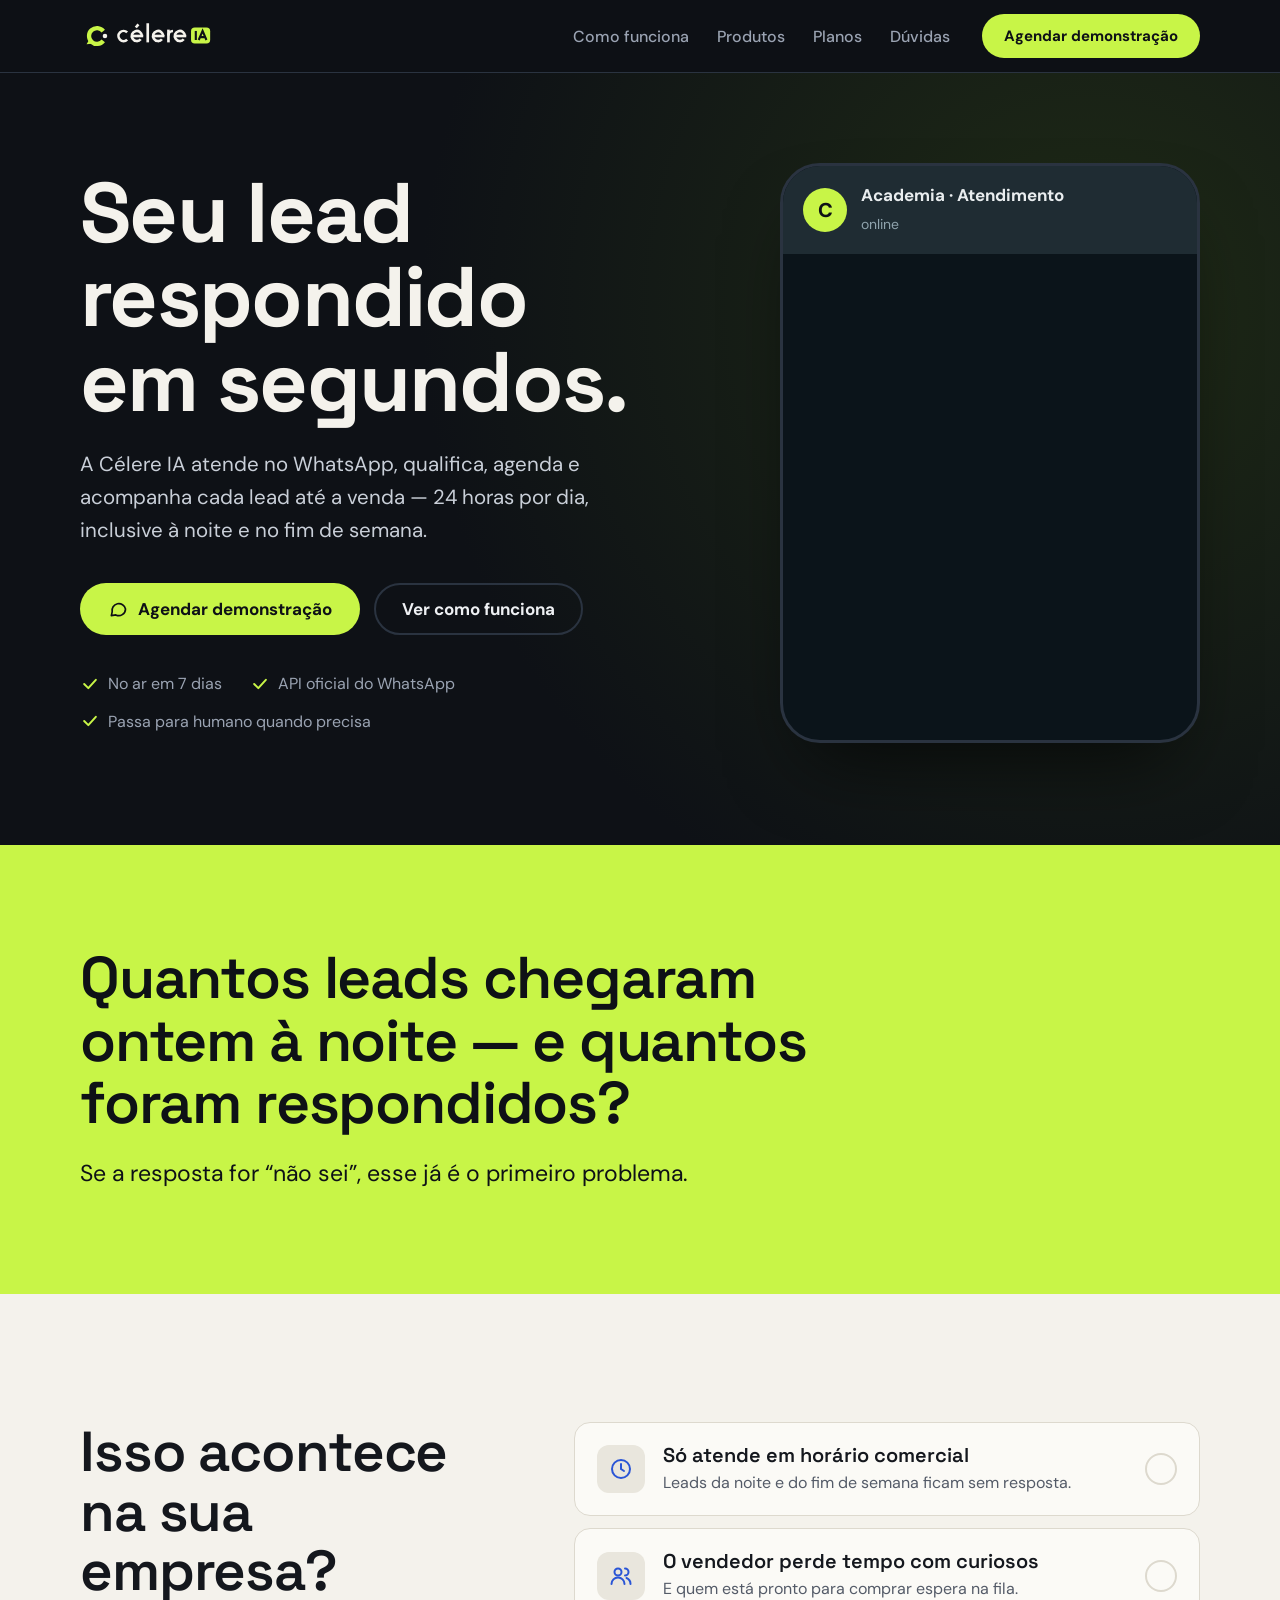
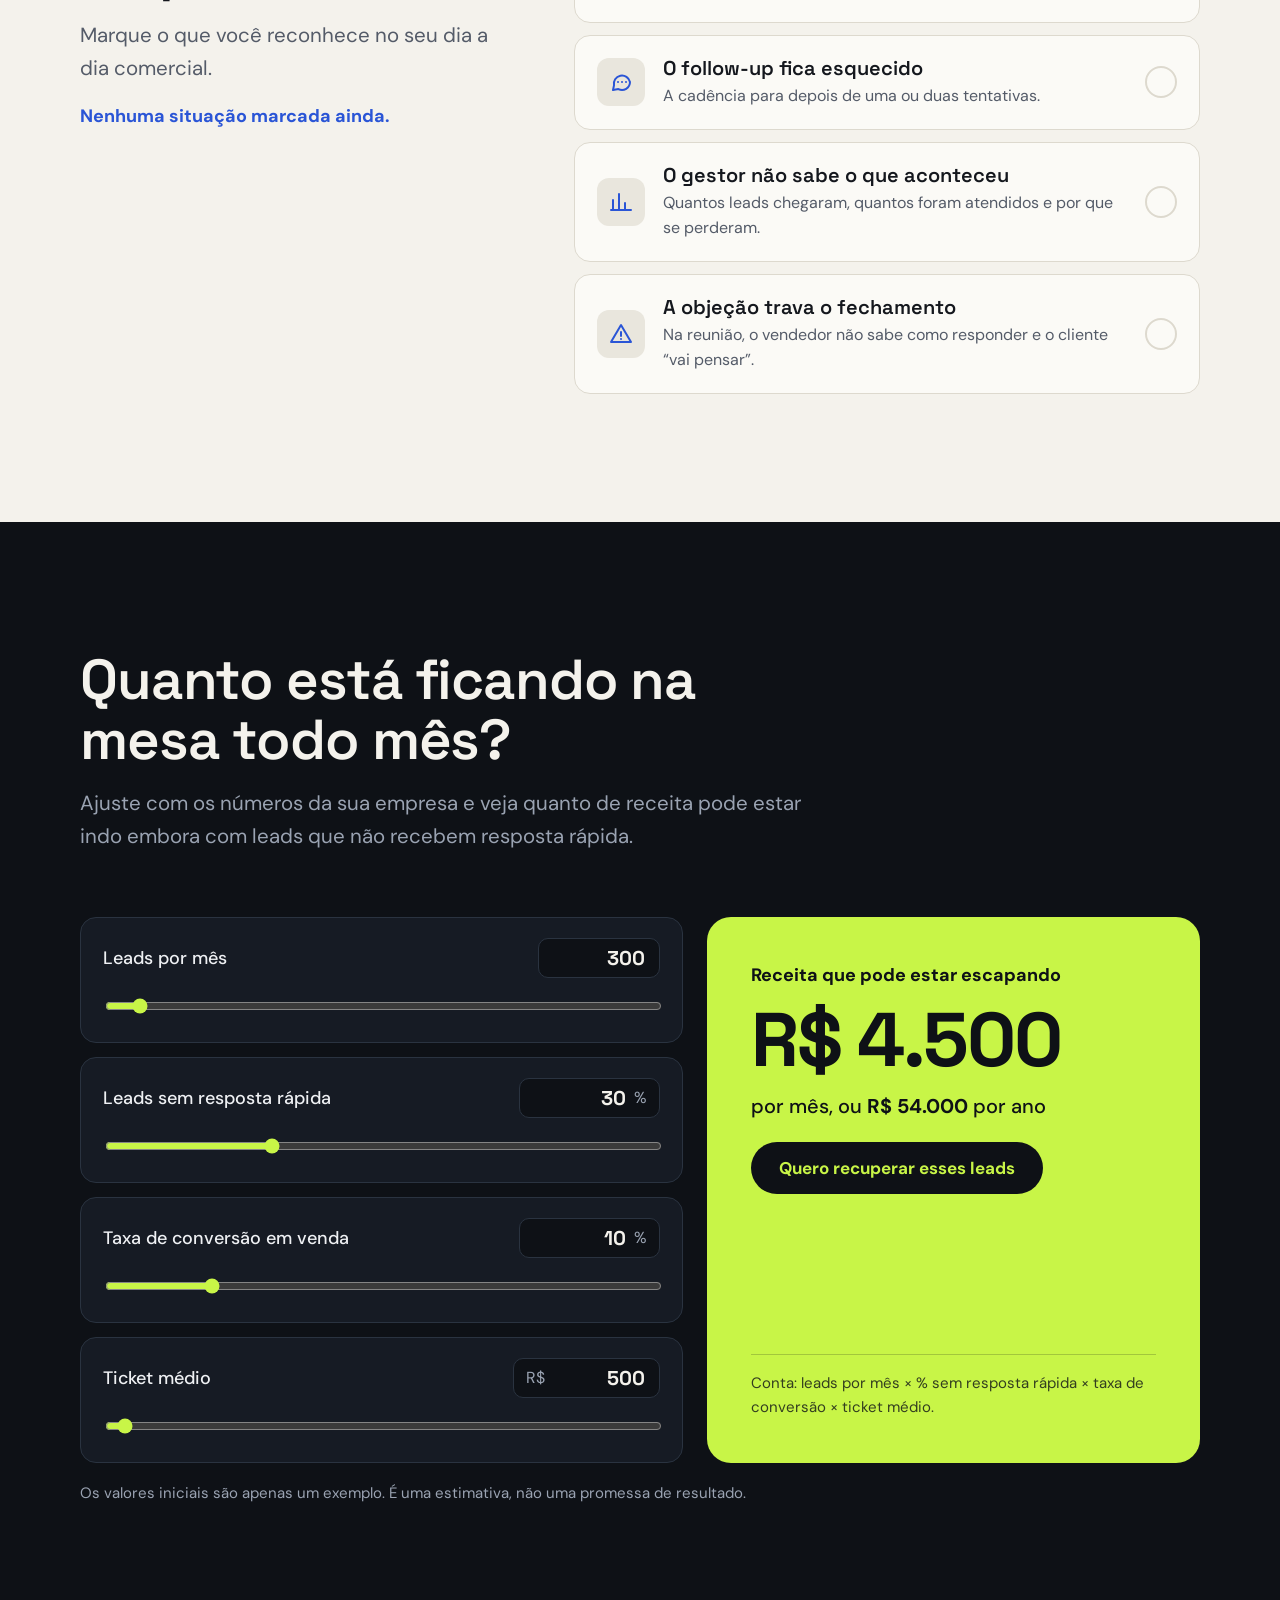
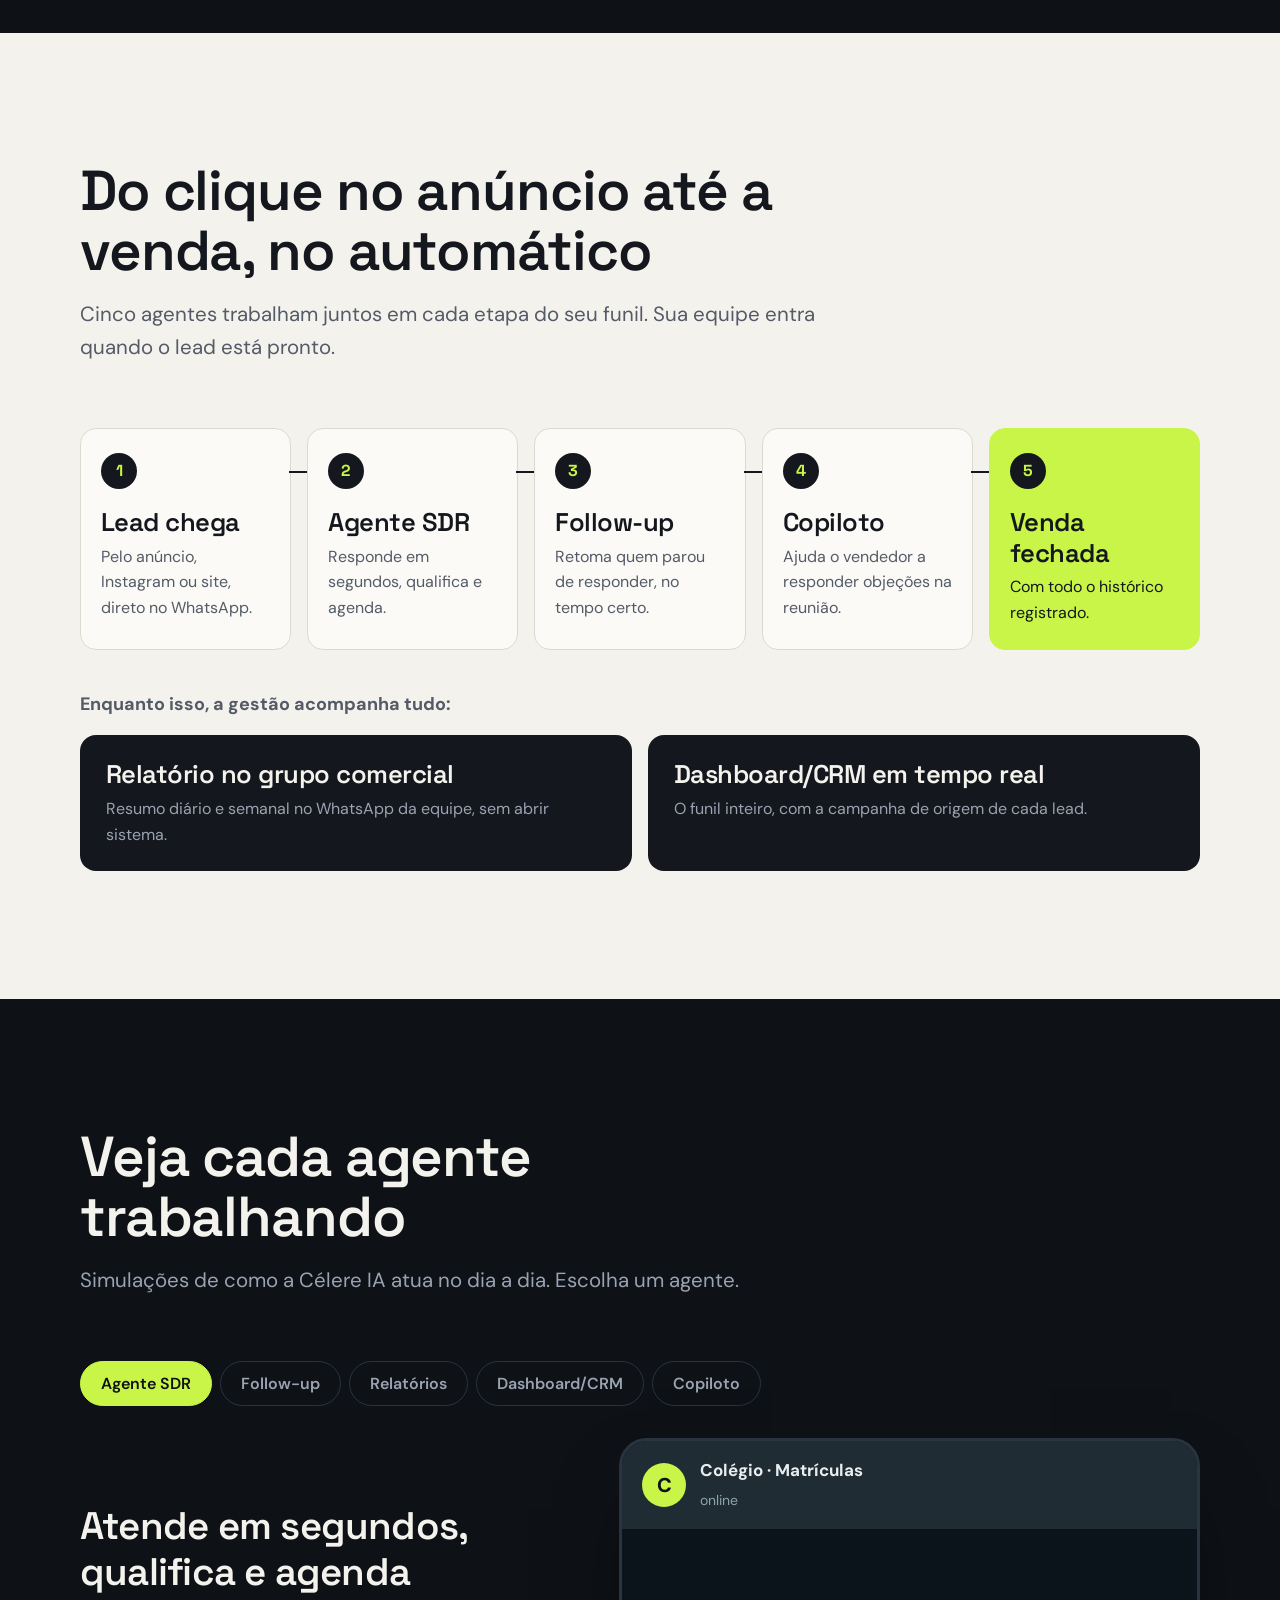
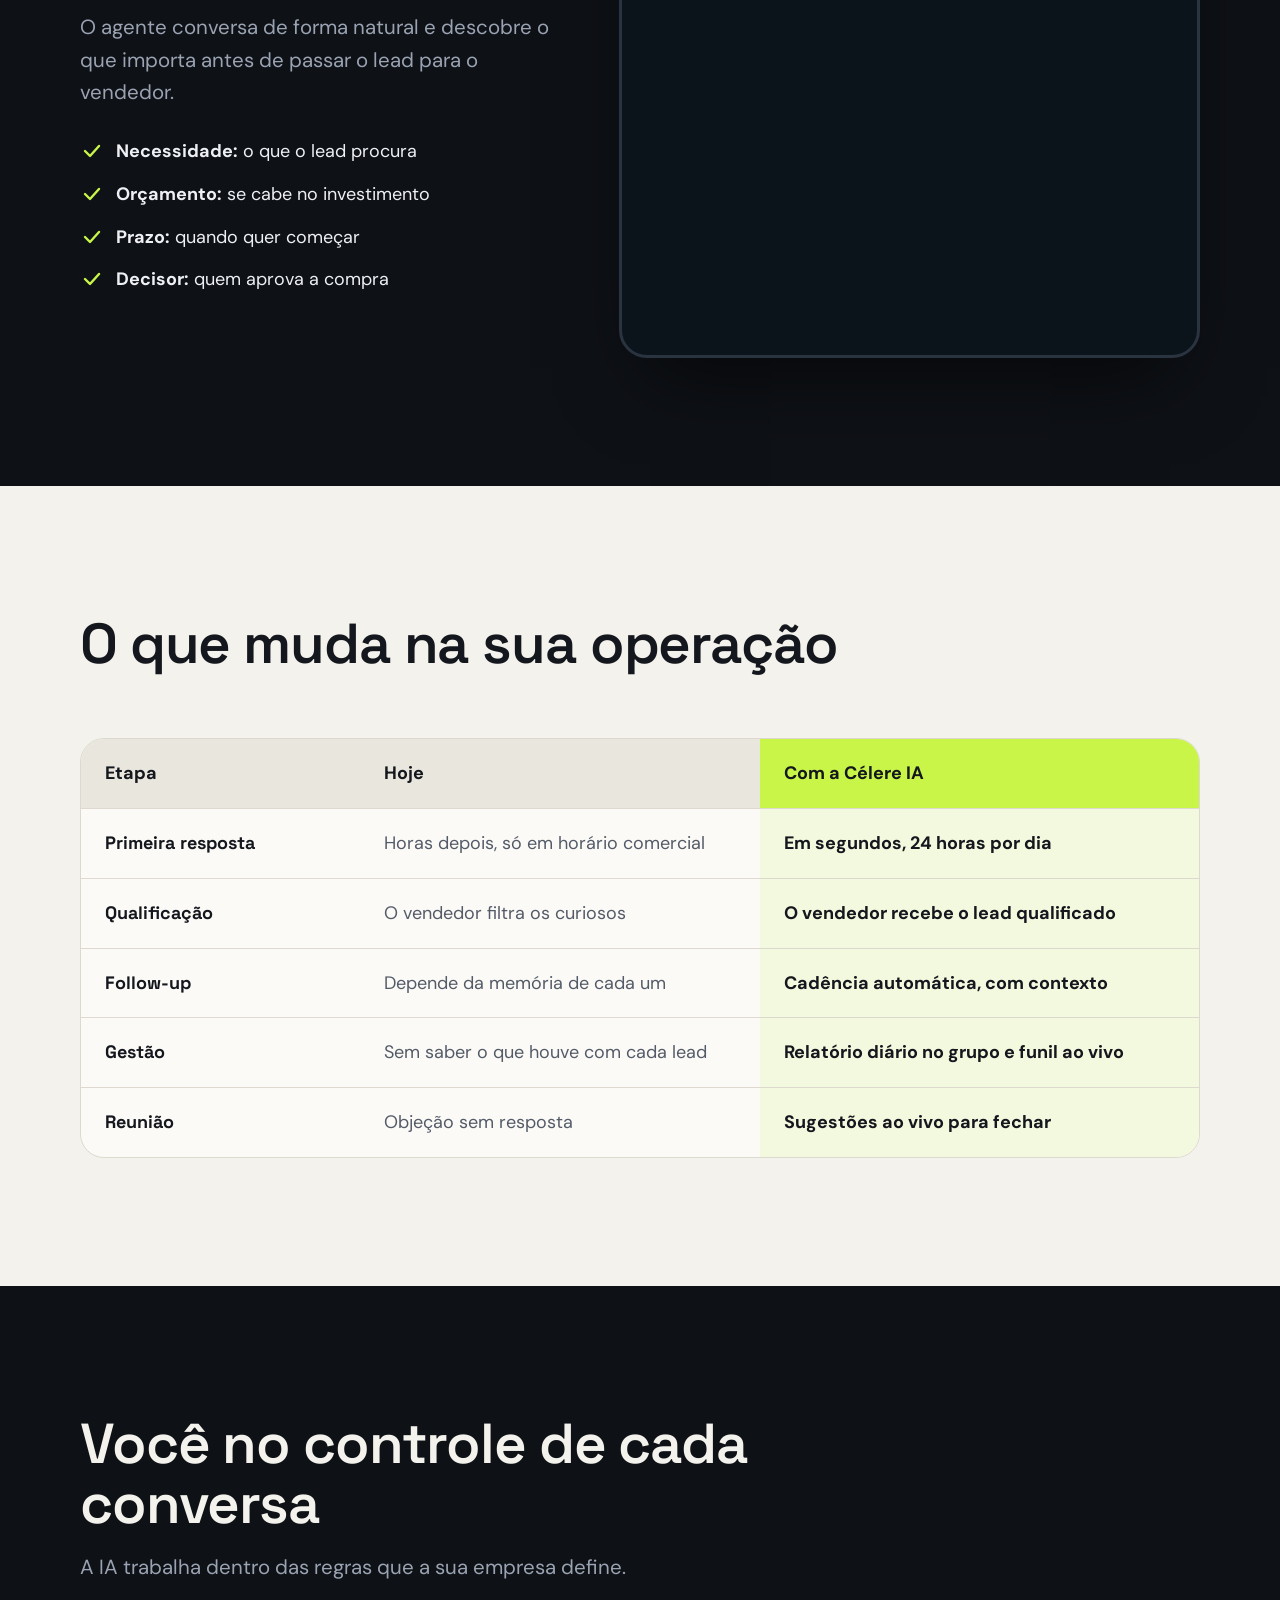
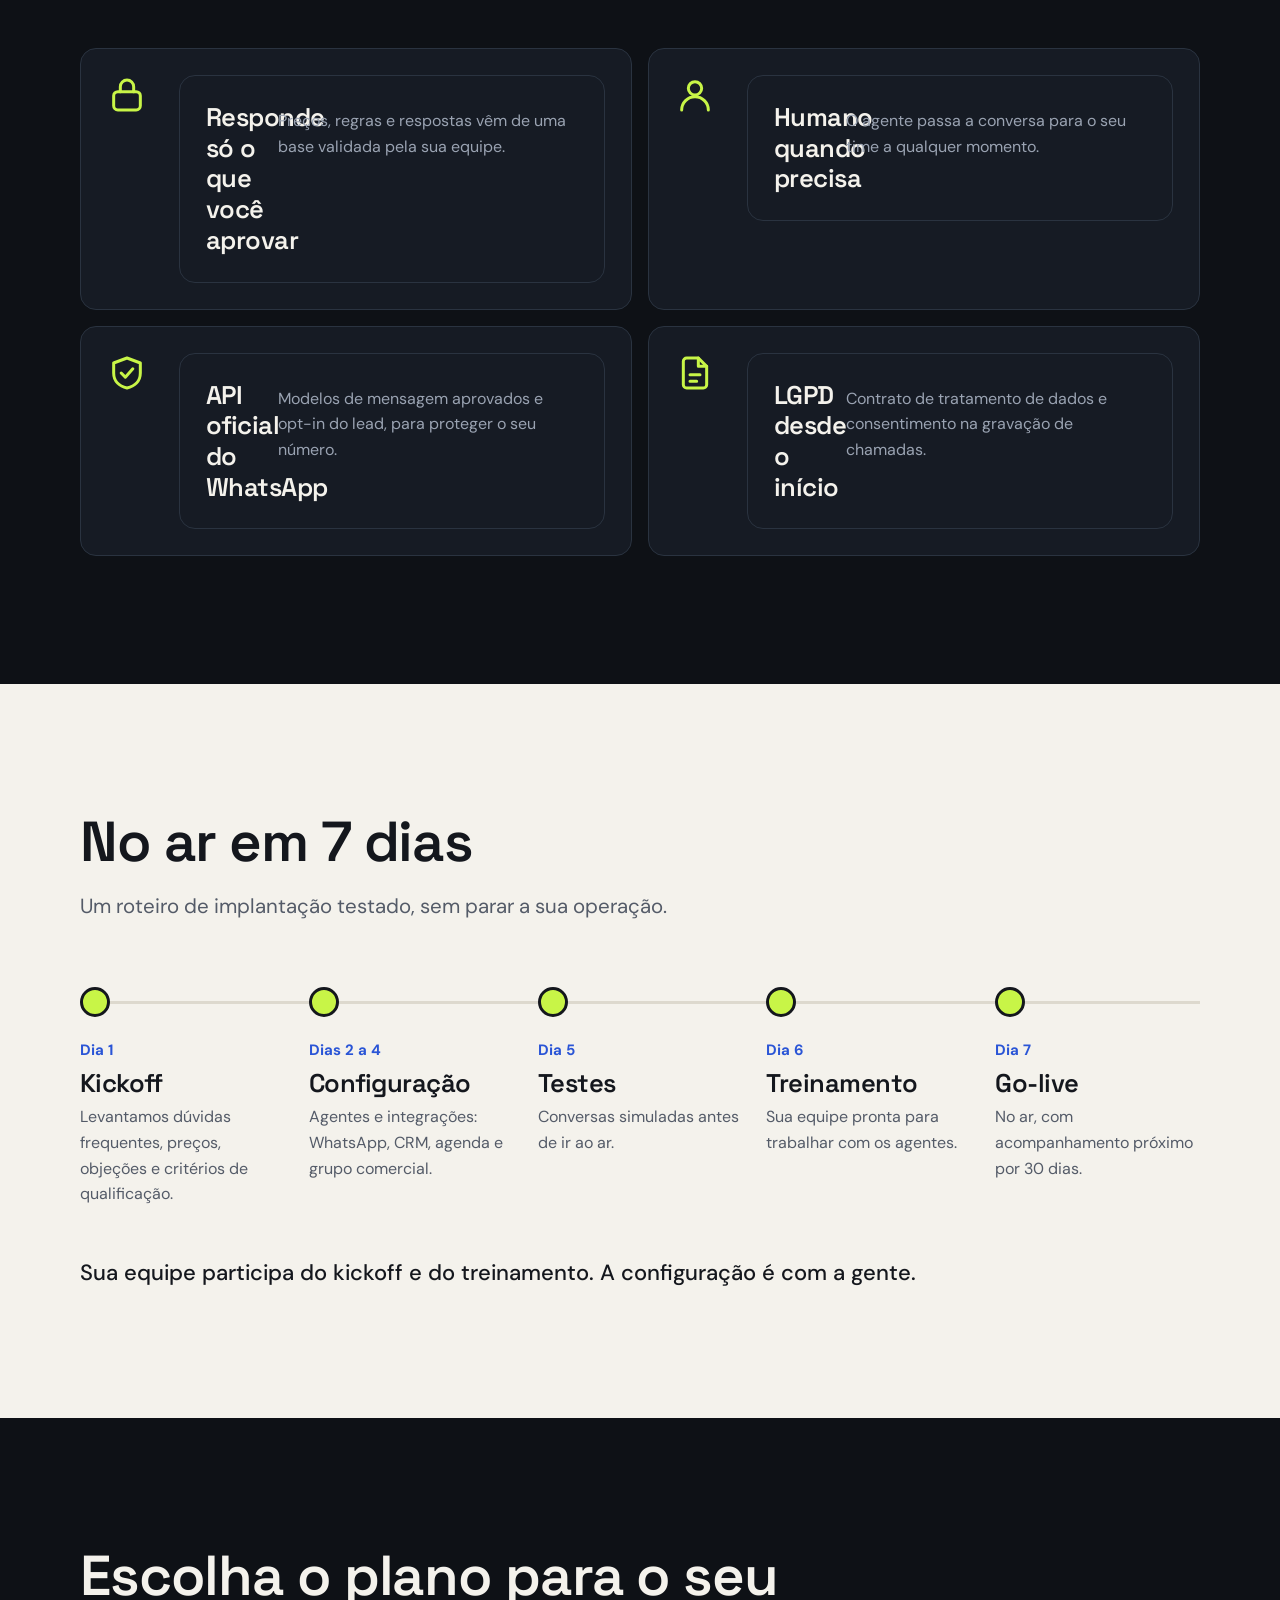
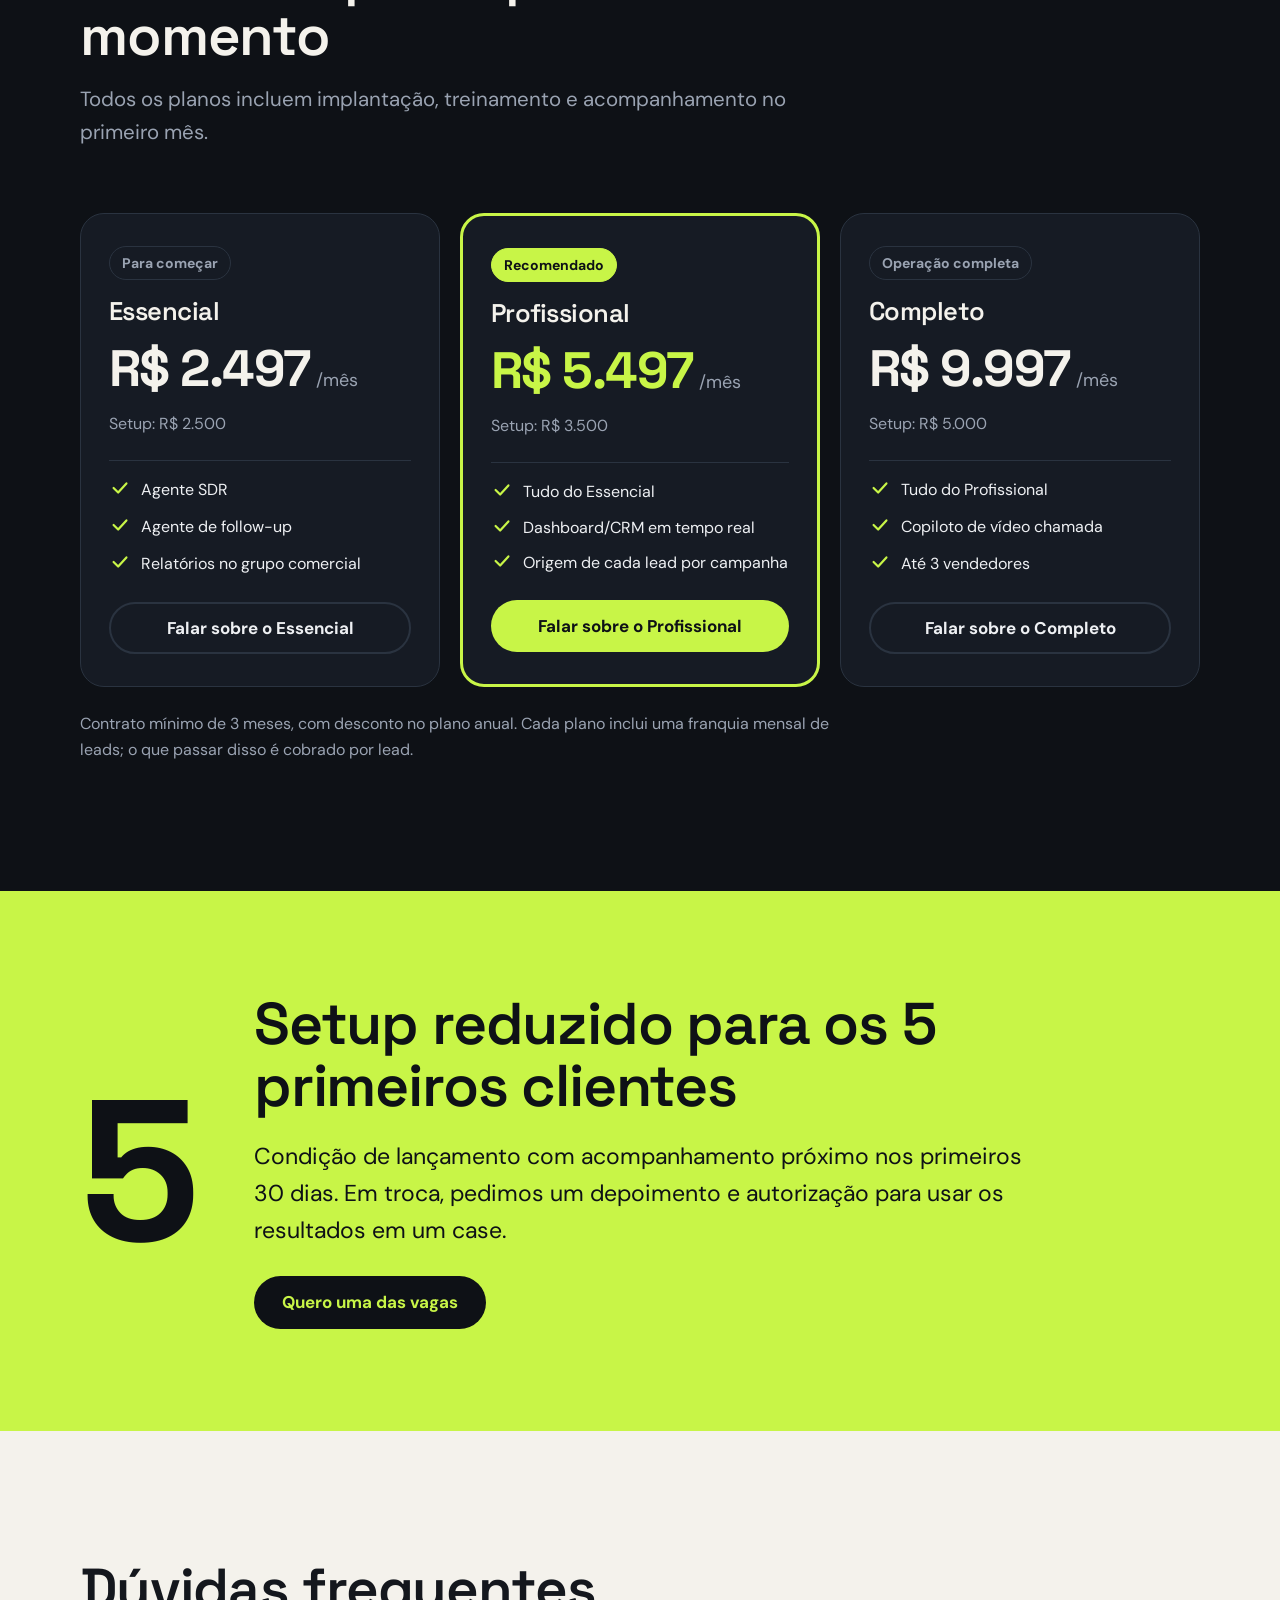
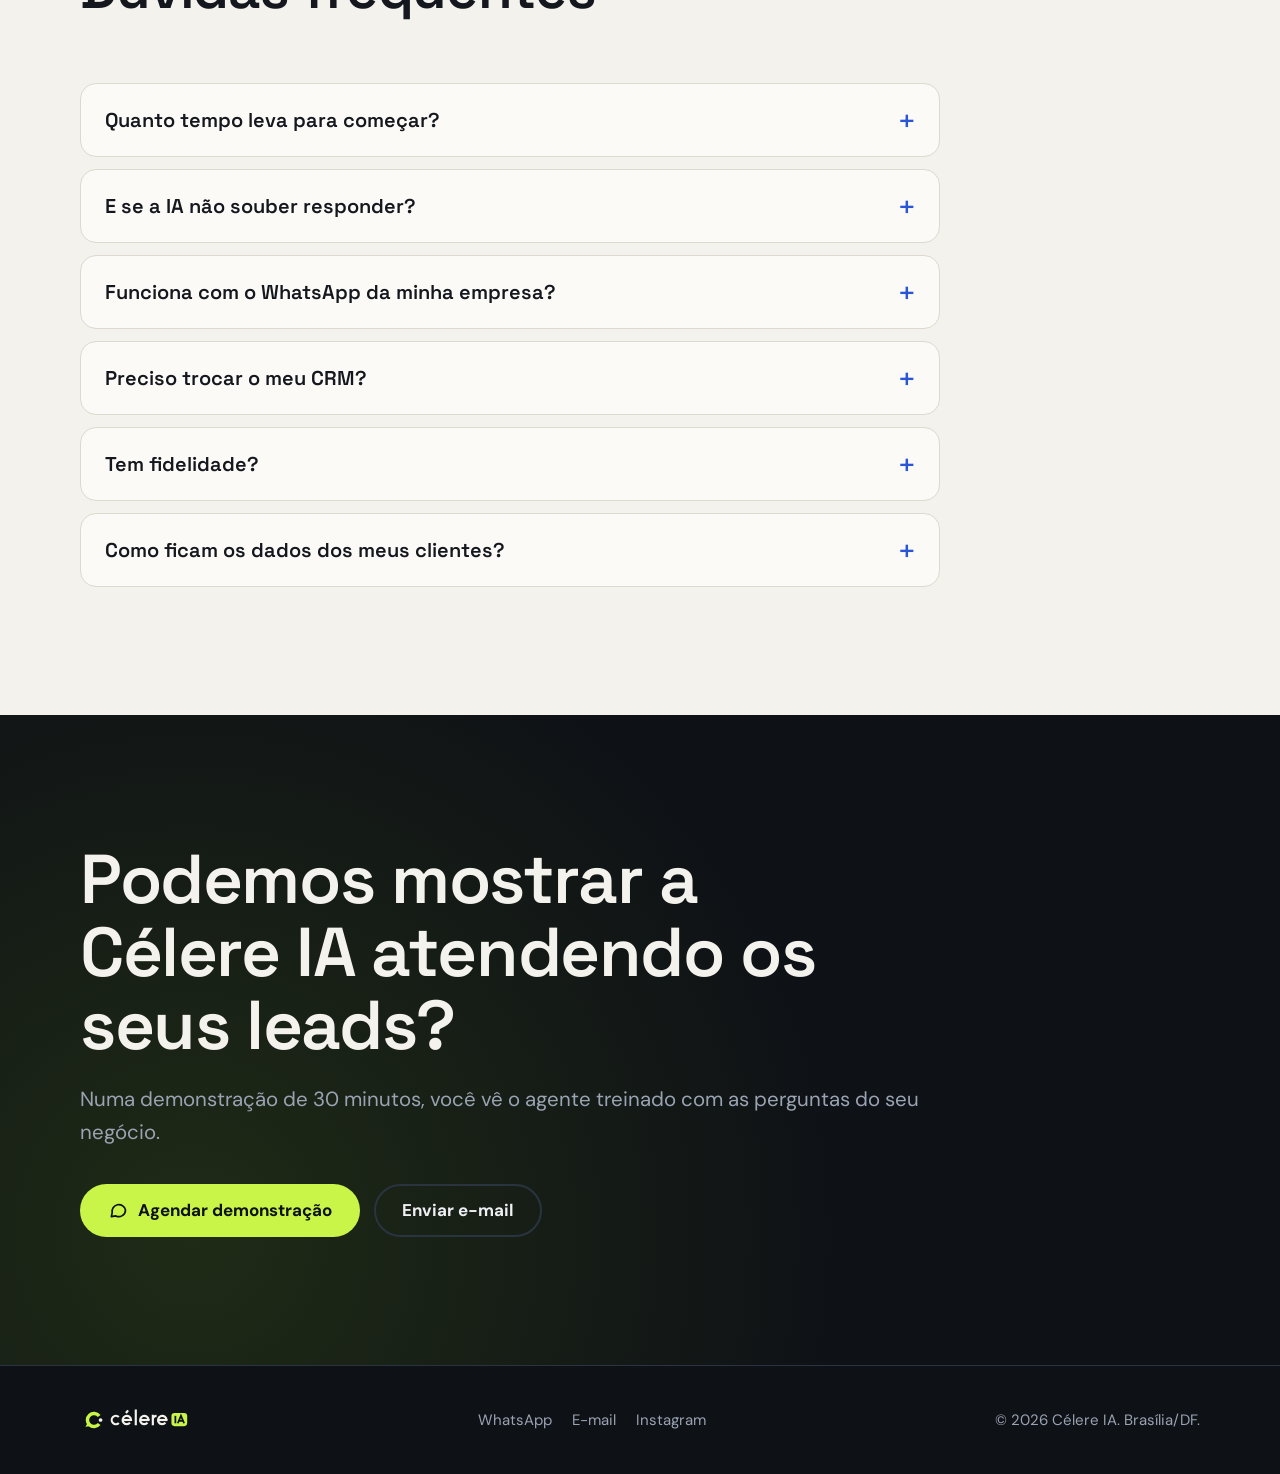
==== index.html @ d7bb6023 "Rename index (2).html to index.html" ====
<!doctype html>
<html lang="pt-BR">
<head>
<meta charset="utf-8">
<meta name="viewport" content="width=device-width, initial-scale=1">
<title>Célere IA — Agentes de IA que atendem e qualificam seus leads no WhatsApp</title>
<meta name="description" content="A Célere IA responde seus leads no WhatsApp em segundos, qualifica, faz follow-up e envia relatórios para o seu time comercial. No ar em 7 dias.">
<meta property="og:type" content="website">
<meta property="og:locale" content="pt_BR">
<meta property="og:title" content="Célere IA — Velocidade que vira venda">
<meta property="og:description" content="Agentes de IA que atendem, qualificam e acompanham seus leads no WhatsApp, 24 horas por dia.">
<meta name="theme-color" content="#0E1116">
<link rel="icon" href="data:image/svg+xml,%3Csvg%20xmlns%3D%22http%3A//www.w3.org/2000/svg%22%20viewBox%3D%220%200%20128%20128%22%3E%3Crect%20width%3D%22128%22%20height%3D%22128%22%20rx%3D%2228%22%20fill%3D%22%230E1116%22/%3E%3Cg%20transform%3D%22translate%280%200%29%20scale%281.0%29%22%3E%3Cpath%20d%3D%22M87.64%2082.47%20A30%2030%200%201%201%2087.64%2045.53%22%20fill%3D%22none%22%20stroke%3D%22%23C8F547%22%20stroke-width%3D%2216%22/%3E%3Cpath%20d%3D%22M52.76%2091.82%20L24.6%2094.78%20L36.18%2075.24%20Z%22%20fill%3D%22%23C8F547%22/%3E%3Ccircle%20cx%3D%2294%22%20cy%3D%2264%22%20r%3D%228.5%22%20fill%3D%22%23F4F2EC%22/%3E%3C/g%3E%3C/svg%3E">
<link rel="preconnect" href="https://fonts.googleapis.com">
<link rel="preconnect" href="https://fonts.gstatic.com" crossorigin>
<link href="https://fonts.googleapis.com/css2?family=DM+Sans:opsz,wght@9..40,400;9..40,500;9..40,700&family=Space+Grotesk:wght@500;600;700&display=swap" rel="stylesheet">
<style>
:root{
  --tinta:#0E1116;--papel:#F4F2EC;--lima:#C8F547;--lima-hover:#D6FF5E;
  --azul:#5B8CFF;--azul-claro:#2A55D6;--sup:#161B24;--sup-2:#1B212C;--borda:#2A3340;
  --borda-clara:#DDD9CE;--texto:#EEF0F3;--titulo:#F4F2EC;--suave:#9AA3B2;
  --ink2:#14171D;--suave-claro:#545B68;--card-claro:#FBFAF6;--vivo:#E5484D;
  --wa-bg:#0B141A;--wa-head:#1F2C33;--wa-in:#202C33;--wa-out:#005C4B;
  --r-sm:8px;--r-md:16px;--r-lg:24px;--pill:999px;
  --display:"Space Grotesk",Arial,sans-serif;--body:"DM Sans",Arial,sans-serif;
  --wrap:1200px;--pad:clamp(20px,4vw,40px);
}
*,*::before,*::after{box-sizing:border-box}
html{scroll-behavior:smooth;scroll-padding-top:88px}
body{margin:0;background:var(--tinta);color:var(--texto);font-family:var(--body);font-size:18px;line-height:1.6;-webkit-font-smoothing:antialiased;text-rendering:optimizeLegibility}
img,svg{display:block;max-width:100%}
a{color:inherit}
h1,h2,h3{font-family:var(--display);color:var(--titulo);margin:0;letter-spacing:-.02em}
h1{font-size:clamp(44px,6.6vw,92px);line-height:1;font-weight:700}
h2{font-size:clamp(32px,4.4vw,58px);line-height:1.06;font-weight:600}
h3{font-size:clamp(21px,2vw,26px);line-height:1.2;font-weight:600}
p{margin:0}
.wrap{max-width:var(--wrap);margin:0 auto;padding:0 var(--pad)}
.sec{padding:clamp(72px,10vw,128px) 0}
.claro{background:var(--papel);color:var(--ink2)}
.claro h1,.claro h2,.claro h3{color:var(--ink2)}
.lead{font-size:clamp(18px,1.6vw,21px);color:var(--suave);max-width:60ch}
.claro .lead{color:var(--suave-claro)}
.sec-head{display:grid;gap:18px;margin-bottom:clamp(40px,5vw,64px);max-width:760px}
:focus-visible{outline:3px solid var(--azul);outline-offset:3px;border-radius:6px}
.claro :focus-visible{outline-color:var(--azul-claro)}
.sr{position:absolute;width:1px;height:1px;overflow:hidden;clip:rect(0 0 0 0);white-space:nowrap}

/* botões */
.btn{display:inline-flex;align-items:center;justify-content:center;gap:10px;min-height:52px;padding:14px 26px;border-radius:var(--pill);font:700 17px/1.2 var(--body);text-decoration:none;border:2px solid transparent;cursor:pointer;transition:background .15s,transform .15s,border-color .15s}
.btn:active{transform:translateY(1px)}
.btn svg{width:20px;height:20px;flex:none}
.btn-lima{background:var(--lima);color:var(--tinta)}
.btn-lima:hover{background:var(--lima-hover)}
.btn-linha{border-color:var(--borda);color:var(--texto)}
.btn-linha:hover{border-color:var(--suave)}
.btn-tinta{background:var(--tinta);color:var(--lima)}
.btn-tinta:hover{background:#000}
.claro .btn-linha{border-color:var(--borda-clara);color:var(--ink2)}
.claro .btn-linha:hover{border-color:var(--suave-claro)}

/* cabeçalho */
.topo{position:sticky;top:0;z-index:50;background:rgba(14,17,22,.88);backdrop-filter:blur(12px);-webkit-backdrop-filter:blur(12px);border-bottom:1px solid var(--borda)}
.topo .wrap{display:flex;align-items:center;justify-content:space-between;gap:24px;height:72px}
.marca{display:flex;align-items:center;text-decoration:none}
.marca svg{height:34px;width:auto}
.menu{display:flex;align-items:center;gap:32px}
.menu ul{display:flex;gap:28px;list-style:none;margin:0;padding:0}
.menu a:not(.btn){text-decoration:none;color:var(--suave);font-weight:500;font-size:16px}
.menu a:not(.btn):hover{color:var(--texto)}
.menu .btn{min-height:44px;padding:10px 20px;font-size:15px}
.burger{display:none;background:none;border:2px solid var(--borda);color:var(--texto);border-radius:12px;width:46px;height:46px;cursor:pointer}
.burger svg{margin:auto;width:22px;height:22px}
@media (max-width:900px){
  .burger{display:block}
  .menu{position:absolute;left:0;right:0;top:72px;flex-direction:column;align-items:stretch;gap:8px;padding:16px var(--pad) 24px;background:var(--tinta);border-bottom:1px solid var(--borda);display:none}
  .menu.aberto{display:flex}
  .menu ul{flex-direction:column;gap:0}
  .menu ul a{display:block;padding:14px 0;font-size:18px;border-bottom:1px solid var(--borda)}
  .menu .btn{margin-top:12px;min-height:52px}
}

/* hero */
.hero{padding:clamp(48px,7vw,96px) 0 clamp(64px,8vw,112px);background:radial-gradient(circle at 85% 30%,#1F2B16 0%,var(--tinta) 55%)}
.hero .wrap{display:grid;grid-template-columns:1.1fr .9fr;gap:clamp(40px,6vw,80px);align-items:center}
.hero h1{max-width:12ch}
.hero .lead{margin-top:24px;color:#C9CFD8}
.acoes{display:flex;flex-wrap:wrap;gap:14px;margin-top:36px}
.garantias{display:flex;flex-wrap:wrap;gap:12px 28px;margin:36px 0 0;padding:0;list-style:none;color:var(--suave);font-size:16px}
.garantias li{display:flex;align-items:center;gap:8px}
.garantias svg{width:20px;height:20px;color:var(--lima);flex:none}
@media (max-width:900px){.hero .wrap{grid-template-columns:1fr}.hero h1{max-width:none}}

/* telefone / conversa */
.fone{width:min(420px,100%);height:580px;margin-left:auto;background:var(--wa-bg);border:3px solid var(--borda);border-radius:40px;overflow:hidden;display:flex;flex-direction:column;box-shadow:0 40px 80px -30px rgba(0,0,0,.7)}
.fone.largo{width:100%;height:520px;margin:0;border-radius:28px}
.fone-top{background:var(--wa-head);padding:16px 20px;display:flex;align-items:center;gap:14px}
.av{width:44px;height:44px;border-radius:50%;background:var(--lima);color:var(--tinta);font:800 20px/1 var(--body);display:grid;place-items:center;flex:none}
.av.azul{background:var(--azul)}
.fone-top b{display:block;font-size:17px;color:#E9EDEF}
.st{font-size:14px;color:#8FA3AD}
.ms{flex:1;padding:18px;display:flex;flex-direction:column;justify-content:flex-end;gap:10px;overflow:hidden}
.b{max-width:84%;padding:10px 14px;border-radius:14px;font-size:16px;line-height:1.4;color:#E9EDEF;flex:none;animation:entra .3s ease both}
.b.l{background:var(--wa-in);align-self:flex-start;border-top-left-radius:4px}
.b.a{background:var(--wa-out);align-self:flex-end;border-top-right-radius:4px}
.div{align-self:center;font-size:13px;color:#AFC1C9;background:#18242B;padding:4px 12px;border-radius:8px;flex:none;animation:entra .3s ease both}
.ok{align-self:center;background:var(--lima);color:var(--tinta);font-weight:700;font-size:15px;padding:8px 16px;border-radius:var(--pill);flex:none;animation:entra .3s ease both}
.dig{align-self:flex-end;background:var(--wa-out);padding:14px 16px;border-radius:14px;display:flex;gap:6px;flex:none}
.dig i{width:8px;height:8px;border-radius:50%;background:#B7E4D6;animation:pisca 1s infinite}
.dig i:nth-child(2){animation-delay:.2s}.dig i:nth-child(3){animation-delay:.4s}
@keyframes pisca{0%,80%,100%{opacity:.25}40%{opacity:1}}
@keyframes entra{from{opacity:0;transform:translateY(10px)}to{opacity:1;transform:none}}
@media (max-width:900px){.fone{margin:0 auto;height:520px}}

/* faixa pergunta / oferta */
.faixa{background:var(--lima);color:var(--tinta);padding:clamp(64px,8vw,104px) 0}
.faixa h2{color:var(--tinta);font-size:clamp(30px,4.6vw,64px);max-width:20ch}
.faixa p{margin-top:20px;font-size:clamp(18px,1.8vw,24px);max-width:48ch}

/* dores */
.dores{display:grid;grid-template-columns:.8fr 1.2fr;gap:clamp(32px,6vw,80px);align-items:start}
.dores .sec-head{position:sticky;top:112px;margin:0}
.contador{font-weight:700;color:var(--azul-claro);min-height:3.2em}
.lista-dor{display:grid;gap:12px;margin:0;padding:0;list-style:none}
.dor{width:100%;display:grid;grid-template-columns:48px 1fr 32px;gap:18px;align-items:center;text-align:left;background:var(--card-claro);border:1.5px solid var(--borda-clara);border-radius:var(--r-md);padding:20px 22px;cursor:pointer;font:inherit;color:inherit;transition:border-color .15s,background .15s}
.dor:hover{border-color:var(--suave-claro)}
.dor .ic{width:48px;height:48px;border-radius:12px;background:#E9E6DD;display:grid;place-items:center;color:var(--azul-claro)}
.dor .ic svg{width:24px;height:24px}
.dor b{display:block;font-family:var(--display);font-size:20px;font-weight:600;line-height:1.25}
.dor span.t{display:block;color:var(--suave-claro);font-size:16px;margin-top:2px}
.dor .ck{width:32px;height:32px;border-radius:50%;border:2px solid var(--borda-clara);display:grid;place-items:center;color:transparent;transition:all .15s}
.dor .ck svg{width:18px;height:18px}
.dor[aria-pressed="true"]{border-color:var(--ink2);background:#fff}
.dor[aria-pressed="true"] .ck{background:var(--lima);border-color:var(--ink2);color:var(--tinta)}
@media (max-width:900px){.dores{grid-template-columns:1fr}.dores .sec-head{position:static}}

/* calculadora */
.calc{display:grid;grid-template-columns:1.1fr .9fr;gap:24px;align-items:stretch}
.campos{display:grid;gap:14px}
.campo{background:var(--sup);border:1px solid var(--borda);border-radius:var(--r-md);padding:20px 22px;display:grid;grid-template-columns:1fr auto;gap:12px 16px;align-items:center}
.campo label{font-weight:500;color:var(--texto)}
.campo .num{display:flex;align-items:center;gap:6px;background:var(--tinta);border:1px solid var(--borda);border-radius:10px;padding:6px 12px}
.campo .num span{color:var(--suave);font-size:16px}
.campo input[type=number]{width:96px;background:none;border:0;color:var(--titulo);font:700 20px/1.2 var(--display);text-align:right;-moz-appearance:textfield}
.campo input[type=number]::-webkit-inner-spin-button,.campo input[type=number]::-webkit-outer-spin-button{-webkit-appearance:none;margin:0}
.campo input[type=range]{grid-column:1/-1;width:100%;accent-color:var(--lima);height:28px;cursor:pointer}
.resultado{background:var(--lima);color:var(--tinta);border-radius:var(--r-lg);padding:clamp(28px,4vw,44px);display:flex;flex-direction:column;gap:12px}
.resultado .rot{font-weight:700;font-size:18px}
.resultado .valor{font:700 clamp(44px,6vw,76px)/1 var(--display);letter-spacing:-.03em;word-break:break-word}
.resultado .ano{font-size:20px;font-weight:500}
.resultado .form{font-size:15px;opacity:.8;margin-top:auto;padding-top:16px;border-top:1.5px solid rgba(14,17,22,.25)}
.resultado .btn{margin-top:8px;align-self:flex-start}
.nota{margin-top:18px;color:var(--suave);font-size:15px}
@media (max-width:900px){.calc{grid-template-columns:1fr}}

/* como funciona */
.fluxo{display:grid;grid-template-columns:repeat(5,1fr);gap:16px;list-style:none;margin:0;padding:0;counter-reset:passo}
.passo{position:relative;background:var(--card-claro);border:1.5px solid var(--borda-clara);border-radius:var(--r-md);padding:24px 20px;counter-increment:passo}
.passo::before{content:counter(passo);display:grid;place-items:center;width:36px;height:36px;border-radius:50%;background:var(--ink2);color:var(--lima);font:700 16px/1 var(--display);margin-bottom:18px}
.passo:not(:last-child)::after{content:"";position:absolute;top:42px;right:-17px;width:18px;height:2px;background:var(--ink2)}
.passo.fim{background:var(--lima);border-color:var(--lima)}
.passo p{color:var(--suave-claro);font-size:16px;margin-top:6px}
.passo.fim p{color:var(--ink2)}
.gestao{display:grid;grid-template-columns:1fr 1fr;gap:16px;margin-top:16px}
.gestao div{background:var(--ink2);color:var(--texto);border-radius:var(--r-md);padding:24px 26px}
.gestao h3{color:var(--titulo)}
.gestao p{color:var(--suave);font-size:16px;margin-top:6px}
.gestao-rot{margin-top:40px;font-weight:700;color:var(--suave-claro)}
@media (max-width:1000px){.fluxo{grid-template-columns:1fr 1fr}.passo::after{display:none}.passo.fim{grid-column:1/-1}}
@media (max-width:560px){.fluxo,.gestao{grid-template-columns:1fr}}

/* produtos (abas) */
.abas{display:flex;gap:8px;flex-wrap:wrap;margin-bottom:32px}
.aba{font:600 16px/1.2 var(--body);color:var(--suave);background:none;border:1.5px solid var(--borda);border-radius:var(--pill);padding:12px 20px;cursor:pointer;transition:all .15s}
.aba:hover{color:var(--texto);border-color:var(--suave)}
.aba[aria-selected="true"]{background:var(--lima);border-color:var(--lima);color:var(--tinta)}
.painel{display:grid;grid-template-columns:.9fr 1.1fr;gap:clamp(32px,5vw,64px);align-items:center}
.painel[hidden]{display:none}
.painel h3{font-size:clamp(28px,3vw,40px)}
.painel .lead{margin-top:16px}
.itens{list-style:none;margin:28px 0 0;padding:0;display:grid;gap:14px}
.itens li{display:grid;grid-template-columns:24px 1fr;gap:12px;align-items:start}
.itens svg{width:24px;height:24px;color:var(--lima);margin-top:2px}
.selo{display:inline-block;margin-top:24px;font-size:15px;color:var(--suave);border:1px solid var(--borda);border-radius:var(--pill);padding:6px 14px}
@media (max-width:900px){.painel{grid-template-columns:1fr}.abas{flex-wrap:nowrap;overflow-x:auto;margin-left:calc(var(--pad)*-1);margin-right:calc(var(--pad)*-1);padding:0 var(--pad) 6px;scrollbar-width:none}.aba{flex:none}}

/* demo relatório */
.grupo .rel{background:var(--wa-in);border-radius:14px;padding:16px 18px;color:#E9EDEF;font-size:16px;width:92%;animation:entra .4s ease both}
.rel .tt{color:var(--lima);font-weight:700;margin-bottom:6px}
.rel .r{display:flex;justify-content:space-between;padding:7px 0;border-bottom:1px solid #2A3942}
.rel .r b{font-variant-numeric:tabular-nums}
.rel .ft{color:#9FB0B9;margin-top:8px}

/* demo dashboard */
.dash{background:var(--sup);border:1px solid var(--borda);border-radius:28px;padding:20px;display:grid;gap:14px}
.kpis{display:grid;grid-template-columns:repeat(4,1fr);gap:10px}
.kpi{background:var(--tinta);border-radius:14px;padding:14px 16px}
.kpi span{display:block;font-size:14px;color:var(--suave)}
.kpi b{display:block;font:700 clamp(24px,2.6vw,34px)/1.1 var(--display);font-variant-numeric:tabular-nums;color:var(--titulo);margin-top:4px}
.kpi.hi b{color:var(--lima)}
.bloco{background:var(--tinta);border-radius:14px;padding:16px 18px}
.bloco-h{display:flex;justify-content:space-between;font-weight:700;font-size:15px;margin-bottom:12px}
.bloco-h span{color:var(--suave);font-weight:400}
.linha{display:grid;grid-template-columns:110px 1fr 48px;gap:12px;align-items:center;font-size:15px;margin-bottom:10px}
.trilho{height:14px;background:#1F2632;border-radius:7px;overflow:hidden}
.barra{height:100%;width:0;background:var(--lima);border-radius:7px;transition:width 1.2s cubic-bezier(.2,.8,.2,1)}
.barra.az{background:var(--azul)}
.linha em{font-style:normal;text-align:right;font-variant-numeric:tabular-nums;color:var(--suave)}
@media (max-width:560px){.kpis{grid-template-columns:1fr 1fr}}

/* demo copiloto */
.call{background:var(--tinta);border:3px solid var(--borda);border-radius:28px;padding:18px;display:grid;gap:14px}
.call-top{display:flex;justify-content:space-between;align-items:center;color:var(--suave);font-size:15px}
.vivo{background:var(--vivo);color:#fff;font-weight:700;font-size:13px;padding:4px 12px;border-radius:var(--pill)}
.telas{display:grid;grid-template-columns:1fr 1fr;gap:12px}
.tela{height:150px;background:#1A212C;border-radius:16px;display:grid;place-items:center;align-content:center;gap:8px;color:var(--suave);font-size:15px;transition:box-shadow .3s}
.tela.fala{box-shadow:0 0 0 3px var(--azul)}
.tela .av{width:64px;height:64px;font-size:22px}
.transc{background:var(--sup);border-radius:14px;padding:14px 16px;font-size:16px;min-height:78px}
.transc b{color:#8FB0FF}
.sug{background:#1B2412;border:2px solid var(--lima);border-radius:14px;padding:16px 18px;font-size:16px;opacity:0;transform:translateY(12px);transition:opacity .4s,transform .4s}
.sug.on{opacity:1;transform:none}
.sug .o{color:var(--lima);font-weight:700;margin-bottom:4px}
.sug .k{color:var(--suave)}

/* antes e depois */
.comp{border:1.5px solid var(--borda-clara);border-radius:var(--r-lg);overflow:hidden;background:var(--card-claro)}
.comp-l{display:grid;grid-template-columns:.7fr 1fr 1.1fr;border-top:1px solid var(--borda-clara)}
.comp-l>*{padding:20px 24px}
.comp-l.cab{border-top:0;background:#E9E6DD;font-weight:700}
.comp-l.cab .cel{background:var(--lima)}
.comp-l .etapa{font-weight:700;font-family:var(--display)}
.comp-l .hoje{color:var(--suave-claro)}
.comp-l .cel{font-weight:700;background:#F3F9DE}
@media (max-width:760px){
  .comp-l.cab{display:none}
  .comp-l{grid-template-columns:1fr}
  .comp-l>*{padding:6px 20px}
  .comp-l .etapa{padding-top:18px}
  .comp-l .hoje::before{content:"Hoje: ";font-weight:700}
  .comp-l .cel{padding-bottom:18px;margin-top:6px}
  .comp-l .cel::before{content:"Com a Célere IA: "}
}

/* segurança */
.seg{display:grid;grid-template-columns:1fr 1fr;gap:16px}
.seg div{display:grid;grid-template-columns:52px 1fr;gap:20px;align-items:start;background:var(--sup);border:1px solid var(--borda);border-radius:var(--r-md);padding:26px}
.seg svg{width:40px;height:40px;color:var(--lima)}
.seg p{color:var(--suave);margin-top:6px;font-size:16px}
@media (max-width:760px){.seg{grid-template-columns:1fr}}

/* implantação */
.linha-tempo{display:grid;grid-template-columns:repeat(5,1fr);gap:24px;list-style:none;margin:0;padding:0;position:relative}
.linha-tempo::before{content:"";position:absolute;left:0;right:0;top:14px;height:3px;background:var(--borda-clara)}
.linha-tempo li{position:relative;padding-top:48px}
.linha-tempo li::before{content:"";position:absolute;top:0;left:0;width:30px;height:30px;border-radius:50%;background:var(--lima);border:3px solid var(--ink2)}
.linha-tempo .dia{font-weight:700;color:var(--azul-claro);font-size:15px}
.linha-tempo h3{margin-top:4px}
.linha-tempo p{color:var(--suave-claro);font-size:16px;margin-top:6px}
.impl-nota{margin-top:48px;font-size:clamp(18px,1.8vw,22px);font-weight:500}
@media (max-width:900px){
  .linha-tempo{grid-template-columns:1fr;gap:28px;padding-left:48px}
  .linha-tempo::before{left:13px;right:auto;top:0;bottom:0;width:3px;height:auto}
  .linha-tempo li{padding-top:0}
  .linha-tempo li::before{left:-48px}
}

/* planos */
.planos{display:grid;grid-template-columns:repeat(3,1fr);gap:20px;align-items:stretch}
.plano{background:var(--sup);border:1.5px solid var(--borda);border-radius:var(--r-lg);padding:32px 28px;display:flex;flex-direction:column;gap:16px}
.plano.dest{border:3px solid var(--lima);position:relative}
.plano .tag{align-self:flex-start;font-size:14px;font-weight:700;padding:5px 12px;border-radius:var(--pill);border:1.5px solid var(--borda);color:var(--suave)}
.plano.dest .tag{background:var(--lima);border-color:var(--lima);color:var(--tinta)}
.preco{display:flex;align-items:baseline;gap:6px;flex-wrap:wrap}
.preco b{font:700 clamp(40px,4vw,52px)/1 var(--display);letter-spacing:-.03em;color:var(--titulo)}
.plano.dest .preco b{color:var(--lima)}
.preco span{color:var(--suave)}
.setup{color:var(--suave);font-size:16px}
.plano ul{list-style:none;margin:8px 0 0;padding:16px 0 0;border-top:1px solid var(--borda);display:grid;gap:10px;flex:1}
.plano li{display:grid;grid-template-columns:22px 1fr;gap:10px;font-size:16px}
.plano li svg{width:22px;height:22px;color:var(--lima)}
.plano .btn{margin-top:8px;width:100%}
.planos-nota{margin-top:24px;color:var(--suave);font-size:16px;max-width:70ch}
@media (max-width:980px){.planos{grid-template-columns:1fr;max-width:520px}}

/* oferta */
.oferta .wrap{display:grid;grid-template-columns:auto 1fr;gap:clamp(28px,5vw,64px);align-items:center}
.oferta .cinco{font:700 clamp(120px,16vw,200px)/.8 var(--display);letter-spacing:-.05em}
.oferta .btn{margin-top:28px}
@media (max-width:700px){.oferta .wrap{grid-template-columns:1fr}}

/* faq */
.faq{display:grid;gap:12px;max-width:860px}
.faq details{background:var(--card-claro);border:1.5px solid var(--borda-clara);border-radius:var(--r-md);padding:0 24px}
.faq summary{list-style:none;cursor:pointer;display:flex;justify-content:space-between;align-items:center;gap:16px;padding:22px 0;font:600 20px/1.3 var(--display)}
.faq summary::-webkit-details-marker{display:none}
.faq summary::after{content:"+";font:500 28px/1 var(--body);color:var(--azul-claro);transition:transform .2s}
.faq details[open] summary::after{transform:rotate(45deg)}
.faq details p{padding:0 0 22px;color:var(--suave-claro);max-width:70ch}

/* cta final e rodapé */
.final{text-align:left;background:radial-gradient(circle at 15% 80%,#1F2B16 0%,var(--tinta) 55%)}
.final h2{max-width:18ch;font-size:clamp(36px,5.4vw,72px)}
.final .lead{margin-top:20px}
.rodape{border-top:1px solid var(--borda);padding:40px 0;color:var(--suave);font-size:15px}
.rodape .wrap{display:flex;flex-wrap:wrap;justify-content:space-between;align-items:center;gap:20px}
.rodape svg{height:28px;width:auto}
.rodape nav{display:flex;flex-wrap:wrap;gap:20px}
.rodape a{text-decoration:none}
.rodape a:hover{color:var(--texto)}

@media (prefers-reduced-motion:reduce){
  html{scroll-behavior:auto}
  *,*::before,*::after{animation:none!important;transition:none!important}
}
</style>
</head>
<body>

<!-- ============================================================
  CONFIGURE AQUI SEUS CONTATOS (procure por CONTATO no final do arquivo)
============================================================= -->

<header class="topo">
  <div class="wrap">
    <a class="marca" href="#inicio" aria-label="Célere IA, voltar ao início"><svg viewBox="0 0 500 128" role="img" aria-label="Célere IA" xmlns="http://www.w3.org/2000/svg"><g transform="translate(0 0) scale(1.0)"><path d="M87.64 82.47 A30 30 0 1 1 87.64 45.53" fill="none" stroke="#C8F547" stroke-width="16"/><path d="M52.76 91.82 L24.6 94.78 L36.18 75.24 Z" fill="#C8F547"/><circle cx="94" cy="64" r="8.5" fill="#F4F2EC"/></g><g transform="translate(140 -12) scale(1.0)"><path d="M37.44 89.44 A19 19 0 1 1 37.44 62.56" fill="none" stroke="#F4F2EC" stroke-width="10"/><path d="M93 76 A19 19 0 1 0 88.55 88.21" fill="none" stroke="#F4F2EC" stroke-width="10"/><path d="M55 76 H98.0" fill="none" stroke="#F4F2EC" stroke-width="10"/><path d="M70 44 L80 32" fill="none" stroke="#F4F2EC" stroke-width="10"/><path d="M115 28 V100" fill="none" stroke="#F4F2EC" stroke-width="10"/><path d="M173 76 A19 19 0 1 0 168.55 88.21" fill="none" stroke="#F4F2EC" stroke-width="10"/><path d="M135 76 H178.0" fill="none" stroke="#F4F2EC" stroke-width="10"/><path d="M193 52 V100" fill="none" stroke="#F4F2EC" stroke-width="10"/><path d="M193 74 A17 17 0 0 1 210 57" fill="none" stroke="#F4F2EC" stroke-width="10"/><path d="M255 76 A19 19 0 1 0 250.55 88.21" fill="none" stroke="#F4F2EC" stroke-width="10"/><path d="M217 76 H260.0" fill="none" stroke="#F4F2EC" stroke-width="10"/><rect x="278" y="44" width="72" height="60" rx="14" fill="#C8F547"/><path d="M296 57 V91" fill="none" stroke="#0E1116" stroke-width="8"/><path d="M307 91 L321.5 57 L336 91 M312 80 H331" fill="none" stroke="#0E1116" stroke-width="8" stroke-linejoin="miter" stroke-miterlimit="3"/></g></svg></a>
    <button class="burger" aria-expanded="false" aria-controls="menu" aria-label="Abrir menu">
      <svg viewBox="0 0 24 24" fill="none" stroke="currentColor" stroke-width="2.2" stroke-linecap="round"><path d="M4 7h16M4 12h16M4 17h16"/></svg>
    </button>
    <nav class="menu" id="menu" aria-label="Principal">
      <ul>
        <li><a href="#como-funciona">Como funciona</a></li>
        <li><a href="#produtos">Produtos</a></li>
        <li><a href="#planos">Planos</a></li>
        <li><a href="#duvidas">Dúvidas</a></li>
      </ul>
      <a class="btn btn-lima" data-wa="Olá! Quero agendar uma demonstração da Célere IA.">Agendar demonstração</a>
    </nav>
  </div>
</header>

<main id="inicio">

<!-- HERO -->
<section class="hero">
  <div class="wrap">
    <div>
      <h1>Seu lead respondido em segundos.</h1>
      <p class="lead">A Célere IA atende no WhatsApp, qualifica, agenda e acompanha cada lead até a venda — 24 horas por dia, inclusive à noite e no fim de semana.</p>
      <div class="acoes">
        <a class="btn btn-lima" data-wa="Olá! Quero agendar uma demonstração da Célere IA.">
          <svg viewBox="0 0 24 24" fill="none" stroke="currentColor" stroke-width="2" stroke-linecap="round" stroke-linejoin="round"><path d="M21 12a8 8 0 0 1-11.6 7.1L4 20l1-4.6A8 8 0 1 1 21 12Z"/></svg>
          Agendar demonstração
        </a>
        <a class="btn btn-linha" href="#como-funciona">Ver como funciona</a>
      </div>
      <ul class="garantias">
        <li><svg viewBox="0 0 24 24" fill="none" stroke="currentColor" stroke-width="2.4" stroke-linecap="round" stroke-linejoin="round"><path d="m5 12 5 5 9-10"/></svg>No ar em 7 dias</li>
        <li><svg viewBox="0 0 24 24" fill="none" stroke="currentColor" stroke-width="2.4" stroke-linecap="round" stroke-linejoin="round"><path d="m5 12 5 5 9-10"/></svg>API oficial do WhatsApp</li>
        <li><svg viewBox="0 0 24 24" fill="none" stroke="currentColor" stroke-width="2.4" stroke-linecap="round" stroke-linejoin="round"><path d="m5 12 5 5 9-10"/></svg>Passa para humano quando precisa</li>
      </ul>
    </div>
    <div class="fone" data-demo="chat" data-script="academia" data-autostart aria-label="Simulação: agente da Célere IA atendendo um lead no WhatsApp" role="img">
      <div class="fone-top"><div class="av">C</div><div><b>Academia · Atendimento</b><span class="st">online</span></div></div>
      <div class="ms" aria-hidden="true"></div>
    </div>
  </div>
</section>

<!-- PERGUNTA -->
<section class="faixa">
  <div class="wrap">
    <h2>Quantos leads chegaram ontem à noite — e quantos foram respondidos?</h2>
    <p>Se a resposta for “não sei”, esse já é o primeiro problema.</p>
  </div>
</section>

<!-- DORES -->
<section class="sec claro">
  <div class="wrap dores">
    <div class="sec-head">
      <h2>Isso acontece na sua empresa?</h2>
      <p class="lead">Marque o que você reconhece no seu dia a dia comercial.</p>
      <p class="contador" id="contador" aria-live="polite">Nenhuma situação marcada ainda.</p>
    </div>
    <ul class="lista-dor">
      <li><button class="dor" aria-pressed="false"><span class="ic"><svg viewBox="0 0 24 24" fill="none" stroke="currentColor" stroke-width="2" stroke-linecap="round"><circle cx="12" cy="12" r="9"/><path d="M12 7v5l3 2"/></svg></span><span><b>Só atende em horário comercial</b><span class="t">Leads da noite e do fim de semana ficam sem resposta.</span></span><span class="ck"><svg viewBox="0 0 24 24" fill="none" stroke="currentColor" stroke-width="3" stroke-linecap="round" stroke-linejoin="round"><path d="m5 12 5 5 9-10"/></svg></span></button></li>
      <li><button class="dor" aria-pressed="false"><span class="ic"><svg viewBox="0 0 24 24" fill="none" stroke="currentColor" stroke-width="2" stroke-linecap="round"><circle cx="9" cy="8" r="3.5"/><path d="M2.5 20a6.5 6.5 0 0 1 13 0M16 4.5a3.5 3.5 0 0 1 0 7M21.5 20a6.5 6.5 0 0 0-4-6"/></svg></span><span><b>O vendedor perde tempo com curiosos</b><span class="t">E quem está pronto para comprar espera na fila.</span></span><span class="ck"><svg viewBox="0 0 24 24" fill="none" stroke="currentColor" stroke-width="3" stroke-linecap="round" stroke-linejoin="round"><path d="m5 12 5 5 9-10"/></svg></span></button></li>
      <li><button class="dor" aria-pressed="false"><span class="ic"><svg viewBox="0 0 24 24" fill="none" stroke="currentColor" stroke-width="2" stroke-linecap="round" stroke-linejoin="round"><path d="M21 12a8 8 0 0 1-11.6 7.1L4 20l1-4.6A8 8 0 1 1 21 12Z"/><path d="M9 12h.01M13 12h.01M17 12h.01"/></svg></span><span><b>O follow-up fica esquecido</b><span class="t">A cadência para depois de uma ou duas tentativas.</span></span><span class="ck"><svg viewBox="0 0 24 24" fill="none" stroke="currentColor" stroke-width="3" stroke-linecap="round" stroke-linejoin="round"><path d="m5 12 5 5 9-10"/></svg></span></button></li>
      <li><button class="dor" aria-pressed="false"><span class="ic"><svg viewBox="0 0 24 24" fill="none" stroke="currentColor" stroke-width="2" stroke-linecap="round"><path d="M4 20V10M10 20V4M16 20v-7M22 20H2"/></svg></span><span><b>O gestor não sabe o que aconteceu</b><span class="t">Quantos leads chegaram, quantos foram atendidos e por que se perderam.</span></span><span class="ck"><svg viewBox="0 0 24 24" fill="none" stroke="currentColor" stroke-width="3" stroke-linecap="round" stroke-linejoin="round"><path d="m5 12 5 5 9-10"/></svg></span></button></li>
      <li><button class="dor" aria-pressed="false"><span class="ic"><svg viewBox="0 0 24 24" fill="none" stroke="currentColor" stroke-width="2" stroke-linecap="round" stroke-linejoin="round"><path d="M12 3 2 20h20L12 3Z"/><path d="M12 10v4M12 17h.01"/></svg></span><span><b>A objeção trava o fechamento</b><span class="t">Na reunião, o vendedor não sabe como responder e o cliente “vai pensar”.</span></span><span class="ck"><svg viewBox="0 0 24 24" fill="none" stroke="currentColor" stroke-width="3" stroke-linecap="round" stroke-linejoin="round"><path d="m5 12 5 5 9-10"/></svg></span></button></li>
    </ul>
  </div>
</section>

<!-- CALCULADORA -->
<section class="sec" id="calculadora">
  <div class="wrap">
    <div class="sec-head">
      <h2>Quanto está ficando na mesa todo mês?</h2>
      <p class="lead">Ajuste com os números da sua empresa e veja quanto de receita pode estar indo embora com leads que não recebem resposta rápida.</p>
    </div>
    <div class="calc">
      <div class="campos">
        <div class="campo"><label for="c-leads">Leads por mês</label><div class="num"><input type="number" id="c-leads-n" min="10" max="20000" step="10" aria-label="Leads por mês"></div><input type="range" id="c-leads" min="50" max="5000" step="10" value="300"></div>
        <div class="campo"><label for="c-sem">Leads sem resposta rápida</label><div class="num"><input type="number" id="c-sem-n" min="1" max="100" step="1" aria-label="Percentual sem resposta rápida"><span>%</span></div><input type="range" id="c-sem" min="5" max="90" step="1" value="30"></div>
        <div class="campo"><label for="c-conv">Taxa de conversão em venda</label><div class="num"><input type="number" id="c-conv-n" min="1" max="100" step="1" aria-label="Taxa de conversão"><span>%</span></div><input type="range" id="c-conv" min="1" max="50" step="1" value="10"></div>
        <div class="campo"><label for="c-ticket">Ticket médio</label><div class="num"><span>R$</span><input type="number" id="c-ticket-n" min="10" max="1000000" step="10" aria-label="Ticket médio em reais"></div><input type="range" id="c-ticket" min="50" max="20000" step="50" value="500"></div>
      </div>
      <div class="resultado" aria-live="polite">
        <p class="rot">Receita que pode estar escapando</p>
        <p class="valor" id="c-mes">R$ 4.500</p>
        <p class="ano">por mês, ou <b id="c-ano">R$ 54.000</b> por ano</p>
        <a class="btn btn-tinta" id="c-cta" data-wa="Olá! Quero recuperar os leads que estou perdendo.">Quero recuperar esses leads</a>
        <p class="form">Conta: leads por mês × % sem resposta rápida × taxa de conversão × ticket médio.</p>
      </div>
    </div>
    <p class="nota">Os valores iniciais são apenas um exemplo. É uma estimativa, não uma promessa de resultado.</p>
  </div>
</section>

<!-- COMO FUNCIONA -->
<section class="sec claro" id="como-funciona">
  <div class="wrap">
    <div class="sec-head">
      <h2>Do clique no anúncio até a venda, no automático</h2>
      <p class="lead">Cinco agentes trabalham juntos em cada etapa do seu funil. Sua equipe entra quando o lead está pronto.</p>
    </div>
    <ol class="fluxo">
      <li class="passo"><h3>Lead chega</h3><p>Pelo anúncio, Instagram ou site, direto no WhatsApp.</p></li>
      <li class="passo"><h3>Agente SDR</h3><p>Responde em segundos, qualifica e agenda.</p></li>
      <li class="passo"><h3>Follow-up</h3><p>Retoma quem parou de responder, no tempo certo.</p></li>
      <li class="passo"><h3>Copiloto</h3><p>Ajuda o vendedor a responder objeções na reunião.</p></li>
      <li class="passo fim"><h3>Venda fechada</h3><p>Com todo o histórico registrado.</p></li>
    </ol>
    <p class="gestao-rot">Enquanto isso, a gestão acompanha tudo:</p>
    <div class="gestao">
      <div><h3>Relatório no grupo comercial</h3><p>Resumo diário e semanal no WhatsApp da equipe, sem abrir sistema.</p></div>
      <div><h3>Dashboard/CRM em tempo real</h3><p>O funil inteiro, com a campanha de origem de cada lead.</p></div>
    </div>
  </div>
</section>

<!-- PRODUTOS -->
<section class="sec" id="produtos">
  <div class="wrap">
    <div class="sec-head">
      <h2>Veja cada agente trabalhando</h2>
      <p class="lead">Simulações de como a Célere IA atua no dia a dia. Escolha um agente.</p>
    </div>
    <div class="abas" role="tablist" aria-label="Agentes da Célere IA">
      <button class="aba" role="tab" id="t-sdr" aria-controls="p-sdr" aria-selected="true">Agente SDR</button>
      <button class="aba" role="tab" id="t-fu" aria-controls="p-fu" aria-selected="false" tabindex="-1">Follow-up</button>
      <button class="aba" role="tab" id="t-rel" aria-controls="p-rel" aria-selected="false" tabindex="-1">Relatórios</button>
      <button class="aba" role="tab" id="t-dash" aria-controls="p-dash" aria-selected="false" tabindex="-1">Dashboard/CRM</button>
      <button class="aba" role="tab" id="t-cop" aria-controls="p-cop" aria-selected="false" tabindex="-1">Copiloto</button>
    </div>

    <div class="painel" role="tabpanel" id="p-sdr" aria-labelledby="t-sdr">
      <div>
        <h3>Atende em segundos, qualifica e agenda</h3>
        <p class="lead">O agente conversa de forma natural e descobre o que importa antes de passar o lead para o vendedor.</p>
        <ul class="itens">
          <li><svg viewBox="0 0 24 24" fill="none" stroke="currentColor" stroke-width="2.4" stroke-linecap="round" stroke-linejoin="round" aria-hidden="true"><path d="m5 12 5 5 9-10"/></svg><span><b>Necessidade:</b> o que o lead procura</span></li>
          <li><svg viewBox="0 0 24 24" fill="none" stroke="currentColor" stroke-width="2.4" stroke-linecap="round" stroke-linejoin="round" aria-hidden="true"><path d="m5 12 5 5 9-10"/></svg><span><b>Orçamento:</b> se cabe no investimento</span></li>
          <li><svg viewBox="0 0 24 24" fill="none" stroke="currentColor" stroke-width="2.4" stroke-linecap="round" stroke-linejoin="round" aria-hidden="true"><path d="m5 12 5 5 9-10"/></svg><span><b>Prazo:</b> quando quer começar</span></li>
          <li><svg viewBox="0 0 24 24" fill="none" stroke="currentColor" stroke-width="2.4" stroke-linecap="round" stroke-linejoin="round" aria-hidden="true"><path d="m5 12 5 5 9-10"/></svg><span><b>Decisor:</b> quem aprova a compra</span></li>
        </ul>
      </div>
      <div class="fone largo" data-demo="chat" data-script="escola" role="img" aria-label="Simulação: agente SDR qualificando um lead de escola">
        <div class="fone-top"><div class="av">C</div><div><b>Colégio · Matrículas</b><span class="st">online</span></div></div>
        <div class="ms" aria-hidden="true"></div>
      </div>
    </div>

    <div class="painel" role="tabpanel" id="p-fu" aria-labelledby="t-fu" hidden>
      <div>
        <h3>Nenhum lead esquecido</h3>
        <p class="lead">Quem parou de responder recebe novas mensagens em cadência, sempre usando o contexto da conversa.</p>
        <ul class="itens">
          <li><svg viewBox="0 0 24 24" fill="none" stroke="currentColor" stroke-width="2.4" stroke-linecap="round" stroke-linejoin="round" aria-hidden="true"><path d="m5 12 5 5 9-10"/></svg><span>Cadência combinada com você: 1 hora, 24 horas, 3 e 7 dias</span></li>
          <li><svg viewBox="0 0 24 24" fill="none" stroke="currentColor" stroke-width="2.4" stroke-linecap="round" stroke-linejoin="round" aria-hidden="true"><path d="m5 12 5 5 9-10"/></svg><span>Mensagens diferentes a cada tentativa, nada de “oi, sumiu?”</span></li>
          <li><svg viewBox="0 0 24 24" fill="none" stroke="currentColor" stroke-width="2.4" stroke-linecap="round" stroke-linejoin="round" aria-hidden="true"><path d="m5 12 5 5 9-10"/></svg><span>Encerra com educação quando o lead não tem interesse</span></li>
        </ul>
      </div>
      <div class="fone largo" data-demo="chat" data-script="followup" role="img" aria-label="Simulação: follow-up recuperando um lead">
        <div class="fone-top"><div class="av">C</div><div><b>Academia · Atendimento</b><span class="st">online</span></div></div>
        <div class="ms" aria-hidden="true"></div>
      </div>
    </div>

    <div class="painel" role="tabpanel" id="p-rel" aria-labelledby="t-rel" hidden>
      <div>
        <h3>O resumo do dia no grupo da equipe</h3>
        <p class="lead">O gestor recebe no WhatsApp, onde já está, o que aconteceu com os leads: sem abrir sistema.</p>
        <ul class="itens">
          <li><svg viewBox="0 0 24 24" fill="none" stroke="currentColor" stroke-width="2.4" stroke-linecap="round" stroke-linejoin="round" aria-hidden="true"><path d="m5 12 5 5 9-10"/></svg><span>Leads recebidos, qualificados, agendados e perdidos</span></li>
          <li><svg viewBox="0 0 24 24" fill="none" stroke="currentColor" stroke-width="2.4" stroke-linecap="round" stroke-linejoin="round" aria-hidden="true"><path d="m5 12 5 5 9-10"/></svg><span>Principal motivo de perda de cada dia</span></li>
          <li><svg viewBox="0 0 24 24" fill="none" stroke="currentColor" stroke-width="2.4" stroke-linecap="round" stroke-linejoin="round" aria-hidden="true"><path d="m5 12 5 5 9-10"/></svg><span>Resumo diário e semanal</span></li>
        </ul>
        <span class="selo">Números ilustrativos</span>
      </div>
      <div class="fone largo grupo" data-demo="relatorio" role="img" aria-label="Simulação: relatório diário no grupo comercial">
        <div class="fone-top"><div class="av azul">G</div><div><b>Comercial · Equipe</b><span class="st">Célere IA e 6 participantes</span></div></div>
        <div class="ms" aria-hidden="true"></div>
      </div>
    </div>

    <div class="painel" role="tabpanel" id="p-dash" aria-labelledby="t-dash" hidden>
      <div>
        <h3>O funil inteiro, em tempo real</h3>
        <p class="lead">Cada conversa vira dado. Você vê de qual campanha veio cada lead e em que etapa o funil trava.</p>
        <ul class="itens">
          <li><svg viewBox="0 0 24 24" fill="none" stroke="currentColor" stroke-width="2.4" stroke-linecap="round" stroke-linejoin="round" aria-hidden="true"><path d="m5 12 5 5 9-10"/></svg><span>Histórico completo de cada conversa</span></li>
          <li><svg viewBox="0 0 24 24" fill="none" stroke="currentColor" stroke-width="2.4" stroke-linecap="round" stroke-linejoin="round" aria-hidden="true"><path d="m5 12 5 5 9-10"/></svg><span>Origem do lead por campanha</span></li>
          <li><svg viewBox="0 0 24 24" fill="none" stroke="currentColor" stroke-width="2.4" stroke-linecap="round" stroke-linejoin="round" aria-hidden="true"><path d="m5 12 5 5 9-10"/></svg><span>Disponível a partir do plano Profissional</span></li>
        </ul>
        <span class="selo">Números ilustrativos</span>
      </div>
      <div class="dash" data-demo="dash" role="img" aria-label="Simulação: dashboard com funil comercial">
        <div class="kpis">
          <div class="kpi"><span>Leads no mês</span><b data-v="480">0</b></div>
          <div class="kpi"><span>Qualificados</span><b data-v="212">0</b></div>
          <div class="kpi"><span>Reuniões</span><b data-v="91">0</b></div>
          <div class="kpi hi"><span>Vendas</span><b data-v="38">0</b></div>
        </div>
        <div class="bloco"><div class="bloco-h">Funil comercial <span>este mês</span></div>
          <div class="linha"><span>Leads</span><div class="trilho"><div class="barra" data-w="100"></div></div><em>100%</em></div>
          <div class="linha"><span>Qualificados</span><div class="trilho"><div class="barra" data-w="44"></div></div><em>44%</em></div>
          <div class="linha"><span>Reuniões</span><div class="trilho"><div class="barra" data-w="19"></div></div><em>19%</em></div>
          <div class="linha"><span>Vendas</span><div class="trilho"><div class="barra" data-w="8"></div></div><em>8%</em></div>
        </div>
        <div class="bloco"><div class="bloco-h">Origem dos leads</div>
          <div class="linha"><span>Matrículas</span><div class="trilho"><div class="barra az" data-w="46"></div></div><em>46%</em></div>
          <div class="linha"><span>Aula grátis</span><div class="trilho"><div class="barra az" data-w="28"></div></div><em>28%</em></div>
          <div class="linha"><span>Remarketing</span><div class="trilho"><div class="barra az" data-w="17"></div></div><em>17%</em></div>
        </div>
      </div>
    </div>

    <div class="painel" role="tabpanel" id="p-cop" aria-labelledby="t-cop" hidden>
      <div>
        <h3>Sugestões ao vivo para quebrar objeções</h3>
        <p class="lead">Durante a vídeo chamada, o Copiloto escuta a conversa e mostra ao vendedor o que responder e qual o próximo passo.</p>
        <ul class="itens">
          <li><svg viewBox="0 0 24 24" fill="none" stroke="currentColor" stroke-width="2.4" stroke-linecap="round" stroke-linejoin="round" aria-hidden="true"><path d="m5 12 5 5 9-10"/></svg><span>Detecta objeções de preço, confiança e decisor</span></li>
          <li><svg viewBox="0 0 24 24" fill="none" stroke="currentColor" stroke-width="2.4" stroke-linecap="round" stroke-linejoin="round" aria-hidden="true"><path d="m5 12 5 5 9-10"/></svg><span>Sugere a resposta e a estratégia de fechamento</span></li>
          <li><svg viewBox="0 0 24 24" fill="none" stroke="currentColor" stroke-width="2.4" stroke-linecap="round" stroke-linejoin="round" aria-hidden="true"><path d="m5 12 5 5 9-10"/></svg><span>Com aviso e consentimento de gravação, conforme a LGPD</span></li>
        </ul>
      </div>
      <div class="call" data-demo="copiloto" role="img" aria-label="Simulação: copiloto sugerindo respostas durante uma reunião">
        <div class="call-top"><span>Reunião de proposta</span><span class="vivo">AO VIVO</span></div>
        <div class="telas"><div class="tela" data-cliente><div class="av azul">CL</div>Cliente</div><div class="tela"><div class="av">VD</div>Vendedor</div></div>
        <div class="transc" data-transc></div>
        <div class="sug" data-sug><div class="o" data-o></div><div><span class="k">Diga: </span><span data-d></span></div><div style="margin-top:6px"><span class="k">Próximo passo: </span><span data-p></span></div></div>
      </div>
    </div>
  </div>
</section>

<!-- ANTES E DEPOIS -->
<section class="sec claro">
  <div class="wrap">
    <div class="sec-head">
      <h2>O que muda na sua operação</h2>
    </div>
    <div class="comp" role="table" aria-label="Comparação antes e depois da Célere IA">
      <div class="comp-l cab" role="row"><span role="columnheader">Etapa</span><span role="columnheader">Hoje</span><span role="columnheader" class="cel">Com a Célere IA</span></div>
      <div class="comp-l" role="row"><span class="etapa" role="cell">Primeira resposta</span><span class="hoje" role="cell">Horas depois, só em horário comercial</span><span class="cel" role="cell">Em segundos, 24 horas por dia</span></div>
      <div class="comp-l" role="row"><span class="etapa" role="cell">Qualificação</span><span class="hoje" role="cell">O vendedor filtra os curiosos</span><span class="cel" role="cell">O vendedor recebe o lead qualificado</span></div>
      <div class="comp-l" role="row"><span class="etapa" role="cell">Follow-up</span><span class="hoje" role="cell">Depende da memória de cada um</span><span class="cel" role="cell">Cadência automática, com contexto</span></div>
      <div class="comp-l" role="row"><span class="etapa" role="cell">Gestão</span><span class="hoje" role="cell">Sem saber o que houve com cada lead</span><span class="cel" role="cell">Relatório diário no grupo e funil ao vivo</span></div>
      <div class="comp-l" role="row"><span class="etapa" role="cell">Reunião</span><span class="hoje" role="cell">Objeção sem resposta</span><span class="cel" role="cell">Sugestões ao vivo para fechar</span></div>
    </div>
  </div>
</section>

<!-- SEGURANÇA -->
<section class="sec">
  <div class="wrap">
    <div class="sec-head">
      <h2>Você no controle de cada conversa</h2>
      <p class="lead">A IA trabalha dentro das regras que a sua empresa define.</p>
    </div>
    <div class="seg">
      <div><svg viewBox="0 0 24 24" fill="none" stroke="currentColor" stroke-width="1.8" stroke-linecap="round" stroke-linejoin="round"><rect x="4" y="10" width="16" height="11" rx="2.5"/><path d="M8 10V7a4 4 0 0 1 8 0v3"/></svg><div><h3>Responde só o que você aprovar</h3><p>Preços, regras e respostas vêm de uma base validada pela sua equipe.</p></div></div>
      <div><svg viewBox="0 0 24 24" fill="none" stroke="currentColor" stroke-width="1.8" stroke-linecap="round" stroke-linejoin="round"><circle cx="12" cy="8" r="4"/><path d="M4 21a8 8 0 0 1 16 0"/></svg><div><h3>Humano quando precisa</h3><p>O agente passa a conversa para o seu time a qualquer momento.</p></div></div>
      <div><svg viewBox="0 0 24 24" fill="none" stroke="currentColor" stroke-width="1.8" stroke-linecap="round" stroke-linejoin="round"><path d="M12 3 4 6v6c0 5 3.5 8 8 9 4.5-1 8-4 8-9V6l-8-3Z"/><path d="m8.5 12 2.5 2.5 4.5-5"/></svg><div><h3>API oficial do WhatsApp</h3><p>Modelos de mensagem aprovados e opt-in do lead, para proteger o seu número.</p></div></div>
      <div><svg viewBox="0 0 24 24" fill="none" stroke="currentColor" stroke-width="1.8" stroke-linecap="round" stroke-linejoin="round"><path d="M14 3H7a2 2 0 0 0-2 2v14a2 2 0 0 0 2 2h10a2 2 0 0 0 2-2V8l-5-5Z"/><path d="M14 3v5h5M9 13h6M9 17h4"/></svg><div><h3>LGPD desde o início</h3><p>Contrato de tratamento de dados e consentimento na gravação de chamadas.</p></div></div>
    </div>
  </div>
</section>

<!-- IMPLANTAÇÃO -->
<section class="sec claro">
  <div class="wrap">
    <div class="sec-head">
      <h2>No ar em 7 dias</h2>
      <p class="lead">Um roteiro de implantação testado, sem parar a sua operação.</p>
    </div>
    <ol class="linha-tempo">
      <li><span class="dia">Dia 1</span><h3>Kickoff</h3><p>Levantamos dúvidas frequentes, preços, objeções e critérios de qualificação.</p></li>
      <li><span class="dia">Dias 2 a 4</span><h3>Configuração</h3><p>Agentes e integrações: WhatsApp, CRM, agenda e grupo comercial.</p></li>
      <li><span class="dia">Dia 5</span><h3>Testes</h3><p>Conversas simuladas antes de ir ao ar.</p></li>
      <li><span class="dia">Dia 6</span><h3>Treinamento</h3><p>Sua equipe pronta para trabalhar com os agentes.</p></li>
      <li><span class="dia">Dia 7</span><h3>Go-live</h3><p>No ar, com acompanhamento próximo por 30 dias.</p></li>
    </ol>
    <p class="impl-nota">Sua equipe participa do kickoff e do treinamento. A configuração é com a gente.</p>
  </div>
</section>

<!-- PLANOS -->
<section class="sec" id="planos">
  <div class="wrap">
    <div class="sec-head">
      <h2>Escolha o plano para o seu momento</h2>
      <p class="lead">Todos os planos incluem implantação, treinamento e acompanhamento no primeiro mês.</p>
    </div>
    <div class="planos">
      <article class="plano">
        <span class="tag">Para começar</span>
        <h3>Essencial</h3>
        <div class="preco"><b>R$ 2.497</b><span>/mês</span></div>
        <p class="setup">Setup: R$ 2.500</p>
        <ul>
          <li><svg viewBox="0 0 24 24" fill="none" stroke="currentColor" stroke-width="2.4" stroke-linecap="round" stroke-linejoin="round" aria-hidden="true"><path d="m5 12 5 5 9-10"/></svg><span>Agente SDR</span></li>
          <li><svg viewBox="0 0 24 24" fill="none" stroke="currentColor" stroke-width="2.4" stroke-linecap="round" stroke-linejoin="round" aria-hidden="true"><path d="m5 12 5 5 9-10"/></svg><span>Agente de follow-up</span></li>
          <li><svg viewBox="0 0 24 24" fill="none" stroke="currentColor" stroke-width="2.4" stroke-linecap="round" stroke-linejoin="round" aria-hidden="true"><path d="m5 12 5 5 9-10"/></svg><span>Relatórios no grupo comercial</span></li>
        </ul>
        <a class="btn btn-linha" data-wa="Olá! Quero saber mais sobre o plano Essencial da Célere IA.">Falar sobre o Essencial</a>
      </article>
      <article class="plano dest">
        <span class="tag">Recomendado</span>
        <h3>Profissional</h3>
        <div class="preco"><b>R$ 5.497</b><span>/mês</span></div>
        <p class="setup">Setup: R$ 3.500</p>
        <ul>
          <li><svg viewBox="0 0 24 24" fill="none" stroke="currentColor" stroke-width="2.4" stroke-linecap="round" stroke-linejoin="round" aria-hidden="true"><path d="m5 12 5 5 9-10"/></svg><span>Tudo do Essencial</span></li>
          <li><svg viewBox="0 0 24 24" fill="none" stroke="currentColor" stroke-width="2.4" stroke-linecap="round" stroke-linejoin="round" aria-hidden="true"><path d="m5 12 5 5 9-10"/></svg><span>Dashboard/CRM em tempo real</span></li>
          <li><svg viewBox="0 0 24 24" fill="none" stroke="currentColor" stroke-width="2.4" stroke-linecap="round" stroke-linejoin="round" aria-hidden="true"><path d="m5 12 5 5 9-10"/></svg><span>Origem de cada lead por campanha</span></li>
        </ul>
        <a class="btn btn-lima" data-wa="Olá! Quero saber mais sobre o plano Profissional da Célere IA.">Falar sobre o Profissional</a>
      </article>
      <article class="plano">
        <span class="tag">Operação completa</span>
        <h3>Completo</h3>
        <div class="preco"><b>R$ 9.997</b><span>/mês</span></div>
        <p class="setup">Setup: R$ 5.000</p>
        <ul>
          <li><svg viewBox="0 0 24 24" fill="none" stroke="currentColor" stroke-width="2.4" stroke-linecap="round" stroke-linejoin="round" aria-hidden="true"><path d="m5 12 5 5 9-10"/></svg><span>Tudo do Profissional</span></li>
          <li><svg viewBox="0 0 24 24" fill="none" stroke="currentColor" stroke-width="2.4" stroke-linecap="round" stroke-linejoin="round" aria-hidden="true"><path d="m5 12 5 5 9-10"/></svg><span>Copiloto de vídeo chamada</span></li>
          <li><svg viewBox="0 0 24 24" fill="none" stroke="currentColor" stroke-width="2.4" stroke-linecap="round" stroke-linejoin="round" aria-hidden="true"><path d="m5 12 5 5 9-10"/></svg><span>Até 3 vendedores</span></li>
        </ul>
        <a class="btn btn-linha" data-wa="Olá! Quero saber mais sobre o plano Completo da Célere IA.">Falar sobre o Completo</a>
      </article>
    </div>
    <p class="planos-nota">Contrato mínimo de 3 meses, com desconto no plano anual. Cada plano inclui uma franquia mensal de leads; o que passar disso é cobrado por lead.</p>
  </div>
</section>

<!-- OFERTA -->
<section class="faixa oferta">
  <div class="wrap">
    <p class="cinco" aria-hidden="true">5</p>
    <div>
      <h2>Setup reduzido para os 5 primeiros clientes</h2>
      <p>Condição de lançamento com acompanhamento próximo nos primeiros 30 dias. Em troca, pedimos um depoimento e autorização para usar os resultados em um case.</p>
      <a class="btn btn-tinta" data-wa="Olá! Quero garantir uma das 5 vagas com setup reduzido da Célere IA.">Quero uma das vagas</a>
    </div>
  </div>
</section>

<!-- DÚVIDAS -->
<section class="sec claro" id="duvidas">
  <div class="wrap">
    <div class="sec-head"><h2>Dúvidas frequentes</h2></div>
    <div class="faq">
      <details><summary>Quanto tempo leva para começar?</summary><p>A implantação leva até 7 dias: kickoff, configuração, testes, treinamento e go-live. Nos primeiros 30 dias o acompanhamento é próximo.</p></details>
      <details><summary>E se a IA não souber responder?</summary><p>O agente responde só com base no conteúdo que você aprovar. Quando a pergunta foge disso, ou quando o lead pede, a conversa passa para alguém da sua equipe.</p></details>
      <details><summary>Funciona com o WhatsApp da minha empresa?</summary><p>Sim. Usamos a API oficial do WhatsApp Business e configuramos o número da sua empresa durante a implantação.</p></details>
      <details><summary>Preciso trocar o meu CRM?</summary><p>Não. Os agentes podem registrar os leads no CRM que você já usa ou no nosso Dashboard/CRM, disponível a partir do plano Profissional.</p></details>
      <details><summary>Tem fidelidade?</summary><p>O contrato mínimo é de 3 meses, e há desconto no plano anual.</p></details>
      <details><summary>Como ficam os dados dos meus clientes?</summary><p>Seguimos a LGPD: há contrato de tratamento de dados e, no Copiloto, aviso e consentimento para gravar a chamada.</p></details>
    </div>
  </div>
</section>

<!-- CTA FINAL -->
<section class="sec final">
  <div class="wrap">
    <h2>Podemos mostrar a Célere IA atendendo os seus leads?</h2>
    <p class="lead">Numa demonstração de 30 minutos, você vê o agente treinado com as perguntas do seu negócio.</p>
    <div class="acoes">
      <a class="btn btn-lima" data-wa="Olá! Quero agendar uma demonstração da Célere IA.">
        <svg viewBox="0 0 24 24" fill="none" stroke="currentColor" stroke-width="2" stroke-linecap="round" stroke-linejoin="round"><path d="M21 12a8 8 0 0 1-11.6 7.1L4 20l1-4.6A8 8 0 1 1 21 12Z"/></svg>
        Agendar demonstração
      </a>
      <a class="btn btn-linha" data-mail>Enviar e-mail</a>
    </div>
  </div>
</section>
</main>

<footer class="rodape">
  <div class="wrap">
    <svg viewBox="0 0 500 128" role="img" aria-label="Célere IA" xmlns="http://www.w3.org/2000/svg"><g transform="translate(0 0) scale(1.0)"><path d="M87.64 82.47 A30 30 0 1 1 87.64 45.53" fill="none" stroke="#C8F547" stroke-width="16"/><path d="M52.76 91.82 L24.6 94.78 L36.18 75.24 Z" fill="#C8F547"/><circle cx="94" cy="64" r="8.5" fill="#F4F2EC"/></g><g transform="translate(140 -12) scale(1.0)"><path d="M37.44 89.44 A19 19 0 1 1 37.44 62.56" fill="none" stroke="#F4F2EC" stroke-width="10"/><path d="M93 76 A19 19 0 1 0 88.55 88.21" fill="none" stroke="#F4F2EC" stroke-width="10"/><path d="M55 76 H98.0" fill="none" stroke="#F4F2EC" stroke-width="10"/><path d="M70 44 L80 32" fill="none" stroke="#F4F2EC" stroke-width="10"/><path d="M115 28 V100" fill="none" stroke="#F4F2EC" stroke-width="10"/><path d="M173 76 A19 19 0 1 0 168.55 88.21" fill="none" stroke="#F4F2EC" stroke-width="10"/><path d="M135 76 H178.0" fill="none" stroke="#F4F2EC" stroke-width="10"/><path d="M193 52 V100" fill="none" stroke="#F4F2EC" stroke-width="10"/><path d="M193 74 A17 17 0 0 1 210 57" fill="none" stroke="#F4F2EC" stroke-width="10"/><path d="M255 76 A19 19 0 1 0 250.55 88.21" fill="none" stroke="#F4F2EC" stroke-width="10"/><path d="M217 76 H260.0" fill="none" stroke="#F4F2EC" stroke-width="10"/><rect x="278" y="44" width="72" height="60" rx="14" fill="#C8F547"/><path d="M296 57 V91" fill="none" stroke="#0E1116" stroke-width="8"/><path d="M307 91 L321.5 57 L336 91 M312 80 H331" fill="none" stroke="#0E1116" stroke-width="8" stroke-linejoin="miter" stroke-miterlimit="3"/></g></svg>
    <nav aria-label="Contatos">
      <a data-wa="Olá! Vim pelo site da Célere IA.">WhatsApp</a>
      <a data-mail>E-mail</a>
      <a data-insta>Instagram</a>
    </nav>
    <p>© <span id="ano"></span> Célere IA. Brasília/DF.</p>
  </div>
</footer>

<script>
/* =====================================================
   CONTATO — troque pelos seus dados antes de publicar
   whatsapp: só números, com 55 + DDD (ex.: 5561999999999)
===================================================== */
const CONTATO = {
  whatsapp: "5561999999999",
  email: "contato@seudominio.com.br",
  instagram: "https://instagram.com/seuperfil"
};

(function(){
  const RM = window.matchMedia("(prefers-reduced-motion: reduce)").matches;
  const wait = t => new Promise(r => setTimeout(r, t));
  const brl = v => v.toLocaleString("pt-BR", {style:"currency", currency:"BRL", maximumFractionDigits:0});

  /* links de contato */
  function waLink(msg){ return "https://wa.me/" + CONTATO.whatsapp + "?text=" + encodeURIComponent(msg); }
  document.querySelectorAll("[data-wa]").forEach(a => { a.href = waLink(a.dataset.wa); a.target = "_blank"; a.rel = "noopener"; });
  document.querySelectorAll("[data-mail]").forEach(a => { a.href = "mailto:" + CONTATO.email + "?subject=" + encodeURIComponent("Quero conhecer a Célere IA"); });
  document.querySelectorAll("[data-insta]").forEach(a => { if (CONTATO.instagram) { a.href = CONTATO.instagram; a.target = "_blank"; a.rel = "noopener"; } else a.remove(); });
  document.getElementById("ano").textContent = new Date().getFullYear();

  /* menu móvel */
  const burger = document.querySelector(".burger"), menu = document.getElementById("menu");
  burger.addEventListener("click", () => {
    const aberto = menu.classList.toggle("aberto");
    burger.setAttribute("aria-expanded", aberto);
    burger.setAttribute("aria-label", aberto ? "Fechar menu" : "Abrir menu");
  });
  menu.querySelectorAll("a").forEach(a => a.addEventListener("click", () => { menu.classList.remove("aberto"); burger.setAttribute("aria-expanded", false); }));

  /* dores */
  const cont = document.getElementById("contador"), dores = [...document.querySelectorAll(".dor")];
  dores.forEach(b => b.addEventListener("click", () => {
    b.setAttribute("aria-pressed", b.getAttribute("aria-pressed") !== "true");
    const n = dores.filter(x => x.getAttribute("aria-pressed") === "true").length;
    cont.textContent = n === 0 ? "Nenhuma situação marcada ainda."
      : n === 1 ? "Você marcou 1 de 5. A calculadora abaixo mostra quanto isso pode custar."
      : "Você marcou " + n + " de 5. A calculadora abaixo mostra quanto isso pode custar.";
  }));

  /* calculadora */
  const ids = ["leads", "sem", "conv", "ticket"];
  const cta = document.getElementById("c-cta");
  function calcular(){
    const v = ids.map(i => Math.max(0, +document.getElementById("c-" + i + "-n").value || 0));
    const mes = v[0] * (v[1] / 100) * (v[2] / 100) * v[3];
    document.getElementById("c-mes").textContent = brl(mes);
    document.getElementById("c-ano").textContent = brl(mes * 12);
    cta.href = waLink("Olá! Fiz a conta no site da Célere IA: posso estar deixando cerca de " + brl(mes) + " por mês na mesa. Quero conhecer a solução.");
  }
  ids.forEach(i => {
    const r = document.getElementById("c-" + i), n = document.getElementById("c-" + i + "-n");
    n.value = r.value;
    r.addEventListener("input", () => { n.value = r.value; calcular(); });
    n.addEventListener("input", () => { r.value = Math.min(+r.max, Math.max(+r.min, +n.value || 0)); calcular(); });
  });
  calcular();

  /* demonstrações */
  const SCRIPTS = {
    academia: [["l","Vi o anúncio da aula experimental. Como funciona?"],["a","Oi! A aula é gratuita. Qual o seu objetivo: condicionamento, força ou luta?"],["l","Luta! Sempre quis fazer jiu-jitsu"],["a","Ótimo! Tenho turma iniciante na terça ou na quinta, às 19h. Qual fica melhor?"],["l","Terça!"],["x","Aula experimental agendada"]],
    escola: [["l","Oi, quanto custa a matrícula para o 6º ano?"],["a","Olá! Sou a assistente do colégio. Para te passar o valor certo: o aluno vem de outra escola?"],["l","Sim, está na rede pública"],["a","Temos uma condição especial de transição. Vocês pensam em começar já em fevereiro?"],["l","Isso, em fevereiro"],["a","Perfeito! A decisão é só sua ou de mais alguém da família?"],["l","Minha e do meu marido"],["a","Vou agendar a visita para vocês dois: quinta às 9h ou sábado às 10h?"],["l","Sábado às 10h"],["x","Lead qualificado e visita agendada"]],
    followup: [["l","Quanto custa a aula?"],["a","Oi! A aula experimental é gratuita. Quer agendar um horário?"],["d","1 hora depois"],["a","Ficou alguma dúvida sobre os horários?"],["d","24 horas depois"],["a","Separei uma vaga para você na quinta, às 19h. Quer garantir?"],["l","Quero sim!"],["x","Lead recuperado pelo follow-up"]]
  };

  function Chat(el){
    const ms = el.querySelector(".ms"), st = el.querySelector(".st"), sc = SCRIPTS[el.dataset.script];
    let tok = 0;
    function add(k, x){
      const e = document.createElement("div");
      e.className = k === "x" ? "ok" : k === "d" ? "div" : "b " + k;
      e.textContent = x; ms.appendChild(e);
    }
    return {
      start: async () => {
        const my = ++tok;
        if (RM) { ms.innerHTML = ""; sc.forEach(s => add(s[0], s[1])); return; }
        while (my === tok) {
          ms.innerHTML = ""; await wait(600);
          for (const [k, x] of sc) {
            if (my !== tok) return;
            if (k === "a") {
              const d = document.createElement("div"); d.className = "dig"; d.innerHTML = "<i></i><i></i><i></i>";
              ms.appendChild(d); st.textContent = "digitando..."; await wait(1200); d.remove(); st.textContent = "online";
              if (my !== tok) return;
            }
            add(k, x); await wait(k === "l" ? 1500 : k === "d" ? 800 : 1300);
          }
          await wait(4500);
        }
      },
      stop: () => { tok++; }
    };
  }

  function Relatorio(el){
    const ms = el.querySelector(".ms"); let tok = 0;
    const html = '<div class="rel"><div class="tt">Relatório do dia (exemplo)</div>' +
      [["Leads recebidos",48],["Qualificados pelo SDR",21],["Visitas agendadas",9],["Recuperados no follow-up",5],["Perdidos",7]].map(r => '<div class="r"><span>' + r[0] + '</span><b data-v="' + r[1] + '">0</b></div>').join("") +
      '<div class="ft">Principal motivo de perda: preço.</div></div>';
    return {
      start: async () => {
        const my = ++tok;
        while (my === tok) {
          ms.innerHTML = ""; await wait(500); if (my !== tok) return;
          ms.innerHTML = html;
          const vs = [...ms.querySelectorAll("[data-v]")];
          if (RM) { vs.forEach(v => v.textContent = v.dataset.v); return; }
          await contar(vs, 1400);
          await wait(6000);
        }
      },
      stop: () => { tok++; }
    };
  }

  function contar(vs, dur){
    return new Promise(res => {
      const t0 = performance.now();
      (function f(n){
        const p = Math.min((n - t0) / dur, 1), e = 1 - Math.pow(1 - p, 3);
        vs.forEach(v => v.textContent = Math.round(v.dataset.v * e));
        p < 1 ? requestAnimationFrame(f) : res();
      })(t0);
    });
  }

  function Dash(el){
    const ns = [...el.querySelectorAll("[data-v]")], bs = [...el.querySelectorAll(".barra")]; let tok = 0;
    return {
      start: async () => {
        const my = ++tok;
        while (my === tok) {
          ns.forEach(n => n.textContent = "0");
          bs.forEach(b => { b.style.transition = "none"; b.style.width = "0"; });
          await wait(400); if (my !== tok) return;
          if (RM) { ns.forEach(n => n.textContent = n.dataset.v); bs.forEach(b => b.style.width = b.dataset.w + "%"); return; }
          bs.forEach((b, i) => { b.style.transition = ""; setTimeout(() => b.style.width = b.dataset.w + "%", i * 110); });
          await contar(ns, 1500);
          await wait(7000);
        }
      },
      stop: () => { tok++; }
    };
  }

  function Copiloto(el){
    const O = [
      ["Achei caro. Vou pensar e te falo.","Objeção detectada: preço","“Faz sentido comparar. Quanto custa hoje um lead que ninguém respondeu?”","propor piloto de 30 dias com meta de agendamentos."],
      ["Tenho medo do robô responder errado.","Objeção detectada: confiança","“Ele só responde com o que você aprovar e passa para um humano quando precisa.”","mostrar a demo com as perguntas do próprio cliente."],
      ["Preciso falar com meu sócio antes.","Objeção detectada: decisor","“Claro! Que tal 20 minutos com ele ainda esta semana?”","agendar a reunião antes de desligar."]
    ];
    const cli = el.querySelector("[data-cliente]"), tx = el.querySelector("[data-transc]"), sg = el.querySelector("[data-sug]");
    let tok = 0;
    function mostra(q){ el.querySelector("[data-o]").textContent = q[1]; el.querySelector("[data-d]").textContent = q[2]; el.querySelector("[data-p]").textContent = q[3]; }
    return {
      start: async () => {
        const my = ++tok;
        if (RM) { tx.innerHTML = "<b>Cliente:</b> " + O[0][0]; mostra(O[0]); sg.classList.add("on"); return; }
        for (let i = 0; my === tok; i = (i + 1) % O.length) {
          const q = O[i];
          sg.classList.remove("on"); tx.innerHTML = "<b>Cliente:</b> "; cli.classList.add("fala");
          await wait(500);
          for (let c = 1; c <= q[0].length; c++) { if (my !== tok) return; tx.innerHTML = "<b>Cliente:</b> " + q[0].slice(0, c); await wait(40); }
          cli.classList.remove("fala"); await wait(600); if (my !== tok) return;
          mostra(q); sg.classList.add("on");
          await wait(6000);
        }
      },
      stop: () => { tok++; cli.classList.remove("fala"); }
    };
  }

  const FAB = { chat: Chat, relatorio: Relatorio, dash: Dash, copiloto: Copiloto };
  const demos = new Map();
  document.querySelectorAll("[data-demo]").forEach(el => demos.set(el, { ctl: FAB[el.dataset.demo](el), visivel: false, rodando: false }));

  function ativo(el){ const p = el.closest(".painel"); return !p || !p.hidden; }
  function atualiza(el){
    const d = demos.get(el), deve = d.visivel && ativo(el);
    if (deve && !d.rodando) { d.rodando = true; d.ctl.start(); }
    else if (!deve && d.rodando) { d.rodando = false; d.ctl.stop(); }
  }
  if ("IntersectionObserver" in window) {
    const io = new IntersectionObserver(es => es.forEach(e => { demos.get(e.target).visivel = e.isIntersecting; atualiza(e.target); }), { threshold: 0.25 });
    demos.forEach((d, el) => io.observe(el));
  } else demos.forEach((d, el) => { d.visivel = true; atualiza(el); });

  /* abas */
  const abas = [...document.querySelectorAll(".aba")];
  function seleciona(aba, foco){
    abas.forEach(a => {
      const on = a === aba;
      a.setAttribute("aria-selected", on); a.tabIndex = on ? 0 : -1;
      document.getElementById(a.getAttribute("aria-controls")).hidden = !on;
    });
    if (foco) aba.focus();
    demos.forEach((d, el) => atualiza(el));
  }
  abas.forEach((a, i) => {
    a.addEventListener("click", () => seleciona(a));
    a.addEventListener("keydown", e => {
      let j = null;
      if (e.key === "ArrowRight") j = (i + 1) % abas.length;
      if (e.key === "ArrowLeft") j = (i - 1 + abas.length) % abas.length;
      if (e.key === "Home") j = 0;
      if (e.key === "End") j = abas.length - 1;
      if (j !== null) { e.preventDefault(); seleciona(abas[j], true); }
    });
  });
})();
</script>
</body>
</html>
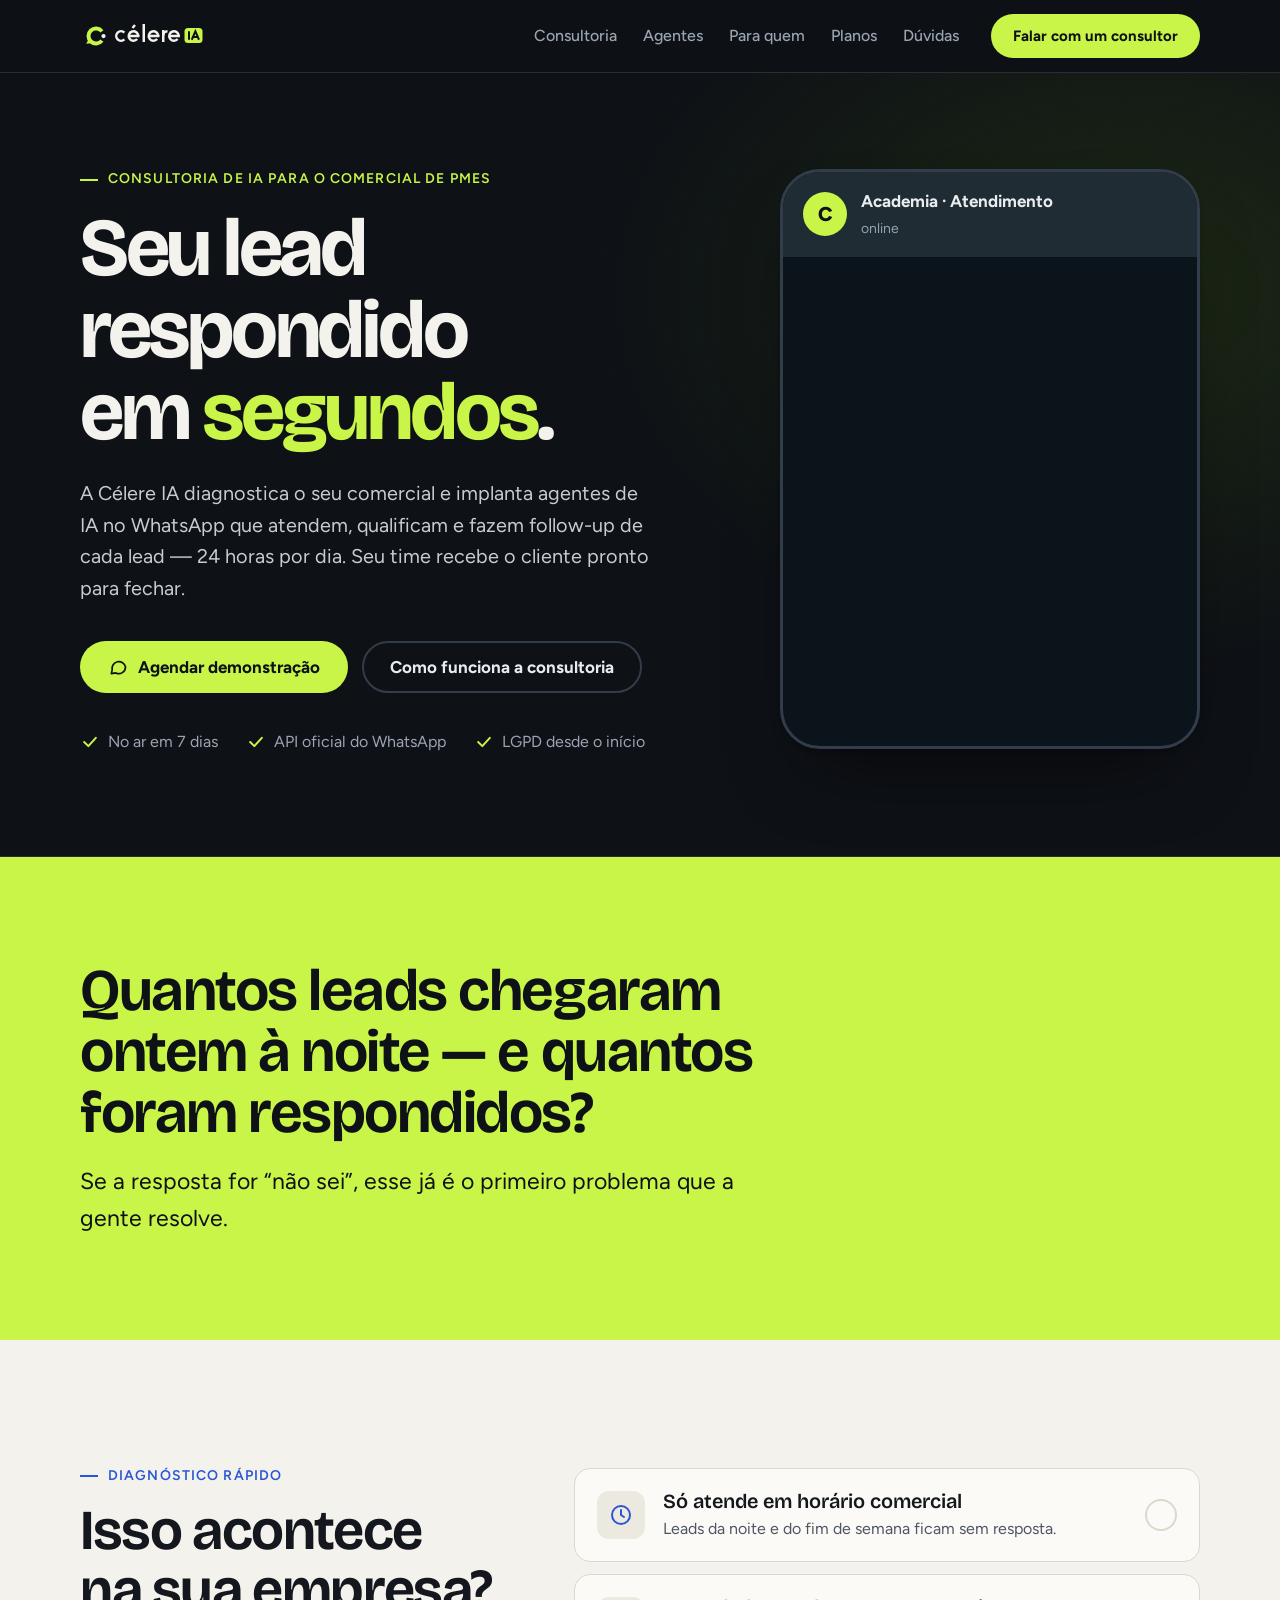
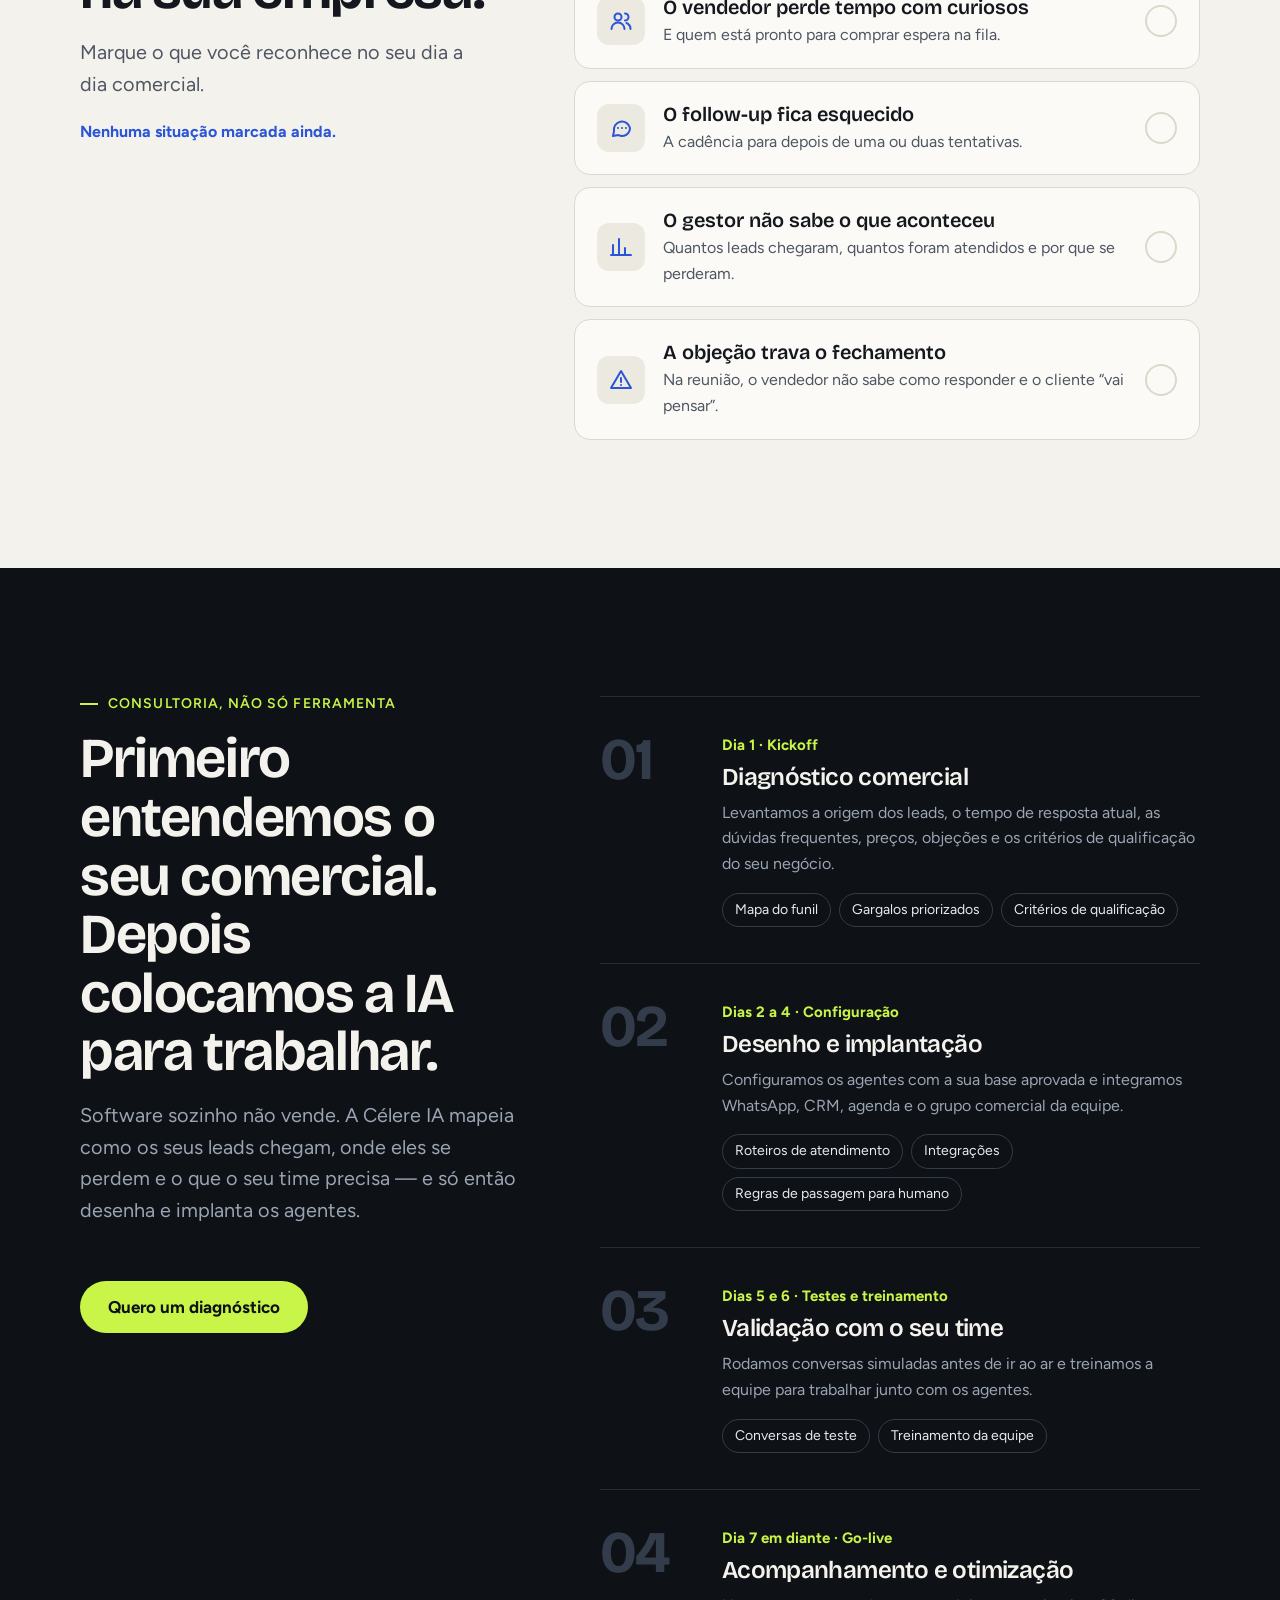
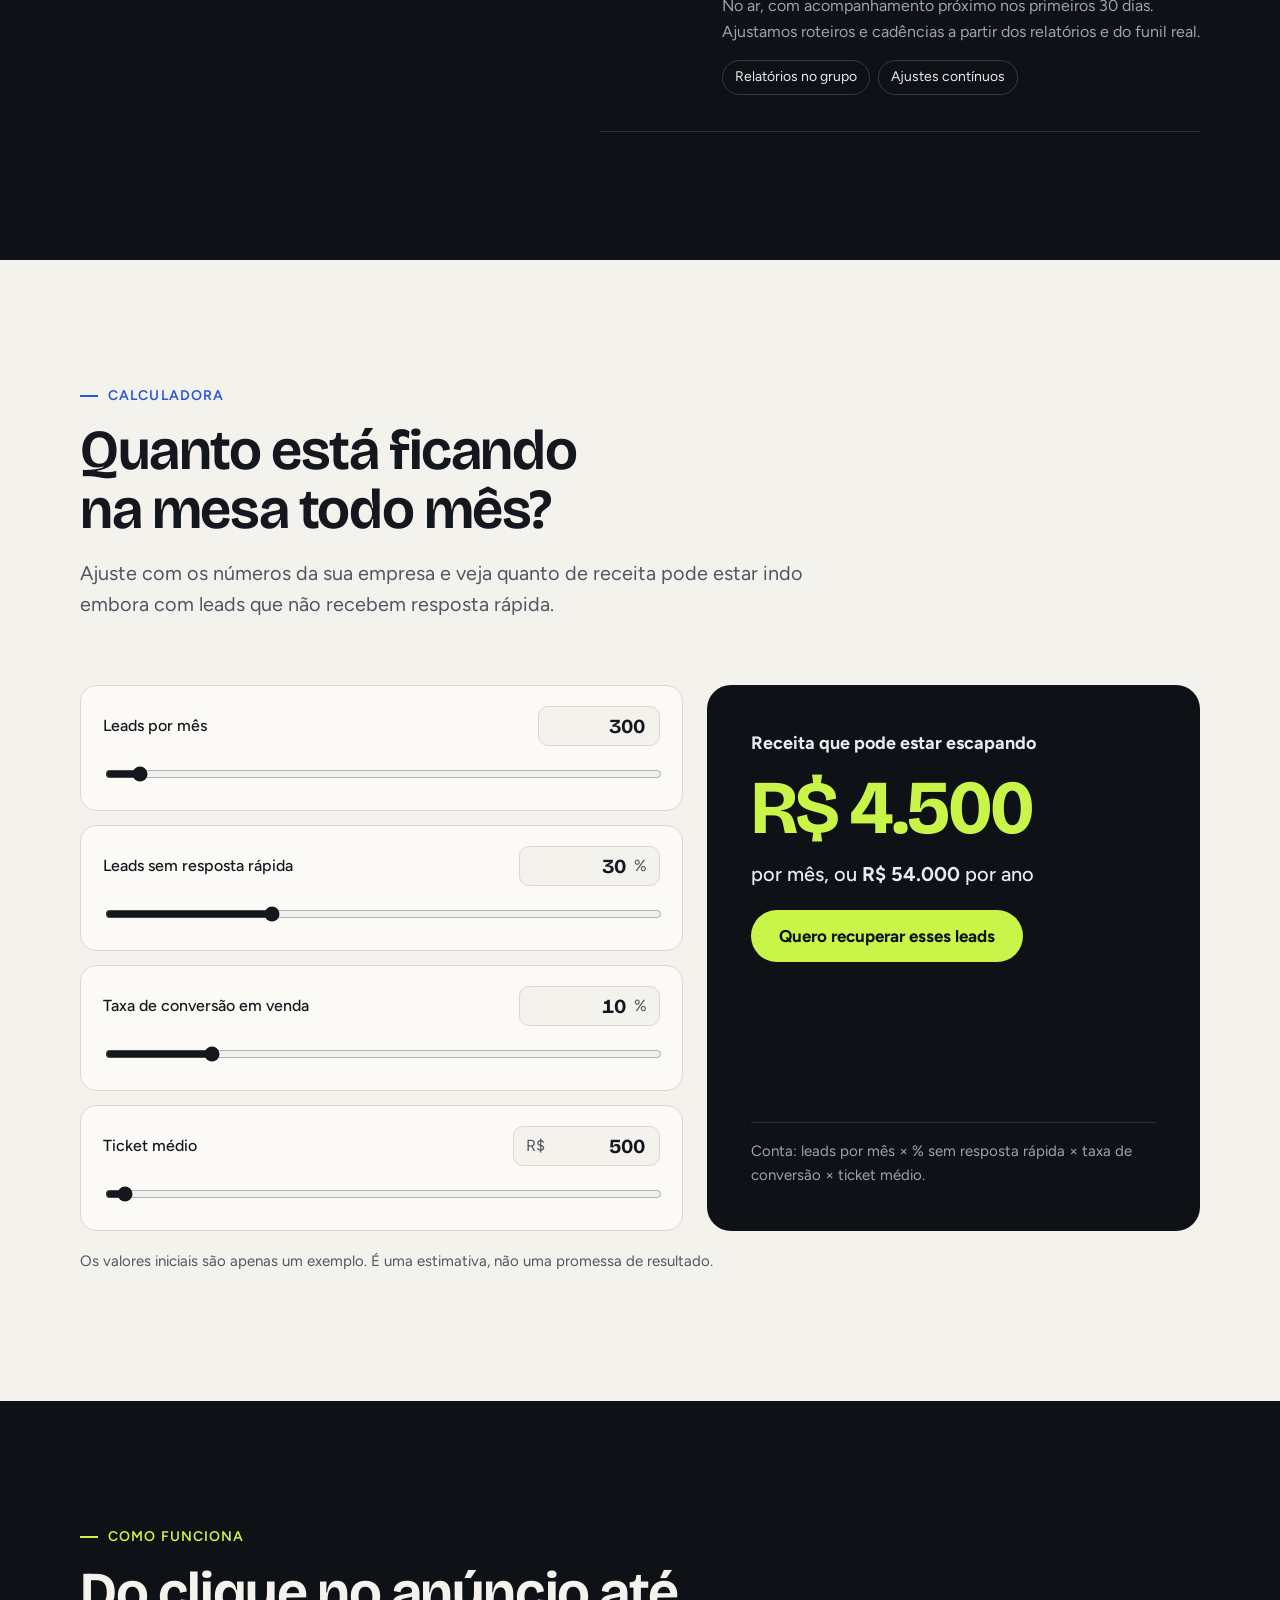
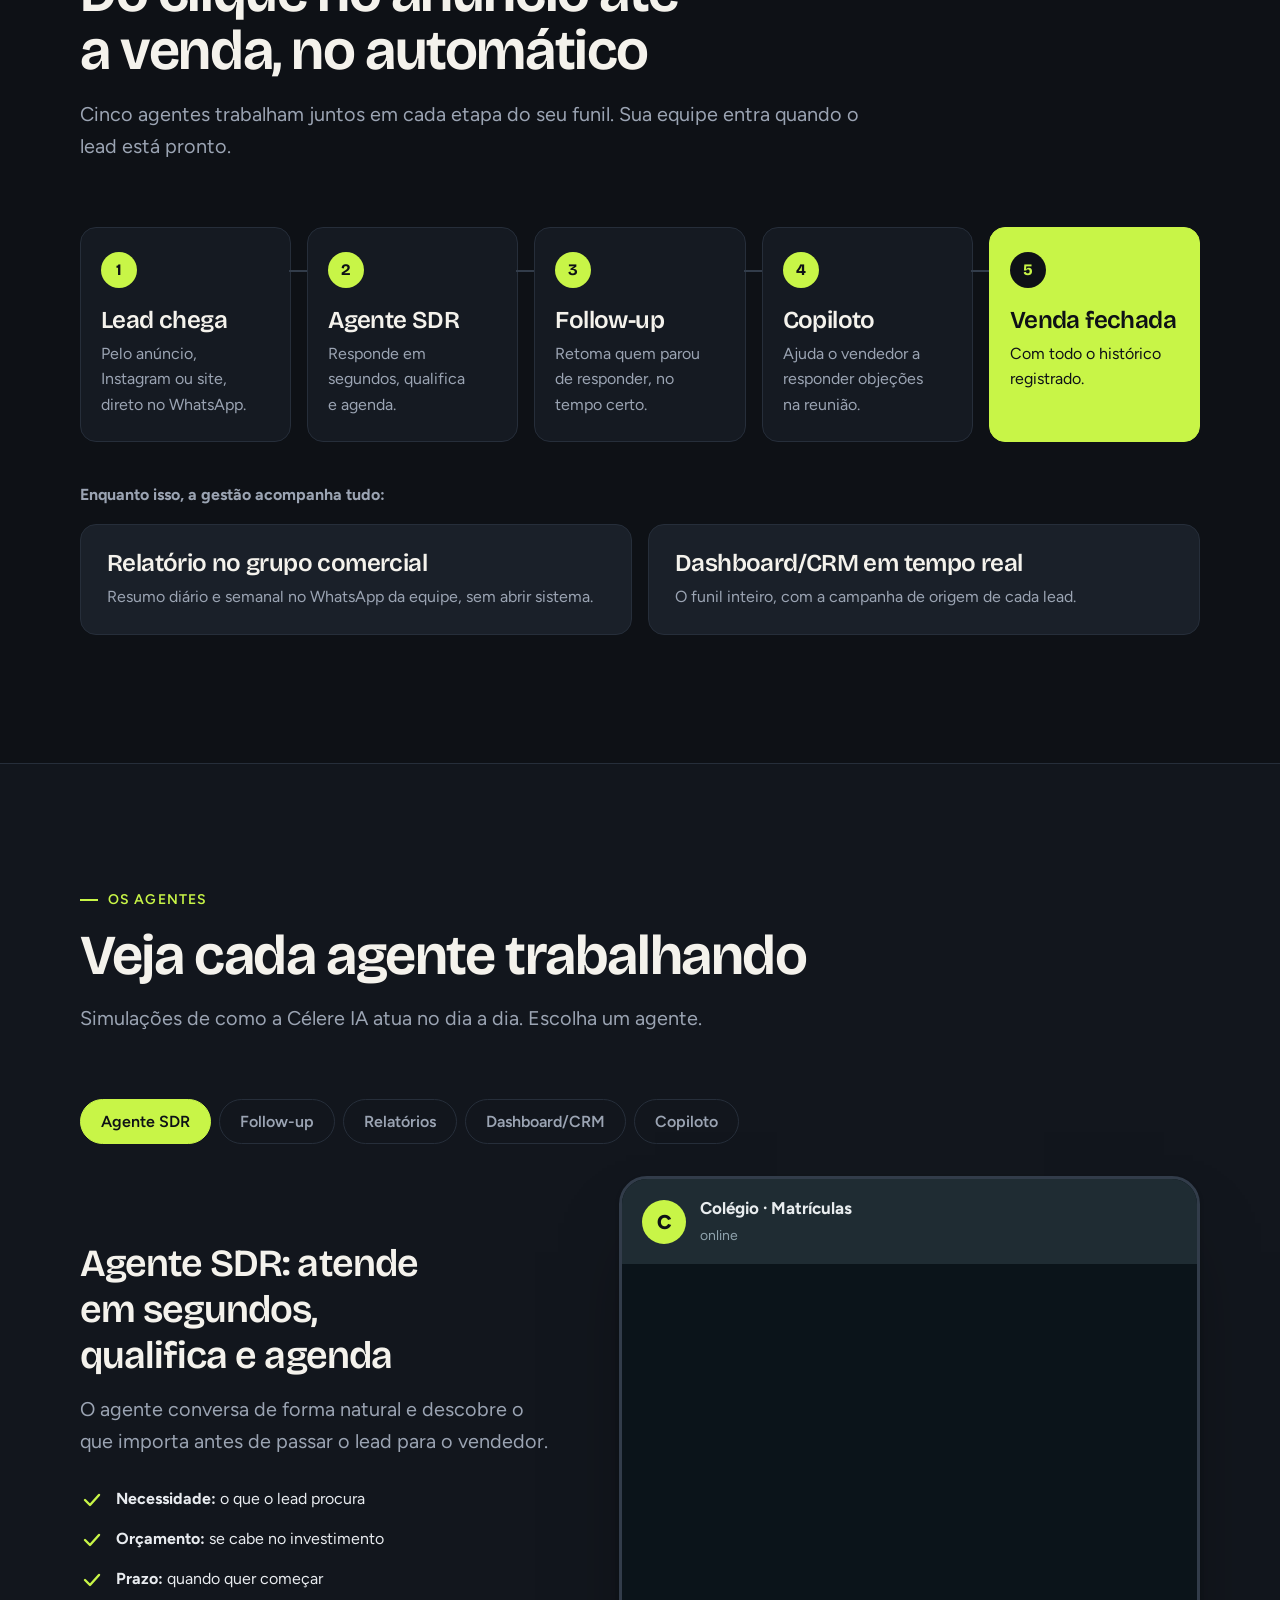
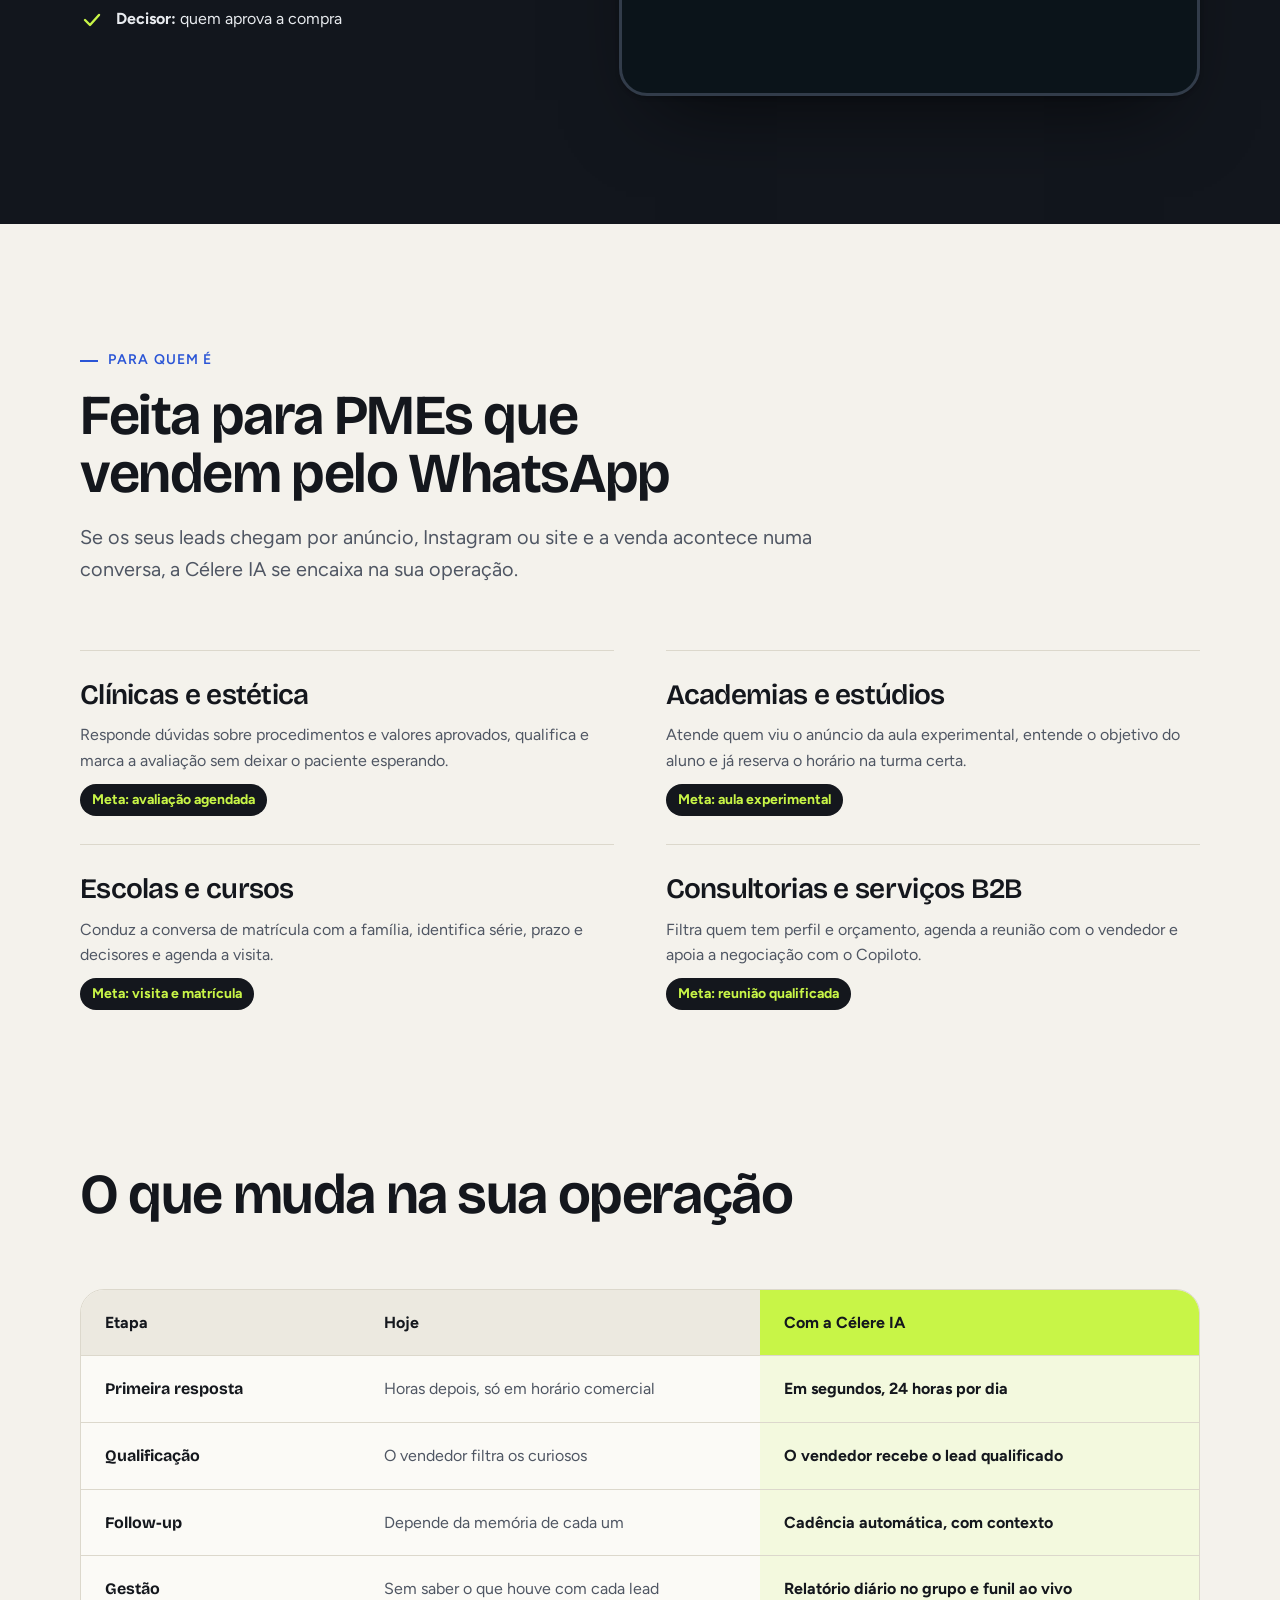
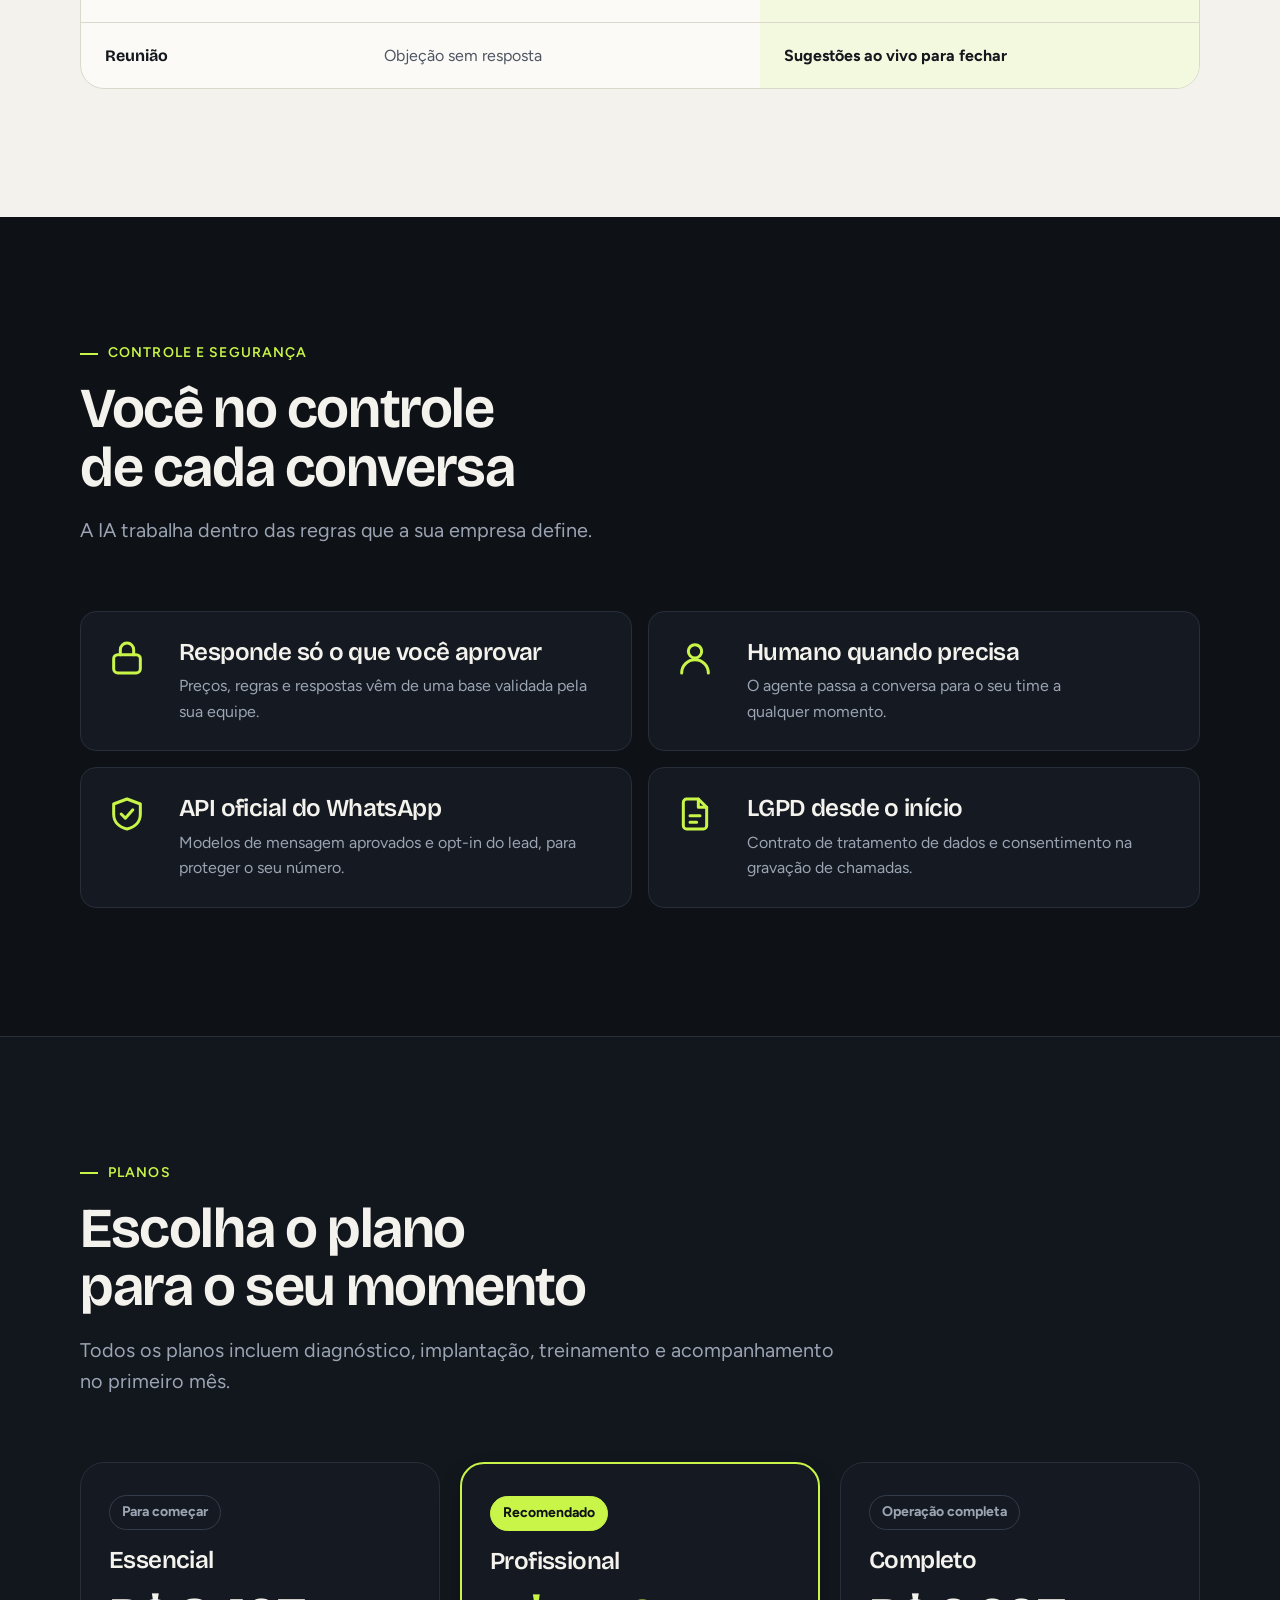
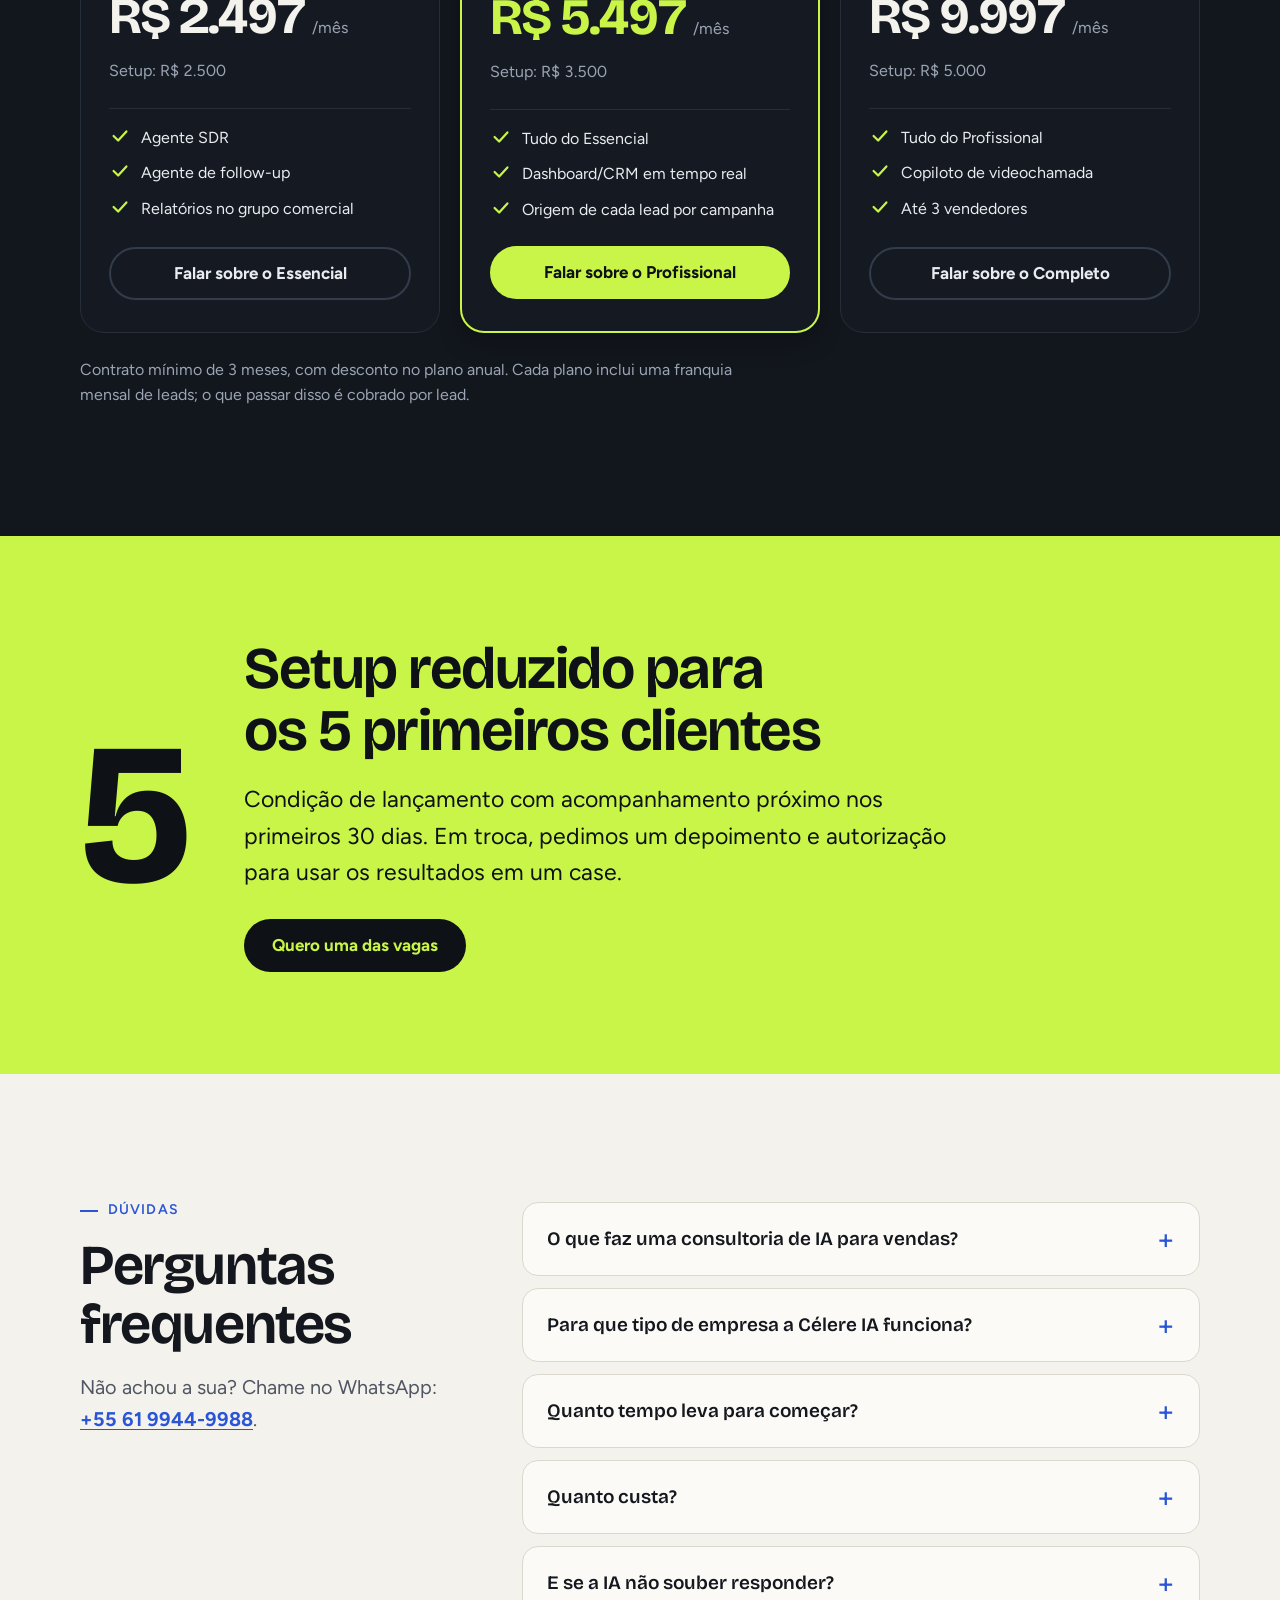
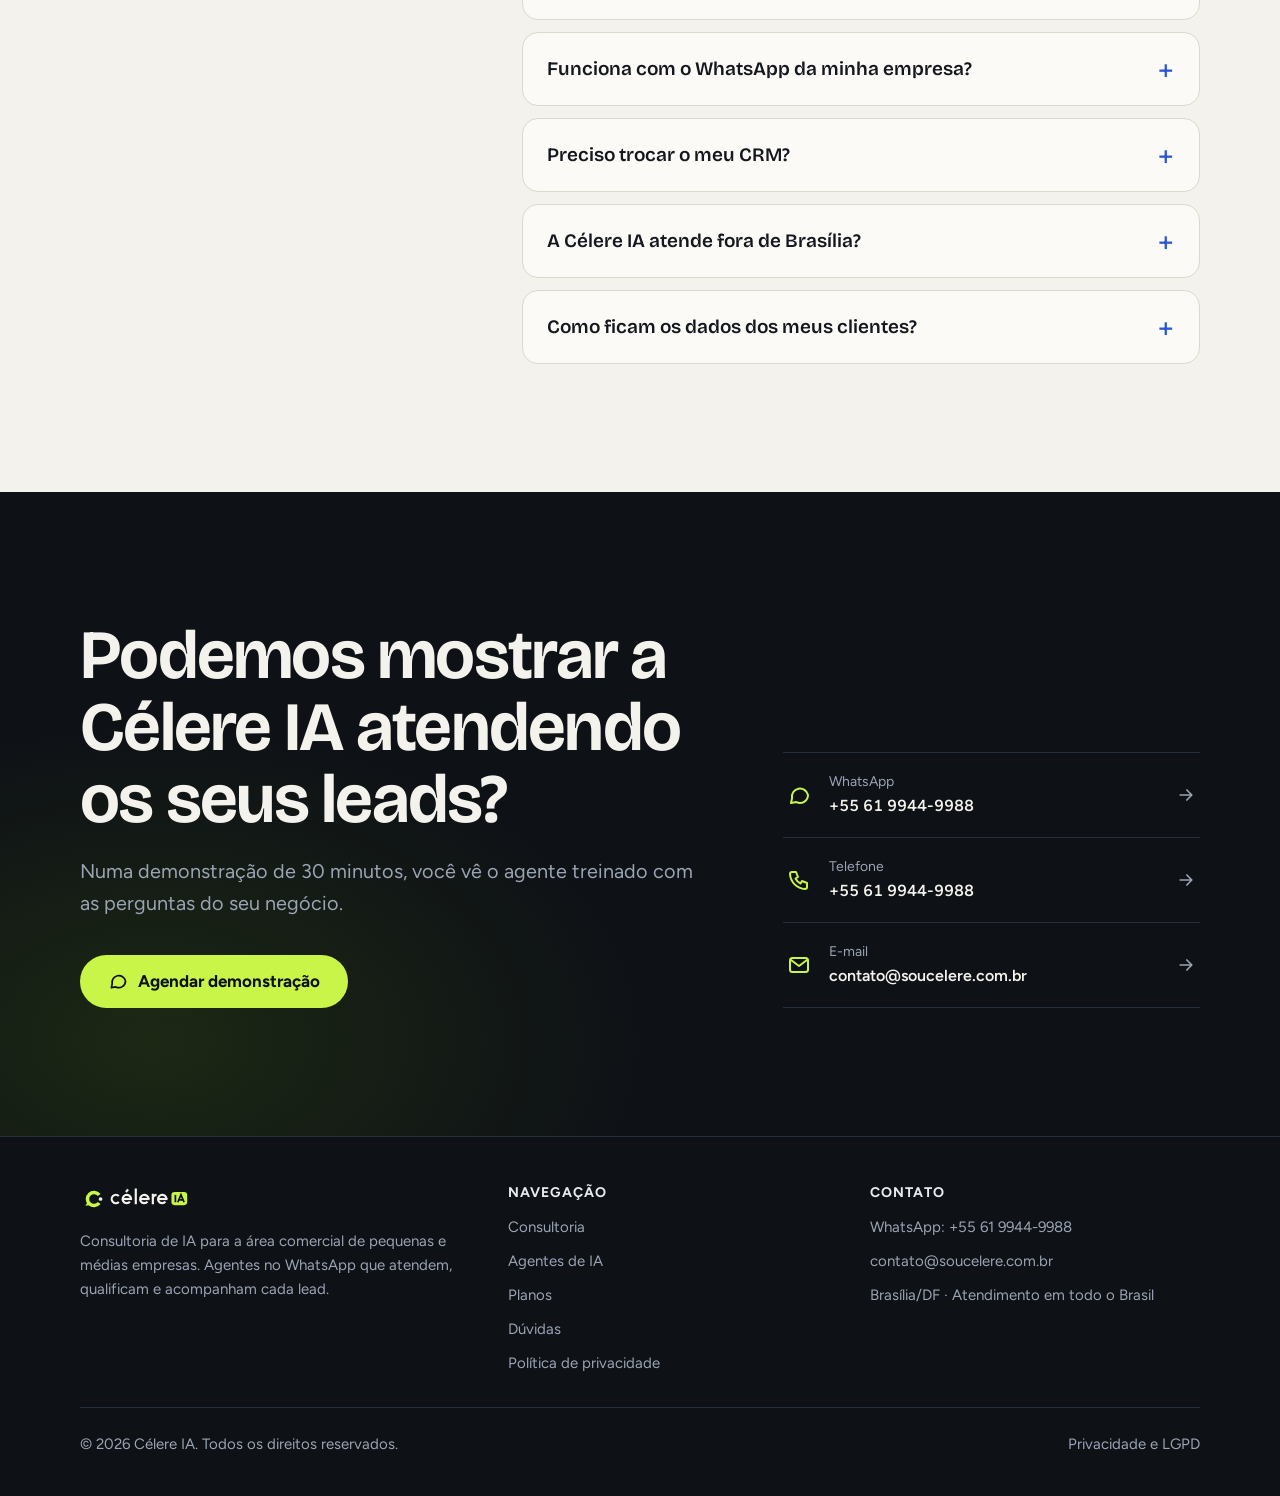
==== commit 9d3d2f98: "Redesign do site: consultoria de IA para vendas, contatos reais, segurança e SEO" ====
--- a/index.html
+++ b/index.html
@@ -2,416 +2,453 @@
 <html lang="pt-BR">
 <head>
 <meta charset="utf-8">
-<meta name="viewport" content="width=device-width, initial-scale=1">
-<title>Célere IA — Agentes de IA que atendem e qualificam seus leads no WhatsApp</title>
-<meta name="description" content="A Célere IA responde seus leads no WhatsApp em segundos, qualifica, faz follow-up e envia relatórios para o seu time comercial. No ar em 7 dias.">
+<meta name="viewport" content="width=device-width, initial-scale=1, viewport-fit=cover">
+<title>Consultoria de IA para vendas em PMEs | Célere IA</title>
+<meta name="description" content="Consultoria de IA para a área comercial de PMEs: agentes que atendem e qualificam leads no WhatsApp em segundos, follow-up, CRM e relatórios. No ar em 7 dias.">
+<link rel="canonical" href="https://soucelere.com.br/">
+<meta name="robots" content="index, follow, max-image-preview:large, max-snippet:-1, max-video-preview:-1">
+<meta name="author" content="Célere IA">
+<meta name="referrer" content="strict-origin-when-cross-origin">
+<meta name="format-detection" content="telephone=no">
+<meta name="geo.region" content="BR-DF">
+<meta name="geo.placename" content="Brasília">
+<link rel="alternate" hreflang="pt-BR" href="https://soucelere.com.br/">
+<link rel="alternate" hreflang="x-default" href="https://soucelere.com.br/">
+
+<!-- Open Graph / WhatsApp / Facebook / LinkedIn -->
 <meta property="og:type" content="website">
 <meta property="og:locale" content="pt_BR">
-<meta property="og:title" content="Célere IA — Velocidade que vira venda">
-<meta property="og:description" content="Agentes de IA que atendem, qualificam e acompanham seus leads no WhatsApp, 24 horas por dia.">
+<meta property="og:site_name" content="Célere IA">
+<meta property="og:url" content="https://soucelere.com.br/">
+<meta property="og:title" content="Célere IA — Consultoria de IA para o comercial de PMEs">
+<meta property="og:description" content="Agentes de IA que atendem, qualificam e acompanham seus leads no WhatsApp, 24 horas por dia. Diagnóstico, implantação em 7 dias e acompanhamento.">
+<meta property="og:image" content="https://soucelere.com.br/assets/img/og-celere.png">
+<meta property="og:image:width" content="1200">
+<meta property="og:image:height" content="630">
+<meta property="og:image:alt" content="Célere IA: seu lead respondido em segundos no WhatsApp">
+<meta name="twitter:card" content="summary_large_image">
+<meta name="twitter:title" content="Célere IA — Consultoria de IA para o comercial de PMEs">
+<meta name="twitter:description" content="Agentes de IA que atendem, qualificam e acompanham seus leads no WhatsApp, 24 horas por dia.">
+<meta name="twitter:image" content="https://soucelere.com.br/assets/img/og-celere.png">
+
 <meta name="theme-color" content="#0E1116">
-<link rel="icon" href="data:image/svg+xml,%3Csvg%20xmlns%3D%22http%3A//www.w3.org/2000/svg%22%20viewBox%3D%220%200%20128%20128%22%3E%3Crect%20width%3D%22128%22%20height%3D%22128%22%20rx%3D%2228%22%20fill%3D%22%230E1116%22/%3E%3Cg%20transform%3D%22translate%280%200%29%20scale%281.0%29%22%3E%3Cpath%20d%3D%22M87.64%2082.47%20A30%2030%200%201%201%2087.64%2045.53%22%20fill%3D%22none%22%20stroke%3D%22%23C8F547%22%20stroke-width%3D%2216%22/%3E%3Cpath%20d%3D%22M52.76%2091.82%20L24.6%2094.78%20L36.18%2075.24%20Z%22%20fill%3D%22%23C8F547%22/%3E%3Ccircle%20cx%3D%2294%22%20cy%3D%2264%22%20r%3D%228.5%22%20fill%3D%22%23F4F2EC%22/%3E%3C/g%3E%3C/svg%3E">
+<link rel="icon" href="/favicon.svg" type="image/svg+xml">
+<link rel="icon" href="/assets/img/icon-192.png" type="image/png" sizes="192x192">
+<link rel="apple-touch-icon" href="/assets/img/apple-touch-icon.png">
+<link rel="manifest" href="/site.webmanifest">
+
 <link rel="preconnect" href="https://fonts.googleapis.com">
 <link rel="preconnect" href="https://fonts.gstatic.com" crossorigin>
-<link href="https://fonts.googleapis.com/css2?family=DM+Sans:opsz,wght@9..40,400;9..40,500;9..40,700&family=Space+Grotesk:wght@500;600;700&display=swap" rel="stylesheet">
-<style>
-:root{
-  --tinta:#0E1116;--papel:#F4F2EC;--lima:#C8F547;--lima-hover:#D6FF5E;
-  --azul:#5B8CFF;--azul-claro:#2A55D6;--sup:#161B24;--sup-2:#1B212C;--borda:#2A3340;
-  --borda-clara:#DDD9CE;--texto:#EEF0F3;--titulo:#F4F2EC;--suave:#9AA3B2;
-  --ink2:#14171D;--suave-claro:#545B68;--card-claro:#FBFAF6;--vivo:#E5484D;
-  --wa-bg:#0B141A;--wa-head:#1F2C33;--wa-in:#202C33;--wa-out:#005C4B;
-  --r-sm:8px;--r-md:16px;--r-lg:24px;--pill:999px;
-  --display:"Space Grotesk",Arial,sans-serif;--body:"DM Sans",Arial,sans-serif;
-  --wrap:1200px;--pad:clamp(20px,4vw,40px);
+<link rel="stylesheet" href="https://fonts.googleapis.com/css2?family=Bricolage+Grotesque:opsz,wght@12..96,500..800&amp;family=Figtree:wght@400..700&amp;display=swap">
+<link rel="stylesheet" href="/assets/css/site.css?v=2">
+<script src="/assets/js/site.js?v=2" defer></script>
+
+<!-- Dados estruturados: Google, Bing e assistentes de IA -->
+<script type="application/ld+json">
+{
+ "@context": "https://schema.org",
+ "@graph": [
+  {
+   "@type": [
+    "Organization",
+    "ProfessionalService"
+   ],
+   "@id": "https://soucelere.com.br/#organizacao",
+   "name": "Célere IA",
+   "alternateName": [
+    "Celere IA",
+    "CÉLERE IA"
+   ],
+   "url": "https://soucelere.com.br/",
+   "logo": {
+    "@type": "ImageObject",
+    "url": "https://soucelere.com.br/assets/img/logo-512.png",
+    "width": 512,
+    "height": 512
+   },
+   "image": "https://soucelere.com.br/assets/img/og-celere.png",
+   "description": "Consultoria de inteligência artificial para a área comercial de pequenas e médias empresas no Brasil. Implanta agentes de IA no WhatsApp que atendem leads em segundos, qualificam, fazem follow-up, enviam relatórios ao time comercial e apoiam o vendedor em reuniões.",
+   "slogan": "Velocidade que vira venda",
+   "email": "contato@soucelere.com.br",
+   "telephone": "+55-61-9944-9988",
+   "address": {
+    "@type": "PostalAddress",
+    "addressLocality": "Brasília",
+    "addressRegion": "DF",
+    "addressCountry": "BR"
+   },
+   "areaServed": {
+    "@type": "Country",
+    "name": "Brasil"
+   },
+   "priceRange": "R$ 2.497 – R$ 9.997 por mês",
+   "currenciesAccepted": "BRL",
+   "knowsLanguage": "pt-BR",
+   "knowsAbout": [
+    "Inteligência artificial para vendas",
+    "Agentes de IA no WhatsApp",
+    "Pré-vendas e SDR",
+    "Qualificação de leads",
+    "Follow-up de leads",
+    "CRM",
+    "Automação comercial",
+    "WhatsApp Business API",
+    "LGPD"
+   ],
+   "contactPoint": [
+    {
+     "@type": "ContactPoint",
+     "contactType": "sales",
+     "telephone": "+55-61-9944-9988",
+     "email": "contato@soucelere.com.br",
+     "areaServed": "BR",
+     "availableLanguage": "Portuguese",
+     "url": "https://wa.me/556199449988"
+    }
+   ],
+   "hasOfferCatalog": {
+    "@type": "OfferCatalog",
+    "name": "Planos Célere IA",
+    "itemListElement": [
+     {
+      "@type": "Offer",
+      "name": "Plano Essencial",
+      "description": "Agente SDR, agente de follow-up e relatórios no grupo comercial. Setup de R$ 2.500.",
+      "price": "2497",
+      "priceCurrency": "BRL",
+      "priceSpecification": {
+       "@type": "UnitPriceSpecification",
+       "price": "2497",
+       "priceCurrency": "BRL",
+       "unitText": "MONTH"
+      },
+      "itemOffered": {
+       "@id": "https://soucelere.com.br/#servico"
+      }
+     },
+     {
+      "@type": "Offer",
+      "name": "Plano Profissional",
+      "description": "Tudo do Essencial, Dashboard/CRM em tempo real e origem de cada lead por campanha. Setup de R$ 3.500.",
+      "price": "5497",
+      "priceCurrency": "BRL",
+      "priceSpecification": {
+       "@type": "UnitPriceSpecification",
+       "price": "5497",
+       "priceCurrency": "BRL",
+       "unitText": "MONTH"
+      },
+      "itemOffered": {
+       "@id": "https://soucelere.com.br/#servico"
+      }
+     },
+     {
+      "@type": "Offer",
+      "name": "Plano Completo",
+      "description": "Tudo do Profissional, Copiloto de videochamada e até 3 vendedores. Setup de R$ 5.000.",
+      "price": "9997",
+      "priceCurrency": "BRL",
+      "priceSpecification": {
+       "@type": "UnitPriceSpecification",
+       "price": "9997",
+       "priceCurrency": "BRL",
+       "unitText": "MONTH"
+      },
+      "itemOffered": {
+       "@id": "https://soucelere.com.br/#servico"
+      }
+     }
+    ]
+   }
+  },
+  {
+   "@type": "Service",
+   "@id": "https://soucelere.com.br/#servico",
+   "name": "Consultoria de IA para vendas com agentes no WhatsApp",
+   "serviceType": "Consultoria de inteligência artificial para área comercial",
+   "provider": {
+    "@id": "https://soucelere.com.br/#organizacao"
+   },
+   "areaServed": {
+    "@type": "Country",
+    "name": "Brasil"
+   },
+   "audience": {
+    "@type": "BusinessAudience",
+    "name": "Pequenas e médias empresas (PMEs)"
+   },
+   "description": "Diagnóstico comercial, implantação em até 7 dias e acompanhamento de agentes de IA: Agente SDR, Agente de follow-up, Relatórios no grupo comercial, Dashboard/CRM em tempo real e Copiloto de videochamada para quebra de objeções.",
+   "hasOfferCatalog": {
+    "@type": "OfferCatalog",
+    "name": "Agentes de IA",
+    "itemListElement": [
+     {
+      "@type": "Offer",
+      "itemOffered": {
+       "@type": "Service",
+       "name": "Agente SDR",
+       "description": "Responde leads no WhatsApp em segundos, qualifica por necessidade, orçamento, prazo e decisor, e agenda."
+      }
+     },
+     {
+      "@type": "Offer",
+      "itemOffered": {
+       "@type": "Service",
+       "name": "Agente de follow-up",
+       "description": "Retoma leads que pararam de responder com cadência e contexto da conversa."
+      }
+     },
+     {
+      "@type": "Offer",
+      "itemOffered": {
+       "@type": "Service",
+       "name": "Relatórios no grupo comercial",
+       "description": "Resumo diário e semanal de leads no WhatsApp da equipe."
+      }
+     },
+     {
+      "@type": "Offer",
+      "itemOffered": {
+       "@type": "Service",
+       "name": "Dashboard/CRM em tempo real",
+       "description": "Funil comercial completo com origem de cada lead por campanha."
+      }
+     },
+     {
+      "@type": "Offer",
+      "itemOffered": {
+       "@type": "Service",
+       "name": "Copiloto de videochamada",
+       "description": "Sugere respostas a objeções e próximos passos ao vendedor durante a reunião."
+      }
+     }
+    ]
+   }
+  },
+  {
+   "@type": "WebSite",
+   "@id": "https://soucelere.com.br/#site",
+   "url": "https://soucelere.com.br/",
+   "name": "Célere IA",
+   "inLanguage": "pt-BR",
+   "publisher": {
+    "@id": "https://soucelere.com.br/#organizacao"
+   }
+  },
+  {
+   "@type": "WebPage",
+   "@id": "https://soucelere.com.br/#pagina",
+   "url": "https://soucelere.com.br/",
+   "name": "Consultoria de IA para vendas em PMEs | Célere IA",
+   "isPartOf": {
+    "@id": "https://soucelere.com.br/#site"
+   },
+   "about": {
+    "@id": "https://soucelere.com.br/#organizacao"
+   },
+   "mainEntity": {
+    "@id": "https://soucelere.com.br/#servico"
+   },
+   "inLanguage": "pt-BR",
+   "primaryImageOfPage": "https://soucelere.com.br/assets/img/og-celere.png",
+   "dateModified": "2026-10-16"
+  },
+  {
+   "@type": "FAQPage",
+   "@id": "https://soucelere.com.br/#faq",
+   "inLanguage": "pt-BR",
+   "mainEntity": [
+    {
+     "@type": "Question",
+     "name": "O que faz uma consultoria de IA para vendas?",
+     "acceptedAnswer": {
+      "@type": "Answer",
+      "text": "Ela analisa o processo comercial da empresa — de onde vêm os leads, quanto tempo levam para ser respondidos, onde se perdem — e implanta inteligência artificial nos pontos que mais travam a venda. Na Célere IA, isso vira agentes no WhatsApp que atendem, qualificam, fazem follow-up e geram relatórios, com acompanhamento da nossa equipe."
+     }
+    },
+    {
+     "@type": "Question",
+     "name": "Para que tipo de empresa a Célere IA funciona?",
+     "acceptedAnswer": {
+      "@type": "Answer",
+      "text": "Para pequenas e médias empresas que recebem leads por anúncio, Instagram ou site e vendem por conversa no WhatsApp: clínicas e estética, academias e estúdios, escolas e cursos, consultorias e prestadores de serviço B2B, entre outras."
+     }
+    },
+    {
+     "@type": "Question",
+     "name": "Quanto tempo leva para começar?",
+     "acceptedAnswer": {
+      "@type": "Answer",
+      "text": "A implantação leva até 7 dias: diagnóstico e kickoff, configuração, testes, treinamento e go-live. Nos primeiros 30 dias o acompanhamento é próximo."
+     }
+    },
+    {
+     "@type": "Question",
+     "name": "Quanto custa?",
+     "acceptedAnswer": {
+      "@type": "Answer",
+      "text": "Os planos começam em R$ 2.497 por mês no Essencial, R$ 5.497 no Profissional e R$ 9.997 no Completo, mais um setup único de R$ 2.500 a R$ 5.000. O contrato mínimo é de 3 meses, com desconto no plano anual."
+     }
+    },
+    {
+     "@type": "Question",
+     "name": "E se a IA não souber responder?",
+     "acceptedAnswer": {
+      "@type": "Answer",
+      "text": "O agente responde só com base no conteúdo que você aprovar. Quando a pergunta foge disso, ou quando o lead pede, a conversa passa para alguém da sua equipe."
+     }
+    },
+    {
+     "@type": "Question",
+     "name": "Funciona com o WhatsApp da minha empresa?",
+     "acceptedAnswer": {
+      "@type": "Answer",
+      "text": "Sim. Usamos a API oficial do WhatsApp Business e configuramos o número da sua empresa durante a implantação."
+     }
+    },
+    {
+     "@type": "Question",
+     "name": "Preciso trocar o meu CRM?",
+     "acceptedAnswer": {
+      "@type": "Answer",
+      "text": "Não. Os agentes podem registrar os leads no CRM que você já usa ou no nosso Dashboard/CRM, disponível a partir do plano Profissional."
+     }
+    },
+    {
+     "@type": "Question",
+     "name": "A Célere IA atende fora de Brasília?",
+     "acceptedAnswer": {
+      "@type": "Answer",
+      "text": "Sim. Somos de Brasília/DF e atendemos pequenas e médias empresas em todo o Brasil."
+     }
+    },
+    {
+     "@type": "Question",
+     "name": "Como ficam os dados dos meus clientes?",
+     "acceptedAnswer": {
+      "@type": "Answer",
+      "text": "Seguimos a LGPD: há contrato de tratamento de dados e, no Copiloto, aviso e consentimento para gravar a chamada."
+     }
+    }
+   ]
+  }
+ ]
 }
-*,*::before,*::after{box-sizing:border-box}
-html{scroll-behavior:smooth;scroll-padding-top:88px}
-body{margin:0;background:var(--tinta);color:var(--texto);font-family:var(--body);font-size:18px;line-height:1.6;-webkit-font-smoothing:antialiased;text-rendering:optimizeLegibility}
-img,svg{display:block;max-width:100%}
-a{color:inherit}
-h1,h2,h3{font-family:var(--display);color:var(--titulo);margin:0;letter-spacing:-.02em}
-h1{font-size:clamp(44px,6.6vw,92px);line-height:1;font-weight:700}
-h2{font-size:clamp(32px,4.4vw,58px);line-height:1.06;font-weight:600}
-h3{font-size:clamp(21px,2vw,26px);line-height:1.2;font-weight:600}
-p{margin:0}
-.wrap{max-width:var(--wrap);margin:0 auto;padding:0 var(--pad)}
-.sec{padding:clamp(72px,10vw,128px) 0}
-.claro{background:var(--papel);color:var(--ink2)}
-.claro h1,.claro h2,.claro h3{color:var(--ink2)}
-.lead{font-size:clamp(18px,1.6vw,21px);color:var(--suave);max-width:60ch}
-.claro .lead{color:var(--suave-claro)}
-.sec-head{display:grid;gap:18px;margin-bottom:clamp(40px,5vw,64px);max-width:760px}
-:focus-visible{outline:3px solid var(--azul);outline-offset:3px;border-radius:6px}
-.claro :focus-visible{outline-color:var(--azul-claro)}
-.sr{position:absolute;width:1px;height:1px;overflow:hidden;clip:rect(0 0 0 0);white-space:nowrap}
-
-/* botões */
-.btn{display:inline-flex;align-items:center;justify-content:center;gap:10px;min-height:52px;padding:14px 26px;border-radius:var(--pill);font:700 17px/1.2 var(--body);text-decoration:none;border:2px solid transparent;cursor:pointer;transition:background .15s,transform .15s,border-color .15s}
-.btn:active{transform:translateY(1px)}
-.btn svg{width:20px;height:20px;flex:none}
-.btn-lima{background:var(--lima);color:var(--tinta)}
-.btn-lima:hover{background:var(--lima-hover)}
-.btn-linha{border-color:var(--borda);color:var(--texto)}
-.btn-linha:hover{border-color:var(--suave)}
-.btn-tinta{background:var(--tinta);color:var(--lima)}
-.btn-tinta:hover{background:#000}
-.claro .btn-linha{border-color:var(--borda-clara);color:var(--ink2)}
-.claro .btn-linha:hover{border-color:var(--suave-claro)}
-
-/* cabeçalho */
-.topo{position:sticky;top:0;z-index:50;background:rgba(14,17,22,.88);backdrop-filter:blur(12px);-webkit-backdrop-filter:blur(12px);border-bottom:1px solid var(--borda)}
-.topo .wrap{display:flex;align-items:center;justify-content:space-between;gap:24px;height:72px}
-.marca{display:flex;align-items:center;text-decoration:none}
-.marca svg{height:34px;width:auto}
-.menu{display:flex;align-items:center;gap:32px}
-.menu ul{display:flex;gap:28px;list-style:none;margin:0;padding:0}
-.menu a:not(.btn){text-decoration:none;color:var(--suave);font-weight:500;font-size:16px}
-.menu a:not(.btn):hover{color:var(--texto)}
-.menu .btn{min-height:44px;padding:10px 20px;font-size:15px}
-.burger{display:none;background:none;border:2px solid var(--borda);color:var(--texto);border-radius:12px;width:46px;height:46px;cursor:pointer}
-.burger svg{margin:auto;width:22px;height:22px}
-@media (max-width:900px){
-  .burger{display:block}
-  .menu{position:absolute;left:0;right:0;top:72px;flex-direction:column;align-items:stretch;gap:8px;padding:16px var(--pad) 24px;background:var(--tinta);border-bottom:1px solid var(--borda);display:none}
-  .menu.aberto{display:flex}
-  .menu ul{flex-direction:column;gap:0}
-  .menu ul a{display:block;padding:14px 0;font-size:18px;border-bottom:1px solid var(--borda)}
-  .menu .btn{margin-top:12px;min-height:52px}
-}
-
-/* hero */
-.hero{padding:clamp(48px,7vw,96px) 0 clamp(64px,8vw,112px);background:radial-gradient(circle at 85% 30%,#1F2B16 0%,var(--tinta) 55%)}
-.hero .wrap{display:grid;grid-template-columns:1.1fr .9fr;gap:clamp(40px,6vw,80px);align-items:center}
-.hero h1{max-width:12ch}
-.hero .lead{margin-top:24px;color:#C9CFD8}
-.acoes{display:flex;flex-wrap:wrap;gap:14px;margin-top:36px}
-.garantias{display:flex;flex-wrap:wrap;gap:12px 28px;margin:36px 0 0;padding:0;list-style:none;color:var(--suave);font-size:16px}
-.garantias li{display:flex;align-items:center;gap:8px}
-.garantias svg{width:20px;height:20px;color:var(--lima);flex:none}
-@media (max-width:900px){.hero .wrap{grid-template-columns:1fr}.hero h1{max-width:none}}
-
-/* telefone / conversa */
-.fone{width:min(420px,100%);height:580px;margin-left:auto;background:var(--wa-bg);border:3px solid var(--borda);border-radius:40px;overflow:hidden;display:flex;flex-direction:column;box-shadow:0 40px 80px -30px rgba(0,0,0,.7)}
-.fone.largo{width:100%;height:520px;margin:0;border-radius:28px}
-.fone-top{background:var(--wa-head);padding:16px 20px;display:flex;align-items:center;gap:14px}
-.av{width:44px;height:44px;border-radius:50%;background:var(--lima);color:var(--tinta);font:800 20px/1 var(--body);display:grid;place-items:center;flex:none}
-.av.azul{background:var(--azul)}
-.fone-top b{display:block;font-size:17px;color:#E9EDEF}
-.st{font-size:14px;color:#8FA3AD}
-.ms{flex:1;padding:18px;display:flex;flex-direction:column;justify-content:flex-end;gap:10px;overflow:hidden}
-.b{max-width:84%;padding:10px 14px;border-radius:14px;font-size:16px;line-height:1.4;color:#E9EDEF;flex:none;animation:entra .3s ease both}
-.b.l{background:var(--wa-in);align-self:flex-start;border-top-left-radius:4px}
-.b.a{background:var(--wa-out);align-self:flex-end;border-top-right-radius:4px}
-.div{align-self:center;font-size:13px;color:#AFC1C9;background:#18242B;padding:4px 12px;border-radius:8px;flex:none;animation:entra .3s ease both}
-.ok{align-self:center;background:var(--lima);color:var(--tinta);font-weight:700;font-size:15px;padding:8px 16px;border-radius:var(--pill);flex:none;animation:entra .3s ease both}
-.dig{align-self:flex-end;background:var(--wa-out);padding:14px 16px;border-radius:14px;display:flex;gap:6px;flex:none}
-.dig i{width:8px;height:8px;border-radius:50%;background:#B7E4D6;animation:pisca 1s infinite}
-.dig i:nth-child(2){animation-delay:.2s}.dig i:nth-child(3){animation-delay:.4s}
-@keyframes pisca{0%,80%,100%{opacity:.25}40%{opacity:1}}
-@keyframes entra{from{opacity:0;transform:translateY(10px)}to{opacity:1;transform:none}}
-@media (max-width:900px){.fone{margin:0 auto;height:520px}}
-
-/* faixa pergunta / oferta */
-.faixa{background:var(--lima);color:var(--tinta);padding:clamp(64px,8vw,104px) 0}
-.faixa h2{color:var(--tinta);font-size:clamp(30px,4.6vw,64px);max-width:20ch}
-.faixa p{margin-top:20px;font-size:clamp(18px,1.8vw,24px);max-width:48ch}
-
-/* dores */
-.dores{display:grid;grid-template-columns:.8fr 1.2fr;gap:clamp(32px,6vw,80px);align-items:start}
-.dores .sec-head{position:sticky;top:112px;margin:0}
-.contador{font-weight:700;color:var(--azul-claro);min-height:3.2em}
-.lista-dor{display:grid;gap:12px;margin:0;padding:0;list-style:none}
-.dor{width:100%;display:grid;grid-template-columns:48px 1fr 32px;gap:18px;align-items:center;text-align:left;background:var(--card-claro);border:1.5px solid var(--borda-clara);border-radius:var(--r-md);padding:20px 22px;cursor:pointer;font:inherit;color:inherit;transition:border-color .15s,background .15s}
-.dor:hover{border-color:var(--suave-claro)}
-.dor .ic{width:48px;height:48px;border-radius:12px;background:#E9E6DD;display:grid;place-items:center;color:var(--azul-claro)}
-.dor .ic svg{width:24px;height:24px}
-.dor b{display:block;font-family:var(--display);font-size:20px;font-weight:600;line-height:1.25}
-.dor span.t{display:block;color:var(--suave-claro);font-size:16px;margin-top:2px}
-.dor .ck{width:32px;height:32px;border-radius:50%;border:2px solid var(--borda-clara);display:grid;place-items:center;color:transparent;transition:all .15s}
-.dor .ck svg{width:18px;height:18px}
-.dor[aria-pressed="true"]{border-color:var(--ink2);background:#fff}
-.dor[aria-pressed="true"] .ck{background:var(--lima);border-color:var(--ink2);color:var(--tinta)}
-@media (max-width:900px){.dores{grid-template-columns:1fr}.dores .sec-head{position:static}}
-
-/* calculadora */
-.calc{display:grid;grid-template-columns:1.1fr .9fr;gap:24px;align-items:stretch}
-.campos{display:grid;gap:14px}
-.campo{background:var(--sup);border:1px solid var(--borda);border-radius:var(--r-md);padding:20px 22px;display:grid;grid-template-columns:1fr auto;gap:12px 16px;align-items:center}
-.campo label{font-weight:500;color:var(--texto)}
-.campo .num{display:flex;align-items:center;gap:6px;background:var(--tinta);border:1px solid var(--borda);border-radius:10px;padding:6px 12px}
-.campo .num span{color:var(--suave);font-size:16px}
-.campo input[type=number]{width:96px;background:none;border:0;color:var(--titulo);font:700 20px/1.2 var(--display);text-align:right;-moz-appearance:textfield}
-.campo input[type=number]::-webkit-inner-spin-button,.campo input[type=number]::-webkit-outer-spin-button{-webkit-appearance:none;margin:0}
-.campo input[type=range]{grid-column:1/-1;width:100%;accent-color:var(--lima);height:28px;cursor:pointer}
-.resultado{background:var(--lima);color:var(--tinta);border-radius:var(--r-lg);padding:clamp(28px,4vw,44px);display:flex;flex-direction:column;gap:12px}
-.resultado .rot{font-weight:700;font-size:18px}
-.resultado .valor{font:700 clamp(44px,6vw,76px)/1 var(--display);letter-spacing:-.03em;word-break:break-word}
-.resultado .ano{font-size:20px;font-weight:500}
-.resultado .form{font-size:15px;opacity:.8;margin-top:auto;padding-top:16px;border-top:1.5px solid rgba(14,17,22,.25)}
-.resultado .btn{margin-top:8px;align-self:flex-start}
-.nota{margin-top:18px;color:var(--suave);font-size:15px}
-@media (max-width:900px){.calc{grid-template-columns:1fr}}
-
-/* como funciona */
-.fluxo{display:grid;grid-template-columns:repeat(5,1fr);gap:16px;list-style:none;margin:0;padding:0;counter-reset:passo}
-.passo{position:relative;background:var(--card-claro);border:1.5px solid var(--borda-clara);border-radius:var(--r-md);padding:24px 20px;counter-increment:passo}
-.passo::before{content:counter(passo);display:grid;place-items:center;width:36px;height:36px;border-radius:50%;background:var(--ink2);color:var(--lima);font:700 16px/1 var(--display);margin-bottom:18px}
-.passo:not(:last-child)::after{content:"";position:absolute;top:42px;right:-17px;width:18px;height:2px;background:var(--ink2)}
-.passo.fim{background:var(--lima);border-color:var(--lima)}
-.passo p{color:var(--suave-claro);font-size:16px;margin-top:6px}
-.passo.fim p{color:var(--ink2)}
-.gestao{display:grid;grid-template-columns:1fr 1fr;gap:16px;margin-top:16px}
-.gestao div{background:var(--ink2);color:var(--texto);border-radius:var(--r-md);padding:24px 26px}
-.gestao h3{color:var(--titulo)}
-.gestao p{color:var(--suave);font-size:16px;margin-top:6px}
-.gestao-rot{margin-top:40px;font-weight:700;color:var(--suave-claro)}
-@media (max-width:1000px){.fluxo{grid-template-columns:1fr 1fr}.passo::after{display:none}.passo.fim{grid-column:1/-1}}
-@media (max-width:560px){.fluxo,.gestao{grid-template-columns:1fr}}
-
-/* produtos (abas) */
-.abas{display:flex;gap:8px;flex-wrap:wrap;margin-bottom:32px}
-.aba{font:600 16px/1.2 var(--body);color:var(--suave);background:none;border:1.5px solid var(--borda);border-radius:var(--pill);padding:12px 20px;cursor:pointer;transition:all .15s}
-.aba:hover{color:var(--texto);border-color:var(--suave)}
-.aba[aria-selected="true"]{background:var(--lima);border-color:var(--lima);color:var(--tinta)}
-.painel{display:grid;grid-template-columns:.9fr 1.1fr;gap:clamp(32px,5vw,64px);align-items:center}
-.painel[hidden]{display:none}
-.painel h3{font-size:clamp(28px,3vw,40px)}
-.painel .lead{margin-top:16px}
-.itens{list-style:none;margin:28px 0 0;padding:0;display:grid;gap:14px}
-.itens li{display:grid;grid-template-columns:24px 1fr;gap:12px;align-items:start}
-.itens svg{width:24px;height:24px;color:var(--lima);margin-top:2px}
-.selo{display:inline-block;margin-top:24px;font-size:15px;color:var(--suave);border:1px solid var(--borda);border-radius:var(--pill);padding:6px 14px}
-@media (max-width:900px){.painel{grid-template-columns:1fr}.abas{flex-wrap:nowrap;overflow-x:auto;margin-left:calc(var(--pad)*-1);margin-right:calc(var(--pad)*-1);padding:0 var(--pad) 6px;scrollbar-width:none}.aba{flex:none}}
-
-/* demo relatório */
-.grupo .rel{background:var(--wa-in);border-radius:14px;padding:16px 18px;color:#E9EDEF;font-size:16px;width:92%;animation:entra .4s ease both}
-.rel .tt{color:var(--lima);font-weight:700;margin-bottom:6px}
-.rel .r{display:flex;justify-content:space-between;padding:7px 0;border-bottom:1px solid #2A3942}
-.rel .r b{font-variant-numeric:tabular-nums}
-.rel .ft{color:#9FB0B9;margin-top:8px}
-
-/* demo dashboard */
-.dash{background:var(--sup);border:1px solid var(--borda);border-radius:28px;padding:20px;display:grid;gap:14px}
-.kpis{display:grid;grid-template-columns:repeat(4,1fr);gap:10px}
-.kpi{background:var(--tinta);border-radius:14px;padding:14px 16px}
-.kpi span{display:block;font-size:14px;color:var(--suave)}
-.kpi b{display:block;font:700 clamp(24px,2.6vw,34px)/1.1 var(--display);font-variant-numeric:tabular-nums;color:var(--titulo);margin-top:4px}
-.kpi.hi b{color:var(--lima)}
-.bloco{background:var(--tinta);border-radius:14px;padding:16px 18px}
-.bloco-h{display:flex;justify-content:space-between;font-weight:700;font-size:15px;margin-bottom:12px}
-.bloco-h span{color:var(--suave);font-weight:400}
-.linha{display:grid;grid-template-columns:110px 1fr 48px;gap:12px;align-items:center;font-size:15px;margin-bottom:10px}
-.trilho{height:14px;background:#1F2632;border-radius:7px;overflow:hidden}
-.barra{height:100%;width:0;background:var(--lima);border-radius:7px;transition:width 1.2s cubic-bezier(.2,.8,.2,1)}
-.barra.az{background:var(--azul)}
-.linha em{font-style:normal;text-align:right;font-variant-numeric:tabular-nums;color:var(--suave)}
-@media (max-width:560px){.kpis{grid-template-columns:1fr 1fr}}
-
-/* demo copiloto */
-.call{background:var(--tinta);border:3px solid var(--borda);border-radius:28px;padding:18px;display:grid;gap:14px}
-.call-top{display:flex;justify-content:space-between;align-items:center;color:var(--suave);font-size:15px}
-.vivo{background:var(--vivo);color:#fff;font-weight:700;font-size:13px;padding:4px 12px;border-radius:var(--pill)}
-.telas{display:grid;grid-template-columns:1fr 1fr;gap:12px}
-.tela{height:150px;background:#1A212C;border-radius:16px;display:grid;place-items:center;align-content:center;gap:8px;color:var(--suave);font-size:15px;transition:box-shadow .3s}
-.tela.fala{box-shadow:0 0 0 3px var(--azul)}
-.tela .av{width:64px;height:64px;font-size:22px}
-.transc{background:var(--sup);border-radius:14px;padding:14px 16px;font-size:16px;min-height:78px}
-.transc b{color:#8FB0FF}
-.sug{background:#1B2412;border:2px solid var(--lima);border-radius:14px;padding:16px 18px;font-size:16px;opacity:0;transform:translateY(12px);transition:opacity .4s,transform .4s}
-.sug.on{opacity:1;transform:none}
-.sug .o{color:var(--lima);font-weight:700;margin-bottom:4px}
-.sug .k{color:var(--suave)}
-
-/* antes e depois */
-.comp{border:1.5px solid var(--borda-clara);border-radius:var(--r-lg);overflow:hidden;background:var(--card-claro)}
-.comp-l{display:grid;grid-template-columns:.7fr 1fr 1.1fr;border-top:1px solid var(--borda-clara)}
-.comp-l>*{padding:20px 24px}
-.comp-l.cab{border-top:0;background:#E9E6DD;font-weight:700}
-.comp-l.cab .cel{background:var(--lima)}
-.comp-l .etapa{font-weight:700;font-family:var(--display)}
-.comp-l .hoje{color:var(--suave-claro)}
-.comp-l .cel{font-weight:700;background:#F3F9DE}
-@media (max-width:760px){
-  .comp-l.cab{display:none}
-  .comp-l{grid-template-columns:1fr}
-  .comp-l>*{padding:6px 20px}
-  .comp-l .etapa{padding-top:18px}
-  .comp-l .hoje::before{content:"Hoje: ";font-weight:700}
-  .comp-l .cel{padding-bottom:18px;margin-top:6px}
-  .comp-l .cel::before{content:"Com a Célere IA: "}
-}
-
-/* segurança */
-.seg{display:grid;grid-template-columns:1fr 1fr;gap:16px}
-.seg div{display:grid;grid-template-columns:52px 1fr;gap:20px;align-items:start;background:var(--sup);border:1px solid var(--borda);border-radius:var(--r-md);padding:26px}
-.seg svg{width:40px;height:40px;color:var(--lima)}
-.seg p{color:var(--suave);margin-top:6px;font-size:16px}
-@media (max-width:760px){.seg{grid-template-columns:1fr}}
-
-/* implantação */
-.linha-tempo{display:grid;grid-template-columns:repeat(5,1fr);gap:24px;list-style:none;margin:0;padding:0;position:relative}
-.linha-tempo::before{content:"";position:absolute;left:0;right:0;top:14px;height:3px;background:var(--borda-clara)}
-.linha-tempo li{position:relative;padding-top:48px}
-.linha-tempo li::before{content:"";position:absolute;top:0;left:0;width:30px;height:30px;border-radius:50%;background:var(--lima);border:3px solid var(--ink2)}
-.linha-tempo .dia{font-weight:700;color:var(--azul-claro);font-size:15px}
-.linha-tempo h3{margin-top:4px}
-.linha-tempo p{color:var(--suave-claro);font-size:16px;margin-top:6px}
-.impl-nota{margin-top:48px;font-size:clamp(18px,1.8vw,22px);font-weight:500}
-@media (max-width:900px){
-  .linha-tempo{grid-template-columns:1fr;gap:28px;padding-left:48px}
-  .linha-tempo::before{left:13px;right:auto;top:0;bottom:0;width:3px;height:auto}
-  .linha-tempo li{padding-top:0}
-  .linha-tempo li::before{left:-48px}
-}
-
-/* planos */
-.planos{display:grid;grid-template-columns:repeat(3,1fr);gap:20px;align-items:stretch}
-.plano{background:var(--sup);border:1.5px solid var(--borda);border-radius:var(--r-lg);padding:32px 28px;display:flex;flex-direction:column;gap:16px}
-.plano.dest{border:3px solid var(--lima);position:relative}
-.plano .tag{align-self:flex-start;font-size:14px;font-weight:700;padding:5px 12px;border-radius:var(--pill);border:1.5px solid var(--borda);color:var(--suave)}
-.plano.dest .tag{background:var(--lima);border-color:var(--lima);color:var(--tinta)}
-.preco{display:flex;align-items:baseline;gap:6px;flex-wrap:wrap}
-.preco b{font:700 clamp(40px,4vw,52px)/1 var(--display);letter-spacing:-.03em;color:var(--titulo)}
-.plano.dest .preco b{color:var(--lima)}
-.preco span{color:var(--suave)}
-.setup{color:var(--suave);font-size:16px}
-.plano ul{list-style:none;margin:8px 0 0;padding:16px 0 0;border-top:1px solid var(--borda);display:grid;gap:10px;flex:1}
-.plano li{display:grid;grid-template-columns:22px 1fr;gap:10px;font-size:16px}
-.plano li svg{width:22px;height:22px;color:var(--lima)}
-.plano .btn{margin-top:8px;width:100%}
-.planos-nota{margin-top:24px;color:var(--suave);font-size:16px;max-width:70ch}
-@media (max-width:980px){.planos{grid-template-columns:1fr;max-width:520px}}
-
-/* oferta */
-.oferta .wrap{display:grid;grid-template-columns:auto 1fr;gap:clamp(28px,5vw,64px);align-items:center}
-.oferta .cinco{font:700 clamp(120px,16vw,200px)/.8 var(--display);letter-spacing:-.05em}
-.oferta .btn{margin-top:28px}
-@media (max-width:700px){.oferta .wrap{grid-template-columns:1fr}}
-
-/* faq */
-.faq{display:grid;gap:12px;max-width:860px}
-.faq details{background:var(--card-claro);border:1.5px solid var(--borda-clara);border-radius:var(--r-md);padding:0 24px}
-.faq summary{list-style:none;cursor:pointer;display:flex;justify-content:space-between;align-items:center;gap:16px;padding:22px 0;font:600 20px/1.3 var(--display)}
-.faq summary::-webkit-details-marker{display:none}
-.faq summary::after{content:"+";font:500 28px/1 var(--body);color:var(--azul-claro);transition:transform .2s}
-.faq details[open] summary::after{transform:rotate(45deg)}
-.faq details p{padding:0 0 22px;color:var(--suave-claro);max-width:70ch}
-
-/* cta final e rodapé */
-.final{text-align:left;background:radial-gradient(circle at 15% 80%,#1F2B16 0%,var(--tinta) 55%)}
-.final h2{max-width:18ch;font-size:clamp(36px,5.4vw,72px)}
-.final .lead{margin-top:20px}
-.rodape{border-top:1px solid var(--borda);padding:40px 0;color:var(--suave);font-size:15px}
-.rodape .wrap{display:flex;flex-wrap:wrap;justify-content:space-between;align-items:center;gap:20px}
-.rodape svg{height:28px;width:auto}
-.rodape nav{display:flex;flex-wrap:wrap;gap:20px}
-.rodape a{text-decoration:none}
-.rodape a:hover{color:var(--texto)}
-
-@media (prefers-reduced-motion:reduce){
-  html{scroll-behavior:auto}
-  *,*::before,*::after{animation:none!important;transition:none!important}
-}
-</style>
+</script>
 </head>
 <body>
-
-<!-- ============================================================
-  CONFIGURE AQUI SEUS CONTATOS (procure por CONTATO no final do arquivo)
-============================================================= -->
+<a class="pular" href="#conteudo">Pular para o conteúdo</a>
 
 <header class="topo">
   <div class="wrap">
-    <a class="marca" href="#inicio" aria-label="Célere IA, voltar ao início"><svg viewBox="0 0 500 128" role="img" aria-label="Célere IA" xmlns="http://www.w3.org/2000/svg"><g transform="translate(0 0) scale(1.0)"><path d="M87.64 82.47 A30 30 0 1 1 87.64 45.53" fill="none" stroke="#C8F547" stroke-width="16"/><path d="M52.76 91.82 L24.6 94.78 L36.18 75.24 Z" fill="#C8F547"/><circle cx="94" cy="64" r="8.5" fill="#F4F2EC"/></g><g transform="translate(140 -12) scale(1.0)"><path d="M37.44 89.44 A19 19 0 1 1 37.44 62.56" fill="none" stroke="#F4F2EC" stroke-width="10"/><path d="M93 76 A19 19 0 1 0 88.55 88.21" fill="none" stroke="#F4F2EC" stroke-width="10"/><path d="M55 76 H98.0" fill="none" stroke="#F4F2EC" stroke-width="10"/><path d="M70 44 L80 32" fill="none" stroke="#F4F2EC" stroke-width="10"/><path d="M115 28 V100" fill="none" stroke="#F4F2EC" stroke-width="10"/><path d="M173 76 A19 19 0 1 0 168.55 88.21" fill="none" stroke="#F4F2EC" stroke-width="10"/><path d="M135 76 H178.0" fill="none" stroke="#F4F2EC" stroke-width="10"/><path d="M193 52 V100" fill="none" stroke="#F4F2EC" stroke-width="10"/><path d="M193 74 A17 17 0 0 1 210 57" fill="none" stroke="#F4F2EC" stroke-width="10"/><path d="M255 76 A19 19 0 1 0 250.55 88.21" fill="none" stroke="#F4F2EC" stroke-width="10"/><path d="M217 76 H260.0" fill="none" stroke="#F4F2EC" stroke-width="10"/><rect x="278" y="44" width="72" height="60" rx="14" fill="#C8F547"/><path d="M296 57 V91" fill="none" stroke="#0E1116" stroke-width="8"/><path d="M307 91 L321.5 57 L336 91 M312 80 H331" fill="none" stroke="#0E1116" stroke-width="8" stroke-linejoin="miter" stroke-miterlimit="3"/></g></svg></a>
-    <button class="burger" aria-expanded="false" aria-controls="menu" aria-label="Abrir menu">
-      <svg viewBox="0 0 24 24" fill="none" stroke="currentColor" stroke-width="2.2" stroke-linecap="round"><path d="M4 7h16M4 12h16M4 17h16"/></svg>
+    <a class="marca" href="/" aria-label="Célere IA, página inicial"><svg viewBox="0 0 500 128" aria-hidden="true" focusable="false" xmlns="http://www.w3.org/2000/svg"><g transform="translate(0 0) scale(1.0)"><path d="M87.64 82.47 A30 30 0 1 1 87.64 45.53" fill="none" stroke="#C8F547" stroke-width="16"/><path d="M52.76 91.82 L24.6 94.78 L36.18 75.24 Z" fill="#C8F547"/><circle cx="94" cy="64" r="8.5" fill="#F4F2EC"/></g><g transform="translate(140 -12) scale(1.0)"><path d="M37.44 89.44 A19 19 0 1 1 37.44 62.56" fill="none" stroke="#F4F2EC" stroke-width="10"/><path d="M93 76 A19 19 0 1 0 88.55 88.21" fill="none" stroke="#F4F2EC" stroke-width="10"/><path d="M55 76 H98.0" fill="none" stroke="#F4F2EC" stroke-width="10"/><path d="M70 44 L80 32" fill="none" stroke="#F4F2EC" stroke-width="10"/><path d="M115 28 V100" fill="none" stroke="#F4F2EC" stroke-width="10"/><path d="M173 76 A19 19 0 1 0 168.55 88.21" fill="none" stroke="#F4F2EC" stroke-width="10"/><path d="M135 76 H178.0" fill="none" stroke="#F4F2EC" stroke-width="10"/><path d="M193 52 V100" fill="none" stroke="#F4F2EC" stroke-width="10"/><path d="M193 74 A17 17 0 0 1 210 57" fill="none" stroke="#F4F2EC" stroke-width="10"/><path d="M255 76 A19 19 0 1 0 250.55 88.21" fill="none" stroke="#F4F2EC" stroke-width="10"/><path d="M217 76 H260.0" fill="none" stroke="#F4F2EC" stroke-width="10"/><rect x="278" y="44" width="72" height="60" rx="14" fill="#C8F547"/><path d="M296 57 V91" fill="none" stroke="#0E1116" stroke-width="8"/><path d="M307 91 L321.5 57 L336 91 M312 80 H331" fill="none" stroke="#0E1116" stroke-width="8" stroke-linejoin="miter" stroke-miterlimit="3"/></g></svg></a>
+    <button class="burger" type="button" aria-expanded="false" aria-controls="menu" aria-label="Abrir menu">
+      <svg viewBox="0 0 24 24" fill="none" stroke="currentColor" stroke-width="2.2" stroke-linecap="round" aria-hidden="true"><path d="M4 7h16M4 12h16M4 17h16"/></svg>
     </button>
     <nav class="menu" id="menu" aria-label="Principal">
       <ul>
-        <li><a href="#como-funciona">Como funciona</a></li>
-        <li><a href="#produtos">Produtos</a></li>
+        <li><a href="#consultoria">Consultoria</a></li>
+        <li><a href="#produtos">Agentes</a></li>
+        <li><a href="#para-quem">Para quem</a></li>
         <li><a href="#planos">Planos</a></li>
         <li><a href="#duvidas">Dúvidas</a></li>
       </ul>
-      <a class="btn btn-lima" data-wa="Olá! Quero agendar uma demonstração da Célere IA.">Agendar demonstração</a>
+      <a class="btn btn-lima" href="https://wa.me/556199449988?text=Ol%C3%A1%21%20Quero%20falar%20com%20um%20consultor%20da%20C%C3%A9lere%20IA." target="_blank" rel="noopener noreferrer">Falar com um consultor</a>
     </nav>
   </div>
 </header>
 
-<main id="inicio">
+<main id="conteudo">
 
 <!-- HERO -->
-<section class="hero">
+<section class="hero" aria-labelledby="h-hero">
   <div class="wrap">
     <div>
-      <h1>Seu lead respondido em segundos.</h1>
-      <p class="lead">A Célere IA atende no WhatsApp, qualifica, agenda e acompanha cada lead até a venda — 24 horas por dia, inclusive à noite e no fim de semana.</p>
+      <p class="olho">Consultoria de IA para o comercial de PMEs</p>
+      <h1 id="h-hero">Seu lead respondido em <em>segundos</em>.</h1>
+      <p class="lead">A Célere IA diagnostica o seu comercial e implanta agentes de IA no WhatsApp que atendem, qualificam e fazem follow-up de cada lead — 24 horas por dia. Seu time recebe o cliente pronto para fechar.</p>
       <div class="acoes">
-        <a class="btn btn-lima" data-wa="Olá! Quero agendar uma demonstração da Célere IA.">
-          <svg viewBox="0 0 24 24" fill="none" stroke="currentColor" stroke-width="2" stroke-linecap="round" stroke-linejoin="round"><path d="M21 12a8 8 0 0 1-11.6 7.1L4 20l1-4.6A8 8 0 1 1 21 12Z"/></svg>
-          Agendar demonstração
-        </a>
-        <a class="btn btn-linha" href="#como-funciona">Ver como funciona</a>
+        <a class="btn btn-lima" href="https://wa.me/556199449988?text=Ol%C3%A1%21%20Quero%20agendar%20uma%20demonstra%C3%A7%C3%A3o%20da%20C%C3%A9lere%20IA." target="_blank" rel="noopener noreferrer"><svg viewBox="0 0 24 24" fill="none" stroke="currentColor" stroke-width="2" stroke-linecap="round" stroke-linejoin="round" aria-hidden="true"><path d="M21 12a8 8 0 0 1-11.6 7.1L4 20l1-4.6A8 8 0 1 1 21 12Z"/></svg>Agendar demonstração</a>
+        <a class="btn btn-linha" href="#consultoria">Como funciona a consultoria</a>
       </div>
       <ul class="garantias">
-        <li><svg viewBox="0 0 24 24" fill="none" stroke="currentColor" stroke-width="2.4" stroke-linecap="round" stroke-linejoin="round"><path d="m5 12 5 5 9-10"/></svg>No ar em 7 dias</li>
-        <li><svg viewBox="0 0 24 24" fill="none" stroke="currentColor" stroke-width="2.4" stroke-linecap="round" stroke-linejoin="round"><path d="m5 12 5 5 9-10"/></svg>API oficial do WhatsApp</li>
-        <li><svg viewBox="0 0 24 24" fill="none" stroke="currentColor" stroke-width="2.4" stroke-linecap="round" stroke-linejoin="round"><path d="m5 12 5 5 9-10"/></svg>Passa para humano quando precisa</li>
+        <li><svg viewBox="0 0 24 24" fill="none" stroke="currentColor" stroke-width="2.4" stroke-linecap="round" stroke-linejoin="round" aria-hidden="true"><path d="m5 12 5 5 9-10"/></svg>No ar em 7 dias</li>
+        <li><svg viewBox="0 0 24 24" fill="none" stroke="currentColor" stroke-width="2.4" stroke-linecap="round" stroke-linejoin="round" aria-hidden="true"><path d="m5 12 5 5 9-10"/></svg>API oficial do WhatsApp</li>
+        <li><svg viewBox="0 0 24 24" fill="none" stroke="currentColor" stroke-width="2.4" stroke-linecap="round" stroke-linejoin="round" aria-hidden="true"><path d="m5 12 5 5 9-10"/></svg>LGPD desde o início</li>
       </ul>
     </div>
-    <div class="fone" data-demo="chat" data-script="academia" data-autostart aria-label="Simulação: agente da Célere IA atendendo um lead no WhatsApp" role="img">
-      <div class="fone-top"><div class="av">C</div><div><b>Academia · Atendimento</b><span class="st">online</span></div></div>
+    <div class="fone" data-demo="chat" data-script="academia" role="img" aria-label="Simulação: agente da Célere IA atendendo um lead de academia no WhatsApp">
+      <div class="fone-top"><div class="av" aria-hidden="true">C</div><div><b>Academia · Atendimento</b><span class="st">online</span></div></div>
       <div class="ms" aria-hidden="true"></div>
     </div>
   </div>
 </section>
 
 <!-- PERGUNTA -->
-<section class="faixa">
-  <div class="wrap">
-    <h2>Quantos leads chegaram ontem à noite — e quantos foram respondidos?</h2>
-    <p>Se a resposta for “não sei”, esse já é o primeiro problema.</p>
+<section class="faixa" aria-label="Pergunta para o gestor">
+  <div class="wrap">
+    <h2 data-reveal>Quantos leads chegaram ontem à noite — e quantos foram respondidos?</h2>
+    <p data-reveal>Se a resposta for “não sei”, esse já é o primeiro problema que a gente resolve.</p>
   </div>
 </section>
 
 <!-- DORES -->
-<section class="sec claro">
+<section class="sec claro" aria-labelledby="h-dores">
   <div class="wrap dores">
     <div class="sec-head">
-      <h2>Isso acontece na sua empresa?</h2>
+      <p class="olho">Diagnóstico rápido</p>
+      <h2 id="h-dores">Isso acontece na sua empresa?</h2>
       <p class="lead">Marque o que você reconhece no seu dia a dia comercial.</p>
       <p class="contador" id="contador" aria-live="polite">Nenhuma situação marcada ainda.</p>
     </div>
     <ul class="lista-dor">
-      <li><button class="dor" aria-pressed="false"><span class="ic"><svg viewBox="0 0 24 24" fill="none" stroke="currentColor" stroke-width="2" stroke-linecap="round"><circle cx="12" cy="12" r="9"/><path d="M12 7v5l3 2"/></svg></span><span><b>Só atende em horário comercial</b><span class="t">Leads da noite e do fim de semana ficam sem resposta.</span></span><span class="ck"><svg viewBox="0 0 24 24" fill="none" stroke="currentColor" stroke-width="3" stroke-linecap="round" stroke-linejoin="round"><path d="m5 12 5 5 9-10"/></svg></span></button></li>
-      <li><button class="dor" aria-pressed="false"><span class="ic"><svg viewBox="0 0 24 24" fill="none" stroke="currentColor" stroke-width="2" stroke-linecap="round"><circle cx="9" cy="8" r="3.5"/><path d="M2.5 20a6.5 6.5 0 0 1 13 0M16 4.5a3.5 3.5 0 0 1 0 7M21.5 20a6.5 6.5 0 0 0-4-6"/></svg></span><span><b>O vendedor perde tempo com curiosos</b><span class="t">E quem está pronto para comprar espera na fila.</span></span><span class="ck"><svg viewBox="0 0 24 24" fill="none" stroke="currentColor" stroke-width="3" stroke-linecap="round" stroke-linejoin="round"><path d="m5 12 5 5 9-10"/></svg></span></button></li>
-      <li><button class="dor" aria-pressed="false"><span class="ic"><svg viewBox="0 0 24 24" fill="none" stroke="currentColor" stroke-width="2" stroke-linecap="round" stroke-linejoin="round"><path d="M21 12a8 8 0 0 1-11.6 7.1L4 20l1-4.6A8 8 0 1 1 21 12Z"/><path d="M9 12h.01M13 12h.01M17 12h.01"/></svg></span><span><b>O follow-up fica esquecido</b><span class="t">A cadência para depois de uma ou duas tentativas.</span></span><span class="ck"><svg viewBox="0 0 24 24" fill="none" stroke="currentColor" stroke-width="3" stroke-linecap="round" stroke-linejoin="round"><path d="m5 12 5 5 9-10"/></svg></span></button></li>
-      <li><button class="dor" aria-pressed="false"><span class="ic"><svg viewBox="0 0 24 24" fill="none" stroke="currentColor" stroke-width="2" stroke-linecap="round"><path d="M4 20V10M10 20V4M16 20v-7M22 20H2"/></svg></span><span><b>O gestor não sabe o que aconteceu</b><span class="t">Quantos leads chegaram, quantos foram atendidos e por que se perderam.</span></span><span class="ck"><svg viewBox="0 0 24 24" fill="none" stroke="currentColor" stroke-width="3" stroke-linecap="round" stroke-linejoin="round"><path d="m5 12 5 5 9-10"/></svg></span></button></li>
-      <li><button class="dor" aria-pressed="false"><span class="ic"><svg viewBox="0 0 24 24" fill="none" stroke="currentColor" stroke-width="2" stroke-linecap="round" stroke-linejoin="round"><path d="M12 3 2 20h20L12 3Z"/><path d="M12 10v4M12 17h.01"/></svg></span><span><b>A objeção trava o fechamento</b><span class="t">Na reunião, o vendedor não sabe como responder e o cliente “vai pensar”.</span></span><span class="ck"><svg viewBox="0 0 24 24" fill="none" stroke="currentColor" stroke-width="3" stroke-linecap="round" stroke-linejoin="round"><path d="m5 12 5 5 9-10"/></svg></span></button></li>
+      <li data-reveal><button class="dor" type="button" aria-pressed="false"><span class="ic" aria-hidden="true"><svg viewBox="0 0 24 24" fill="none" stroke="currentColor" stroke-width="2" stroke-linecap="round"><circle cx="12" cy="12" r="9"/><path d="M12 7v5l3 2"/></svg></span><span><b>Só atende em horário comercial</b><span class="t">Leads da noite e do fim de semana ficam sem resposta.</span></span><span class="ck" aria-hidden="true"><svg viewBox="0 0 24 24" fill="none" stroke="currentColor" stroke-width="3" stroke-linecap="round" stroke-linejoin="round" aria-hidden="true"><path d="m5 12 5 5 9-10"/></svg></span></button></li>
+      <li data-reveal><button class="dor" type="button" aria-pressed="false"><span class="ic" aria-hidden="true"><svg viewBox="0 0 24 24" fill="none" stroke="currentColor" stroke-width="2" stroke-linecap="round"><circle cx="9" cy="8" r="3.5"/><path d="M2.5 20a6.5 6.5 0 0 1 13 0M16 4.5a3.5 3.5 0 0 1 0 7M21.5 20a6.5 6.5 0 0 0-4-6"/></svg></span><span><b>O vendedor perde tempo com curiosos</b><span class="t">E quem está pronto para comprar espera na fila.</span></span><span class="ck" aria-hidden="true"><svg viewBox="0 0 24 24" fill="none" stroke="currentColor" stroke-width="3" stroke-linecap="round" stroke-linejoin="round" aria-hidden="true"><path d="m5 12 5 5 9-10"/></svg></span></button></li>
+      <li data-reveal><button class="dor" type="button" aria-pressed="false"><span class="ic" aria-hidden="true"><svg viewBox="0 0 24 24" fill="none" stroke="currentColor" stroke-width="2" stroke-linecap="round" stroke-linejoin="round"><path d="M21 12a8 8 0 0 1-11.6 7.1L4 20l1-4.6A8 8 0 1 1 21 12Z"/><path d="M9 12h.01M13 12h.01M17 12h.01"/></svg></span><span><b>O follow-up fica esquecido</b><span class="t">A cadência para depois de uma ou duas tentativas.</span></span><span class="ck" aria-hidden="true"><svg viewBox="0 0 24 24" fill="none" stroke="currentColor" stroke-width="3" stroke-linecap="round" stroke-linejoin="round" aria-hidden="true"><path d="m5 12 5 5 9-10"/></svg></span></button></li>
+      <li data-reveal><button class="dor" type="button" aria-pressed="false"><span class="ic" aria-hidden="true"><svg viewBox="0 0 24 24" fill="none" stroke="currentColor" stroke-width="2" stroke-linecap="round"><path d="M4 20V10M10 20V4M16 20v-7M22 20H2"/></svg></span><span><b>O gestor não sabe o que aconteceu</b><span class="t">Quantos leads chegaram, quantos foram atendidos e por que se perderam.</span></span><span class="ck" aria-hidden="true"><svg viewBox="0 0 24 24" fill="none" stroke="currentColor" stroke-width="3" stroke-linecap="round" stroke-linejoin="round" aria-hidden="true"><path d="m5 12 5 5 9-10"/></svg></span></button></li>
+      <li data-reveal><button class="dor" type="button" aria-pressed="false"><span class="ic" aria-hidden="true"><svg viewBox="0 0 24 24" fill="none" stroke="currentColor" stroke-width="2" stroke-linecap="round" stroke-linejoin="round"><path d="M12 3 2 20h20L12 3Z"/><path d="M12 10v4M12 17h.01"/></svg></span><span><b>A objeção trava o fechamento</b><span class="t">Na reunião, o vendedor não sabe como responder e o cliente “vai pensar”.</span></span><span class="ck" aria-hidden="true"><svg viewBox="0 0 24 24" fill="none" stroke="currentColor" stroke-width="3" stroke-linecap="round" stroke-linejoin="round" aria-hidden="true"><path d="m5 12 5 5 9-10"/></svg></span></button></li>
     </ul>
   </div>
 </section>
 
+<!-- CONSULTORIA / MÉTODO -->
+<section class="sec" id="consultoria" aria-labelledby="h-metodo">
+  <div class="wrap metodo">
+    <div class="sec-head">
+      <p class="olho">Consultoria, não só ferramenta</p>
+      <h2 id="h-metodo">Primeiro entendemos o seu comercial. Depois colocamos a IA para trabalhar.</h2>
+      <p class="lead">Software sozinho não vende. A Célere IA mapeia como os seus leads chegam, onde eles se perdem e o que o seu time precisa — e só então desenha e implanta os agentes.</p>
+      <div class="acoes"><a class="btn btn-lima" href="https://wa.me/556199449988?text=Ol%C3%A1%21%20Quero%20um%20diagn%C3%B3stico%20do%20meu%20processo%20comercial%20com%20a%20C%C3%A9lere%20IA." target="_blank" rel="noopener noreferrer">Quero um diagnóstico</a></div>
+    </div>
+    <ol class="fases">
+      <li class="fase" data-reveal><div><span class="quando">Dia 1 · Kickoff</span><h3>Diagnóstico comercial</h3><p>Levantamos a origem dos leads, o tempo de resposta atual, as dúvidas frequentes, preços, objeções e os critérios de qualificação do seu negócio.</p><ul class="entregas"><li>Mapa do funil</li><li>Gargalos priorizados</li><li>Critérios de qualificação</li></ul></div></li>
+      <li class="fase" data-reveal><div><span class="quando">Dias 2 a 4 · Configuração</span><h3>Desenho e implantação</h3><p>Configuramos os agentes com a sua base aprovada e integramos WhatsApp, CRM, agenda e o grupo comercial da equipe.</p><ul class="entregas"><li>Roteiros de atendimento</li><li>Integrações</li><li>Regras de passagem para humano</li></ul></div></li>
+      <li class="fase" data-reveal><div><span class="quando">Dias 5 e 6 · Testes e treinamento</span><h3>Validação com o seu time</h3><p>Rodamos conversas simuladas antes de ir ao ar e treinamos a equipe para trabalhar junto com os agentes.</p><ul class="entregas"><li>Conversas de teste</li><li>Treinamento da equipe</li></ul></div></li>
+      <li class="fase" data-reveal><div><span class="quando">Dia 7 em diante · Go-live</span><h3>Acompanhamento e otimização</h3><p>No ar, com acompanhamento próximo nos primeiros 30 dias. Ajustamos roteiros e cadências a partir dos relatórios e do funil real.</p><ul class="entregas"><li>Relatórios no grupo</li><li>Ajustes contínuos</li></ul></div></li>
+    </ol>
+  </div>
+</section>
+
 <!-- CALCULADORA -->
-<section class="sec" id="calculadora">
-  <div class="wrap">
-    <div class="sec-head">
-      <h2>Quanto está ficando na mesa todo mês?</h2>
+<section class="sec claro" id="calculadora" aria-labelledby="h-calc">
+  <div class="wrap">
+    <div class="sec-head" data-reveal>
+      <p class="olho">Calculadora</p>
+      <h2 id="h-calc">Quanto está ficando na mesa todo mês?</h2>
       <p class="lead">Ajuste com os números da sua empresa e veja quanto de receita pode estar indo embora com leads que não recebem resposta rápida.</p>
     </div>
-    <div class="calc">
+    <div class="calc calc-claro">
       <div class="campos">
-        <div class="campo"><label for="c-leads">Leads por mês</label><div class="num"><input type="number" id="c-leads-n" min="10" max="20000" step="10" aria-label="Leads por mês"></div><input type="range" id="c-leads" min="50" max="5000" step="10" value="300"></div>
-        <div class="campo"><label for="c-sem">Leads sem resposta rápida</label><div class="num"><input type="number" id="c-sem-n" min="1" max="100" step="1" aria-label="Percentual sem resposta rápida"><span>%</span></div><input type="range" id="c-sem" min="5" max="90" step="1" value="30"></div>
-        <div class="campo"><label for="c-conv">Taxa de conversão em venda</label><div class="num"><input type="number" id="c-conv-n" min="1" max="100" step="1" aria-label="Taxa de conversão"><span>%</span></div><input type="range" id="c-conv" min="1" max="50" step="1" value="10"></div>
-        <div class="campo"><label for="c-ticket">Ticket médio</label><div class="num"><span>R$</span><input type="number" id="c-ticket-n" min="10" max="1000000" step="10" aria-label="Ticket médio em reais"></div><input type="range" id="c-ticket" min="50" max="20000" step="50" value="500"></div>
+        <div class="campo"><label for="c-leads-n">Leads por mês</label><div class="num"><input type="number" inputmode="numeric" id="c-leads-n" min="10" max="20000" step="10"></div><input type="range" id="c-leads" min="50" max="5000" step="10" value="300" aria-label="Leads por mês (controle deslizante)"></div>
+        <div class="campo"><label for="c-sem-n">Leads sem resposta rápida</label><div class="num"><input type="number" inputmode="numeric" id="c-sem-n" min="1" max="100" step="1"><span>%</span></div><input type="range" id="c-sem" min="5" max="90" step="1" value="30" aria-label="Percentual sem resposta rápida (controle deslizante)"></div>
+        <div class="campo"><label for="c-conv-n">Taxa de conversão em venda</label><div class="num"><input type="number" inputmode="numeric" id="c-conv-n" min="1" max="100" step="1"><span>%</span></div><input type="range" id="c-conv" min="1" max="50" step="1" value="10" aria-label="Taxa de conversão (controle deslizante)"></div>
+        <div class="campo"><label for="c-ticket-n">Ticket médio</label><div class="num"><span>R$</span><input type="number" inputmode="numeric" id="c-ticket-n" min="10" max="1000000" step="10"></div><input type="range" id="c-ticket" min="50" max="20000" step="50" value="500" aria-label="Ticket médio em reais (controle deslizante)"></div>
       </div>
       <div class="resultado" aria-live="polite">
         <p class="rot">Receita que pode estar escapando</p>
         <p class="valor" id="c-mes">R$ 4.500</p>
         <p class="ano">por mês, ou <b id="c-ano">R$ 54.000</b> por ano</p>
-        <a class="btn btn-tinta" id="c-cta" data-wa="Olá! Quero recuperar os leads que estou perdendo.">Quero recuperar esses leads</a>
+        <a class="btn btn-tinta" id="c-cta" href="https://wa.me/556199449988?text=Ol%C3%A1%21%20Quero%20recuperar%20os%20leads%20que%20estou%20perdendo." target="_blank" rel="noopener noreferrer">Quero recuperar esses leads</a>
         <p class="form">Conta: leads por mês × % sem resposta rápida × taxa de conversão × ticket médio.</p>
       </div>
     </div>
@@ -420,45 +457,47 @@
 </section>
 
 <!-- COMO FUNCIONA -->
-<section class="sec claro" id="como-funciona">
-  <div class="wrap">
-    <div class="sec-head">
-      <h2>Do clique no anúncio até a venda, no automático</h2>
+<section class="sec" id="como-funciona" aria-labelledby="h-fluxo">
+  <div class="wrap">
+    <div class="sec-head" data-reveal>
+      <p class="olho">Como funciona</p>
+      <h2 id="h-fluxo">Do clique no anúncio até a venda, no automático</h2>
       <p class="lead">Cinco agentes trabalham juntos em cada etapa do seu funil. Sua equipe entra quando o lead está pronto.</p>
     </div>
-    <ol class="fluxo">
-      <li class="passo"><h3>Lead chega</h3><p>Pelo anúncio, Instagram ou site, direto no WhatsApp.</p></li>
-      <li class="passo"><h3>Agente SDR</h3><p>Responde em segundos, qualifica e agenda.</p></li>
-      <li class="passo"><h3>Follow-up</h3><p>Retoma quem parou de responder, no tempo certo.</p></li>
-      <li class="passo"><h3>Copiloto</h3><p>Ajuda o vendedor a responder objeções na reunião.</p></li>
-      <li class="passo fim"><h3>Venda fechada</h3><p>Com todo o histórico registrado.</p></li>
+    <ol class="fluxo fluxo-escuro">
+      <li class="passo" data-reveal><h3>Lead chega</h3><p>Pelo anúncio, Instagram ou site, direto no WhatsApp.</p></li>
+      <li class="passo" data-reveal><h3>Agente SDR</h3><p>Responde em segundos, qualifica e agenda.</p></li>
+      <li class="passo" data-reveal><h3>Follow-up</h3><p>Retoma quem parou de responder, no tempo certo.</p></li>
+      <li class="passo" data-reveal><h3>Copiloto</h3><p>Ajuda o vendedor a responder objeções na reunião.</p></li>
+      <li class="passo fim" data-reveal><h3>Venda fechada</h3><p>Com todo o histórico registrado.</p></li>
     </ol>
     <p class="gestao-rot">Enquanto isso, a gestão acompanha tudo:</p>
     <div class="gestao">
-      <div><h3>Relatório no grupo comercial</h3><p>Resumo diário e semanal no WhatsApp da equipe, sem abrir sistema.</p></div>
-      <div><h3>Dashboard/CRM em tempo real</h3><p>O funil inteiro, com a campanha de origem de cada lead.</p></div>
+      <div data-reveal><h3>Relatório no grupo comercial</h3><p>Resumo diário e semanal no WhatsApp da equipe, sem abrir sistema.</p></div>
+      <div data-reveal><h3>Dashboard/CRM em tempo real</h3><p>O funil inteiro, com a campanha de origem de cada lead.</p></div>
     </div>
   </div>
 </section>
 
 <!-- PRODUTOS -->
-<section class="sec" id="produtos">
-  <div class="wrap">
-    <div class="sec-head">
-      <h2>Veja cada agente trabalhando</h2>
+<section class="sec alt" id="produtos" aria-labelledby="h-prod">
+  <div class="wrap">
+    <div class="sec-head" data-reveal>
+      <p class="olho">Os agentes</p>
+      <h2 id="h-prod">Veja cada agente trabalhando</h2>
       <p class="lead">Simulações de como a Célere IA atua no dia a dia. Escolha um agente.</p>
     </div>
     <div class="abas" role="tablist" aria-label="Agentes da Célere IA">
-      <button class="aba" role="tab" id="t-sdr" aria-controls="p-sdr" aria-selected="true">Agente SDR</button>
-      <button class="aba" role="tab" id="t-fu" aria-controls="p-fu" aria-selected="false" tabindex="-1">Follow-up</button>
-      <button class="aba" role="tab" id="t-rel" aria-controls="p-rel" aria-selected="false" tabindex="-1">Relatórios</button>
-      <button class="aba" role="tab" id="t-dash" aria-controls="p-dash" aria-selected="false" tabindex="-1">Dashboard/CRM</button>
-      <button class="aba" role="tab" id="t-cop" aria-controls="p-cop" aria-selected="false" tabindex="-1">Copiloto</button>
-    </div>
-
-    <div class="painel" role="tabpanel" id="p-sdr" aria-labelledby="t-sdr">
+      <button class="aba" type="button" role="tab" id="t-sdr" aria-controls="p-sdr" aria-selected="true">Agente SDR</button>
+      <button class="aba" type="button" role="tab" id="t-fu" aria-controls="p-fu" aria-selected="false" tabindex="-1">Follow-up</button>
+      <button class="aba" type="button" role="tab" id="t-rel" aria-controls="p-rel" aria-selected="false" tabindex="-1">Relatórios</button>
+      <button class="aba" type="button" role="tab" id="t-dash" aria-controls="p-dash" aria-selected="false" tabindex="-1">Dashboard/CRM</button>
+      <button class="aba" type="button" role="tab" id="t-cop" aria-controls="p-cop" aria-selected="false" tabindex="-1">Copiloto</button>
+    </div>
+
+    <div class="painel" role="tabpanel" id="p-sdr" aria-labelledby="t-sdr" tabindex="0">
       <div>
-        <h3>Atende em segundos, qualifica e agenda</h3>
+        <h3>Agente SDR: atende em segundos, qualifica e agenda</h3>
         <p class="lead">O agente conversa de forma natural e descobre o que importa antes de passar o lead para o vendedor.</p>
         <ul class="itens">
           <li><svg viewBox="0 0 24 24" fill="none" stroke="currentColor" stroke-width="2.4" stroke-linecap="round" stroke-linejoin="round" aria-hidden="true"><path d="m5 12 5 5 9-10"/></svg><span><b>Necessidade:</b> o que o lead procura</span></li>
@@ -468,14 +507,14 @@
         </ul>
       </div>
       <div class="fone largo" data-demo="chat" data-script="escola" role="img" aria-label="Simulação: agente SDR qualificando um lead de escola">
-        <div class="fone-top"><div class="av">C</div><div><b>Colégio · Matrículas</b><span class="st">online</span></div></div>
+        <div class="fone-top"><div class="av" aria-hidden="true">C</div><div><b>Colégio · Matrículas</b><span class="st">online</span></div></div>
         <div class="ms" aria-hidden="true"></div>
       </div>
     </div>
 
-    <div class="painel" role="tabpanel" id="p-fu" aria-labelledby="t-fu" hidden>
+    <div class="painel" role="tabpanel" id="p-fu" aria-labelledby="t-fu" tabindex="0" hidden>
       <div>
-        <h3>Nenhum lead esquecido</h3>
+        <h3>Follow-up: nenhum lead esquecido</h3>
         <p class="lead">Quem parou de responder recebe novas mensagens em cadência, sempre usando o contexto da conversa.</p>
         <ul class="itens">
           <li><svg viewBox="0 0 24 24" fill="none" stroke="currentColor" stroke-width="2.4" stroke-linecap="round" stroke-linejoin="round" aria-hidden="true"><path d="m5 12 5 5 9-10"/></svg><span>Cadência combinada com você: 1 hora, 24 horas, 3 e 7 dias</span></li>
@@ -484,15 +523,15 @@
         </ul>
       </div>
       <div class="fone largo" data-demo="chat" data-script="followup" role="img" aria-label="Simulação: follow-up recuperando um lead">
-        <div class="fone-top"><div class="av">C</div><div><b>Academia · Atendimento</b><span class="st">online</span></div></div>
+        <div class="fone-top"><div class="av" aria-hidden="true">C</div><div><b>Academia · Atendimento</b><span class="st">online</span></div></div>
         <div class="ms" aria-hidden="true"></div>
       </div>
     </div>
 
-    <div class="painel" role="tabpanel" id="p-rel" aria-labelledby="t-rel" hidden>
+    <div class="painel" role="tabpanel" id="p-rel" aria-labelledby="t-rel" tabindex="0" hidden>
       <div>
-        <h3>O resumo do dia no grupo da equipe</h3>
-        <p class="lead">O gestor recebe no WhatsApp, onde já está, o que aconteceu com os leads: sem abrir sistema.</p>
+        <h3>Relatórios: o resumo do dia no grupo da equipe</h3>
+        <p class="lead">O gestor recebe no WhatsApp, onde já está, o que aconteceu com os leads — sem abrir sistema.</p>
         <ul class="itens">
           <li><svg viewBox="0 0 24 24" fill="none" stroke="currentColor" stroke-width="2.4" stroke-linecap="round" stroke-linejoin="round" aria-hidden="true"><path d="m5 12 5 5 9-10"/></svg><span>Leads recebidos, qualificados, agendados e perdidos</span></li>
           <li><svg viewBox="0 0 24 24" fill="none" stroke="currentColor" stroke-width="2.4" stroke-linecap="round" stroke-linejoin="round" aria-hidden="true"><path d="m5 12 5 5 9-10"/></svg><span>Principal motivo de perda de cada dia</span></li>
@@ -501,14 +540,14 @@
         <span class="selo">Números ilustrativos</span>
       </div>
       <div class="fone largo grupo" data-demo="relatorio" role="img" aria-label="Simulação: relatório diário no grupo comercial">
-        <div class="fone-top"><div class="av azul">G</div><div><b>Comercial · Equipe</b><span class="st">Célere IA e 6 participantes</span></div></div>
+        <div class="fone-top"><div class="av azul" aria-hidden="true">G</div><div><b>Comercial · Equipe</b><span class="st">Célere IA e 6 participantes</span></div></div>
         <div class="ms" aria-hidden="true"></div>
       </div>
     </div>
 
-    <div class="painel" role="tabpanel" id="p-dash" aria-labelledby="t-dash" hidden>
+    <div class="painel" role="tabpanel" id="p-dash" aria-labelledby="t-dash" tabindex="0" hidden>
       <div>
-        <h3>O funil inteiro, em tempo real</h3>
+        <h3>Dashboard/CRM: o funil inteiro, em tempo real</h3>
         <p class="lead">Cada conversa vira dado. Você vê de qual campanha veio cada lead e em que etapa o funil trava.</p>
         <ul class="itens">
           <li><svg viewBox="0 0 24 24" fill="none" stroke="currentColor" stroke-width="2.4" stroke-linecap="round" stroke-linejoin="round" aria-hidden="true"><path d="m5 12 5 5 9-10"/></svg><span>Histórico completo de cada conversa</span></li>
@@ -538,10 +577,10 @@
       </div>
     </div>
 
-    <div class="painel" role="tabpanel" id="p-cop" aria-labelledby="t-cop" hidden>
+    <div class="painel" role="tabpanel" id="p-cop" aria-labelledby="t-cop" tabindex="0" hidden>
       <div>
-        <h3>Sugestões ao vivo para quebrar objeções</h3>
-        <p class="lead">Durante a vídeo chamada, o Copiloto escuta a conversa e mostra ao vendedor o que responder e qual o próximo passo.</p>
+        <h3>Copiloto: sugestões ao vivo para quebrar objeções</h3>
+        <p class="lead">Durante a videochamada, o Copiloto escuta a conversa e mostra ao vendedor o que responder e qual o próximo passo.</p>
         <ul class="itens">
           <li><svg viewBox="0 0 24 24" fill="none" stroke="currentColor" stroke-width="2.4" stroke-linecap="round" stroke-linejoin="round" aria-hidden="true"><path d="m5 12 5 5 9-10"/></svg><span>Detecta objeções de preço, confiança e decisor</span></li>
           <li><svg viewBox="0 0 24 24" fill="none" stroke="currentColor" stroke-width="2.4" stroke-linecap="round" stroke-linejoin="round" aria-hidden="true"><path d="m5 12 5 5 9-10"/></svg><span>Sugere a resposta e a estratégia de fechamento</span></li>
@@ -550,21 +589,38 @@
       </div>
       <div class="call" data-demo="copiloto" role="img" aria-label="Simulação: copiloto sugerindo respostas durante uma reunião">
         <div class="call-top"><span>Reunião de proposta</span><span class="vivo">AO VIVO</span></div>
-        <div class="telas"><div class="tela" data-cliente><div class="av azul">CL</div>Cliente</div><div class="tela"><div class="av">VD</div>Vendedor</div></div>
+        <div class="telas"><div class="tela" data-cliente><div class="av azul" aria-hidden="true">CL</div>Cliente</div><div class="tela"><div class="av" aria-hidden="true">VD</div>Vendedor</div></div>
         <div class="transc" data-transc></div>
-        <div class="sug" data-sug><div class="o" data-o></div><div><span class="k">Diga: </span><span data-d></span></div><div style="margin-top:6px"><span class="k">Próximo passo: </span><span data-p></span></div></div>
-      </div>
-    </div>
+        <div class="sug" data-sug><div class="o" data-o></div><div><span class="k">Diga: </span><span data-d></span></div><div class="px"><span class="k">Próximo passo: </span><span data-p></span></div></div>
+      </div>
+    </div>
+  </div>
+</section>
+
+<!-- PARA QUEM -->
+<section class="sec claro" id="para-quem" aria-labelledby="h-quem">
+  <div class="wrap">
+    <div class="sec-head" data-reveal>
+      <p class="olho">Para quem é</p>
+      <h2 id="h-quem">Feita para PMEs que vendem pelo WhatsApp</h2>
+      <p class="lead">Se os seus leads chegam por anúncio, Instagram ou site e a venda acontece numa conversa, a Célere IA se encaixa na sua operação.</p>
+    </div>
+    <ul class="segmentos">
+      <li class="segmento" data-reveal><h3>Clínicas e estética</h3><p>Responde dúvidas sobre procedimentos e valores aprovados, qualifica e marca a avaliação sem deixar o paciente esperando.</p><span class="meta">Meta: avaliação agendada</span></li>
+      <li class="segmento" data-reveal><h3>Academias e estúdios</h3><p>Atende quem viu o anúncio da aula experimental, entende o objetivo do aluno e já reserva o horário na turma certa.</p><span class="meta">Meta: aula experimental</span></li>
+      <li class="segmento" data-reveal><h3>Escolas e cursos</h3><p>Conduz a conversa de matrícula com a família, identifica série, prazo e decisores e agenda a visita.</p><span class="meta">Meta: visita e matrícula</span></li>
+      <li class="segmento" data-reveal><h3>Consultorias e serviços B2B</h3><p>Filtra quem tem perfil e orçamento, agenda a reunião com o vendedor e apoia a negociação com o Copiloto.</p><span class="meta">Meta: reunião qualificada</span></li>
+    </ul>
   </div>
 </section>
 
 <!-- ANTES E DEPOIS -->
-<section class="sec claro">
-  <div class="wrap">
-    <div class="sec-head">
-      <h2>O que muda na sua operação</h2>
-    </div>
-    <div class="comp" role="table" aria-label="Comparação antes e depois da Célere IA">
+<section class="sec claro sem-topo" aria-labelledby="h-comp">
+  <div class="wrap">
+    <div class="sec-head" data-reveal>
+      <h2 id="h-comp">O que muda na sua operação</h2>
+    </div>
+    <div class="comp" role="table" aria-label="Comparação antes e depois da Célere IA" data-reveal>
       <div class="comp-l cab" role="row"><span role="columnheader">Etapa</span><span role="columnheader">Hoje</span><span role="columnheader" class="cel">Com a Célere IA</span></div>
       <div class="comp-l" role="row"><span class="etapa" role="cell">Primeira resposta</span><span class="hoje" role="cell">Horas depois, só em horário comercial</span><span class="cel" role="cell">Em segundos, 24 horas por dia</span></div>
       <div class="comp-l" role="row"><span class="etapa" role="cell">Qualificação</span><span class="hoje" role="cell">O vendedor filtra os curiosos</span><span class="cel" role="cell">O vendedor recebe o lead qualificado</span></div>
@@ -576,48 +632,32 @@
 </section>
 
 <!-- SEGURANÇA -->
-<section class="sec">
-  <div class="wrap">
-    <div class="sec-head">
-      <h2>Você no controle de cada conversa</h2>
+<section class="sec" aria-labelledby="h-seg">
+  <div class="wrap">
+    <div class="sec-head" data-reveal>
+      <p class="olho">Controle e segurança</p>
+      <h2 id="h-seg">Você no controle de cada conversa</h2>
       <p class="lead">A IA trabalha dentro das regras que a sua empresa define.</p>
     </div>
     <div class="seg">
-      <div><svg viewBox="0 0 24 24" fill="none" stroke="currentColor" stroke-width="1.8" stroke-linecap="round" stroke-linejoin="round"><rect x="4" y="10" width="16" height="11" rx="2.5"/><path d="M8 10V7a4 4 0 0 1 8 0v3"/></svg><div><h3>Responde só o que você aprovar</h3><p>Preços, regras e respostas vêm de uma base validada pela sua equipe.</p></div></div>
-      <div><svg viewBox="0 0 24 24" fill="none" stroke="currentColor" stroke-width="1.8" stroke-linecap="round" stroke-linejoin="round"><circle cx="12" cy="8" r="4"/><path d="M4 21a8 8 0 0 1 16 0"/></svg><div><h3>Humano quando precisa</h3><p>O agente passa a conversa para o seu time a qualquer momento.</p></div></div>
-      <div><svg viewBox="0 0 24 24" fill="none" stroke="currentColor" stroke-width="1.8" stroke-linecap="round" stroke-linejoin="round"><path d="M12 3 4 6v6c0 5 3.5 8 8 9 4.5-1 8-4 8-9V6l-8-3Z"/><path d="m8.5 12 2.5 2.5 4.5-5"/></svg><div><h3>API oficial do WhatsApp</h3><p>Modelos de mensagem aprovados e opt-in do lead, para proteger o seu número.</p></div></div>
-      <div><svg viewBox="0 0 24 24" fill="none" stroke="currentColor" stroke-width="1.8" stroke-linecap="round" stroke-linejoin="round"><path d="M14 3H7a2 2 0 0 0-2 2v14a2 2 0 0 0 2 2h10a2 2 0 0 0 2-2V8l-5-5Z"/><path d="M14 3v5h5M9 13h6M9 17h4"/></svg><div><h3>LGPD desde o início</h3><p>Contrato de tratamento de dados e consentimento na gravação de chamadas.</p></div></div>
-    </div>
-  </div>
-</section>
-
-<!-- IMPLANTAÇÃO -->
-<section class="sec claro">
-  <div class="wrap">
-    <div class="sec-head">
-      <h2>No ar em 7 dias</h2>
-      <p class="lead">Um roteiro de implantação testado, sem parar a sua operação.</p>
-    </div>
-    <ol class="linha-tempo">
-      <li><span class="dia">Dia 1</span><h3>Kickoff</h3><p>Levantamos dúvidas frequentes, preços, objeções e critérios de qualificação.</p></li>
-      <li><span class="dia">Dias 2 a 4</span><h3>Configuração</h3><p>Agentes e integrações: WhatsApp, CRM, agenda e grupo comercial.</p></li>
-      <li><span class="dia">Dia 5</span><h3>Testes</h3><p>Conversas simuladas antes de ir ao ar.</p></li>
-      <li><span class="dia">Dia 6</span><h3>Treinamento</h3><p>Sua equipe pronta para trabalhar com os agentes.</p></li>
-      <li><span class="dia">Dia 7</span><h3>Go-live</h3><p>No ar, com acompanhamento próximo por 30 dias.</p></li>
-    </ol>
-    <p class="impl-nota">Sua equipe participa do kickoff e do treinamento. A configuração é com a gente.</p>
+      <div data-reveal><svg viewBox="0 0 24 24" fill="none" stroke="currentColor" stroke-width="1.8" stroke-linecap="round" stroke-linejoin="round" aria-hidden="true"><rect x="4" y="10" width="16" height="11" rx="2.5"/><path d="M8 10V7a4 4 0 0 1 8 0v3"/></svg><div><h3>Responde só o que você aprovar</h3><p>Preços, regras e respostas vêm de uma base validada pela sua equipe.</p></div></div>
+      <div data-reveal><svg viewBox="0 0 24 24" fill="none" stroke="currentColor" stroke-width="1.8" stroke-linecap="round" stroke-linejoin="round" aria-hidden="true"><circle cx="12" cy="8" r="4"/><path d="M4 21a8 8 0 0 1 16 0"/></svg><div><h3>Humano quando precisa</h3><p>O agente passa a conversa para o seu time a qualquer momento.</p></div></div>
+      <div data-reveal><svg viewBox="0 0 24 24" fill="none" stroke="currentColor" stroke-width="1.8" stroke-linecap="round" stroke-linejoin="round" aria-hidden="true"><path d="M12 3 4 6v6c0 5 3.5 8 8 9 4.5-1 8-4 8-9V6l-8-3Z"/><path d="m8.5 12 2.5 2.5 4.5-5"/></svg><div><h3>API oficial do WhatsApp</h3><p>Modelos de mensagem aprovados e opt-in do lead, para proteger o seu número.</p></div></div>
+      <div data-reveal><svg viewBox="0 0 24 24" fill="none" stroke="currentColor" stroke-width="1.8" stroke-linecap="round" stroke-linejoin="round" aria-hidden="true"><path d="M14 3H7a2 2 0 0 0-2 2v14a2 2 0 0 0 2 2h10a2 2 0 0 0 2-2V8l-5-5Z"/><path d="M14 3v5h5M9 13h6M9 17h4"/></svg><div><h3>LGPD desde o início</h3><p>Contrato de tratamento de dados e consentimento na gravação de chamadas.</p></div></div>
+    </div>
   </div>
 </section>
 
 <!-- PLANOS -->
-<section class="sec" id="planos">
-  <div class="wrap">
-    <div class="sec-head">
-      <h2>Escolha o plano para o seu momento</h2>
-      <p class="lead">Todos os planos incluem implantação, treinamento e acompanhamento no primeiro mês.</p>
+<section class="sec alt" id="planos" aria-labelledby="h-planos">
+  <div class="wrap">
+    <div class="sec-head" data-reveal>
+      <p class="olho">Planos</p>
+      <h2 id="h-planos">Escolha o plano para o seu momento</h2>
+      <p class="lead">Todos os planos incluem diagnóstico, implantação, treinamento e acompanhamento no primeiro mês.</p>
     </div>
     <div class="planos">
-      <article class="plano">
+      <article class="plano" data-reveal>
         <span class="tag">Para começar</span>
         <h3>Essencial</h3>
         <div class="preco"><b>R$ 2.497</b><span>/mês</span></div>
@@ -627,9 +667,9 @@
           <li><svg viewBox="0 0 24 24" fill="none" stroke="currentColor" stroke-width="2.4" stroke-linecap="round" stroke-linejoin="round" aria-hidden="true"><path d="m5 12 5 5 9-10"/></svg><span>Agente de follow-up</span></li>
           <li><svg viewBox="0 0 24 24" fill="none" stroke="currentColor" stroke-width="2.4" stroke-linecap="round" stroke-linejoin="round" aria-hidden="true"><path d="m5 12 5 5 9-10"/></svg><span>Relatórios no grupo comercial</span></li>
         </ul>
-        <a class="btn btn-linha" data-wa="Olá! Quero saber mais sobre o plano Essencial da Célere IA.">Falar sobre o Essencial</a>
+        <a class="btn btn-linha" href="https://wa.me/556199449988?text=Ol%C3%A1%21%20Quero%20saber%20mais%20sobre%20o%20plano%20Essencial%20da%20C%C3%A9lere%20IA." target="_blank" rel="noopener noreferrer">Falar sobre o Essencial</a>
       </article>
-      <article class="plano dest">
+      <article class="plano dest" data-reveal>
         <span class="tag">Recomendado</span>
         <h3>Profissional</h3>
         <div class="preco"><b>R$ 5.497</b><span>/mês</span></div>
@@ -639,19 +679,19 @@
           <li><svg viewBox="0 0 24 24" fill="none" stroke="currentColor" stroke-width="2.4" stroke-linecap="round" stroke-linejoin="round" aria-hidden="true"><path d="m5 12 5 5 9-10"/></svg><span>Dashboard/CRM em tempo real</span></li>
           <li><svg viewBox="0 0 24 24" fill="none" stroke="currentColor" stroke-width="2.4" stroke-linecap="round" stroke-linejoin="round" aria-hidden="true"><path d="m5 12 5 5 9-10"/></svg><span>Origem de cada lead por campanha</span></li>
         </ul>
-        <a class="btn btn-lima" data-wa="Olá! Quero saber mais sobre o plano Profissional da Célere IA.">Falar sobre o Profissional</a>
+        <a class="btn btn-lima" href="https://wa.me/556199449988?text=Ol%C3%A1%21%20Quero%20saber%20mais%20sobre%20o%20plano%20Profissional%20da%20C%C3%A9lere%20IA." target="_blank" rel="noopener noreferrer">Falar sobre o Profissional</a>
       </article>
-      <article class="plano">
+      <article class="plano" data-reveal>
         <span class="tag">Operação completa</span>
         <h3>Completo</h3>
         <div class="preco"><b>R$ 9.997</b><span>/mês</span></div>
         <p class="setup">Setup: R$ 5.000</p>
         <ul>
           <li><svg viewBox="0 0 24 24" fill="none" stroke="currentColor" stroke-width="2.4" stroke-linecap="round" stroke-linejoin="round" aria-hidden="true"><path d="m5 12 5 5 9-10"/></svg><span>Tudo do Profissional</span></li>
-          <li><svg viewBox="0 0 24 24" fill="none" stroke="currentColor" stroke-width="2.4" stroke-linecap="round" stroke-linejoin="round" aria-hidden="true"><path d="m5 12 5 5 9-10"/></svg><span>Copiloto de vídeo chamada</span></li>
+          <li><svg viewBox="0 0 24 24" fill="none" stroke="currentColor" stroke-width="2.4" stroke-linecap="round" stroke-linejoin="round" aria-hidden="true"><path d="m5 12 5 5 9-10"/></svg><span>Copiloto de videochamada</span></li>
           <li><svg viewBox="0 0 24 24" fill="none" stroke="currentColor" stroke-width="2.4" stroke-linecap="round" stroke-linejoin="round" aria-hidden="true"><path d="m5 12 5 5 9-10"/></svg><span>Até 3 vendedores</span></li>
         </ul>
-        <a class="btn btn-linha" data-wa="Olá! Quero saber mais sobre o plano Completo da Célere IA.">Falar sobre o Completo</a>
+        <a class="btn btn-linha" href="https://wa.me/556199449988?text=Ol%C3%A1%21%20Quero%20saber%20mais%20sobre%20o%20plano%20Completo%20da%20C%C3%A9lere%20IA." target="_blank" rel="noopener noreferrer">Falar sobre o Completo</a>
       </article>
     </div>
     <p class="planos-nota">Contrato mínimo de 3 meses, com desconto no plano anual. Cada plano inclui uma franquia mensal de leads; o que passar disso é cobrado por lead.</p>
@@ -659,273 +699,89 @@
 </section>
 
 <!-- OFERTA -->
-<section class="faixa oferta">
+<section class="faixa oferta" aria-labelledby="h-oferta">
   <div class="wrap">
     <p class="cinco" aria-hidden="true">5</p>
+    <div data-reveal>
+      <h2 id="h-oferta">Setup reduzido para os 5 primeiros clientes</h2>
+      <p>Condição de lançamento com acompanhamento próximo nos primeiros 30 dias. Em troca, pedimos um depoimento e autorização para usar os resultados em um case.</p>
+      <a class="btn btn-tinta" href="https://wa.me/556199449988?text=Ol%C3%A1%21%20Quero%20garantir%20uma%20das%205%20vagas%20com%20setup%20reduzido%20da%20C%C3%A9lere%20IA." target="_blank" rel="noopener noreferrer">Quero uma das vagas</a>
+    </div>
+  </div>
+</section>
+
+<!-- DÚVIDAS -->
+<section class="sec claro" id="duvidas" aria-labelledby="h-faq">
+  <div class="wrap faq-grid">
+    <div class="sec-head">
+      <p class="olho">Dúvidas</p>
+      <h2 id="h-faq">Perguntas frequentes</h2>
+      <p class="lead">Não achou a sua? Chame no WhatsApp: <a class="link-forte" href="https://wa.me/556199449988?text=Ol%C3%A1%21%20Tenho%20uma%20d%C3%BAvida%20sobre%20a%20C%C3%A9lere%20IA." target="_blank" rel="noopener noreferrer">+55 61 9944-9988</a>.</p>
+    </div>
+    <div class="faq">
+      <details data-reveal><summary>O que faz uma consultoria de IA para vendas?</summary><p>Ela analisa o processo comercial da empresa — de onde vêm os leads, quanto tempo levam para ser respondidos, onde se perdem — e implanta inteligência artificial nos pontos que mais travam a venda. Na Célere IA, isso vira agentes no WhatsApp que atendem, qualificam, fazem follow-up e geram relatórios, com acompanhamento da nossa equipe.</p></details>
+      <details data-reveal><summary>Para que tipo de empresa a Célere IA funciona?</summary><p>Para pequenas e médias empresas que recebem leads por anúncio, Instagram ou site e vendem por conversa no WhatsApp: clínicas e estética, academias e estúdios, escolas e cursos, consultorias e prestadores de serviço B2B, entre outras.</p></details>
+      <details data-reveal><summary>Quanto tempo leva para começar?</summary><p>A implantação leva até 7 dias: diagnóstico e kickoff, configuração, testes, treinamento e go-live. Nos primeiros 30 dias o acompanhamento é próximo.</p></details>
+      <details data-reveal><summary>Quanto custa?</summary><p>Os planos começam em R$ 2.497 por mês no Essencial, R$ 5.497 no Profissional e R$ 9.997 no Completo, mais um setup único de R$ 2.500 a R$ 5.000. O contrato mínimo é de 3 meses, com desconto no plano anual.</p></details>
+      <details data-reveal><summary>E se a IA não souber responder?</summary><p>O agente responde só com base no conteúdo que você aprovar. Quando a pergunta foge disso, ou quando o lead pede, a conversa passa para alguém da sua equipe.</p></details>
+      <details data-reveal><summary>Funciona com o WhatsApp da minha empresa?</summary><p>Sim. Usamos a API oficial do WhatsApp Business e configuramos o número da sua empresa durante a implantação.</p></details>
+      <details data-reveal><summary>Preciso trocar o meu CRM?</summary><p>Não. Os agentes podem registrar os leads no CRM que você já usa ou no nosso Dashboard/CRM, disponível a partir do plano Profissional.</p></details>
+      <details data-reveal><summary>A Célere IA atende fora de Brasília?</summary><p>Sim. Somos de Brasília/DF e atendemos pequenas e médias empresas em todo o Brasil.</p></details>
+      <details data-reveal><summary>Como ficam os dados dos meus clientes?</summary><p>Seguimos a LGPD: há contrato de tratamento de dados e, no Copiloto, aviso e consentimento para gravar a chamada.</p></details>
+    </div>
+  </div>
+</section>
+
+<!-- CTA FINAL -->
+<section class="sec final" id="contato" aria-labelledby="h-final">
+  <div class="wrap">
     <div>
-      <h2>Setup reduzido para os 5 primeiros clientes</h2>
-      <p>Condição de lançamento com acompanhamento próximo nos primeiros 30 dias. Em troca, pedimos um depoimento e autorização para usar os resultados em um case.</p>
-      <a class="btn btn-tinta" data-wa="Olá! Quero garantir uma das 5 vagas com setup reduzido da Célere IA.">Quero uma das vagas</a>
-    </div>
-  </div>
-</section>
-
-<!-- DÚVIDAS -->
-<section class="sec claro" id="duvidas">
-  <div class="wrap">
-    <div class="sec-head"><h2>Dúvidas frequentes</h2></div>
-    <div class="faq">
-      <details><summary>Quanto tempo leva para começar?</summary><p>A implantação leva até 7 dias: kickoff, configuração, testes, treinamento e go-live. Nos primeiros 30 dias o acompanhamento é próximo.</p></details>
-      <details><summary>E se a IA não souber responder?</summary><p>O agente responde só com base no conteúdo que você aprovar. Quando a pergunta foge disso, ou quando o lead pede, a conversa passa para alguém da sua equipe.</p></details>
-      <details><summary>Funciona com o WhatsApp da minha empresa?</summary><p>Sim. Usamos a API oficial do WhatsApp Business e configuramos o número da sua empresa durante a implantação.</p></details>
-      <details><summary>Preciso trocar o meu CRM?</summary><p>Não. Os agentes podem registrar os leads no CRM que você já usa ou no nosso Dashboard/CRM, disponível a partir do plano Profissional.</p></details>
-      <details><summary>Tem fidelidade?</summary><p>O contrato mínimo é de 3 meses, e há desconto no plano anual.</p></details>
-      <details><summary>Como ficam os dados dos meus clientes?</summary><p>Seguimos a LGPD: há contrato de tratamento de dados e, no Copiloto, aviso e consentimento para gravar a chamada.</p></details>
-    </div>
-  </div>
-</section>
-
-<!-- CTA FINAL -->
-<section class="sec final">
-  <div class="wrap">
-    <h2>Podemos mostrar a Célere IA atendendo os seus leads?</h2>
-    <p class="lead">Numa demonstração de 30 minutos, você vê o agente treinado com as perguntas do seu negócio.</p>
-    <div class="acoes">
-      <a class="btn btn-lima" data-wa="Olá! Quero agendar uma demonstração da Célere IA.">
-        <svg viewBox="0 0 24 24" fill="none" stroke="currentColor" stroke-width="2" stroke-linecap="round" stroke-linejoin="round"><path d="M21 12a8 8 0 0 1-11.6 7.1L4 20l1-4.6A8 8 0 1 1 21 12Z"/></svg>
-        Agendar demonstração
-      </a>
-      <a class="btn btn-linha" data-mail>Enviar e-mail</a>
-    </div>
+      <h2 id="h-final">Podemos mostrar a Célere IA atendendo os seus leads?</h2>
+      <p class="lead">Numa demonstração de 30 minutos, você vê o agente treinado com as perguntas do seu negócio.</p>
+      <div class="acoes">
+        <a class="btn btn-lima" href="https://wa.me/556199449988?text=Ol%C3%A1%21%20Quero%20agendar%20uma%20demonstra%C3%A7%C3%A3o%20da%20C%C3%A9lere%20IA." target="_blank" rel="noopener noreferrer"><svg viewBox="0 0 24 24" fill="none" stroke="currentColor" stroke-width="2" stroke-linecap="round" stroke-linejoin="round" aria-hidden="true"><path d="M21 12a8 8 0 0 1-11.6 7.1L4 20l1-4.6A8 8 0 1 1 21 12Z"/></svg>Agendar demonstração</a>
+      </div>
+    </div>
+    <ul class="canais" aria-label="Canais de contato">
+      <li><a href="https://wa.me/556199449988?text=Ol%C3%A1%21%20Vim%20pelo%20site%20da%20C%C3%A9lere%20IA." target="_blank" rel="noopener noreferrer"><svg viewBox="0 0 24 24" fill="none" stroke="currentColor" stroke-width="2" stroke-linecap="round" stroke-linejoin="round" aria-hidden="true"><path d="M21 12a8 8 0 0 1-11.6 7.1L4 20l1-4.6A8 8 0 1 1 21 12Z"/></svg><div><span>WhatsApp</span><b>+55 61 9944-9988</b></div><svg class="seta" viewBox="0 0 24 24" fill="none" stroke="currentColor" stroke-width="2" stroke-linecap="round" stroke-linejoin="round" aria-hidden="true"><path d="M5 12h14M13 6l6 6-6 6"/></svg></a></li>
+      <li><a href="tel:+556199449988"><svg viewBox="0 0 24 24" fill="none" stroke="currentColor" stroke-width="2" stroke-linecap="round" stroke-linejoin="round" aria-hidden="true"><path d="M5 4h4l2 5-2.5 1.5a11 11 0 0 0 5 5L15 13l5 2v4a2 2 0 0 1-2 2A16 16 0 0 1 3 6a2 2 0 0 1 2-2Z"/></svg><div><span>Telefone</span><b>+55 61 9944-9988</b></div><svg class="seta" viewBox="0 0 24 24" fill="none" stroke="currentColor" stroke-width="2" stroke-linecap="round" stroke-linejoin="round" aria-hidden="true"><path d="M5 12h14M13 6l6 6-6 6"/></svg></a></li>
+      <li><a href="mailto:contato@soucelere.com.br?subject=Quero%20conhecer%20a%20C%C3%A9lere%20IA"><svg viewBox="0 0 24 24" fill="none" stroke="currentColor" stroke-width="2" stroke-linecap="round" stroke-linejoin="round" aria-hidden="true"><rect x="3" y="5" width="18" height="14" rx="2.5"/><path d="m4 7 8 6 8-6"/></svg><div><span>E-mail</span><b>contato@soucelere.com.br</b></div><svg class="seta" viewBox="0 0 24 24" fill="none" stroke="currentColor" stroke-width="2" stroke-linecap="round" stroke-linejoin="round" aria-hidden="true"><path d="M5 12h14M13 6l6 6-6 6"/></svg></a></li>
+    </ul>
   </div>
 </section>
 </main>
 
 <footer class="rodape">
   <div class="wrap">
-    <svg viewBox="0 0 500 128" role="img" aria-label="Célere IA" xmlns="http://www.w3.org/2000/svg"><g transform="translate(0 0) scale(1.0)"><path d="M87.64 82.47 A30 30 0 1 1 87.64 45.53" fill="none" stroke="#C8F547" stroke-width="16"/><path d="M52.76 91.82 L24.6 94.78 L36.18 75.24 Z" fill="#C8F547"/><circle cx="94" cy="64" r="8.5" fill="#F4F2EC"/></g><g transform="translate(140 -12) scale(1.0)"><path d="M37.44 89.44 A19 19 0 1 1 37.44 62.56" fill="none" stroke="#F4F2EC" stroke-width="10"/><path d="M93 76 A19 19 0 1 0 88.55 88.21" fill="none" stroke="#F4F2EC" stroke-width="10"/><path d="M55 76 H98.0" fill="none" stroke="#F4F2EC" stroke-width="10"/><path d="M70 44 L80 32" fill="none" stroke="#F4F2EC" stroke-width="10"/><path d="M115 28 V100" fill="none" stroke="#F4F2EC" stroke-width="10"/><path d="M173 76 A19 19 0 1 0 168.55 88.21" fill="none" stroke="#F4F2EC" stroke-width="10"/><path d="M135 76 H178.0" fill="none" stroke="#F4F2EC" stroke-width="10"/><path d="M193 52 V100" fill="none" stroke="#F4F2EC" stroke-width="10"/><path d="M193 74 A17 17 0 0 1 210 57" fill="none" stroke="#F4F2EC" stroke-width="10"/><path d="M255 76 A19 19 0 1 0 250.55 88.21" fill="none" stroke="#F4F2EC" stroke-width="10"/><path d="M217 76 H260.0" fill="none" stroke="#F4F2EC" stroke-width="10"/><rect x="278" y="44" width="72" height="60" rx="14" fill="#C8F547"/><path d="M296 57 V91" fill="none" stroke="#0E1116" stroke-width="8"/><path d="M307 91 L321.5 57 L336 91 M312 80 H331" fill="none" stroke="#0E1116" stroke-width="8" stroke-linejoin="miter" stroke-miterlimit="3"/></g></svg>
-    <nav aria-label="Contatos">
-      <a data-wa="Olá! Vim pelo site da Célere IA.">WhatsApp</a>
-      <a data-mail>E-mail</a>
-      <a data-insta>Instagram</a>
+    <div class="sobre">
+      <svg viewBox="0 0 500 128" aria-hidden="true" focusable="false" xmlns="http://www.w3.org/2000/svg"><g transform="translate(0 0) scale(1.0)"><path d="M87.64 82.47 A30 30 0 1 1 87.64 45.53" fill="none" stroke="#C8F547" stroke-width="16"/><path d="M52.76 91.82 L24.6 94.78 L36.18 75.24 Z" fill="#C8F547"/><circle cx="94" cy="64" r="8.5" fill="#F4F2EC"/></g><g transform="translate(140 -12) scale(1.0)"><path d="M37.44 89.44 A19 19 0 1 1 37.44 62.56" fill="none" stroke="#F4F2EC" stroke-width="10"/><path d="M93 76 A19 19 0 1 0 88.55 88.21" fill="none" stroke="#F4F2EC" stroke-width="10"/><path d="M55 76 H98.0" fill="none" stroke="#F4F2EC" stroke-width="10"/><path d="M70 44 L80 32" fill="none" stroke="#F4F2EC" stroke-width="10"/><path d="M115 28 V100" fill="none" stroke="#F4F2EC" stroke-width="10"/><path d="M173 76 A19 19 0 1 0 168.55 88.21" fill="none" stroke="#F4F2EC" stroke-width="10"/><path d="M135 76 H178.0" fill="none" stroke="#F4F2EC" stroke-width="10"/><path d="M193 52 V100" fill="none" stroke="#F4F2EC" stroke-width="10"/><path d="M193 74 A17 17 0 0 1 210 57" fill="none" stroke="#F4F2EC" stroke-width="10"/><path d="M255 76 A19 19 0 1 0 250.55 88.21" fill="none" stroke="#F4F2EC" stroke-width="10"/><path d="M217 76 H260.0" fill="none" stroke="#F4F2EC" stroke-width="10"/><rect x="278" y="44" width="72" height="60" rx="14" fill="#C8F547"/><path d="M296 57 V91" fill="none" stroke="#0E1116" stroke-width="8"/><path d="M307 91 L321.5 57 L336 91 M312 80 H331" fill="none" stroke="#0E1116" stroke-width="8" stroke-linejoin="miter" stroke-miterlimit="3"/></g></svg>
+      <p>Consultoria de IA para a área comercial de pequenas e médias empresas. Agentes no WhatsApp que atendem, qualificam e acompanham cada lead.</p>
+    </div>
+    <nav aria-label="Navegação do rodapé">
+      <h2>Navegação</h2>
+      <ul>
+        <li><a href="#consultoria">Consultoria</a></li>
+        <li><a href="#produtos">Agentes de IA</a></li>
+        <li><a href="#planos">Planos</a></li>
+        <li><a href="#duvidas">Dúvidas</a></li>
+        <li><a href="/politica-de-privacidade.html">Política de privacidade</a></li>
+      </ul>
     </nav>
-    <p>© <span id="ano"></span> Célere IA. Brasília/DF.</p>
+    <div>
+      <h2>Contato</h2>
+      <ul>
+        <li><a href="https://wa.me/556199449988?text=Ol%C3%A1%21%20Vim%20pelo%20site%20da%20C%C3%A9lere%20IA." target="_blank" rel="noopener noreferrer">WhatsApp: +55 61 9944-9988</a></li>
+        <li><a href="mailto:contato@soucelere.com.br">contato@soucelere.com.br</a></li>
+        <li>Brasília/DF · Atendimento em todo o Brasil</li>
+      </ul>
+    </div>
+    <div class="base">
+      <p>© <span id="ano">2026</span> Célere IA. Todos os direitos reservados.</p>
+      <p><a href="/politica-de-privacidade.html">Privacidade e LGPD</a></p>
+    </div>
   </div>
 </footer>
 
-<script>
-/* =====================================================
-   CONTATO — troque pelos seus dados antes de publicar
-   whatsapp: só números, com 55 + DDD (ex.: 5561999999999)
-===================================================== */
-const CONTATO = {
-  whatsapp: "5561999999999",
-  email: "contato@seudominio.com.br",
-  instagram: "https://instagram.com/seuperfil"
-};
-
-(function(){
-  const RM = window.matchMedia("(prefers-reduced-motion: reduce)").matches;
-  const wait = t => new Promise(r => setTimeout(r, t));
-  const brl = v => v.toLocaleString("pt-BR", {style:"currency", currency:"BRL", maximumFractionDigits:0});
-
-  /* links de contato */
-  function waLink(msg){ return "https://wa.me/" + CONTATO.whatsapp + "?text=" + encodeURIComponent(msg); }
-  document.querySelectorAll("[data-wa]").forEach(a => { a.href = waLink(a.dataset.wa); a.target = "_blank"; a.rel = "noopener"; });
-  document.querySelectorAll("[data-mail]").forEach(a => { a.href = "mailto:" + CONTATO.email + "?subject=" + encodeURIComponent("Quero conhecer a Célere IA"); });
-  document.querySelectorAll("[data-insta]").forEach(a => { if (CONTATO.instagram) { a.href = CONTATO.instagram; a.target = "_blank"; a.rel = "noopener"; } else a.remove(); });
-  document.getElementById("ano").textContent = new Date().getFullYear();
-
-  /* menu móvel */
-  const burger = document.querySelector(".burger"), menu = document.getElementById("menu");
-  burger.addEventListener("click", () => {
-    const aberto = menu.classList.toggle("aberto");
-    burger.setAttribute("aria-expanded", aberto);
-    burger.setAttribute("aria-label", aberto ? "Fechar menu" : "Abrir menu");
-  });
-  menu.querySelectorAll("a").forEach(a => a.addEventListener("click", () => { menu.classList.remove("aberto"); burger.setAttribute("aria-expanded", false); }));
-
-  /* dores */
-  const cont = document.getElementById("contador"), dores = [...document.querySelectorAll(".dor")];
-  dores.forEach(b => b.addEventListener("click", () => {
-    b.setAttribute("aria-pressed", b.getAttribute("aria-pressed") !== "true");
-    const n = dores.filter(x => x.getAttribute("aria-pressed") === "true").length;
-    cont.textContent = n === 0 ? "Nenhuma situação marcada ainda."
-      : n === 1 ? "Você marcou 1 de 5. A calculadora abaixo mostra quanto isso pode custar."
-      : "Você marcou " + n + " de 5. A calculadora abaixo mostra quanto isso pode custar.";
-  }));
-
-  /* calculadora */
-  const ids = ["leads", "sem", "conv", "ticket"];
-  const cta = document.getElementById("c-cta");
-  function calcular(){
-    const v = ids.map(i => Math.max(0, +document.getElementById("c-" + i + "-n").value || 0));
-    const mes = v[0] * (v[1] / 100) * (v[2] / 100) * v[3];
-    document.getElementById("c-mes").textContent = brl(mes);
-    document.getElementById("c-ano").textContent = brl(mes * 12);
-    cta.href = waLink("Olá! Fiz a conta no site da Célere IA: posso estar deixando cerca de " + brl(mes) + " por mês na mesa. Quero conhecer a solução.");
-  }
-  ids.forEach(i => {
-    const r = document.getElementById("c-" + i), n = document.getElementById("c-" + i + "-n");
-    n.value = r.value;
-    r.addEventListener("input", () => { n.value = r.value; calcular(); });
-    n.addEventListener("input", () => { r.value = Math.min(+r.max, Math.max(+r.min, +n.value || 0)); calcular(); });
-  });
-  calcular();
-
-  /* demonstrações */
-  const SCRIPTS = {
-    academia: [["l","Vi o anúncio da aula experimental. Como funciona?"],["a","Oi! A aula é gratuita. Qual o seu objetivo: condicionamento, força ou luta?"],["l","Luta! Sempre quis fazer jiu-jitsu"],["a","Ótimo! Tenho turma iniciante na terça ou na quinta, às 19h. Qual fica melhor?"],["l","Terça!"],["x","Aula experimental agendada"]],
-    escola: [["l","Oi, quanto custa a matrícula para o 6º ano?"],["a","Olá! Sou a assistente do colégio. Para te passar o valor certo: o aluno vem de outra escola?"],["l","Sim, está na rede pública"],["a","Temos uma condição especial de transição. Vocês pensam em começar já em fevereiro?"],["l","Isso, em fevereiro"],["a","Perfeito! A decisão é só sua ou de mais alguém da família?"],["l","Minha e do meu marido"],["a","Vou agendar a visita para vocês dois: quinta às 9h ou sábado às 10h?"],["l","Sábado às 10h"],["x","Lead qualificado e visita agendada"]],
-    followup: [["l","Quanto custa a aula?"],["a","Oi! A aula experimental é gratuita. Quer agendar um horário?"],["d","1 hora depois"],["a","Ficou alguma dúvida sobre os horários?"],["d","24 horas depois"],["a","Separei uma vaga para você na quinta, às 19h. Quer garantir?"],["l","Quero sim!"],["x","Lead recuperado pelo follow-up"]]
-  };
-
-  function Chat(el){
-    const ms = el.querySelector(".ms"), st = el.querySelector(".st"), sc = SCRIPTS[el.dataset.script];
-    let tok = 0;
-    function add(k, x){
-      const e = document.createElement("div");
-      e.className = k === "x" ? "ok" : k === "d" ? "div" : "b " + k;
-      e.textContent = x; ms.appendChild(e);
-    }
-    return {
-      start: async () => {
-        const my = ++tok;
-        if (RM) { ms.innerHTML = ""; sc.forEach(s => add(s[0], s[1])); return; }
-        while (my === tok) {
-          ms.innerHTML = ""; await wait(600);
-          for (const [k, x] of sc) {
-            if (my !== tok) return;
-            if (k === "a") {
-              const d = document.createElement("div"); d.className = "dig"; d.innerHTML = "<i></i><i></i><i></i>";
-              ms.appendChild(d); st.textContent = "digitando..."; await wait(1200); d.remove(); st.textContent = "online";
-              if (my !== tok) return;
-            }
-            add(k, x); await wait(k === "l" ? 1500 : k === "d" ? 800 : 1300);
-          }
-          await wait(4500);
-        }
-      },
-      stop: () => { tok++; }
-    };
-  }
-
-  function Relatorio(el){
-    const ms = el.querySelector(".ms"); let tok = 0;
-    const html = '<div class="rel"><div class="tt">Relatório do dia (exemplo)</div>' +
-      [["Leads recebidos",48],["Qualificados pelo SDR",21],["Visitas agendadas",9],["Recuperados no follow-up",5],["Perdidos",7]].map(r => '<div class="r"><span>' + r[0] + '</span><b data-v="' + r[1] + '">0</b></div>').join("") +
-      '<div class="ft">Principal motivo de perda: preço.</div></div>';
-    return {
-      start: async () => {
-        const my = ++tok;
-        while (my === tok) {
-          ms.innerHTML = ""; await wait(500); if (my !== tok) return;
-          ms.innerHTML = html;
-          const vs = [...ms.querySelectorAll("[data-v]")];
-          if (RM) { vs.forEach(v => v.textContent = v.dataset.v); return; }
-          await contar(vs, 1400);
-          await wait(6000);
-        }
-      },
-      stop: () => { tok++; }
-    };
-  }
-
-  function contar(vs, dur){
-    return new Promise(res => {
-      const t0 = performance.now();
-      (function f(n){
-        const p = Math.min((n - t0) / dur, 1), e = 1 - Math.pow(1 - p, 3);
-        vs.forEach(v => v.textContent = Math.round(v.dataset.v * e));
-        p < 1 ? requestAnimationFrame(f) : res();
-      })(t0);
-    });
-  }
-
-  function Dash(el){
-    const ns = [...el.querySelectorAll("[data-v]")], bs = [...el.querySelectorAll(".barra")]; let tok = 0;
-    return {
-      start: async () => {
-        const my = ++tok;
-        while (my === tok) {
-          ns.forEach(n => n.textContent = "0");
-          bs.forEach(b => { b.style.transition = "none"; b.style.width = "0"; });
-          await wait(400); if (my !== tok) return;
-          if (RM) { ns.forEach(n => n.textContent = n.dataset.v); bs.forEach(b => b.style.width = b.dataset.w + "%"); return; }
-          bs.forEach((b, i) => { b.style.transition = ""; setTimeout(() => b.style.width = b.dataset.w + "%", i * 110); });
-          await contar(ns, 1500);
-          await wait(7000);
-        }
-      },
-      stop: () => { tok++; }
-    };
-  }
-
-  function Copiloto(el){
-    const O = [
-      ["Achei caro. Vou pensar e te falo.","Objeção detectada: preço","“Faz sentido comparar. Quanto custa hoje um lead que ninguém respondeu?”","propor piloto de 30 dias com meta de agendamentos."],
-      ["Tenho medo do robô responder errado.","Objeção detectada: confiança","“Ele só responde com o que você aprovar e passa para um humano quando precisa.”","mostrar a demo com as perguntas do próprio cliente."],
-      ["Preciso falar com meu sócio antes.","Objeção detectada: decisor","“Claro! Que tal 20 minutos com ele ainda esta semana?”","agendar a reunião antes de desligar."]
-    ];
-    const cli = el.querySelector("[data-cliente]"), tx = el.querySelector("[data-transc]"), sg = el.querySelector("[data-sug]");
-    let tok = 0;
-    function mostra(q){ el.querySelector("[data-o]").textContent = q[1]; el.querySelector("[data-d]").textContent = q[2]; el.querySelector("[data-p]").textContent = q[3]; }
-    return {
-      start: async () => {
-        const my = ++tok;
-        if (RM) { tx.innerHTML = "<b>Cliente:</b> " + O[0][0]; mostra(O[0]); sg.classList.add("on"); return; }
-        for (let i = 0; my === tok; i = (i + 1) % O.length) {
-          const q = O[i];
-          sg.classList.remove("on"); tx.innerHTML = "<b>Cliente:</b> "; cli.classList.add("fala");
-          await wait(500);
-          for (let c = 1; c <= q[0].length; c++) { if (my !== tok) return; tx.innerHTML = "<b>Cliente:</b> " + q[0].slice(0, c); await wait(40); }
-          cli.classList.remove("fala"); await wait(600); if (my !== tok) return;
-          mostra(q); sg.classList.add("on");
-          await wait(6000);
-        }
-      },
-      stop: () => { tok++; cli.classList.remove("fala"); }
-    };
-  }
-
-  const FAB = { chat: Chat, relatorio: Relatorio, dash: Dash, copiloto: Copiloto };
-  const demos = new Map();
-  document.querySelectorAll("[data-demo]").forEach(el => demos.set(el, { ctl: FAB[el.dataset.demo](el), visivel: false, rodando: false }));
-
-  function ativo(el){ const p = el.closest(".painel"); return !p || !p.hidden; }
-  function atualiza(el){
-    const d = demos.get(el), deve = d.visivel && ativo(el);
-    if (deve && !d.rodando) { d.rodando = true; d.ctl.start(); }
-    else if (!deve && d.rodando) { d.rodando = false; d.ctl.stop(); }
-  }
-  if ("IntersectionObserver" in window) {
-    const io = new IntersectionObserver(es => es.forEach(e => { demos.get(e.target).visivel = e.isIntersecting; atualiza(e.target); }), { threshold: 0.25 });
-    demos.forEach((d, el) => io.observe(el));
-  } else demos.forEach((d, el) => { d.visivel = true; atualiza(el); });
-
-  /* abas */
-  const abas = [...document.querySelectorAll(".aba")];
-  function seleciona(aba, foco){
-    abas.forEach(a => {
-      const on = a === aba;
-      a.setAttribute("aria-selected", on); a.tabIndex = on ? 0 : -1;
-      document.getElementById(a.getAttribute("aria-controls")).hidden = !on;
-    });
-    if (foco) aba.focus();
-    demos.forEach((d, el) => atualiza(el));
-  }
-  abas.forEach((a, i) => {
-    a.addEventListener("click", () => seleciona(a));
-    a.addEventListener("keydown", e => {
-      let j = null;
-      if (e.key === "ArrowRight") j = (i + 1) % abas.length;
-      if (e.key === "ArrowLeft") j = (i - 1 + abas.length) % abas.length;
-      if (e.key === "Home") j = 0;
-      if (e.key === "End") j = abas.length - 1;
-      if (j !== null) { e.preventDefault(); seleciona(abas[j], true); }
-    });
-  });
-})();
-</script>
+<a class="wa-flut" href="https://wa.me/556199449988?text=Ol%C3%A1%21%20Vim%20pelo%20site%20da%20C%C3%A9lere%20IA." target="_blank" rel="noopener noreferrer" aria-label="Conversar no WhatsApp"><svg viewBox="0 0 24 24" fill="none" stroke="currentColor" stroke-width="2" stroke-linecap="round" stroke-linejoin="round" aria-hidden="true"><path d="M21 12a8 8 0 0 1-11.6 7.1L4 20l1-4.6A8 8 0 1 1 21 12Z"/></svg><span>Fale no WhatsApp</span></a>
 </body>
 </html>
--- a/assets/css/site.css
+++ b/assets/css/site.css
@@ -0,0 +1,410 @@
+/* =========================================================
+   Célere IA — folha de estilo principal
+   Direção: ágil, confiável, direta. Tinta + papel + lima.
+   ========================================================= */
+:root{
+  /* marca */
+  --tinta:#0E1116;--tinta-2:#12161D;--papel:#F4F2EC;--papel-2:#ECE9E0;
+  --lima:#C8F547;--lima-hover:#D6FF5E;--lima-esc:#1B2412;
+  --azul:#7C9DFF;--azul-claro:#2A55D6;--vivo:#E5484D;
+  /* superfícies escuras (neutros tingidos de verde-azulado) */
+  --sup:#151A22;--sup-2:#1A2029;--borda:#262E3A;--borda-2:#323C4A;
+  --texto:#E8EBEF;--titulo:#F4F2EC;--suave:#9BA4B3;
+  /* superfícies claras */
+  --ink2:#14171D;--suave-claro:#4F5663;--card-claro:#FBFAF6;--borda-clara:#DCD8CC;
+  /* WhatsApp simulado */
+  --wa-bg:#0B141A;--wa-head:#1F2C33;--wa-in:#202C33;--wa-out:#005C4B;
+  /* forma */
+  --r-sm:10px;--r-md:16px;--r-lg:24px;--pill:999px;
+  --display:"Bricolage Grotesque","Space Grotesk",system-ui,sans-serif;
+  --body:"Figtree","DM Sans",system-ui,-apple-system,"Segoe UI",sans-serif;
+  --wrap:1200px;--pad:clamp(16px,4vw,40px);
+  /* movimento */
+  --ease-out:cubic-bezier(0.23,1,0.32,1);
+  --ease-io:cubic-bezier(0.77,0,0.175,1);
+  --sombra:0 1px 2px rgba(5,8,12,.18),0 12px 32px -12px rgba(5,8,12,.45);
+}
+*,*::before,*::after{box-sizing:border-box}
+html{scroll-behavior:smooth;scroll-padding-top:88px;-webkit-text-size-adjust:100%}
+body{margin:0;background:var(--tinta);color:var(--texto);font-family:var(--body);font-size:clamp(16px,1.1vw,18px);line-height:1.6;-webkit-font-smoothing:antialiased;text-rendering:optimizeLegibility}
+img,svg{display:block;max-width:100%}
+a{color:inherit}
+h1,h2,h3{font-family:var(--display);font-optical-sizing:auto;color:var(--titulo);margin:0;letter-spacing:-.025em;text-wrap:balance}
+h1{font-size:clamp(42px,6.4vw,88px);line-height:1;font-weight:700;letter-spacing:-.04em}
+h2{font-size:clamp(32px,4.4vw,58px);line-height:1.04;font-weight:650}
+h3{font-size:clamp(20px,1.9vw,25px);line-height:1.2;font-weight:600}
+p{margin:0;text-wrap:pretty}
+.wrap{max-width:var(--wrap);margin:0 auto;padding:0 var(--pad)}
+.sec{padding:clamp(72px,10vw,128px) 0}
+.claro{background:var(--papel);color:var(--ink2)}
+.claro h1,.claro h2,.claro h3{color:var(--ink2)}
+.lead{font-size:clamp(18px,1.55vw,21px);color:var(--suave);max-width:60ch}
+.claro .lead{color:var(--suave-claro)}
+.sec-head{display:grid;gap:18px;margin-bottom:clamp(40px,5vw,64px);max-width:780px}
+.olho{display:inline-flex;align-items:center;gap:10px;font:600 14px/1.2 var(--body);letter-spacing:.08em;text-transform:uppercase;color:var(--lima)}
+.olho::before{content:"";width:18px;height:2px;background:currentColor}
+.claro .olho{color:var(--azul-claro)}
+:focus-visible{outline:3px solid var(--azul);outline-offset:3px;border-radius:6px}
+.claro :focus-visible{outline-color:var(--azul-claro)}
+.sr{position:absolute;width:1px;height:1px;overflow:hidden;clip:rect(0 0 0 0);white-space:nowrap}
+.pular{position:absolute;left:16px;top:-60px;z-index:100;background:var(--lima);color:var(--tinta);padding:10px 16px;border-radius:var(--r-sm);font-weight:700;text-decoration:none}
+.pular:focus{top:12px}
+::selection{background:var(--lima);color:var(--tinta)}
+
+/* ---------- botões ---------- */
+.btn{display:inline-flex;align-items:center;justify-content:center;gap:10px;min-height:52px;padding:14px 26px;border-radius:var(--pill);font:700 17px/1.2 var(--body);text-decoration:none;border:2px solid transparent;cursor:pointer;transition:background-color .15s var(--ease-out),border-color .15s var(--ease-out),transform .15s var(--ease-out)}
+.btn:active{transform:scale(.97)}
+.btn svg{width:20px;height:20px;flex:none}
+.btn-lima{background:var(--lima);color:var(--tinta)}
+.btn-linha{border-color:var(--borda-2);color:var(--texto)}
+.btn-tinta{background:var(--tinta);color:var(--lima)}
+.claro .btn-linha{border-color:var(--borda-clara);color:var(--ink2)}
+@media (hover:hover) and (pointer:fine){
+  .btn-lima:hover{background:var(--lima-hover)}
+  .btn-linha:hover{border-color:var(--suave)}
+  .btn-tinta:hover{background:#05070A}
+  .claro .btn-linha:hover{border-color:var(--suave-claro)}
+}
+
+/* ---------- cabeçalho ---------- */
+.topo{position:sticky;top:0;z-index:50;background:rgba(14,17,22,.9);backdrop-filter:saturate(140%) blur(10px);-webkit-backdrop-filter:saturate(140%) blur(10px);border-bottom:1px solid var(--borda)}
+.topo .wrap{display:flex;align-items:center;justify-content:space-between;gap:24px;height:72px}
+.marca{display:flex;align-items:center;text-decoration:none}
+.marca svg{height:32px;width:auto}
+.menu{display:flex;align-items:center;gap:32px}
+.menu ul{display:flex;gap:26px;list-style:none;margin:0;padding:0}
+.menu a:not(.btn){text-decoration:none;color:var(--suave);font-weight:500;font-size:16px;transition:color .15s var(--ease-out)}
+.menu .btn{min-height:44px;padding:10px 20px;font-size:15px}
+@media (hover:hover) and (pointer:fine){.menu a:not(.btn):hover{color:var(--texto)}}
+.burger{display:none;background:none;border:2px solid var(--borda);color:var(--texto);border-radius:12px;width:46px;height:46px;cursor:pointer}
+.burger svg{margin:auto;width:22px;height:22px}
+@media (max-width:960px){
+  .burger{display:block}
+  .menu{position:absolute;left:0;right:0;top:72px;flex-direction:column;align-items:stretch;gap:8px;padding:12px var(--pad) 24px;background:var(--tinta);border-bottom:1px solid var(--borda);visibility:hidden;opacity:0;transform:translateY(-8px);transition:opacity .2s var(--ease-out),transform .2s var(--ease-out),visibility 0s linear .2s}
+  .menu.aberto{visibility:visible;opacity:1;transform:none;transition:opacity .2s var(--ease-out),transform .2s var(--ease-out)}
+  .menu ul{flex-direction:column;gap:0}
+  .menu ul a{display:block;padding:14px 0;font-size:18px;border-bottom:1px solid var(--borda)}
+  .menu .btn{margin-top:12px;min-height:52px}
+}
+
+/* ---------- hero ---------- */
+.hero{position:relative;overflow:hidden;padding:clamp(48px,7vw,96px) 0 clamp(64px,8vw,112px);background:radial-gradient(60% 70% at 88% 28%,#1C2814 0%,rgba(14,17,22,0) 70%),var(--tinta)}
+.hero::after{content:"";position:absolute;inset:auto 0 0 0;height:1px;background:var(--borda)}
+.hero .wrap{display:grid;grid-template-columns:1.1fr .9fr;gap:clamp(40px,6vw,80px);align-items:center}
+.hero h1{max-width:13ch;margin-top:20px}
+.hero h1 em{font-style:normal;color:var(--lima)}
+.hero .lead{margin-top:24px;color:#C6CCD5}
+.acoes{display:flex;flex-wrap:wrap;gap:14px;margin-top:36px}
+.garantias{display:flex;flex-wrap:wrap;gap:12px 28px;margin:36px 0 0;padding:0;list-style:none;color:var(--suave);font-size:16px}
+.garantias li{display:flex;align-items:center;gap:8px}
+.garantias svg{width:20px;height:20px;color:var(--lima);flex:none}
+@media (max-width:960px){.hero .wrap{grid-template-columns:1fr}.hero h1{max-width:none}}
+
+/* ---------- telefone / conversa ---------- */
+.fone{width:min(420px,100%);height:580px;margin-left:auto;background:var(--wa-bg);border:3px solid var(--borda-2);border-radius:40px;overflow:hidden;display:flex;flex-direction:column;box-shadow:0 2px 4px rgba(0,0,0,.2),0 40px 80px -36px rgba(0,0,0,.65)}
+.fone.largo{width:100%;height:520px;margin:0;border-radius:28px}
+.fone-top{background:var(--wa-head);padding:16px 20px;display:flex;align-items:center;gap:14px}
+.av{width:44px;height:44px;border-radius:50%;background:var(--lima);color:var(--tinta);font:800 20px/1 var(--body);display:grid;place-items:center;flex:none}
+.av.azul{background:var(--azul)}
+.fone-top b{display:block;font-size:17px;color:#E9EDEF}
+.st{font-size:14px;color:#8FA3AD}
+.ms{flex:1;padding:18px;display:flex;flex-direction:column;justify-content:flex-end;gap:10px;overflow:hidden}
+.b{max-width:84%;padding:10px 14px;border-radius:14px;font-size:16px;line-height:1.4;color:#E9EDEF;flex:none;animation:entra .28s var(--ease-out) both}
+.b.l{background:var(--wa-in);align-self:flex-start;border-top-left-radius:4px;transform-origin:left bottom}
+.b.a{background:var(--wa-out);align-self:flex-end;border-top-right-radius:4px;transform-origin:right bottom}
+.div{align-self:center;font-size:13px;color:#AFC1C9;background:#18242B;padding:4px 12px;border-radius:8px;flex:none;animation:entra .28s var(--ease-out) both}
+.ok{align-self:center;background:var(--lima);color:var(--tinta);font-weight:700;font-size:15px;padding:8px 16px;border-radius:var(--pill);flex:none;animation:entra .28s var(--ease-out) both}
+.dig{align-self:flex-end;background:var(--wa-out);padding:14px 16px;border-radius:14px;display:flex;gap:6px;flex:none}
+.dig i{width:8px;height:8px;border-radius:50%;background:#B7E4D6;animation:pisca 1s infinite}
+.dig i:nth-child(2){animation-delay:.2s}.dig i:nth-child(3){animation-delay:.4s}
+@keyframes pisca{0%,80%,100%{opacity:.25}40%{opacity:1}}
+@keyframes entra{from{opacity:0;transform:translateY(8px) scale(.96)}to{opacity:1;transform:none}}
+@media (max-width:960px){.fone{margin:0 auto;height:520px}}
+
+/* ---------- faixa ---------- */
+.faixa{background:var(--lima);color:var(--tinta);padding:clamp(64px,8vw,104px) 0}
+.faixa h2{color:var(--tinta);font-size:clamp(30px,4.6vw,64px);max-width:20ch}
+.faixa p{margin-top:20px;font-size:clamp(18px,1.8vw,24px);max-width:48ch}
+
+/* ---------- dores ---------- */
+.dores{display:grid;grid-template-columns:.8fr 1.2fr;gap:clamp(32px,6vw,80px);align-items:start}
+.dores .sec-head{position:sticky;top:112px;margin:0}
+.contador{font-weight:700;color:var(--azul-claro);min-height:3.2em}
+.lista-dor{display:grid;gap:12px;margin:0;padding:0;list-style:none}
+.dor{width:100%;display:grid;grid-template-columns:48px 1fr 32px;gap:18px;align-items:center;text-align:left;background:var(--card-claro);border:1.5px solid var(--borda-clara);border-radius:var(--r-md);padding:20px 22px;cursor:pointer;font:inherit;color:inherit;transition:border-color .15s var(--ease-out),background-color .15s var(--ease-out),transform .15s var(--ease-out)}
+.dor:active{transform:scale(.99)}
+.dor .ic{width:48px;height:48px;border-radius:12px;background:var(--papel-2);display:grid;place-items:center;color:var(--azul-claro)}
+.dor .ic svg{width:24px;height:24px}
+.dor b{display:block;font-family:var(--display);font-size:20px;font-weight:600;line-height:1.25}
+.dor span.t{display:block;color:var(--suave-claro);font-size:16px;margin-top:2px}
+.dor .ck{width:32px;height:32px;border-radius:50%;border:2px solid var(--borda-clara);display:grid;place-items:center;color:transparent;transition:background-color .15s var(--ease-out),border-color .15s var(--ease-out),color .15s var(--ease-out)}
+.dor .ck svg{width:18px;height:18px;transform:scale(.6);transition:transform .2s var(--ease-out)}
+.dor[aria-pressed="true"]{border-color:var(--ink2);background:#fff}
+.dor[aria-pressed="true"] .ck{background:var(--lima);border-color:var(--ink2);color:var(--tinta)}
+.dor[aria-pressed="true"] .ck svg{transform:none}
+@media (hover:hover) and (pointer:fine){.dor:hover{border-color:var(--suave-claro)}}
+@media (max-width:960px){.dores{grid-template-columns:1fr}.dores .sec-head{position:static}}
+
+/* ---------- método de consultoria ---------- */
+.metodo{display:grid;grid-template-columns:.85fr 1.15fr;gap:clamp(32px,6vw,88px);align-items:start}
+.metodo .sec-head{position:sticky;top:112px;margin:0}
+.fases{list-style:none;margin:0;padding:0;counter-reset:fase}
+.fase{display:grid;grid-template-columns:clamp(56px,7vw,92px) 1fr;gap:clamp(16px,3vw,32px);padding:clamp(24px,3vw,36px) 0;border-top:1.5px solid var(--borda);counter-increment:fase}
+.fase:last-child{border-bottom:1.5px solid var(--borda)}
+.fase::before{content:"0" counter(fase);font:700 clamp(36px,4.6vw,60px)/.9 var(--display);letter-spacing:-.04em;color:var(--borda-2)}
+.fase .quando{display:block;font-weight:700;font-size:15px;color:var(--lima);margin-bottom:6px}
+.fase p{color:var(--suave);margin-top:8px;max-width:56ch}
+.entregas{display:flex;flex-wrap:wrap;gap:8px;margin:16px 0 0;padding:0;list-style:none}
+.entregas li{font-size:14px;color:var(--texto);border:1px solid var(--borda-2);border-radius:var(--pill);padding:5px 12px}
+@media (hover:hover) and (pointer:fine){.fase::before{transition:color .2s var(--ease-out)}.fase:hover::before{color:var(--lima)}}
+@media (max-width:960px){.metodo{grid-template-columns:1fr}.metodo .sec-head{position:static}}
+
+/* ---------- calculadora ---------- */
+.calc{display:grid;grid-template-columns:1.1fr .9fr;gap:24px;align-items:stretch}
+.campos{display:grid;gap:14px}
+.campo{background:var(--sup);border:1px solid var(--borda);border-radius:var(--r-md);padding:20px 22px;display:grid;grid-template-columns:1fr auto;gap:12px 16px;align-items:center}
+.campo label{font-weight:500;color:var(--texto)}
+.campo .num{display:flex;align-items:center;gap:6px;background:var(--tinta);border:1px solid var(--borda);border-radius:10px;padding:6px 12px}
+.campo .num span{color:var(--suave);font-size:16px}
+.campo input[type=number]{width:96px;background:none;border:0;color:var(--titulo);font:700 20px/1.2 var(--display);text-align:right;font-variant-numeric:tabular-nums;-moz-appearance:textfield;appearance:textfield}
+.campo input[type=number]::-webkit-inner-spin-button,.campo input[type=number]::-webkit-outer-spin-button{-webkit-appearance:none;margin:0}
+.campo input[type=range]{grid-column:1/-1;width:100%;accent-color:var(--lima);height:28px;cursor:pointer}
+.resultado{background:var(--lima);color:var(--tinta);border-radius:var(--r-lg);padding:clamp(28px,4vw,44px);display:flex;flex-direction:column;gap:12px}
+.resultado .rot{font-weight:700;font-size:18px}
+.resultado .valor{font:700 clamp(44px,6vw,76px)/1 var(--display);letter-spacing:-.04em;word-break:break-word;font-variant-numeric:tabular-nums}
+.resultado .ano{font-size:20px;font-weight:500}
+.resultado .form{font-size:15px;opacity:.8;margin-top:auto;padding-top:16px;border-top:1.5px solid rgba(14,17,22,.25)}
+.resultado .btn{margin-top:8px;align-self:flex-start}
+.nota{margin-top:18px;color:var(--suave);font-size:15px}
+@media (max-width:960px){.calc{grid-template-columns:1fr}}
+
+/* ---------- como funciona ---------- */
+.fluxo{display:grid;grid-template-columns:repeat(5,1fr);gap:16px;list-style:none;margin:0;padding:0;counter-reset:passo}
+.passo{position:relative;background:var(--card-claro);border:1.5px solid var(--borda-clara);border-radius:var(--r-md);padding:24px 20px;counter-increment:passo}
+.passo::before{content:counter(passo);display:grid;place-items:center;width:36px;height:36px;border-radius:50%;background:var(--ink2);color:var(--lima);font:700 16px/1 var(--display);margin-bottom:18px}
+.passo:not(:last-child)::after{content:"";position:absolute;top:42px;right:-17px;width:18px;height:2px;background:var(--ink2)}
+.passo.fim{background:var(--lima);border-color:var(--lima)}
+.passo p{color:var(--suave-claro);font-size:16px;margin-top:6px}
+.passo.fim p{color:var(--ink2)}
+.gestao{display:grid;grid-template-columns:1fr 1fr;gap:16px;margin-top:16px}
+.gestao div{background:var(--ink2);color:var(--texto);border-radius:var(--r-md);padding:24px 26px}
+.gestao h3{color:var(--titulo)}
+.gestao p{color:var(--suave);font-size:16px;margin-top:6px}
+.gestao-rot{margin-top:40px;font-weight:700;color:var(--suave-claro)}
+@media (max-width:1000px){.fluxo{grid-template-columns:1fr 1fr}.passo::after{display:none}.passo.fim{grid-column:1/-1}}
+@media (max-width:560px){.fluxo,.gestao{grid-template-columns:1fr}}
+
+/* ---------- produtos (abas) ---------- */
+.abas{display:flex;gap:8px;flex-wrap:wrap;margin-bottom:32px}
+.aba{font:600 16px/1.2 var(--body);color:var(--suave);background:none;border:1.5px solid var(--borda);border-radius:var(--pill);padding:12px 20px;min-height:44px;cursor:pointer;transition:color .15s var(--ease-out),border-color .15s var(--ease-out),background-color .15s var(--ease-out),transform .15s var(--ease-out)}
+.aba:active{transform:scale(.97)}
+.aba[aria-selected="true"]{background:var(--lima);border-color:var(--lima);color:var(--tinta)}
+@media (hover:hover) and (pointer:fine){.aba:not([aria-selected="true"]):hover{color:var(--texto);border-color:var(--suave)}}
+.painel{display:grid;grid-template-columns:.9fr 1.1fr;gap:clamp(32px,5vw,64px);align-items:center;animation:painel .24s var(--ease-out)}
+.painel[hidden]{display:none}
+@keyframes painel{from{opacity:0;transform:translateY(6px);filter:blur(2px)}to{opacity:1;transform:none;filter:none}}
+.painel h3{font-size:clamp(28px,3vw,40px)}
+.painel .lead{margin-top:16px}
+.itens{list-style:none;margin:28px 0 0;padding:0;display:grid;gap:14px}
+.itens li{display:grid;grid-template-columns:24px 1fr;gap:12px;align-items:start}
+.itens svg{width:24px;height:24px;color:var(--lima);margin-top:2px}
+.selo{display:inline-block;margin-top:24px;font-size:15px;color:var(--suave);border:1px solid var(--borda);border-radius:var(--pill);padding:6px 14px}
+@media (max-width:960px){.painel{grid-template-columns:1fr}.abas{flex-wrap:nowrap;overflow-x:auto;margin-left:calc(var(--pad)*-1);margin-right:calc(var(--pad)*-1);padding:0 var(--pad) 6px;scrollbar-width:none}.aba{flex:none}}
+
+/* demo relatório */
+.grupo .rel{background:var(--wa-in);border-radius:14px;padding:16px 18px;color:#E9EDEF;font-size:16px;width:92%;animation:entra .3s var(--ease-out) both}
+.rel .tt{color:var(--lima);font-weight:700;margin-bottom:6px}
+.rel .r{display:flex;justify-content:space-between;padding:7px 0;border-bottom:1px solid #2A3942}
+.rel .r b{font-variant-numeric:tabular-nums}
+.rel .ft{color:#9FB0B9;margin-top:8px}
+
+/* demo dashboard */
+.dash{background:var(--sup);border:1px solid var(--borda);border-radius:28px;padding:20px;display:grid;gap:14px}
+.kpis{display:grid;grid-template-columns:repeat(4,1fr);gap:10px}
+.kpi{background:var(--tinta);border-radius:14px;padding:14px 16px}
+.kpi span{display:block;font-size:14px;color:var(--suave)}
+.kpi b{display:block;font:700 clamp(24px,2.6vw,34px)/1.1 var(--display);font-variant-numeric:tabular-nums;color:var(--titulo);margin-top:4px}
+.kpi.hi b{color:var(--lima)}
+.bloco{background:var(--tinta);border-radius:14px;padding:16px 18px}
+.bloco-h{display:flex;justify-content:space-between;font-weight:700;font-size:15px;margin-bottom:12px}
+.bloco-h span{color:var(--suave);font-weight:400}
+.linha{display:grid;grid-template-columns:110px 1fr 48px;gap:12px;align-items:center;font-size:15px;margin-bottom:10px}
+.trilho{height:14px;background:#1F2632;border-radius:7px;overflow:hidden}
+.barra{height:100%;width:100%;background:var(--lima);border-radius:7px;transform:scaleX(0);transform-origin:left center;transition:transform .9s var(--ease-out)}
+.barra.az{background:var(--azul)}
+.linha em{font-style:normal;text-align:right;font-variant-numeric:tabular-nums;color:var(--suave)}
+@media (max-width:560px){.kpis{grid-template-columns:1fr 1fr}.linha{grid-template-columns:92px 1fr 44px}}
+
+/* demo copiloto */
+.call{background:var(--tinta);border:3px solid var(--borda);border-radius:28px;padding:18px;display:grid;gap:14px}
+.call-top{display:flex;justify-content:space-between;align-items:center;color:var(--suave);font-size:15px}
+.vivo{background:var(--vivo);color:#fff;font-weight:700;font-size:13px;padding:4px 12px;border-radius:var(--pill)}
+.telas{display:grid;grid-template-columns:1fr 1fr;gap:12px}
+.tela{height:150px;background:#1A212C;border-radius:16px;display:grid;place-items:center;align-content:center;gap:8px;color:var(--suave);font-size:15px;box-shadow:0 0 0 0 transparent;transition:box-shadow .2s var(--ease-out)}
+.tela.fala{box-shadow:0 0 0 3px var(--azul)}
+.tela .av{width:64px;height:64px;font-size:22px}
+.transc{background:var(--sup);border-radius:14px;padding:14px 16px;font-size:16px;min-height:78px}
+.transc b{color:#9DB6FF}
+.sug{background:var(--lima-esc);border:2px solid var(--lima);border-radius:14px;padding:16px 18px;font-size:16px;opacity:0;transform:translateY(8px);transition:opacity .25s var(--ease-out),transform .25s var(--ease-out)}
+.sug.on{opacity:1;transform:none}
+.sug .o{color:var(--lima);font-weight:700;margin-bottom:4px}
+.sug .k{color:var(--suave)}
+.sug .px{margin-top:6px}
+
+/* ---------- para quem ---------- */
+.segmentos{list-style:none;margin:0;padding:0;display:grid;grid-template-columns:1fr 1fr;gap:0 clamp(24px,4vw,56px)}
+.segmento{display:grid;gap:10px;padding:28px 0;border-top:1.5px solid var(--borda-clara)}
+.segmento h3{font-size:clamp(22px,2.2vw,30px)}
+.segmento p{color:var(--suave-claro)}
+.segmento .meta{justify-self:start;font-size:14px;font-weight:700;background:var(--ink2);color:var(--lima);border-radius:var(--pill);padding:5px 12px}
+@media (max-width:760px){.segmentos{grid-template-columns:1fr}}
+
+/* ---------- antes e depois ---------- */
+.comp{border:1.5px solid var(--borda-clara);border-radius:var(--r-lg);overflow:hidden;background:var(--card-claro)}
+.comp-l{display:grid;grid-template-columns:.7fr 1fr 1.1fr;border-top:1px solid var(--borda-clara)}
+.comp-l>*{padding:20px 24px}
+.comp-l.cab{border-top:0;background:var(--papel-2);font-weight:700}
+.comp-l.cab .cel{background:var(--lima)}
+.comp-l .etapa{font-weight:700;font-family:var(--display)}
+.comp-l .hoje{color:var(--suave-claro)}
+.comp-l .cel{font-weight:700;background:#F3F9DE}
+@media (max-width:760px){
+  .comp-l.cab{display:none}
+  .comp-l{grid-template-columns:1fr}
+  .comp-l>*{padding:6px 20px}
+  .comp-l .etapa{padding-top:18px}
+  .comp-l .hoje::before{content:"Hoje: ";font-weight:700}
+  .comp-l .cel{padding-bottom:18px;margin-top:6px}
+  .comp-l .cel::before{content:"Com a Célere IA: "}
+}
+
+/* ---------- segurança ---------- */
+.seg{display:grid;grid-template-columns:1fr 1fr;gap:16px}
+.seg>div{display:grid;grid-template-columns:52px 1fr;gap:20px;align-items:start;background:var(--sup);border:1px solid var(--borda);border-radius:var(--r-md);padding:26px}
+.seg svg{width:40px;height:40px;color:var(--lima)}
+.seg p{color:var(--suave);margin-top:6px;font-size:16px}
+@media (max-width:760px){.seg{grid-template-columns:1fr}}
+
+/* ---------- planos ---------- */
+.planos{display:grid;grid-template-columns:repeat(3,1fr);gap:20px;align-items:stretch}
+.plano{background:var(--sup);border:1.5px solid var(--borda);border-radius:var(--r-lg);padding:32px 28px;display:flex;flex-direction:column;gap:16px}
+.plano.dest{border:2px solid var(--lima);box-shadow:var(--sombra)}
+.plano .tag{align-self:flex-start;font-size:14px;font-weight:700;padding:5px 12px;border-radius:var(--pill);border:1.5px solid var(--borda-2);color:var(--suave)}
+.plano.dest .tag{background:var(--lima);border-color:var(--lima);color:var(--tinta)}
+.preco{display:flex;align-items:baseline;gap:6px;flex-wrap:wrap}
+.preco b{font:700 clamp(40px,4vw,52px)/1 var(--display);letter-spacing:-.035em;color:var(--titulo);font-variant-numeric:tabular-nums}
+.plano.dest .preco b{color:var(--lima)}
+.preco span{color:var(--suave)}
+.setup{color:var(--suave);font-size:16px;font-variant-numeric:tabular-nums}
+.plano ul{list-style:none;margin:8px 0 0;padding:16px 0 0;border-top:1px solid var(--borda);display:grid;gap:10px;flex:1;align-content:start}
+.plano li{display:grid;grid-template-columns:22px 1fr;gap:10px;font-size:16px}
+.plano li svg{width:22px;height:22px;color:var(--lima)}
+.plano .btn{margin-top:8px;width:100%}
+.planos-nota{margin-top:24px;color:var(--suave);font-size:16px;max-width:70ch}
+@media (max-width:980px){.planos{grid-template-columns:1fr;max-width:520px}}
+
+/* ---------- oferta ---------- */
+.oferta .wrap{display:grid;grid-template-columns:auto 1fr;gap:clamp(28px,5vw,64px);align-items:center}
+.oferta .cinco{font:700 clamp(120px,16vw,200px)/.8 var(--display);letter-spacing:-.06em}
+.oferta .btn{margin-top:28px}
+@media (max-width:700px){.oferta .wrap{grid-template-columns:1fr}}
+
+/* ---------- faq ---------- */
+.faq-grid{display:grid;grid-template-columns:.7fr 1.3fr;gap:clamp(32px,6vw,80px);align-items:start}
+.faq-grid .sec-head{position:sticky;top:112px;margin:0}
+.faq{display:grid;gap:12px}
+.faq details{background:var(--card-claro);border:1.5px solid var(--borda-clara);border-radius:var(--r-md);padding:0 24px;transition:border-color .15s var(--ease-out)}
+.faq details[open]{border-color:var(--suave-claro)}
+.faq summary{list-style:none;cursor:pointer;display:flex;justify-content:space-between;align-items:center;gap:16px;padding:22px 0;font:600 19px/1.3 var(--display)}
+.faq summary::-webkit-details-marker{display:none}
+.faq summary::after{content:"+";font:500 28px/1 var(--body);color:var(--azul-claro);transition:transform .2s var(--ease-out);flex:none}
+.faq details[open] summary::after{transform:rotate(45deg)}
+.faq details p{padding:0 0 22px;color:var(--suave-claro);max-width:70ch}
+@media (max-width:960px){.faq-grid{grid-template-columns:1fr}.faq-grid .sec-head{position:static}}
+
+/* ---------- cta final ---------- */
+.final{background:radial-gradient(55% 70% at 12% 85%,#1C2814 0%,rgba(14,17,22,0) 70%),var(--tinta)}
+.final .wrap{display:grid;grid-template-columns:1.2fr .8fr;gap:clamp(32px,6vw,80px);align-items:end}
+.final h2{max-width:18ch;font-size:clamp(36px,5.4vw,72px)}
+.final .lead{margin-top:20px}
+.canais{list-style:none;margin:0;padding:0;display:grid;border-top:1px solid var(--borda)}
+.canais li{border-bottom:1px solid var(--borda)}
+.canais a{display:grid;grid-template-columns:28px 1fr auto;gap:14px;align-items:center;padding:18px 4px;text-decoration:none;min-height:44px}
+.canais svg{width:24px;height:24px;color:var(--lima)}
+.canais span{font-size:14px;color:var(--suave);display:block}
+.canais b{font-weight:600;color:var(--titulo);font-variant-numeric:tabular-nums}
+.canais .seta{width:20px;height:20px;color:var(--suave);transition:transform .2s var(--ease-out)}
+@media (hover:hover) and (pointer:fine){.canais a:hover .seta{transform:translateX(4px);color:var(--lima)}}
+@media (max-width:860px){.final .wrap{grid-template-columns:1fr}}
+
+/* ---------- rodapé ---------- */
+.rodape{border-top:1px solid var(--borda);padding:48px 0 calc(40px + env(safe-area-inset-bottom));color:var(--suave);font-size:15px}
+.rodape .wrap{display:grid;grid-template-columns:1.2fr 1fr 1fr;gap:32px}
+.rodape svg{height:28px;width:auto}
+.rodape .sobre p{margin-top:16px;max-width:38ch}
+.rodape h2{font:700 14px/1.2 var(--body);letter-spacing:.08em;text-transform:uppercase;color:var(--texto);margin-bottom:14px}
+.rodape ul{list-style:none;margin:0;padding:0;display:grid;gap:10px}
+.rodape a{text-decoration:none;transition:color .15s var(--ease-out)}
+.rodape .base{grid-column:1/-1;border-top:1px solid var(--borda);padding-top:24px;display:flex;flex-wrap:wrap;justify-content:space-between;gap:12px}
+@media (hover:hover) and (pointer:fine){.rodape a:hover{color:var(--texto)}}
+@media (max-width:760px){.rodape .wrap{grid-template-columns:1fr}}
+
+/* ---------- WhatsApp flutuante ---------- */
+.wa-flut{position:fixed;right:max(16px,env(safe-area-inset-right));bottom:max(16px,env(safe-area-inset-bottom));z-index:60;display:inline-flex;align-items:center;gap:10px;min-height:56px;padding:0 20px 0 16px;border-radius:var(--pill);background:var(--lima);color:var(--tinta);font-weight:700;text-decoration:none;box-shadow:var(--sombra);opacity:0;transform:translateY(12px) scale(.96);pointer-events:none;transition:opacity .2s var(--ease-out),transform .2s var(--ease-out)}
+.wa-flut svg{width:24px;height:24px}
+.wa-flut.on{opacity:1;transform:none;pointer-events:auto}
+.wa-flut:active{transform:scale(.97)}
+@media (max-width:560px){.wa-flut span{display:none}.wa-flut{padding:0;width:56px;justify-content:center}}
+
+/* ---------- revelação ao rolar (só com JS) ---------- */
+.js [data-reveal]{opacity:0;transform:translateY(14px);transition:opacity .5s var(--ease-out),transform .5s var(--ease-out);transition-delay:var(--d,0ms)}
+.js [data-reveal].in{opacity:1;transform:none}
+
+/* ---------- páginas internas ---------- */
+.doc{max-width:760px}
+.doc h1{font-size:clamp(36px,5vw,60px)}
+.doc h2{font-size:clamp(24px,2.6vw,32px);margin:48px 0 12px}
+.doc p,.doc li{color:var(--suave-claro);max-width:68ch}
+.doc p+p{margin-top:12px}
+.doc a{color:var(--azul-claro)}
+
+/* ---------- movimento reduzido: troca deslocamento por fade ---------- */
+@media (prefers-reduced-motion:reduce){
+  html{scroll-behavior:auto}
+  *,*::before,*::after{animation-duration:.01ms!important;animation-iteration-count:1!important;transition-duration:.01ms!important}
+  .js [data-reveal]{transform:none}
+  .wa-flut,.menu,.sug{transform:none!important}
+}
+
+/* ---------- variações de superfície ---------- */
+.alt{background:var(--tinta-2);border-top:1px solid var(--borda)}
+.sem-topo{padding-top:0}
+.link-forte{color:var(--azul-claro);font-weight:700;text-underline-offset:3px}
+.claro .nota{color:var(--suave-claro)}
+.calc-claro .campo{background:var(--card-claro);border-color:var(--borda-clara)}
+.calc-claro .campo label{color:var(--ink2)}
+.calc-claro .campo .num{background:var(--papel);border-color:var(--borda-clara)}
+.calc-claro .campo .num span{color:var(--suave-claro)}
+.calc-claro .campo input[type=number]{color:var(--ink2)}
+.calc-claro .campo input[type=range]{accent-color:var(--ink2)}
+.calc-claro .resultado{background:var(--tinta);color:var(--texto)}
+.calc-claro .resultado .valor{color:var(--lima)}
+.calc-claro .resultado .form{border-top-color:var(--borda);color:var(--suave);opacity:1}
+.calc-claro .resultado .btn-tinta{background:var(--lima);color:var(--tinta)}
+@media (hover:hover) and (pointer:fine){.calc-claro .resultado .btn-tinta:hover{background:var(--lima-hover)}}
+.fluxo-escuro .passo{background:var(--sup);border-color:var(--borda)}
+.fluxo-escuro .passo p{color:var(--suave)}
+.fluxo-escuro .passo::before{background:var(--lima);color:var(--tinta)}
+.fluxo-escuro .passo:not(:last-child)::after{background:var(--borda-2)}
+.fluxo-escuro .passo.fim{background:var(--lima);border-color:var(--lima)}
+.fluxo-escuro .passo.fim h3,.fluxo-escuro .passo.fim p{color:var(--tinta)}
+#como-funciona .gestao div{background:var(--sup-2);border:1px solid var(--borda)}
+#como-funciona .gestao-rot{color:var(--suave)}
+
+/* movimento reduzido: mantém um fade curto em vez de deslocamento */
+@media (prefers-reduced-motion:reduce){
+  .js [data-reveal]{transition:opacity .3s linear!important}
+}
+.fluxo-escuro .passo.fim::before{background:var(--tinta);color:var(--lima)}
+.hero h1{max-width:11ch}
+@media (max-width:560px){.fone{height:440px}.acoes .btn{width:100%}}
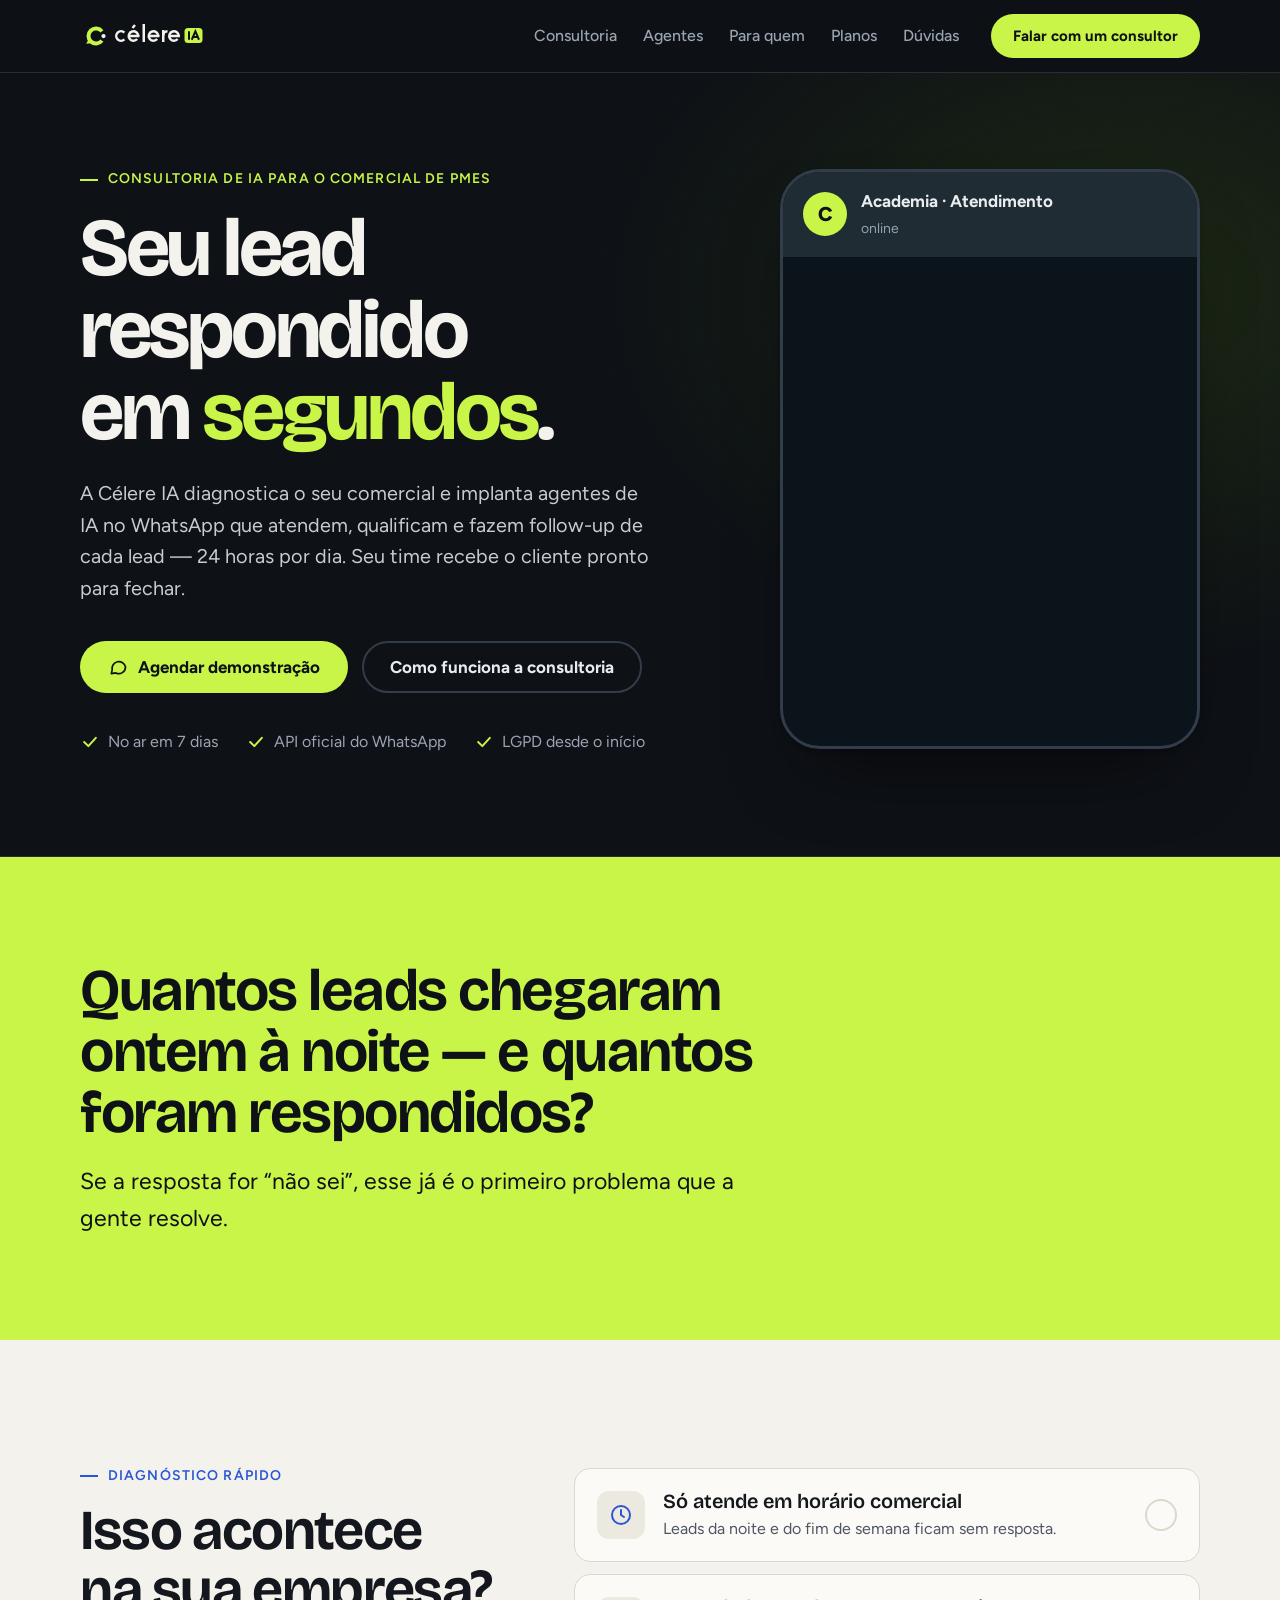
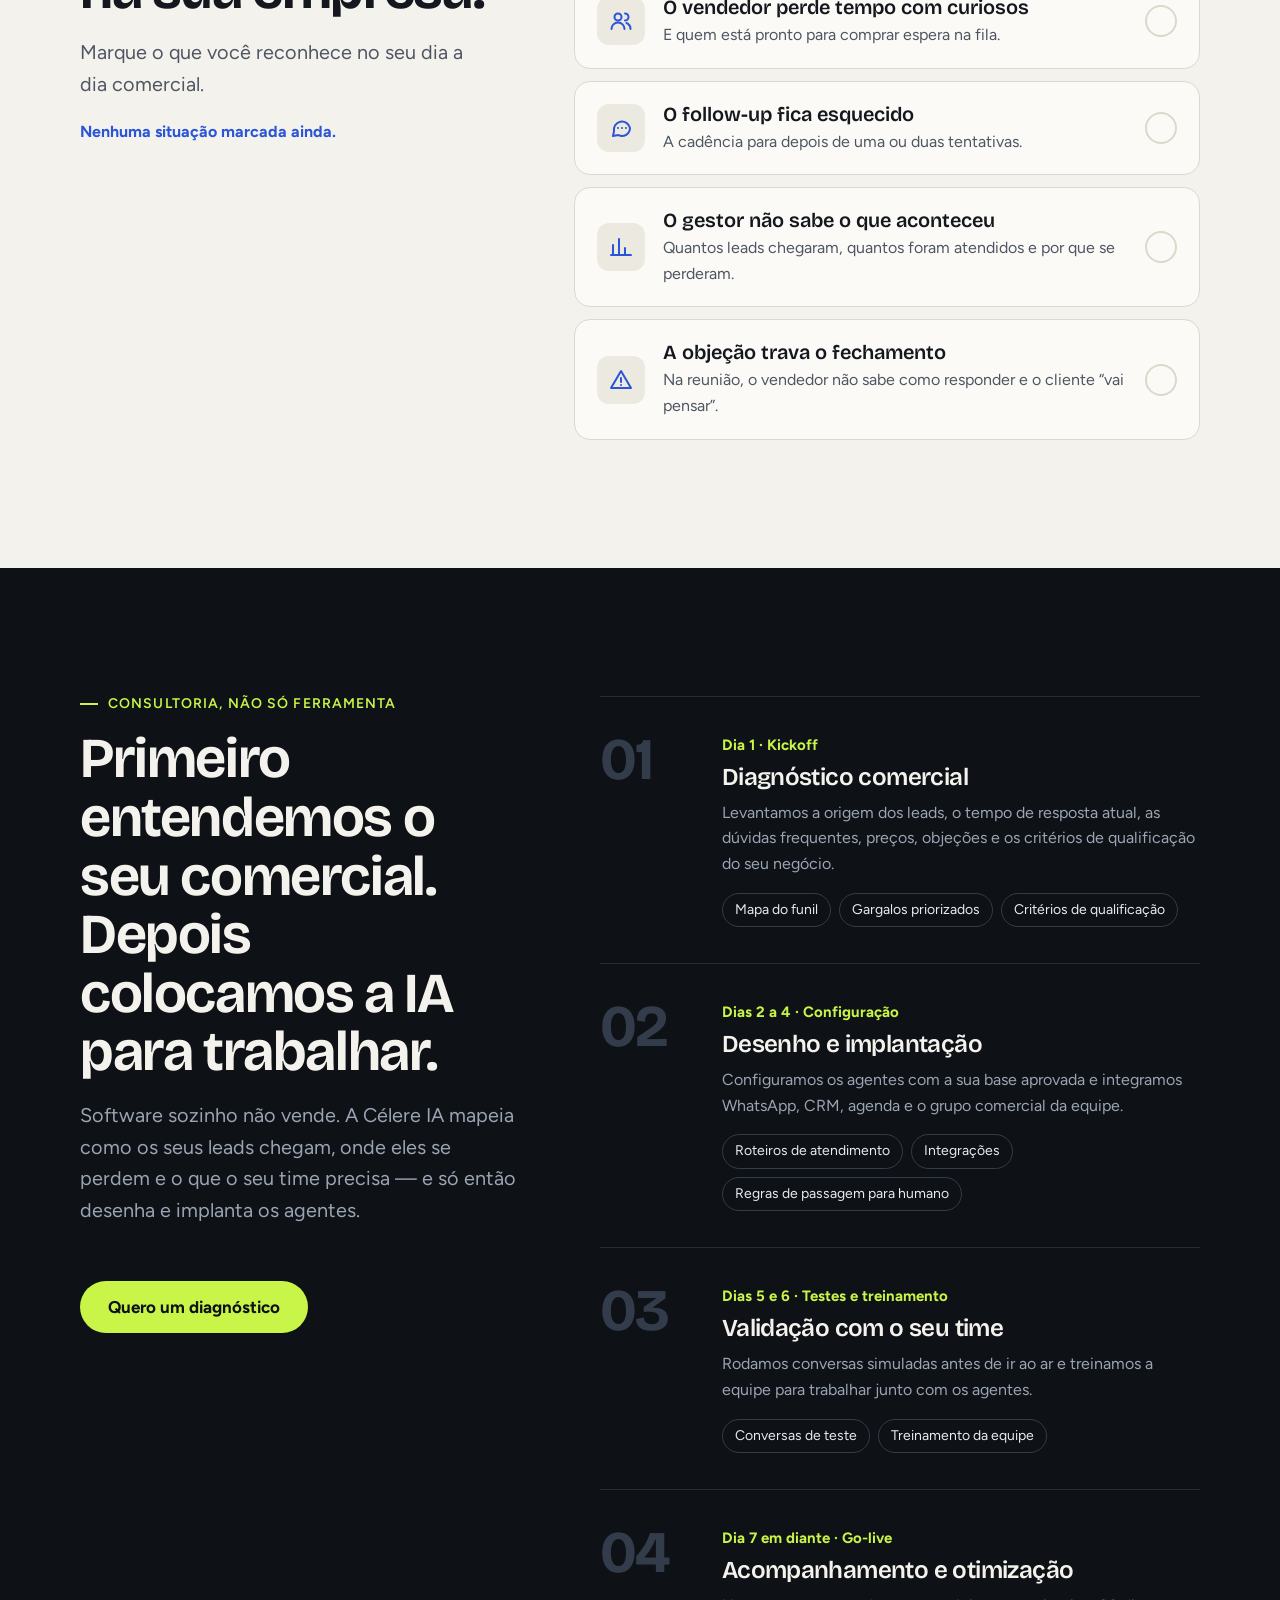
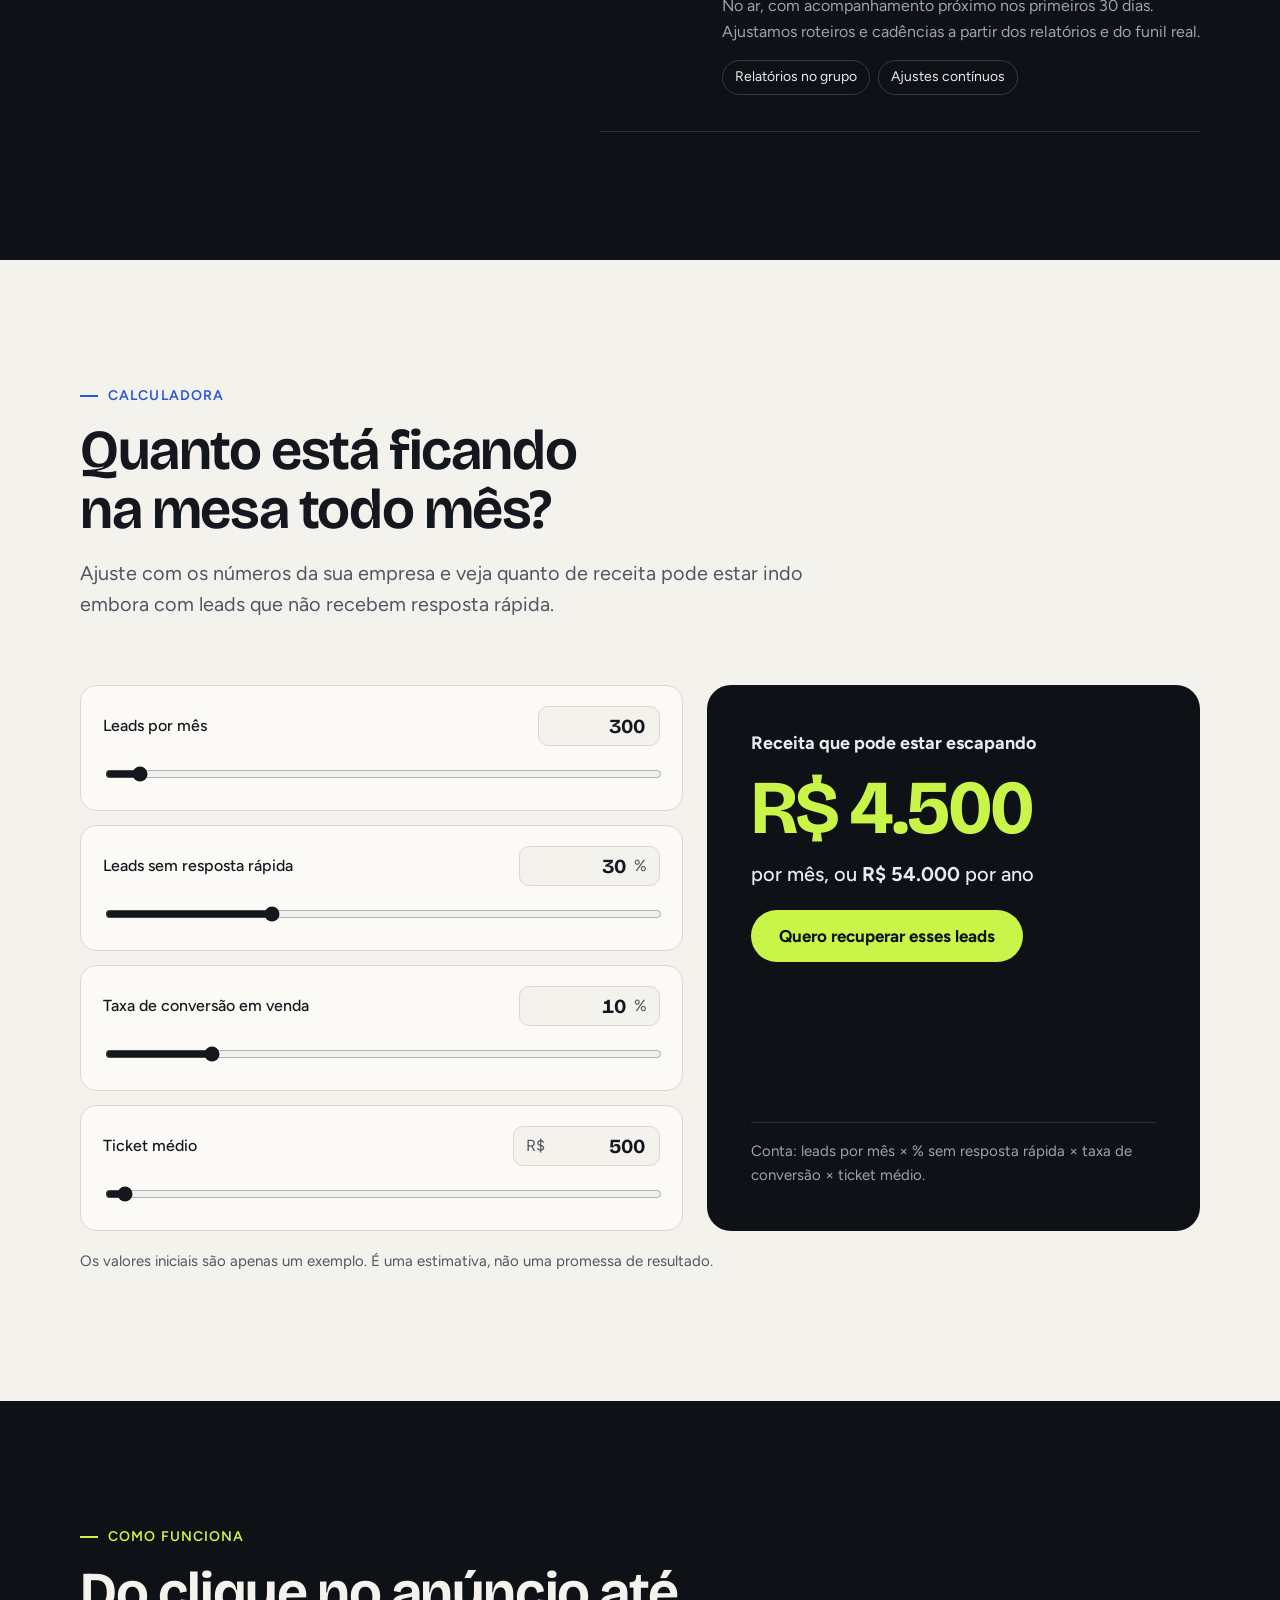
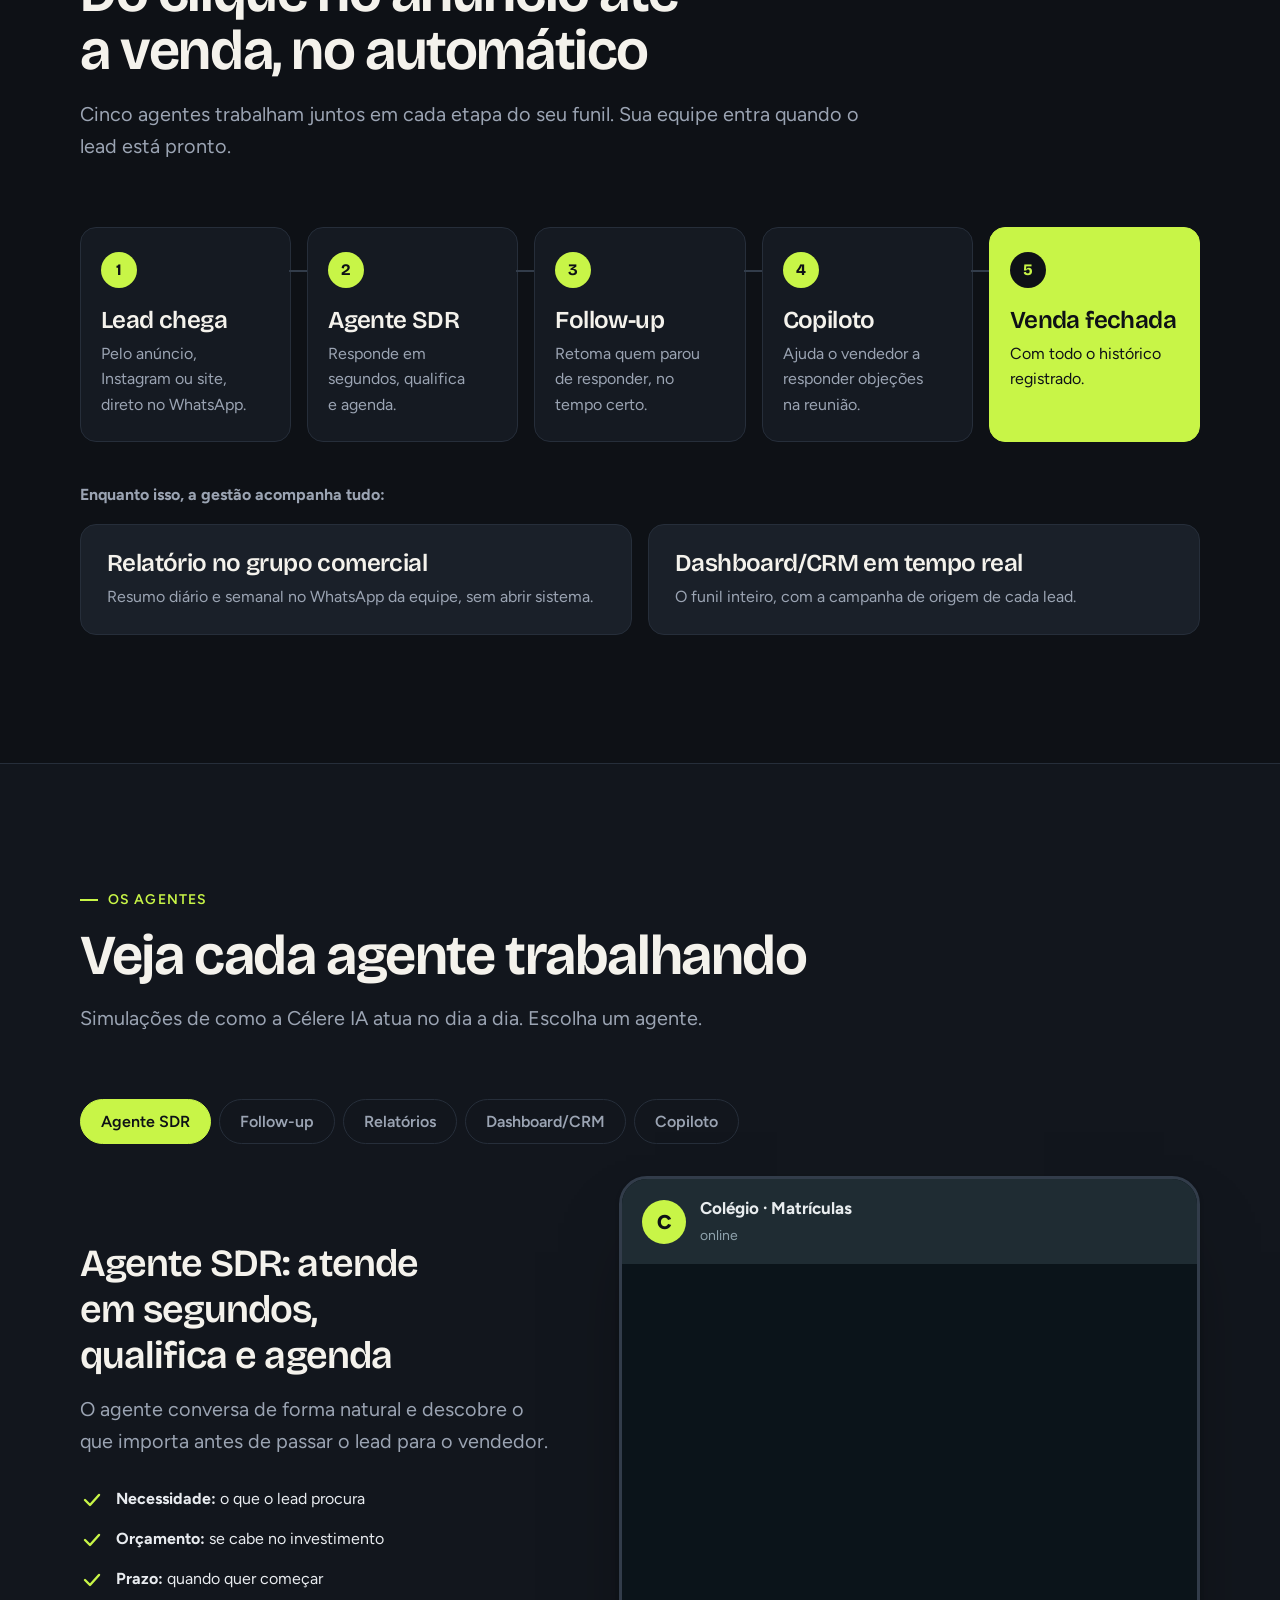
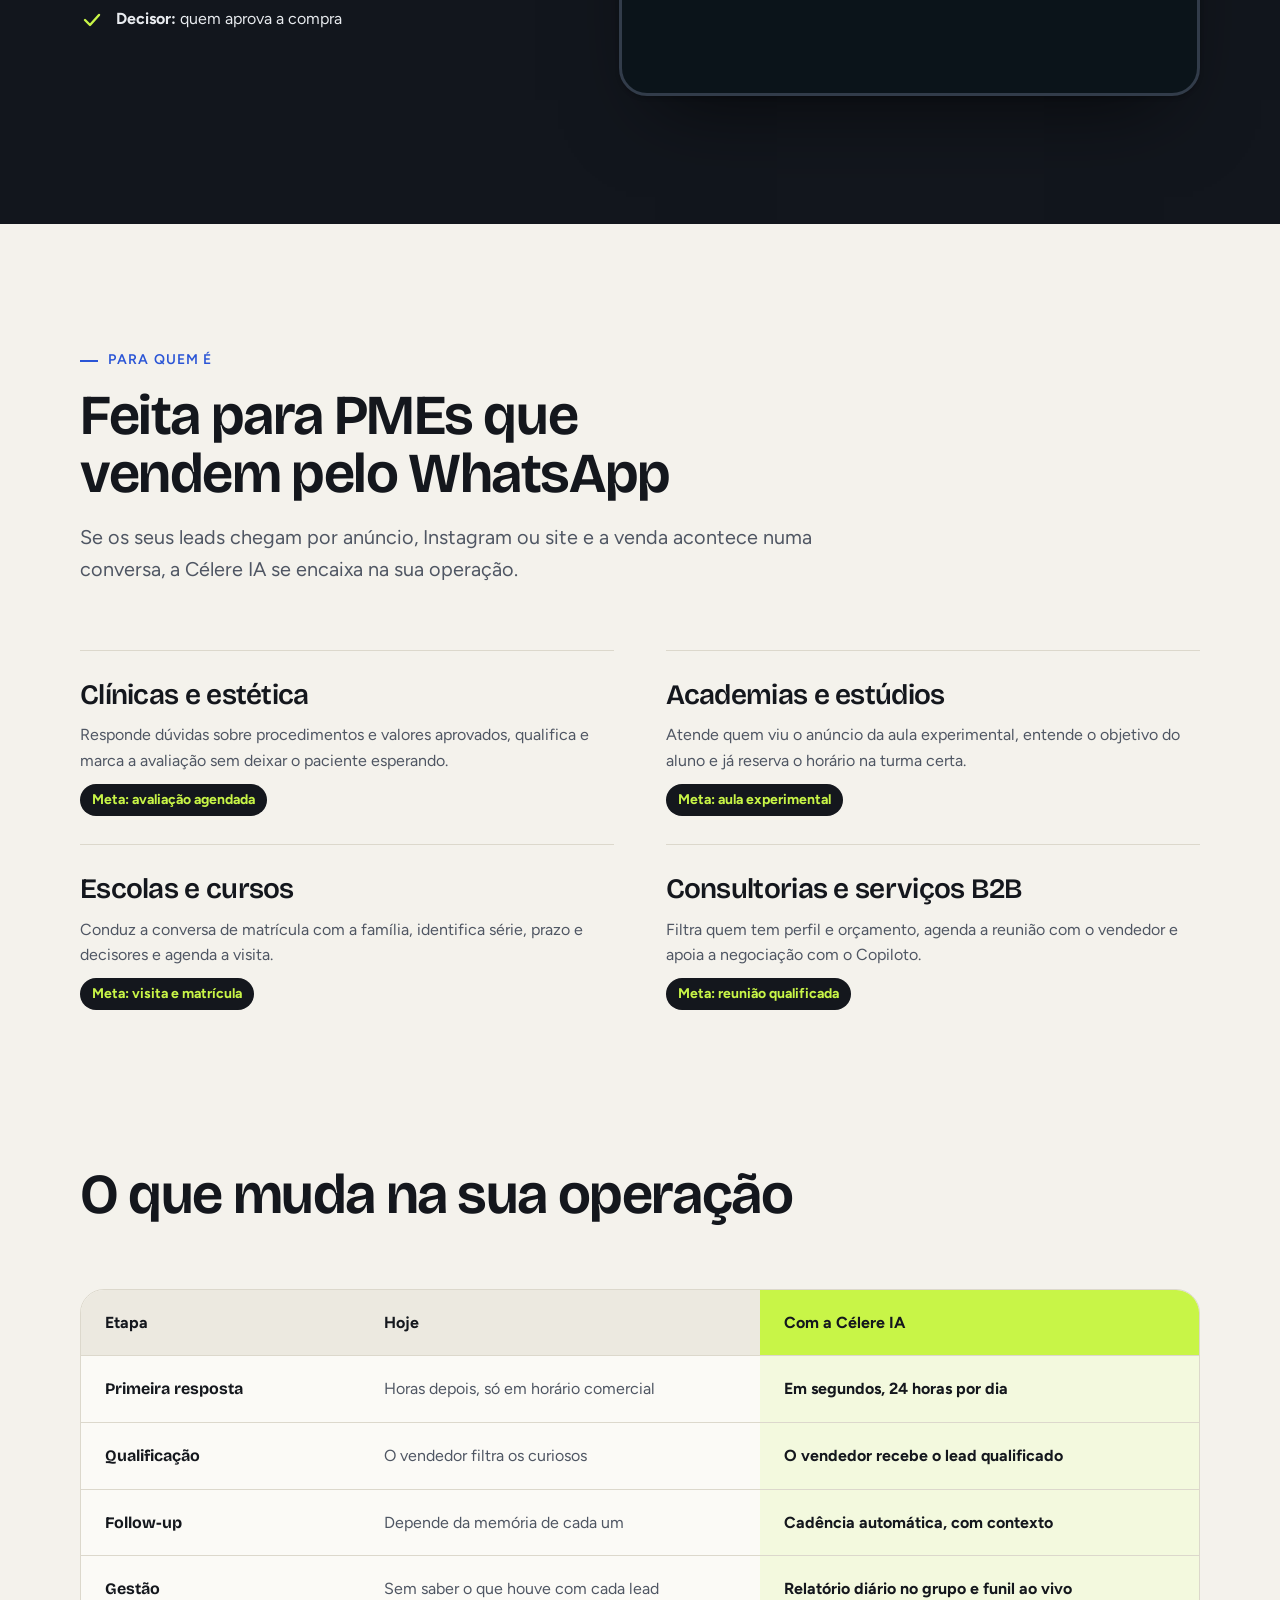
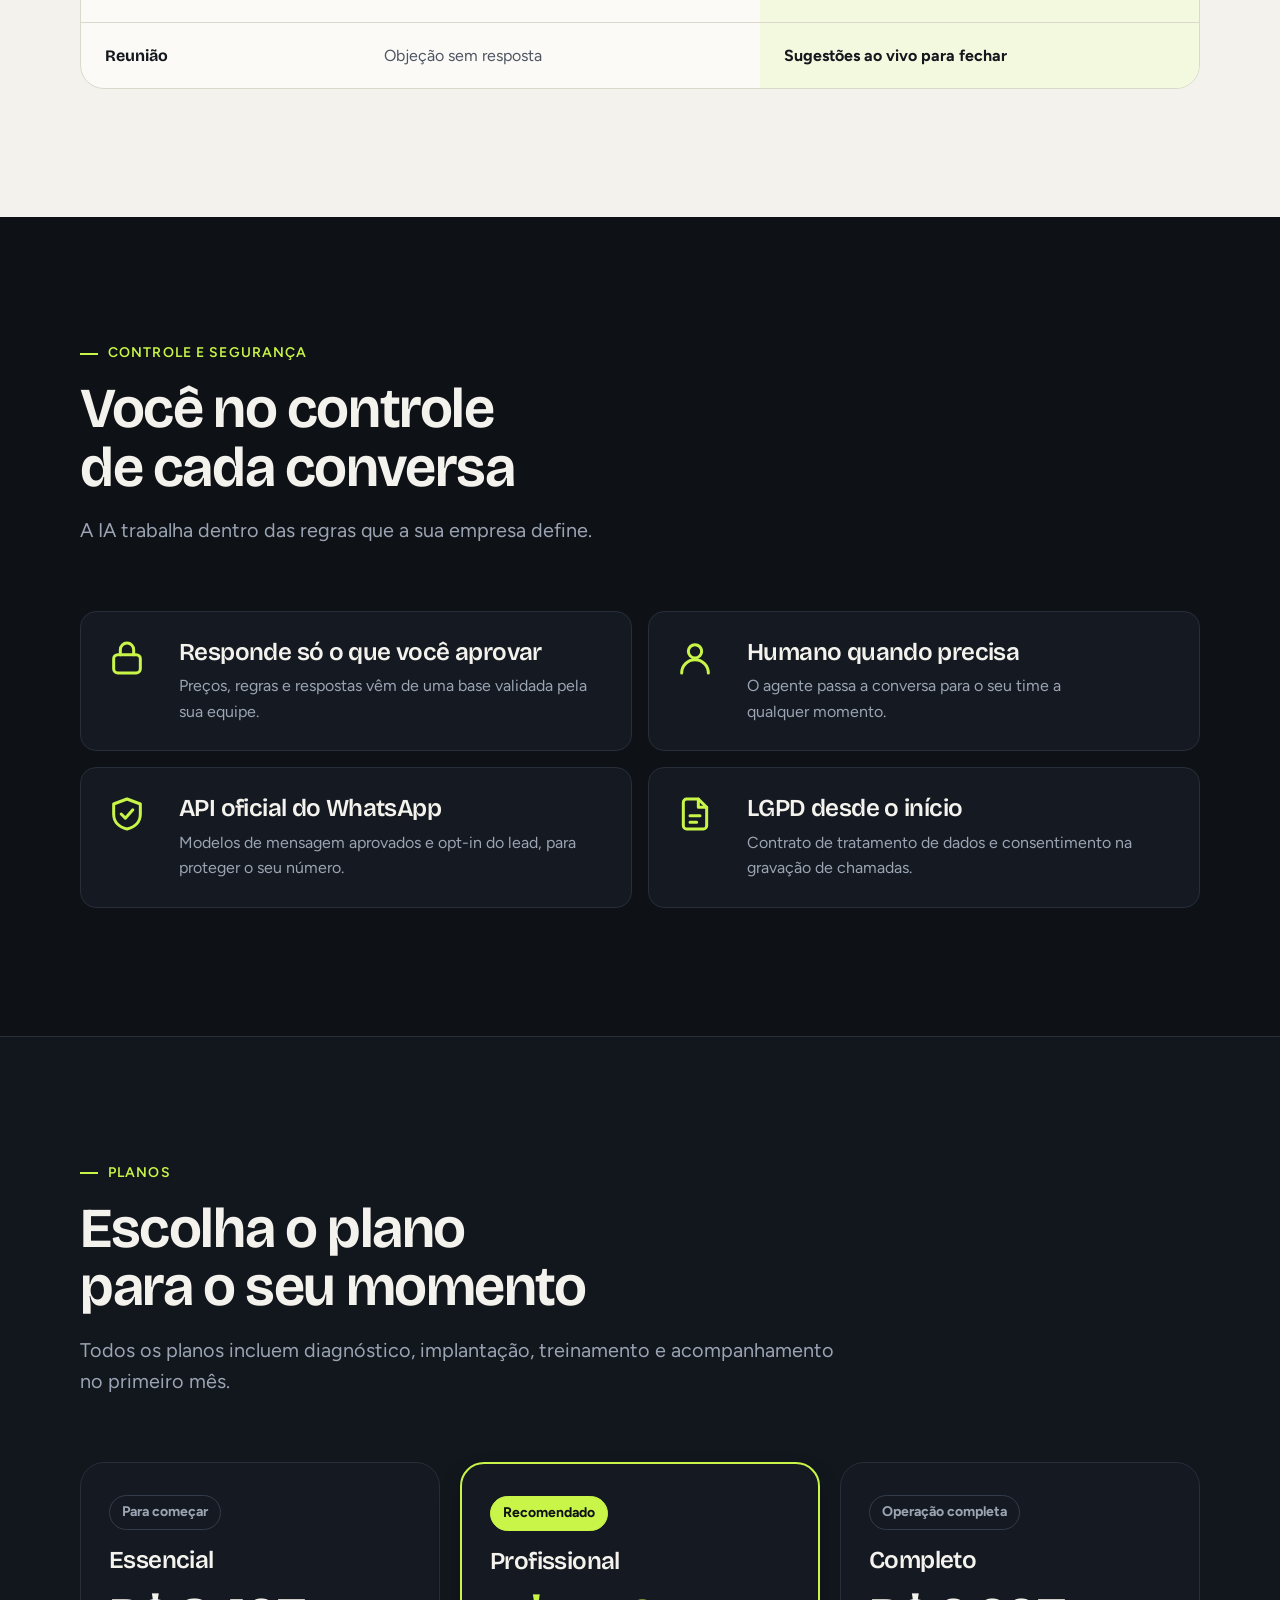
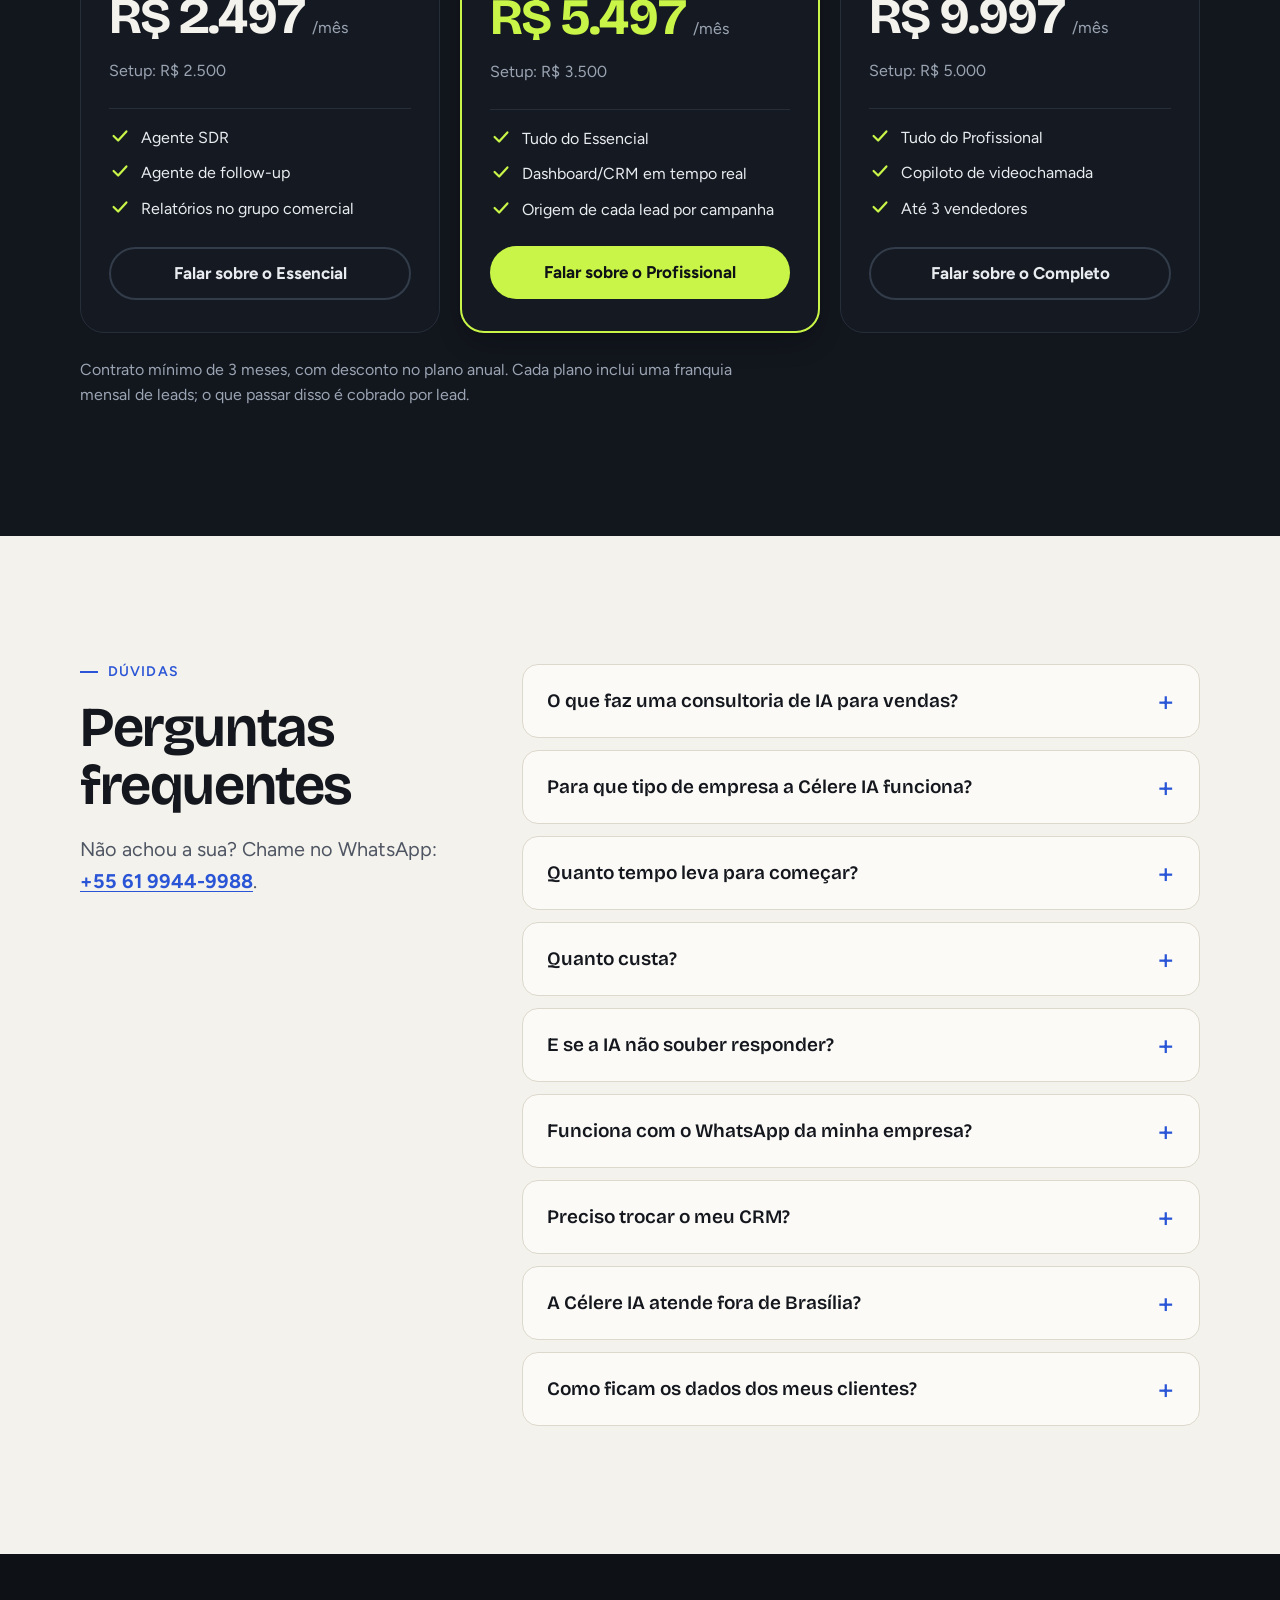
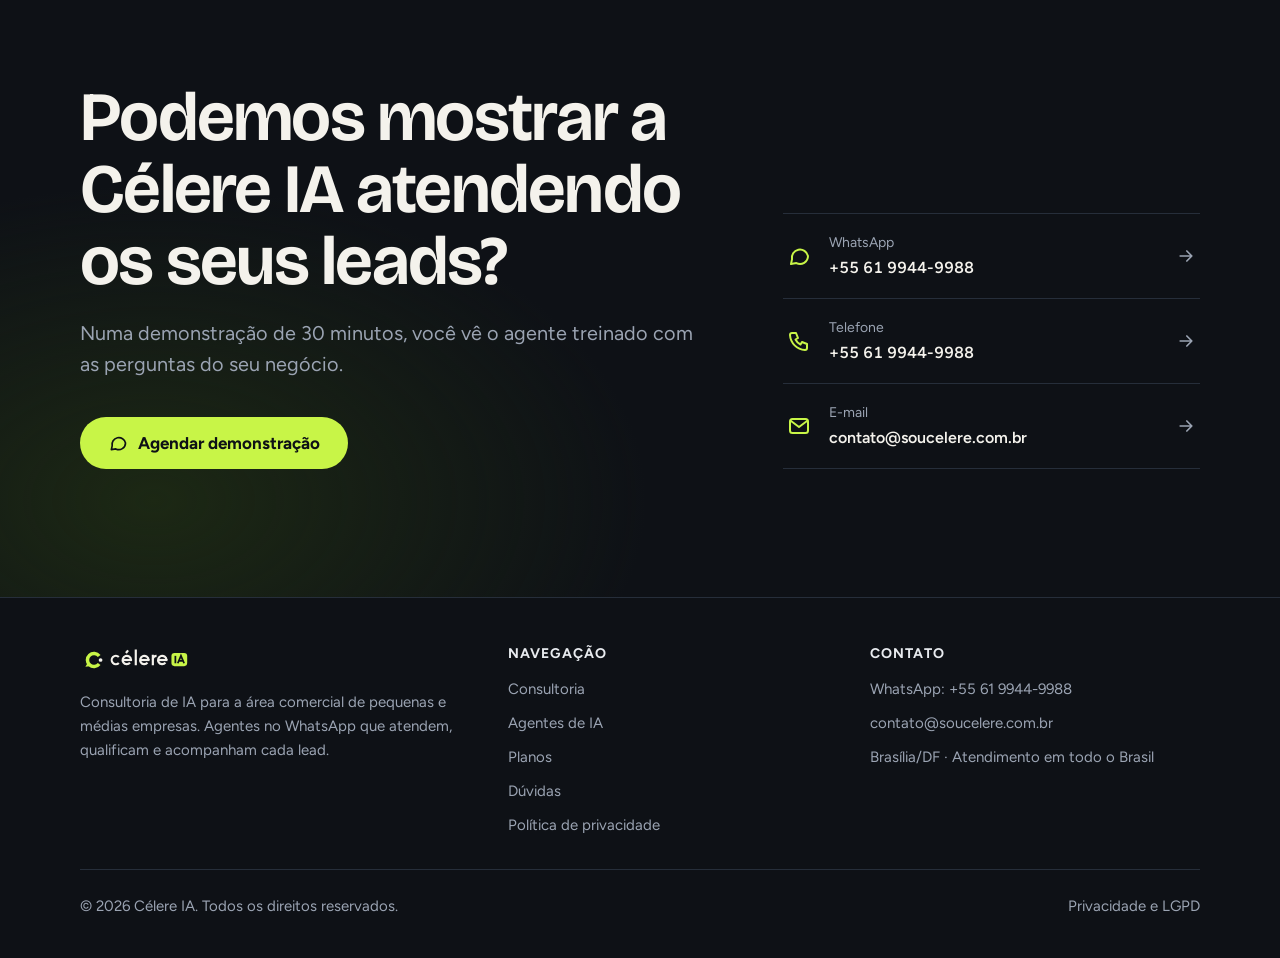
==== commit 227f9004: "Remove a seção de setup reduzido para os 5 primeiros clientes" ====
--- a/index.html
+++ b/index.html
@@ -698,17 +698,6 @@
   </div>
 </section>
 
-<!-- OFERTA -->
-<section class="faixa oferta" aria-labelledby="h-oferta">
-  <div class="wrap">
-    <p class="cinco" aria-hidden="true">5</p>
-    <div data-reveal>
-      <h2 id="h-oferta">Setup reduzido para os 5 primeiros clientes</h2>
-      <p>Condição de lançamento com acompanhamento próximo nos primeiros 30 dias. Em troca, pedimos um depoimento e autorização para usar os resultados em um case.</p>
-      <a class="btn btn-tinta" href="https://wa.me/556199449988?text=Ol%C3%A1%21%20Quero%20garantir%20uma%20das%205%20vagas%20com%20setup%20reduzido%20da%20C%C3%A9lere%20IA." target="_blank" rel="noopener noreferrer">Quero uma das vagas</a>
-    </div>
-  </div>
-</section>
 
 <!-- DÚVIDAS -->
 <section class="sec claro" id="duvidas" aria-labelledby="h-faq">
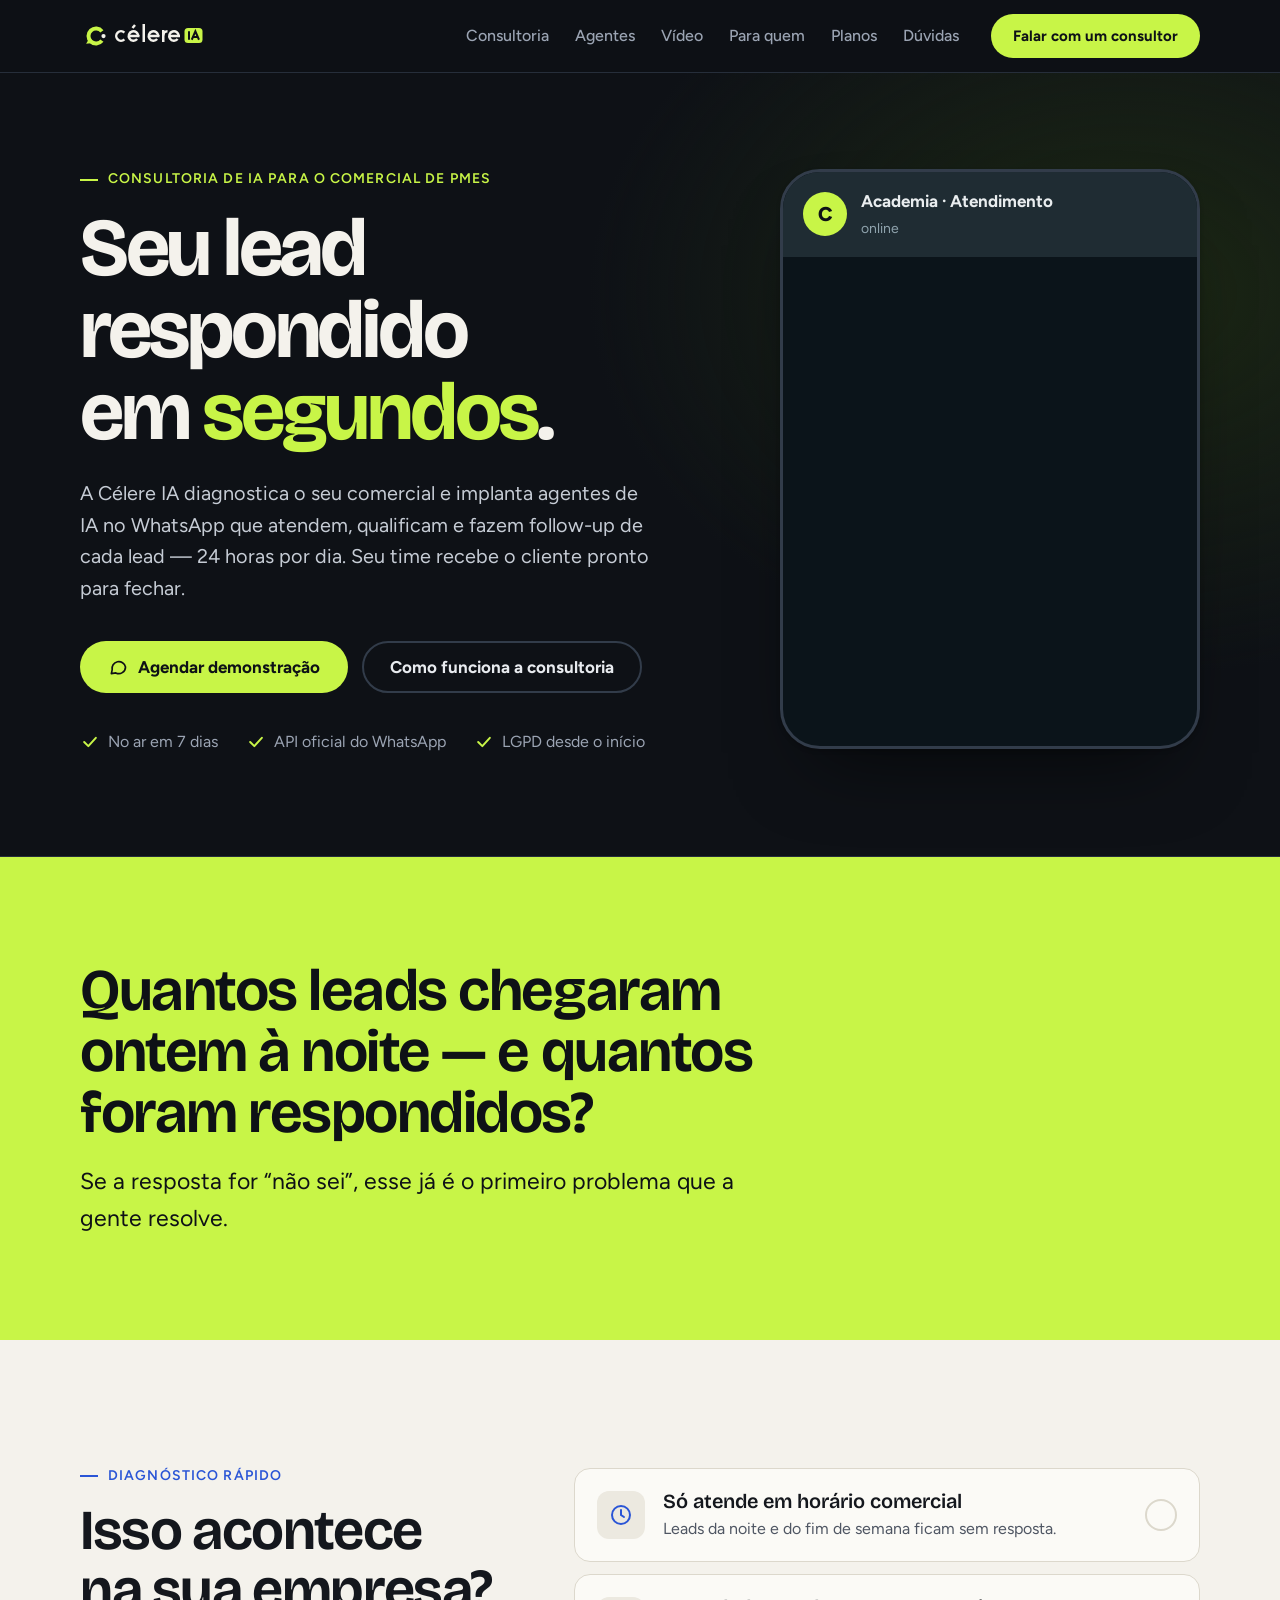
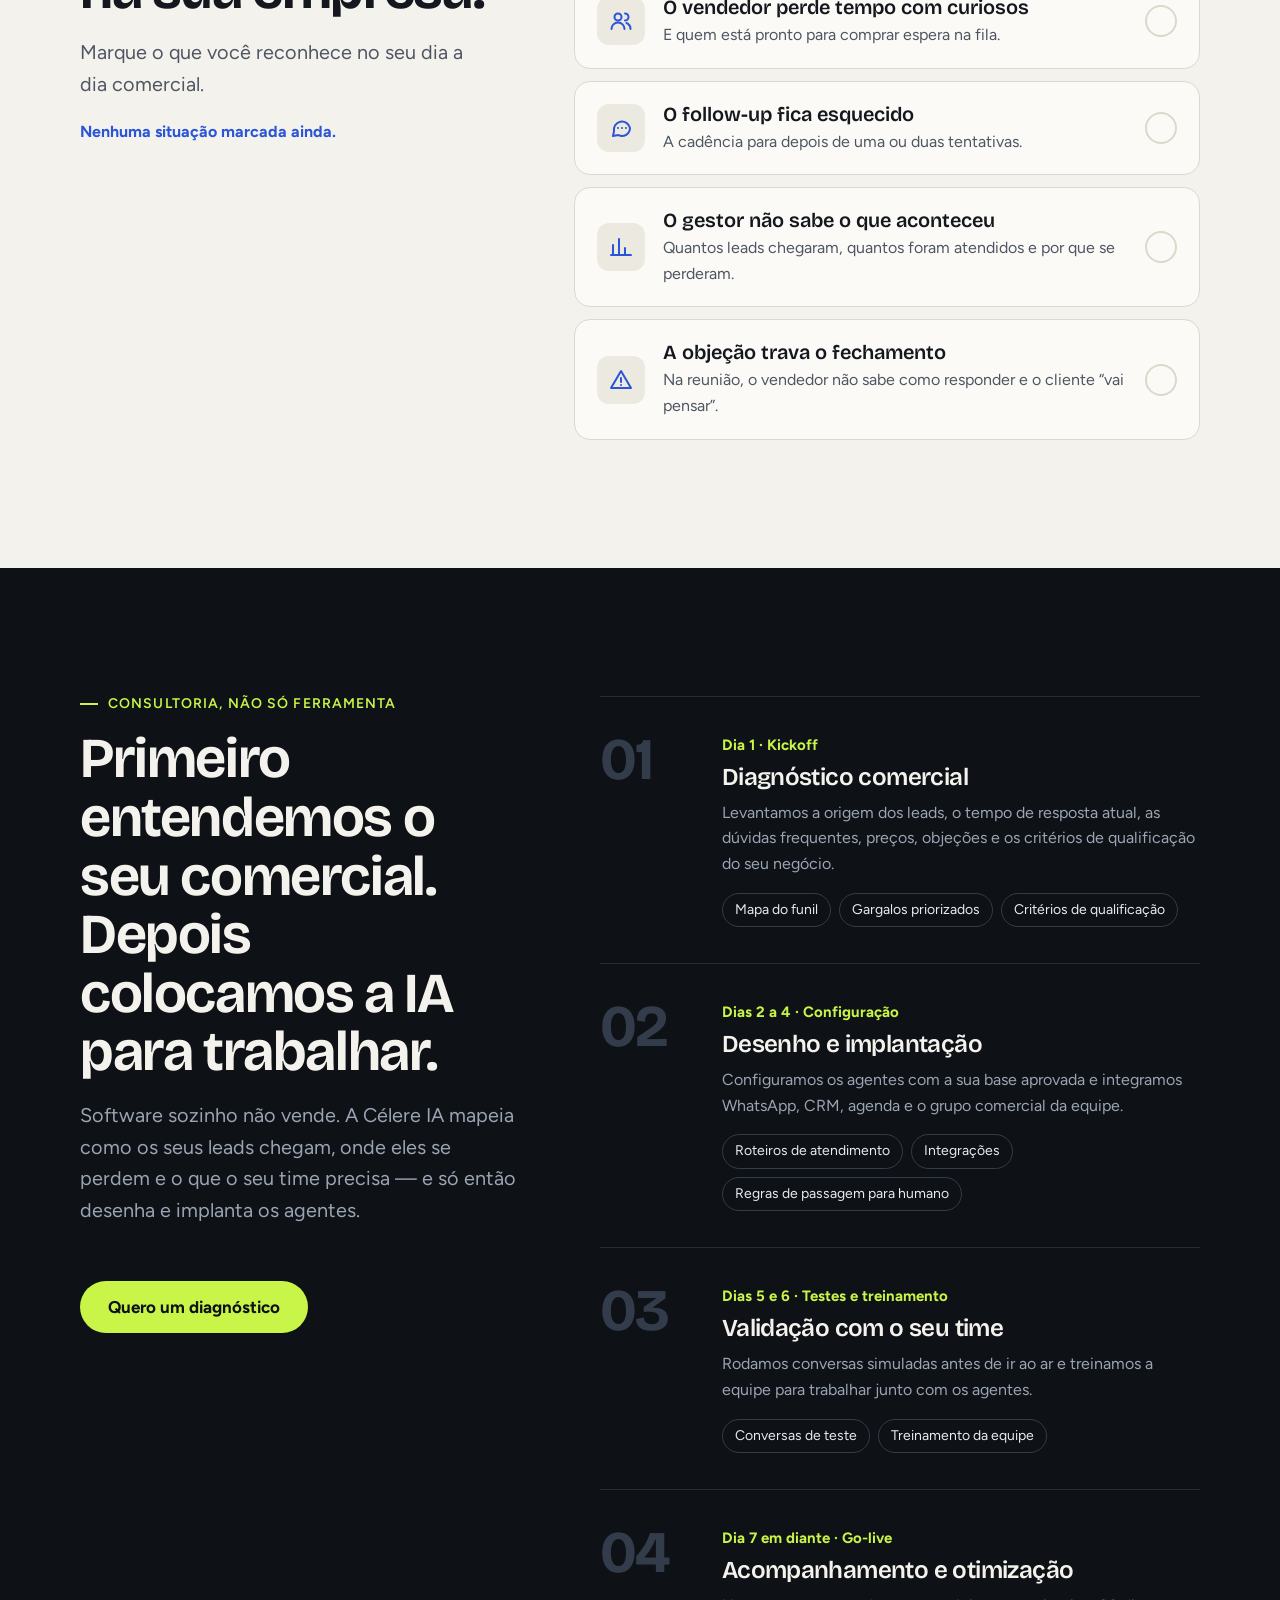
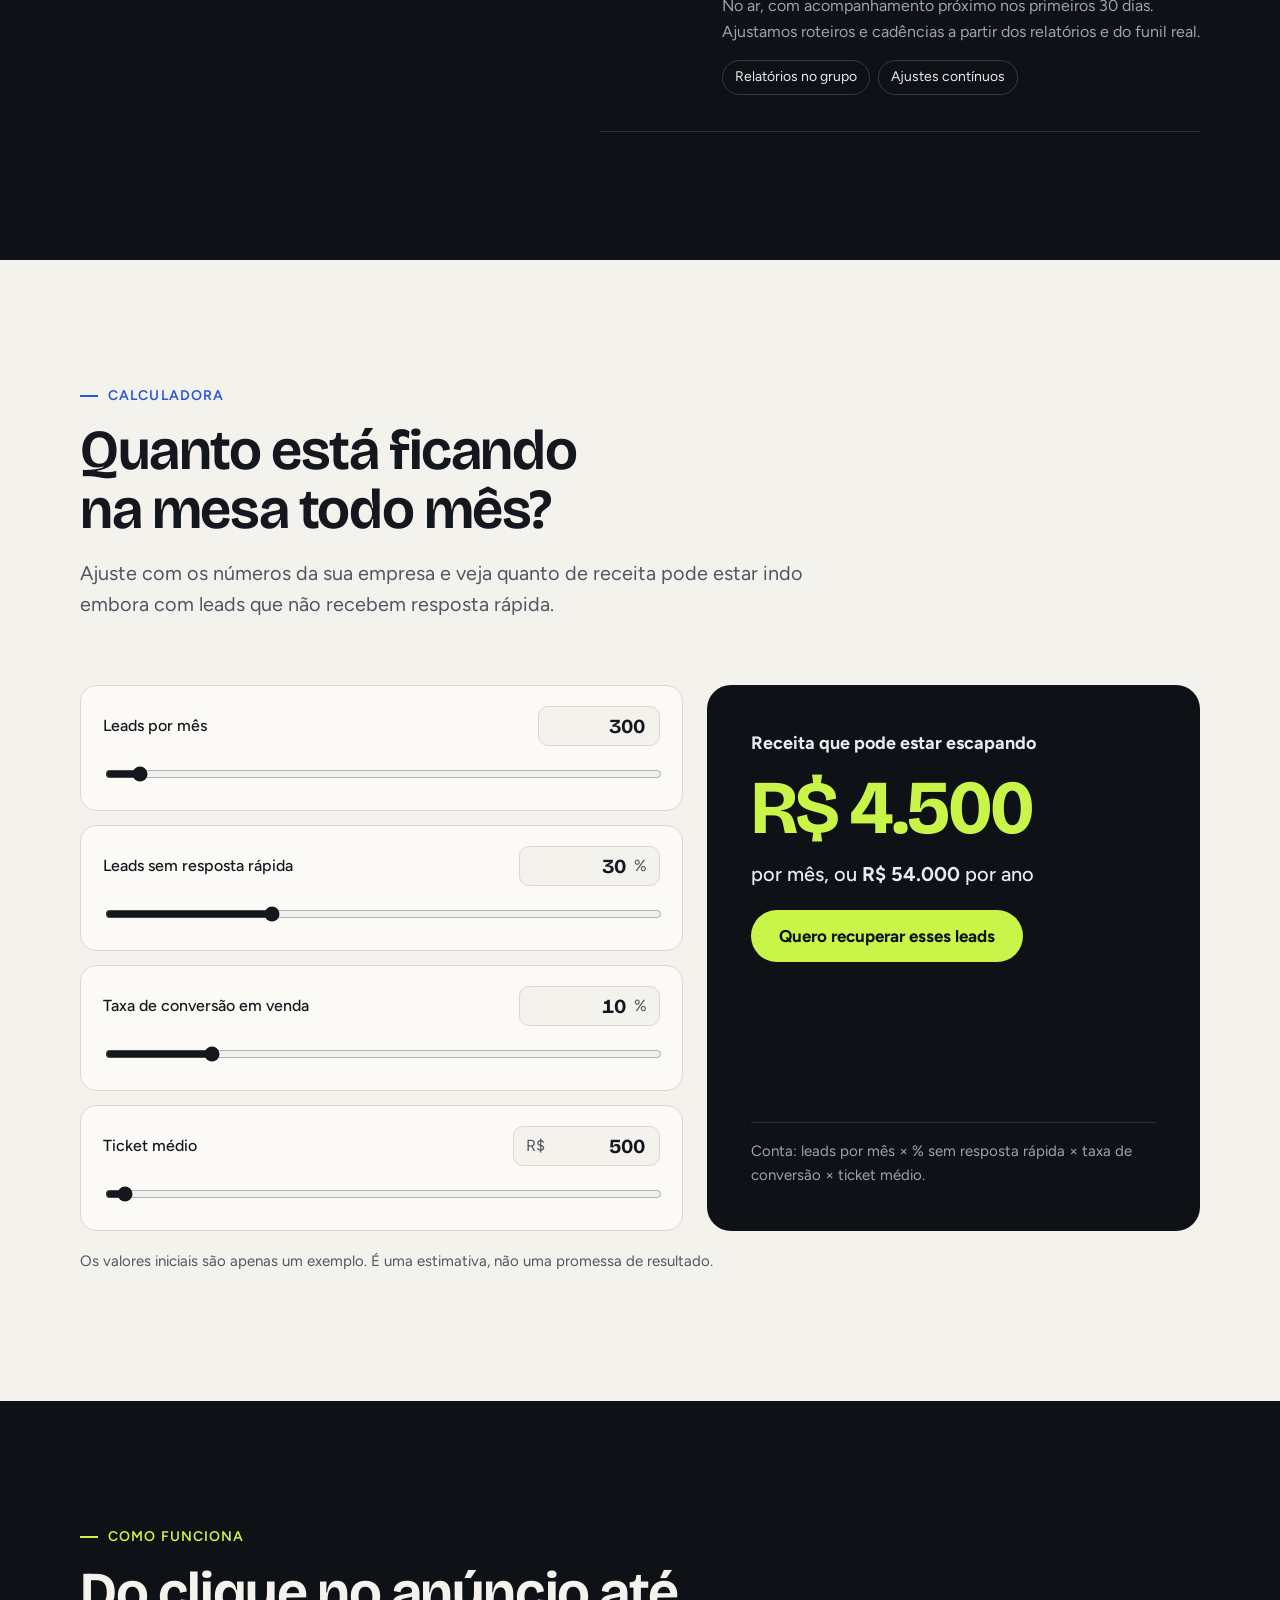
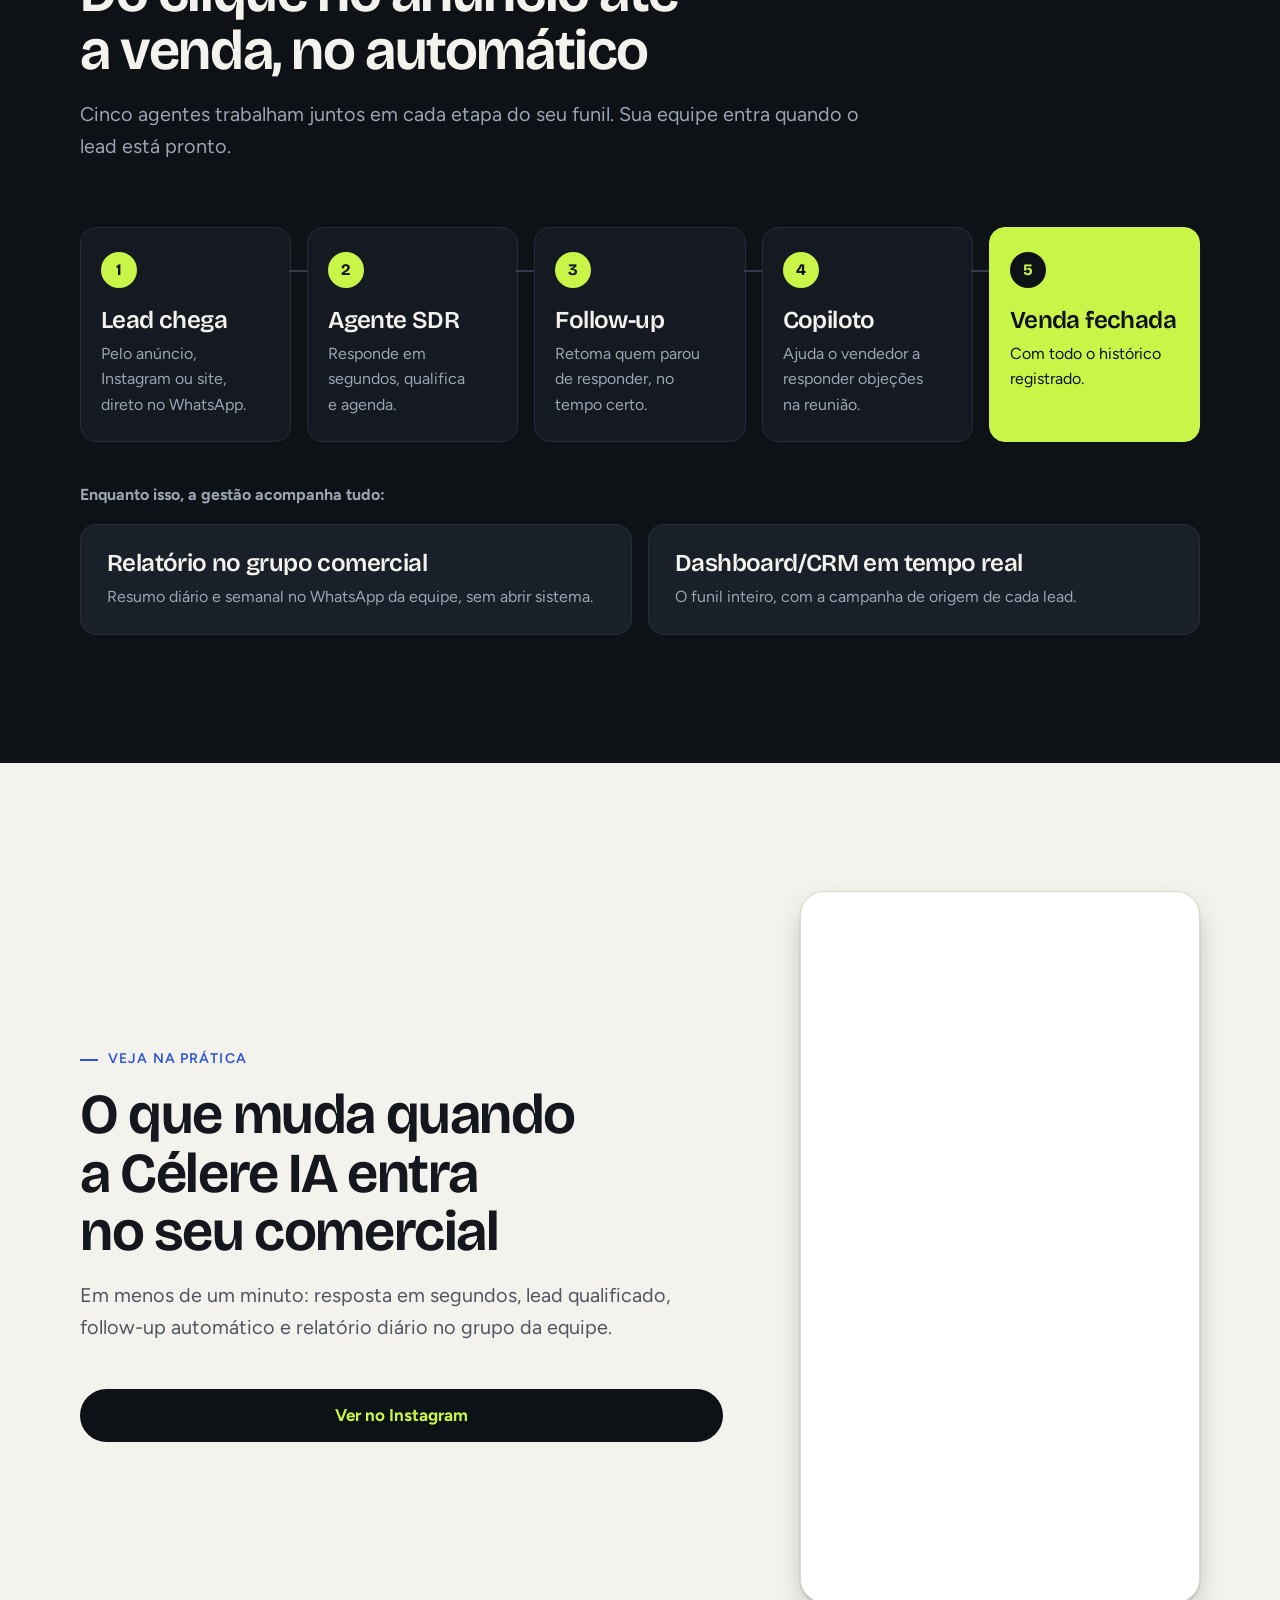
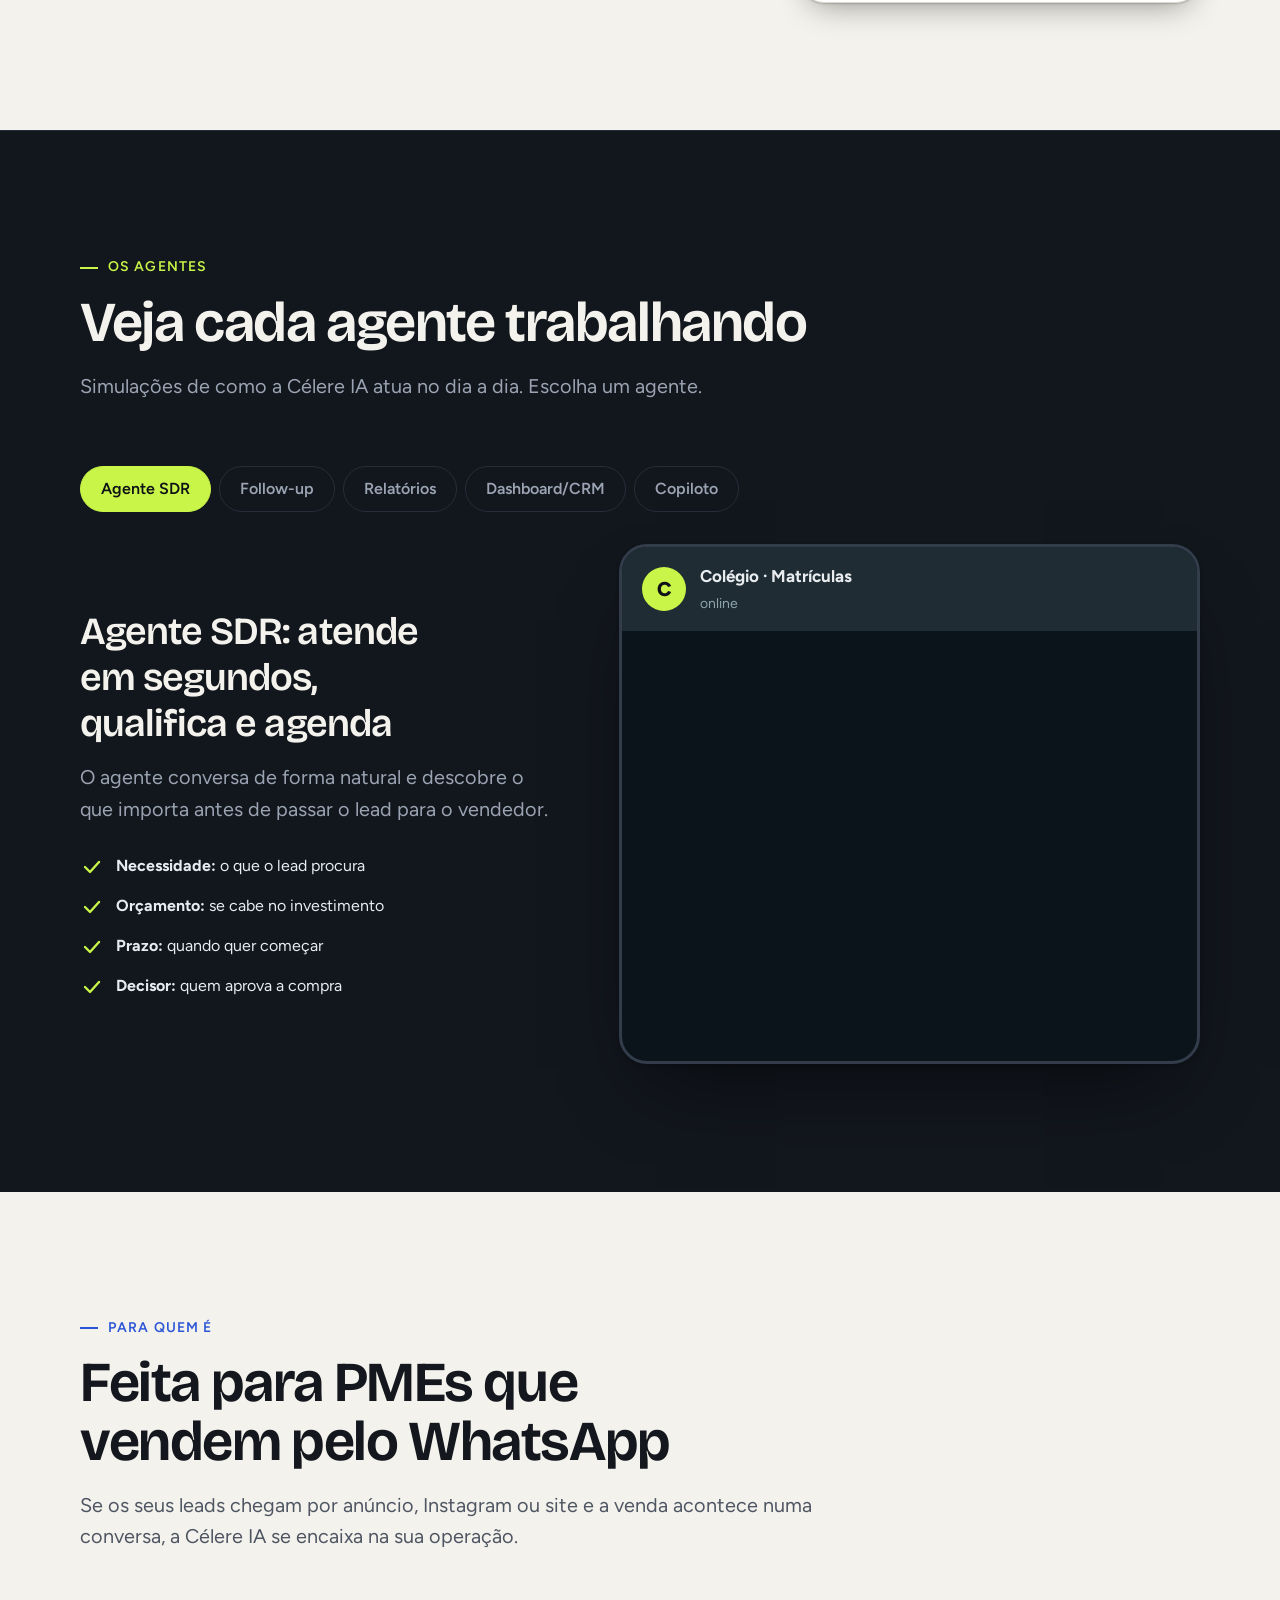
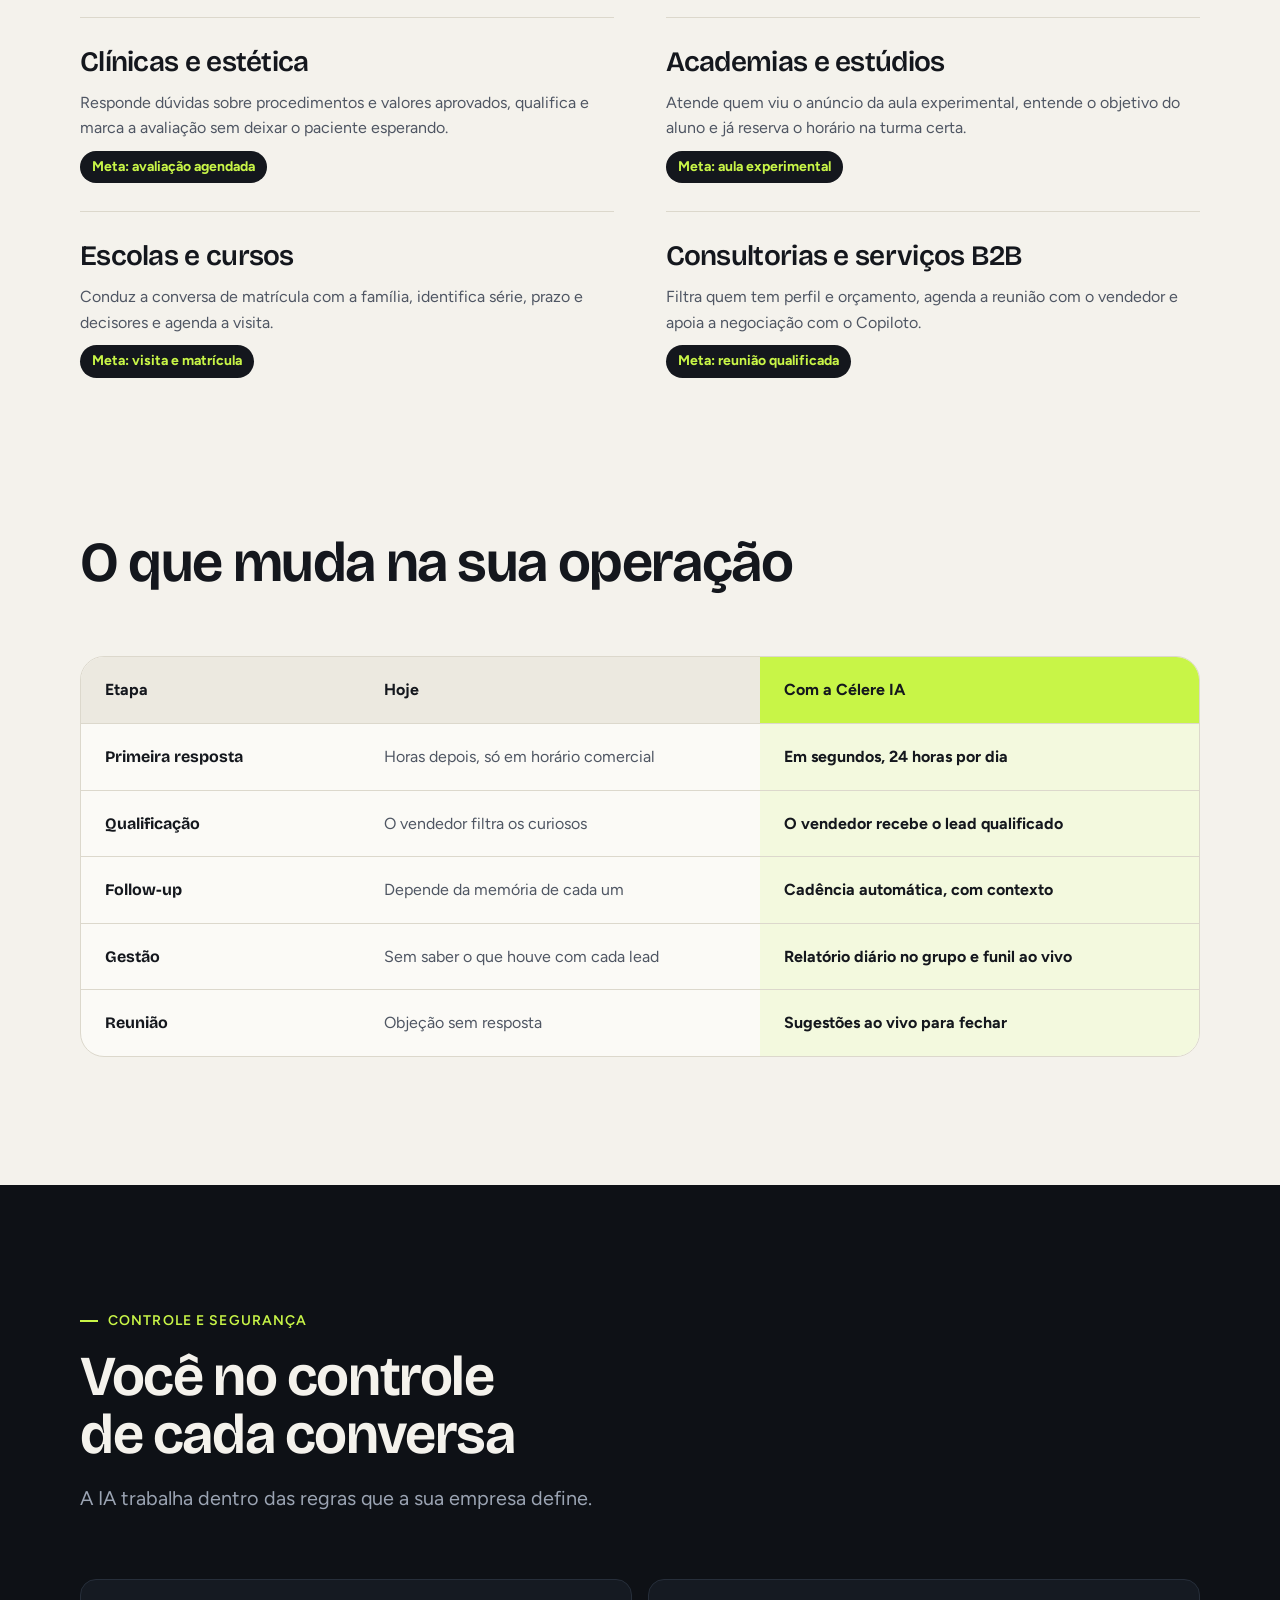
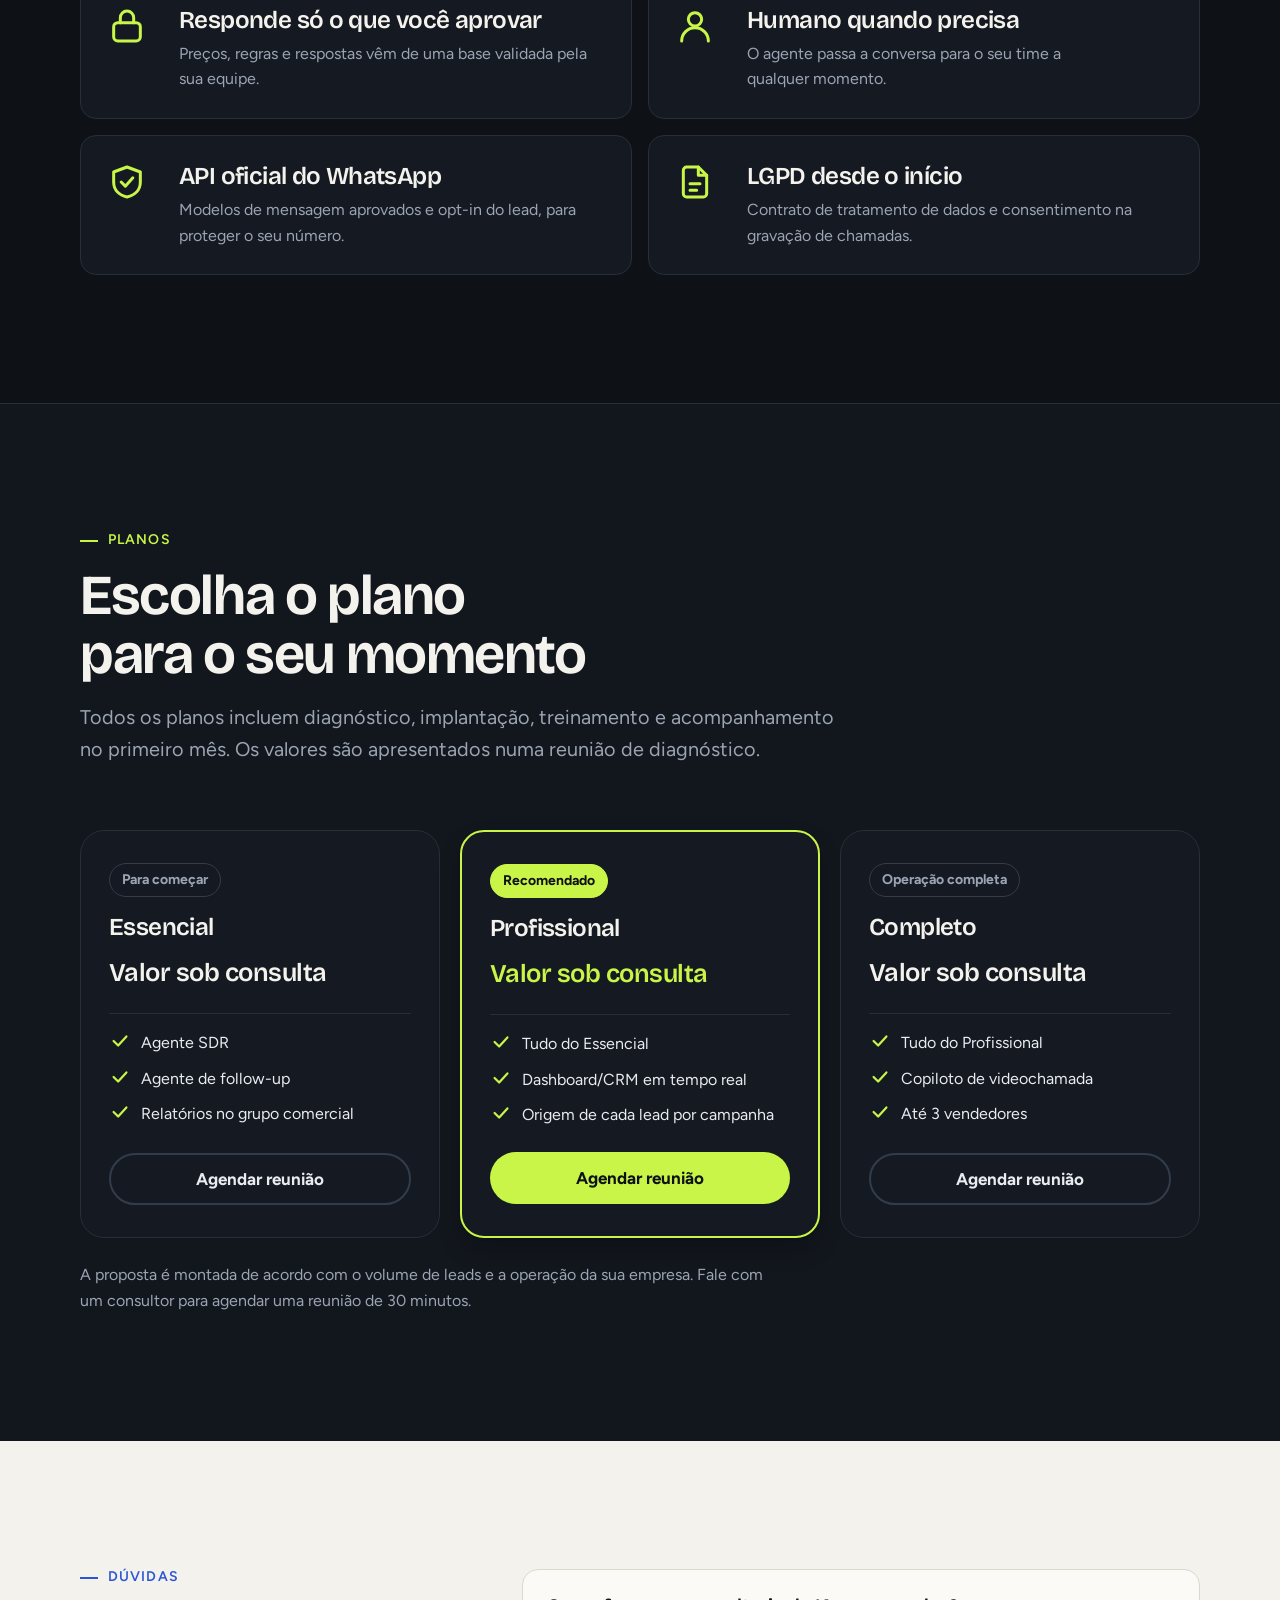
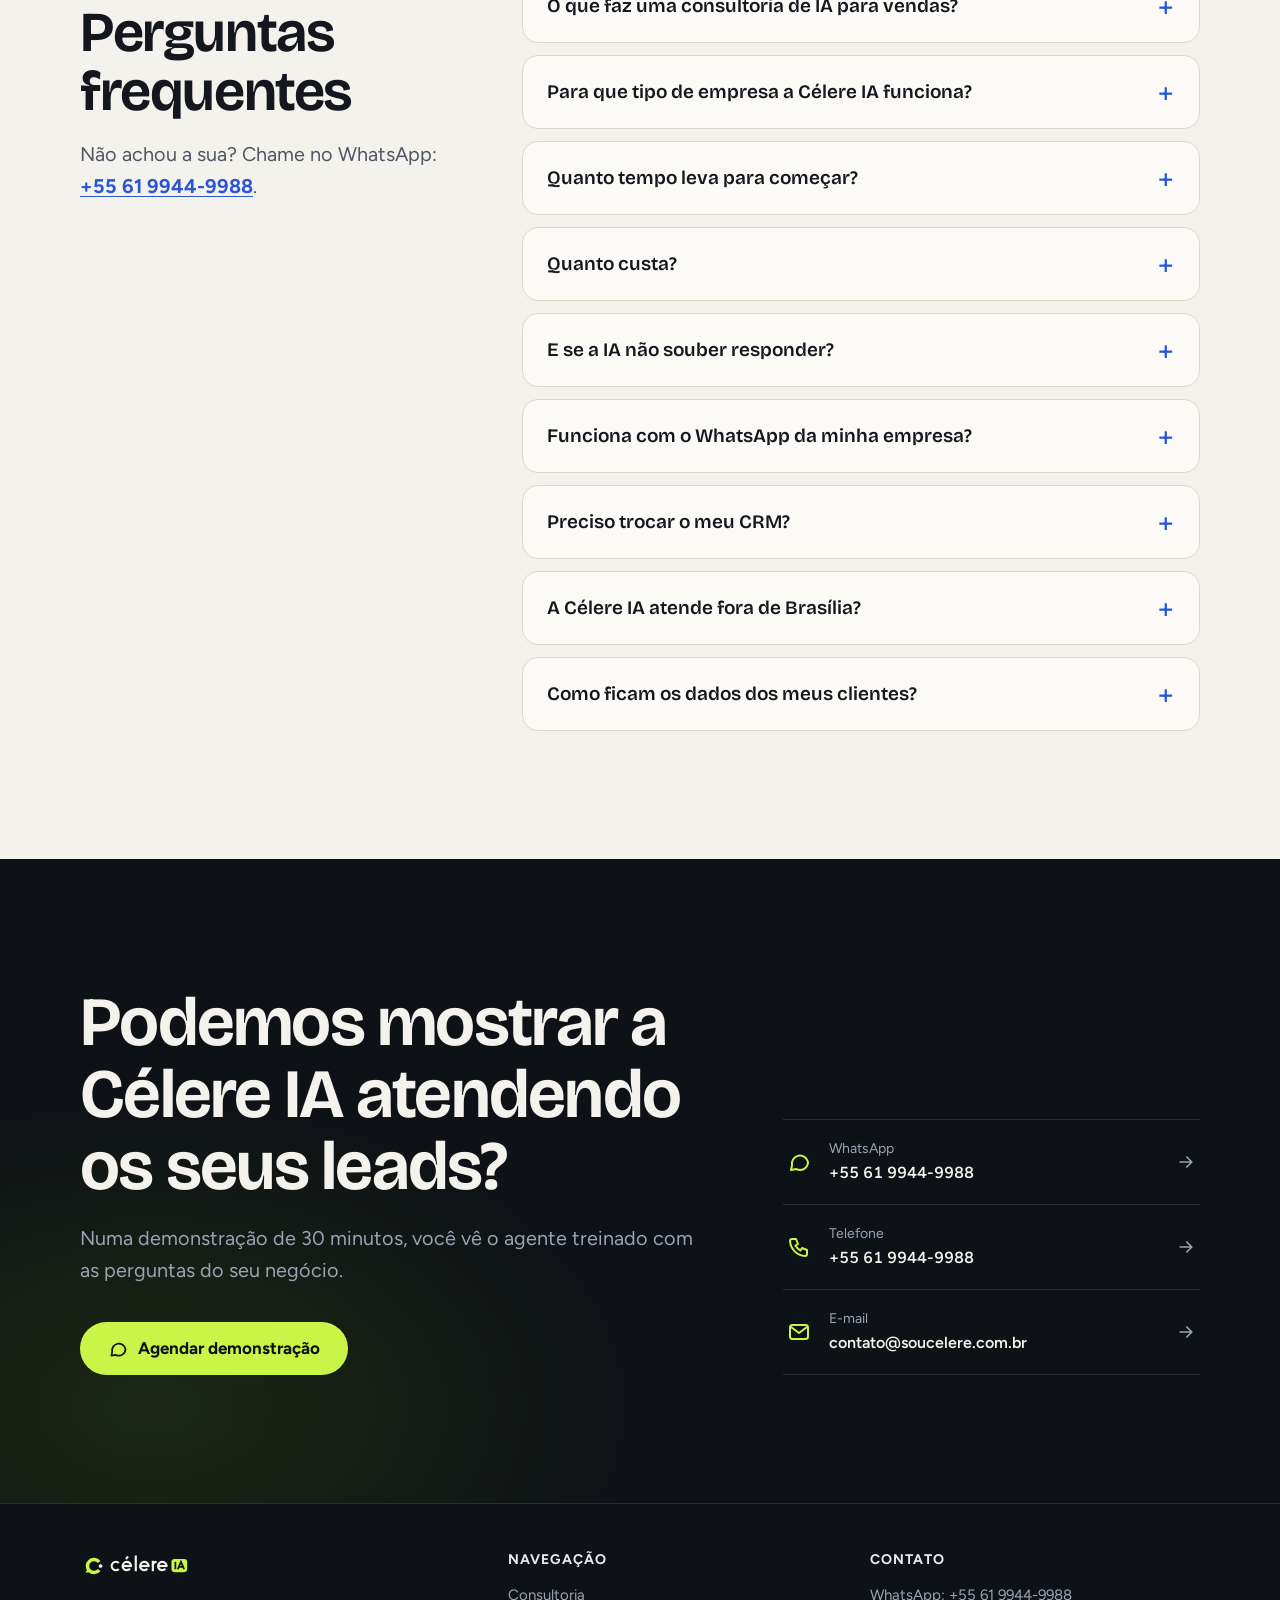
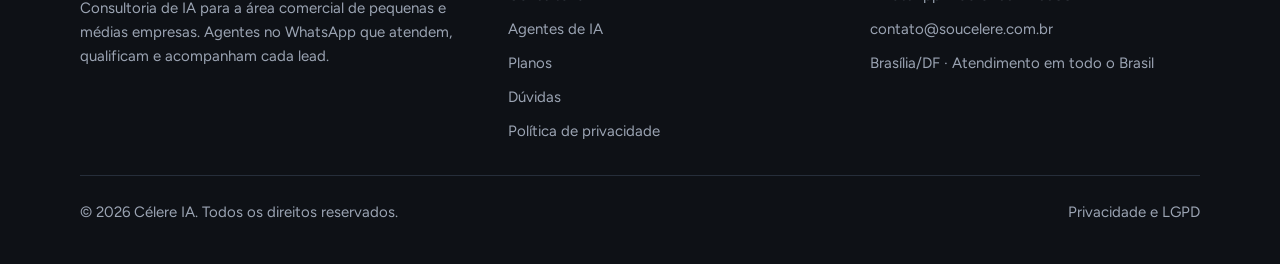
==== commit 7fdebf6b: "Remove preços públicos (valores só em reunião) e adiciona seção de vídeo do Instagram - Planos: 'Val" ====
--- a/index.html
+++ b/index.html
@@ -5,31 +5,31 @@
 <meta name="viewport" content="width=device-width, initial-scale=1, viewport-fit=cover">
 <title>Consultoria de IA para vendas em PMEs | Célere IA</title>
 <meta name="description" content="Consultoria de IA para a área comercial de PMEs: agentes que atendem e qualificam leads no WhatsApp em segundos, follow-up, CRM e relatórios. No ar em 7 dias.">
-<link rel="canonical" href="https://soucelere.com.br/">
+<link rel="canonical" href="https://soucelere.app/">
 <meta name="robots" content="index, follow, max-image-preview:large, max-snippet:-1, max-video-preview:-1">
 <meta name="author" content="Célere IA">
 <meta name="referrer" content="strict-origin-when-cross-origin">
 <meta name="format-detection" content="telephone=no">
 <meta name="geo.region" content="BR-DF">
 <meta name="geo.placename" content="Brasília">
-<link rel="alternate" hreflang="pt-BR" href="https://soucelere.com.br/">
-<link rel="alternate" hreflang="x-default" href="https://soucelere.com.br/">
+<link rel="alternate" hreflang="pt-BR" href="https://soucelere.app/">
+<link rel="alternate" hreflang="x-default" href="https://soucelere.app/">
 
 <!-- Open Graph / WhatsApp / Facebook / LinkedIn -->
 <meta property="og:type" content="website">
 <meta property="og:locale" content="pt_BR">
 <meta property="og:site_name" content="Célere IA">
-<meta property="og:url" content="https://soucelere.com.br/">
+<meta property="og:url" content="https://soucelere.app/">
 <meta property="og:title" content="Célere IA — Consultoria de IA para o comercial de PMEs">
 <meta property="og:description" content="Agentes de IA que atendem, qualificam e acompanham seus leads no WhatsApp, 24 horas por dia. Diagnóstico, implantação em 7 dias e acompanhamento.">
-<meta property="og:image" content="https://soucelere.com.br/assets/img/og-celere.png">
+<meta property="og:image" content="https://soucelere.app/assets/img/og-celere.png">
 <meta property="og:image:width" content="1200">
 <meta property="og:image:height" content="630">
 <meta property="og:image:alt" content="Célere IA: seu lead respondido em segundos no WhatsApp">
 <meta name="twitter:card" content="summary_large_image">
 <meta name="twitter:title" content="Célere IA — Consultoria de IA para o comercial de PMEs">
 <meta name="twitter:description" content="Agentes de IA que atendem, qualificam e acompanham seus leads no WhatsApp, 24 horas por dia.">
-<meta name="twitter:image" content="https://soucelere.com.br/assets/img/og-celere.png">
+<meta name="twitter:image" content="https://soucelere.app/assets/img/og-celere.png">
 
 <meta name="theme-color" content="#0E1116">
 <link rel="icon" href="/favicon.svg" type="image/svg+xml">
@@ -40,8 +40,8 @@
 <link rel="preconnect" href="https://fonts.googleapis.com">
 <link rel="preconnect" href="https://fonts.gstatic.com" crossorigin>
 <link rel="stylesheet" href="https://fonts.googleapis.com/css2?family=Bricolage+Grotesque:opsz,wght@12..96,500..800&amp;family=Figtree:wght@400..700&amp;display=swap">
-<link rel="stylesheet" href="/assets/css/site.css?v=2">
-<script src="/assets/js/site.js?v=2" defer></script>
+<link rel="stylesheet" href="/assets/css/site.css?v=4">
+<script src="/assets/js/site.js?v=4" defer></script>
 
 <!-- Dados estruturados: Google, Bing e assistentes de IA -->
 <script type="application/ld+json">
@@ -53,20 +53,20 @@
     "Organization",
     "ProfessionalService"
    ],
-   "@id": "https://soucelere.com.br/#organizacao",
+   "@id": "https://soucelere.app/#organizacao",
    "name": "Célere IA",
    "alternateName": [
     "Celere IA",
     "CÉLERE IA"
    ],
-   "url": "https://soucelere.com.br/",
+   "url": "https://soucelere.app/",
    "logo": {
     "@type": "ImageObject",
-    "url": "https://soucelere.com.br/assets/img/logo-512.png",
+    "url": "https://soucelere.app/assets/img/logo-512.png",
     "width": 512,
     "height": 512
    },
-   "image": "https://soucelere.com.br/assets/img/og-celere.png",
+   "image": "https://soucelere.app/assets/img/og-celere.png",
    "description": "Consultoria de inteligência artificial para a área comercial de pequenas e médias empresas no Brasil. Implanta agentes de IA no WhatsApp que atendem leads em segundos, qualificam, fazem follow-up, enviam relatórios ao time comercial e apoiam o vendedor em reuniões.",
    "slogan": "Velocidade que vira venda",
    "email": "contato@soucelere.com.br",
@@ -81,7 +81,6 @@
     "@type": "Country",
     "name": "Brasil"
    },
-   "priceRange": "R$ 2.497 – R$ 9.997 por mês",
    "currenciesAccepted": "BRL",
    "knowsLanguage": "pt-BR",
    "knowsAbout": [
@@ -113,49 +112,25 @@
      {
       "@type": "Offer",
       "name": "Plano Essencial",
-      "description": "Agente SDR, agente de follow-up e relatórios no grupo comercial. Setup de R$ 2.500.",
-      "price": "2497",
-      "priceCurrency": "BRL",
-      "priceSpecification": {
-       "@type": "UnitPriceSpecification",
-       "price": "2497",
-       "priceCurrency": "BRL",
-       "unitText": "MONTH"
-      },
+      "description": "Agente SDR, agente de follow-up e relatórios no grupo comercial.",
       "itemOffered": {
-       "@id": "https://soucelere.com.br/#servico"
+       "@id": "https://soucelere.app/#servico"
       }
      },
      {
       "@type": "Offer",
       "name": "Plano Profissional",
-      "description": "Tudo do Essencial, Dashboard/CRM em tempo real e origem de cada lead por campanha. Setup de R$ 3.500.",
-      "price": "5497",
-      "priceCurrency": "BRL",
-      "priceSpecification": {
-       "@type": "UnitPriceSpecification",
-       "price": "5497",
-       "priceCurrency": "BRL",
-       "unitText": "MONTH"
-      },
+      "description": "Tudo do Essencial, Dashboard/CRM em tempo real e origem de cada lead por campanha.",
       "itemOffered": {
-       "@id": "https://soucelere.com.br/#servico"
+       "@id": "https://soucelere.app/#servico"
       }
      },
      {
       "@type": "Offer",
       "name": "Plano Completo",
-      "description": "Tudo do Profissional, Copiloto de videochamada e até 3 vendedores. Setup de R$ 5.000.",
-      "price": "9997",
-      "priceCurrency": "BRL",
-      "priceSpecification": {
-       "@type": "UnitPriceSpecification",
-       "price": "9997",
-       "priceCurrency": "BRL",
-       "unitText": "MONTH"
-      },
+      "description": "Tudo do Profissional, Copiloto de videochamada e até 3 vendedores.",
       "itemOffered": {
-       "@id": "https://soucelere.com.br/#servico"
+       "@id": "https://soucelere.app/#servico"
       }
      }
     ]
@@ -163,11 +138,11 @@
   },
   {
    "@type": "Service",
-   "@id": "https://soucelere.com.br/#servico",
+   "@id": "https://soucelere.app/#servico",
    "name": "Consultoria de IA para vendas com agentes no WhatsApp",
    "serviceType": "Consultoria de inteligência artificial para área comercial",
    "provider": {
-    "@id": "https://soucelere.com.br/#organizacao"
+    "@id": "https://soucelere.app/#organizacao"
    },
    "areaServed": {
     "@type": "Country",
@@ -227,35 +202,35 @@
   },
   {
    "@type": "WebSite",
-   "@id": "https://soucelere.com.br/#site",
-   "url": "https://soucelere.com.br/",
+   "@id": "https://soucelere.app/#site",
+   "url": "https://soucelere.app/",
    "name": "Célere IA",
    "inLanguage": "pt-BR",
    "publisher": {
-    "@id": "https://soucelere.com.br/#organizacao"
+    "@id": "https://soucelere.app/#organizacao"
    }
   },
   {
    "@type": "WebPage",
-   "@id": "https://soucelere.com.br/#pagina",
-   "url": "https://soucelere.com.br/",
+   "@id": "https://soucelere.app/#pagina",
+   "url": "https://soucelere.app/",
    "name": "Consultoria de IA para vendas em PMEs | Célere IA",
    "isPartOf": {
-    "@id": "https://soucelere.com.br/#site"
+    "@id": "https://soucelere.app/#site"
    },
    "about": {
-    "@id": "https://soucelere.com.br/#organizacao"
+    "@id": "https://soucelere.app/#organizacao"
    },
    "mainEntity": {
-    "@id": "https://soucelere.com.br/#servico"
+    "@id": "https://soucelere.app/#servico"
    },
    "inLanguage": "pt-BR",
-   "primaryImageOfPage": "https://soucelere.com.br/assets/img/og-celere.png",
+   "primaryImageOfPage": "https://soucelere.app/assets/img/og-celere.png",
    "dateModified": "2026-10-16"
   },
   {
    "@type": "FAQPage",
-   "@id": "https://soucelere.com.br/#faq",
+   "@id": "https://soucelere.app/#faq",
    "inLanguage": "pt-BR",
    "mainEntity": [
     {
@@ -287,7 +262,7 @@
      "name": "Quanto custa?",
      "acceptedAnswer": {
       "@type": "Answer",
-      "text": "Os planos começam em R$ 2.497 por mês no Essencial, R$ 5.497 no Profissional e R$ 9.997 no Completo, mais um setup único de R$ 2.500 a R$ 5.000. O contrato mínimo é de 3 meses, com desconto no plano anual."
+      "text": "O investimento depende do volume de leads e dos agentes que fazem sentido para a sua operação. Apresentamos os valores numa reunião de diagnóstico de 30 minutos, com uma proposta sob medida."
      }
     },
     {
@@ -349,6 +324,7 @@
       <ul>
         <li><a href="#consultoria">Consultoria</a></li>
         <li><a href="#produtos">Agentes</a></li>
+        <li><a href="#video">Vídeo</a></li>
         <li><a href="#para-quem">Para quem</a></li>
         <li><a href="#planos">Planos</a></li>
         <li><a href="#duvidas">Dúvidas</a></li>
@@ -475,6 +451,21 @@
     <div class="gestao">
       <div data-reveal><h3>Relatório no grupo comercial</h3><p>Resumo diário e semanal no WhatsApp da equipe, sem abrir sistema.</p></div>
       <div data-reveal><h3>Dashboard/CRM em tempo real</h3><p>O funil inteiro, com a campanha de origem de cada lead.</p></div>
+    </div>
+  </div>
+</section>
+
+<!-- VÍDEO -->
+<section class="sec claro" id="video" aria-labelledby="h-video">
+  <div class="wrap video-grid">
+    <div class="sec-head" data-reveal>
+      <p class="olho">Veja na prática</p>
+      <h2 id="h-video">O que muda quando a Célere IA entra no seu comercial</h2>
+      <p class="lead">Em menos de um minuto: resposta em segundos, lead qualificado, follow-up automático e relatório diário no grupo da equipe.</p>
+      <a class="btn btn-tinta" href="https://www.instagram.com/p/DepzJqPx7NB/" target="_blank" rel="noopener noreferrer">Ver no Instagram</a>
+    </div>
+    <div class="video-ig" data-reveal>
+      <iframe src="https://www.instagram.com/p/DepzJqPx7NB/embed/" title="Vídeo da Célere IA no Instagram" loading="lazy" scrolling="no" allowfullscreen></iframe>
     </div>
   </div>
 </section>
@@ -654,47 +645,44 @@
     <div class="sec-head" data-reveal>
       <p class="olho">Planos</p>
       <h2 id="h-planos">Escolha o plano para o seu momento</h2>
-      <p class="lead">Todos os planos incluem diagnóstico, implantação, treinamento e acompanhamento no primeiro mês.</p>
+      <p class="lead">Todos os planos incluem diagnóstico, implantação, treinamento e acompanhamento no primeiro mês. Os valores são apresentados numa reunião de diagnóstico.</p>
     </div>
     <div class="planos">
       <article class="plano" data-reveal>
         <span class="tag">Para começar</span>
         <h3>Essencial</h3>
-        <div class="preco"><b>R$ 2.497</b><span>/mês</span></div>
-        <p class="setup">Setup: R$ 2.500</p>
+        <p class="sob-consulta">Valor sob consulta</p>
         <ul>
           <li><svg viewBox="0 0 24 24" fill="none" stroke="currentColor" stroke-width="2.4" stroke-linecap="round" stroke-linejoin="round" aria-hidden="true"><path d="m5 12 5 5 9-10"/></svg><span>Agente SDR</span></li>
           <li><svg viewBox="0 0 24 24" fill="none" stroke="currentColor" stroke-width="2.4" stroke-linecap="round" stroke-linejoin="round" aria-hidden="true"><path d="m5 12 5 5 9-10"/></svg><span>Agente de follow-up</span></li>
           <li><svg viewBox="0 0 24 24" fill="none" stroke="currentColor" stroke-width="2.4" stroke-linecap="round" stroke-linejoin="round" aria-hidden="true"><path d="m5 12 5 5 9-10"/></svg><span>Relatórios no grupo comercial</span></li>
         </ul>
-        <a class="btn btn-linha" href="https://wa.me/556199449988?text=Ol%C3%A1%21%20Quero%20saber%20mais%20sobre%20o%20plano%20Essencial%20da%20C%C3%A9lere%20IA." target="_blank" rel="noopener noreferrer">Falar sobre o Essencial</a>
+        <a class="btn btn-linha" href="https://wa.me/556199449988?text=Ol%C3%A1%21%20Quero%20agendar%20uma%20reuni%C3%A3o%20sobre%20o%20plano%20Essencial%20da%20C%C3%A9lere%20IA." target="_blank" rel="noopener noreferrer" aria-label="Agendar reunião sobre o plano Essencial">Agendar reunião</a>
       </article>
       <article class="plano dest" data-reveal>
         <span class="tag">Recomendado</span>
         <h3>Profissional</h3>
-        <div class="preco"><b>R$ 5.497</b><span>/mês</span></div>
-        <p class="setup">Setup: R$ 3.500</p>
+        <p class="sob-consulta">Valor sob consulta</p>
         <ul>
           <li><svg viewBox="0 0 24 24" fill="none" stroke="currentColor" stroke-width="2.4" stroke-linecap="round" stroke-linejoin="round" aria-hidden="true"><path d="m5 12 5 5 9-10"/></svg><span>Tudo do Essencial</span></li>
           <li><svg viewBox="0 0 24 24" fill="none" stroke="currentColor" stroke-width="2.4" stroke-linecap="round" stroke-linejoin="round" aria-hidden="true"><path d="m5 12 5 5 9-10"/></svg><span>Dashboard/CRM em tempo real</span></li>
           <li><svg viewBox="0 0 24 24" fill="none" stroke="currentColor" stroke-width="2.4" stroke-linecap="round" stroke-linejoin="round" aria-hidden="true"><path d="m5 12 5 5 9-10"/></svg><span>Origem de cada lead por campanha</span></li>
         </ul>
-        <a class="btn btn-lima" href="https://wa.me/556199449988?text=Ol%C3%A1%21%20Quero%20saber%20mais%20sobre%20o%20plano%20Profissional%20da%20C%C3%A9lere%20IA." target="_blank" rel="noopener noreferrer">Falar sobre o Profissional</a>
+        <a class="btn btn-lima" href="https://wa.me/556199449988?text=Ol%C3%A1%21%20Quero%20agendar%20uma%20reuni%C3%A3o%20sobre%20o%20plano%20Profissional%20da%20C%C3%A9lere%20IA." target="_blank" rel="noopener noreferrer" aria-label="Agendar reunião sobre o plano Profissional">Agendar reunião</a>
       </article>
       <article class="plano" data-reveal>
         <span class="tag">Operação completa</span>
         <h3>Completo</h3>
-        <div class="preco"><b>R$ 9.997</b><span>/mês</span></div>
-        <p class="setup">Setup: R$ 5.000</p>
+        <p class="sob-consulta">Valor sob consulta</p>
         <ul>
           <li><svg viewBox="0 0 24 24" fill="none" stroke="currentColor" stroke-width="2.4" stroke-linecap="round" stroke-linejoin="round" aria-hidden="true"><path d="m5 12 5 5 9-10"/></svg><span>Tudo do Profissional</span></li>
           <li><svg viewBox="0 0 24 24" fill="none" stroke="currentColor" stroke-width="2.4" stroke-linecap="round" stroke-linejoin="round" aria-hidden="true"><path d="m5 12 5 5 9-10"/></svg><span>Copiloto de videochamada</span></li>
           <li><svg viewBox="0 0 24 24" fill="none" stroke="currentColor" stroke-width="2.4" stroke-linecap="round" stroke-linejoin="round" aria-hidden="true"><path d="m5 12 5 5 9-10"/></svg><span>Até 3 vendedores</span></li>
         </ul>
-        <a class="btn btn-linha" href="https://wa.me/556199449988?text=Ol%C3%A1%21%20Quero%20saber%20mais%20sobre%20o%20plano%20Completo%20da%20C%C3%A9lere%20IA." target="_blank" rel="noopener noreferrer">Falar sobre o Completo</a>
+        <a class="btn btn-linha" href="https://wa.me/556199449988?text=Ol%C3%A1%21%20Quero%20agendar%20uma%20reuni%C3%A3o%20sobre%20o%20plano%20Completo%20da%20C%C3%A9lere%20IA." target="_blank" rel="noopener noreferrer" aria-label="Agendar reunião sobre o plano Completo">Agendar reunião</a>
       </article>
     </div>
-    <p class="planos-nota">Contrato mínimo de 3 meses, com desconto no plano anual. Cada plano inclui uma franquia mensal de leads; o que passar disso é cobrado por lead.</p>
+    <p class="planos-nota">A proposta é montada de acordo com o volume de leads e a operação da sua empresa. Fale com um consultor para agendar uma reunião de 30 minutos.</p>
   </div>
 </section>
 
@@ -711,7 +699,7 @@
       <details data-reveal><summary>O que faz uma consultoria de IA para vendas?</summary><p>Ela analisa o processo comercial da empresa — de onde vêm os leads, quanto tempo levam para ser respondidos, onde se perdem — e implanta inteligência artificial nos pontos que mais travam a venda. Na Célere IA, isso vira agentes no WhatsApp que atendem, qualificam, fazem follow-up e geram relatórios, com acompanhamento da nossa equipe.</p></details>
       <details data-reveal><summary>Para que tipo de empresa a Célere IA funciona?</summary><p>Para pequenas e médias empresas que recebem leads por anúncio, Instagram ou site e vendem por conversa no WhatsApp: clínicas e estética, academias e estúdios, escolas e cursos, consultorias e prestadores de serviço B2B, entre outras.</p></details>
       <details data-reveal><summary>Quanto tempo leva para começar?</summary><p>A implantação leva até 7 dias: diagnóstico e kickoff, configuração, testes, treinamento e go-live. Nos primeiros 30 dias o acompanhamento é próximo.</p></details>
-      <details data-reveal><summary>Quanto custa?</summary><p>Os planos começam em R$ 2.497 por mês no Essencial, R$ 5.497 no Profissional e R$ 9.997 no Completo, mais um setup único de R$ 2.500 a R$ 5.000. O contrato mínimo é de 3 meses, com desconto no plano anual.</p></details>
+      <details data-reveal><summary>Quanto custa?</summary><p>O investimento depende do volume de leads e dos agentes que fazem sentido para a sua operação. Apresentamos os valores numa reunião de diagnóstico de 30 minutos, com uma proposta sob medida.</p></details>
       <details data-reveal><summary>E se a IA não souber responder?</summary><p>O agente responde só com base no conteúdo que você aprovar. Quando a pergunta foge disso, ou quando o lead pede, a conversa passa para alguém da sua equipe.</p></details>
       <details data-reveal><summary>Funciona com o WhatsApp da minha empresa?</summary><p>Sim. Usamos a API oficial do WhatsApp Business e configuramos o número da sua empresa durante a implantação.</p></details>
       <details data-reveal><summary>Preciso trocar o meu CRM?</summary><p>Não. Os agentes podem registrar os leads no CRM que você já usa ou no nosso Dashboard/CRM, disponível a partir do plano Profissional.</p></details>
--- a/assets/css/site.css
+++ b/assets/css/site.css
@@ -408,3 +408,37 @@
 .fluxo-escuro .passo.fim::before{background:var(--tinta);color:var(--lima)}
 .hero h1{max-width:11ch}
 @media (max-width:560px){.fone{height:440px}.acoes .btn{width:100%}}
+
+/* ---------- landing pages por segmento ---------- */
+.topo-lp .wrap{height:72px}
+.topo-lp .btn{min-height:44px;padding:10px 18px;font-size:15px}
+@media (max-width:420px){.topo-lp .btn span{display:none}.topo-lp .btn{padding:10px 14px}}
+.simul{display:block;margin-top:10px;text-align:center;font-size:13px;color:var(--suave)}
+.dores-lp{list-style:none;margin:0;padding:0;display:grid;grid-template-columns:1fr 1fr;gap:0 clamp(24px,4vw,56px);counter-reset:dor}
+.dores-lp li{padding:28px 0;border-top:1.5px solid var(--borda-clara);counter-increment:dor;display:grid;grid-template-columns:44px 1fr;gap:16px}
+.dores-lp li::before{content:counter(dor);display:grid;place-items:center;width:36px;height:36px;border-radius:50%;background:var(--ink2);color:var(--lima);font:700 16px/1 var(--display)}
+.dores-lp h3{font-size:clamp(20px,2vw,26px)}
+.dores-lp p{color:var(--suave-claro);margin-top:8px}
+@media (max-width:760px){.dores-lp{grid-template-columns:1fr}}
+.trafego{display:grid;grid-template-columns:1fr 1fr;gap:clamp(32px,6vw,80px);align-items:start}
+.trafego ul{list-style:none;margin:0;padding:0;display:grid;gap:18px}
+.trafego li{display:grid;grid-template-columns:28px 1fr;gap:12px;font-size:clamp(17px,1.5vw,19px)}
+.trafego li svg{width:26px;height:26px;color:var(--tinta);margin-top:2px}
+.faixa .lead-escura{margin-top:20px;font-size:clamp(18px,1.7vw,21px);max-width:52ch;color:var(--ink2)}
+@media (max-width:860px){.trafego{grid-template-columns:1fr}}
+.planos-lp{display:flex;flex-wrap:wrap;gap:16px 40px;align-items:center;justify-content:space-between;border:1.5px solid var(--borda);border-radius:var(--r-lg);padding:clamp(24px,4vw,40px);background:var(--sup)}
+.planos-lp p{color:var(--suave);max-width:56ch}
+.planos-lp b{color:var(--titulo);font-family:var(--display);font-size:clamp(28px,3vw,40px);letter-spacing:-.03em;display:block;margin-bottom:6px}
+.lp .hero h1{font-size:clamp(38px,5vw,68px);max-width:15ch}
+
+/* Planos sem preço público */
+.sob-consulta{font:600 clamp(22px,2vw,26px)/1.2 var(--display);letter-spacing:-.02em;color:var(--titulo)}
+.plano.dest .sob-consulta{color:var(--lima)}
+
+/* Vídeo do Instagram */
+.video-grid{display:grid;grid-template-columns:1fr minmax(300px,400px);gap:clamp(32px,6vw,80px);align-items:center}
+.video-grid .sec-head{margin-bottom:0}
+.video-grid .btn{margin-top:28px}
+.video-ig{container-type:inline-size;width:100%;max-width:400px;justify-self:end;border-radius:var(--r-lg);overflow:hidden;background:#fff;border:1.5px solid var(--borda-clara);box-shadow:var(--sombra)}
+.video-ig iframe{display:block;width:100%;height:calc(125cqw + 212px);border:0}
+@media (max-width:960px){.video-grid{grid-template-columns:1fr}.video-ig{justify-self:center}}
